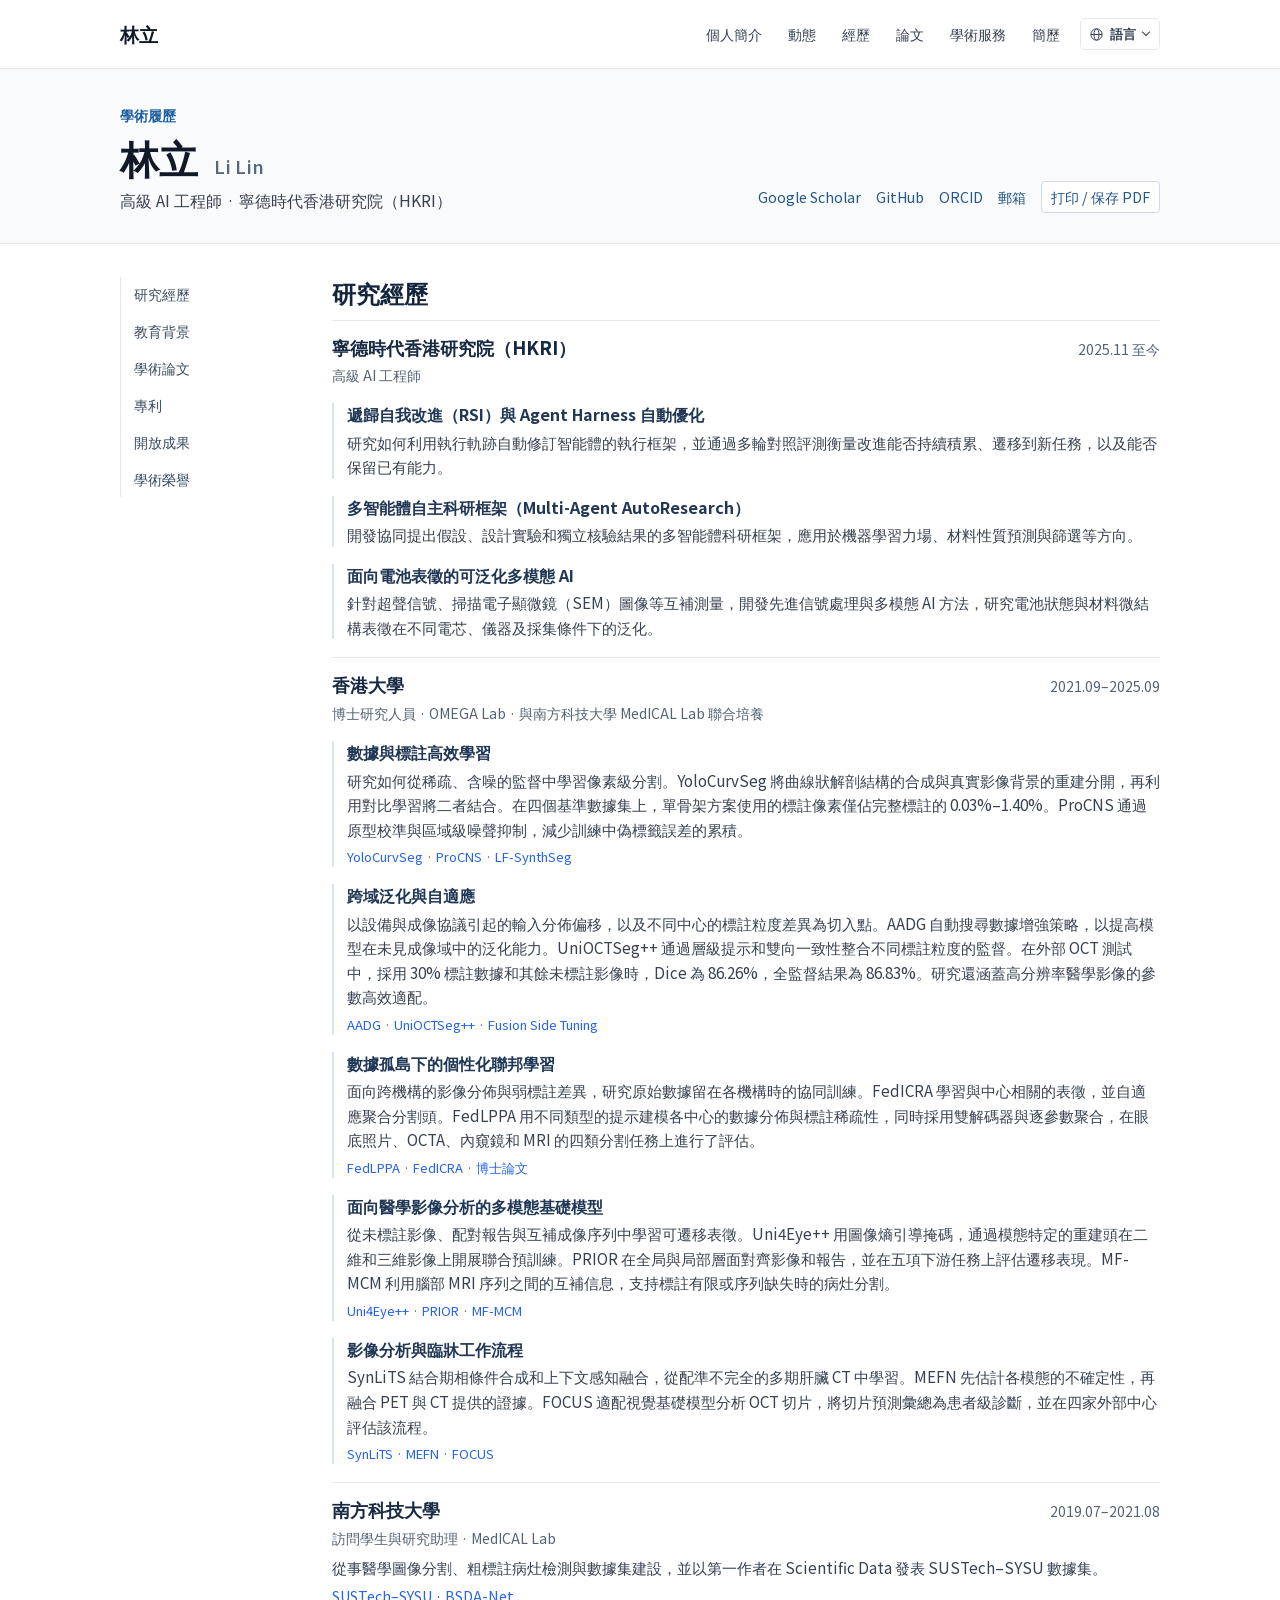
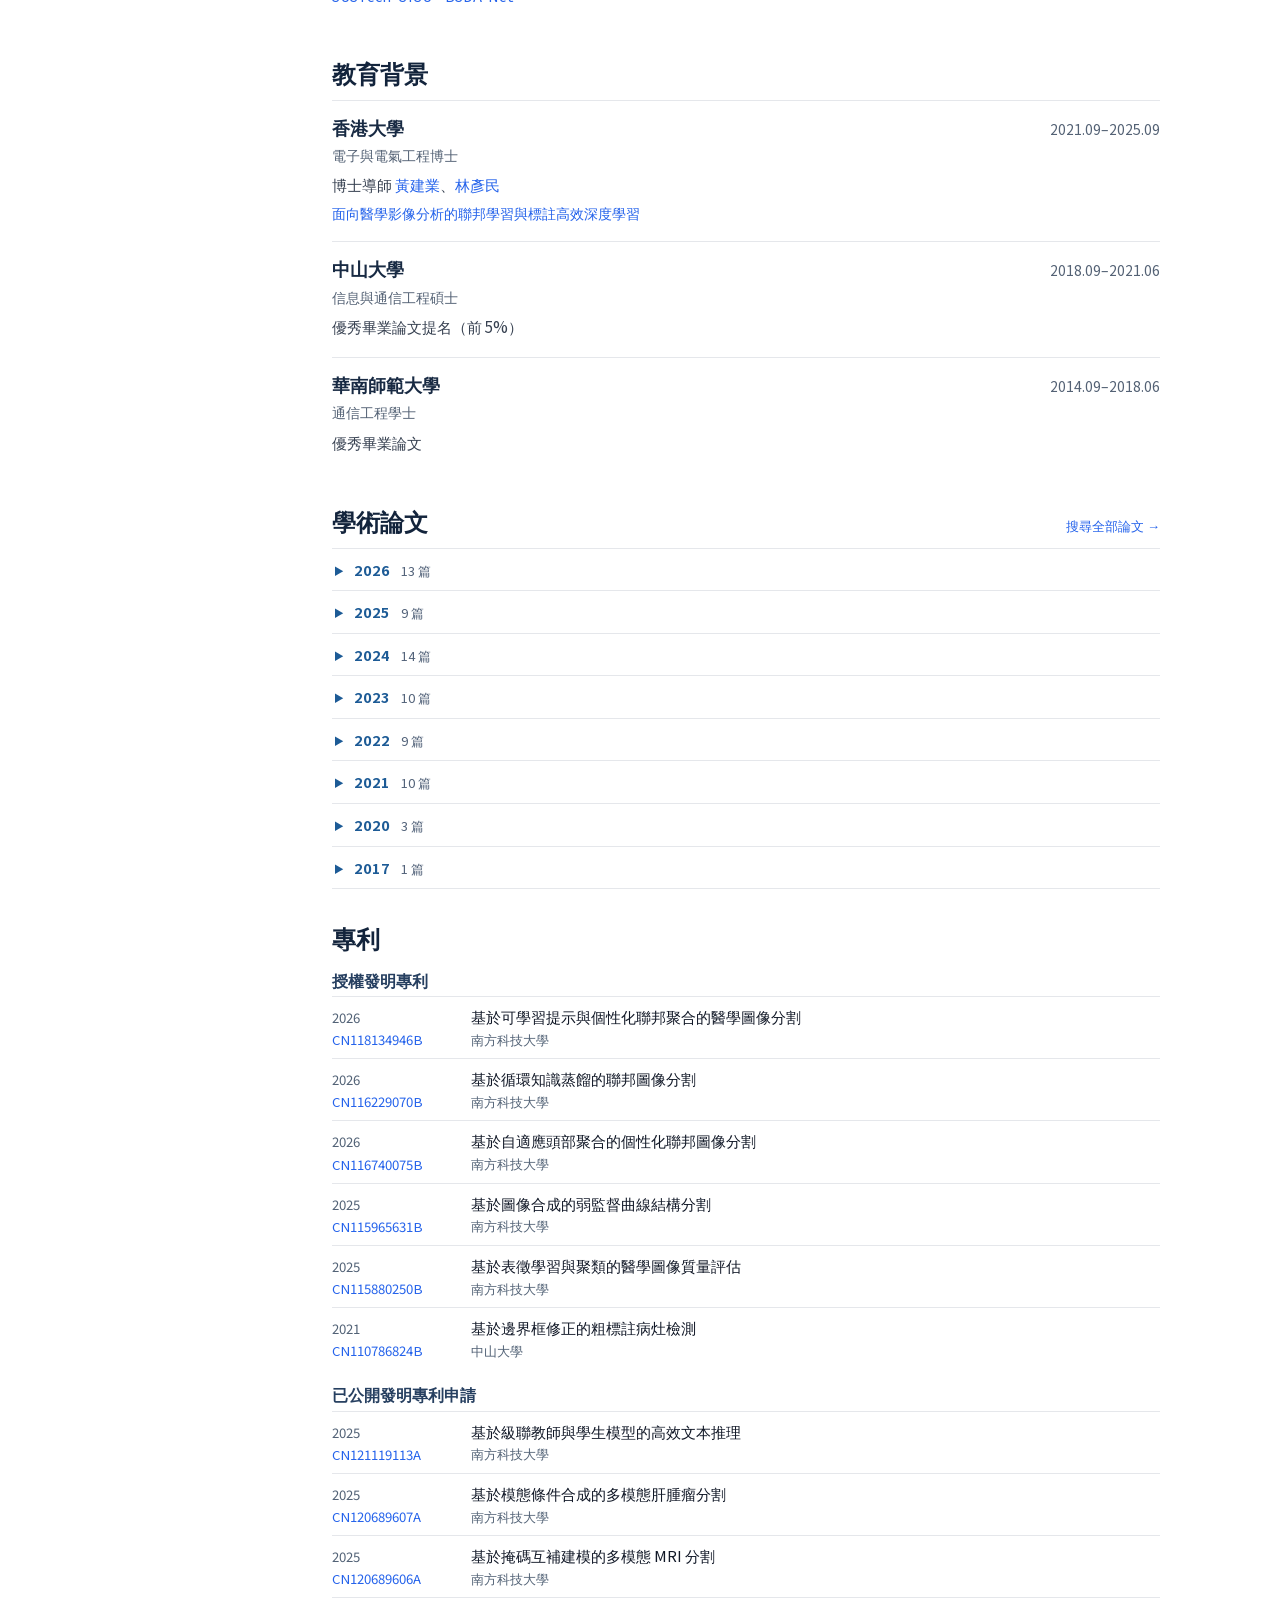
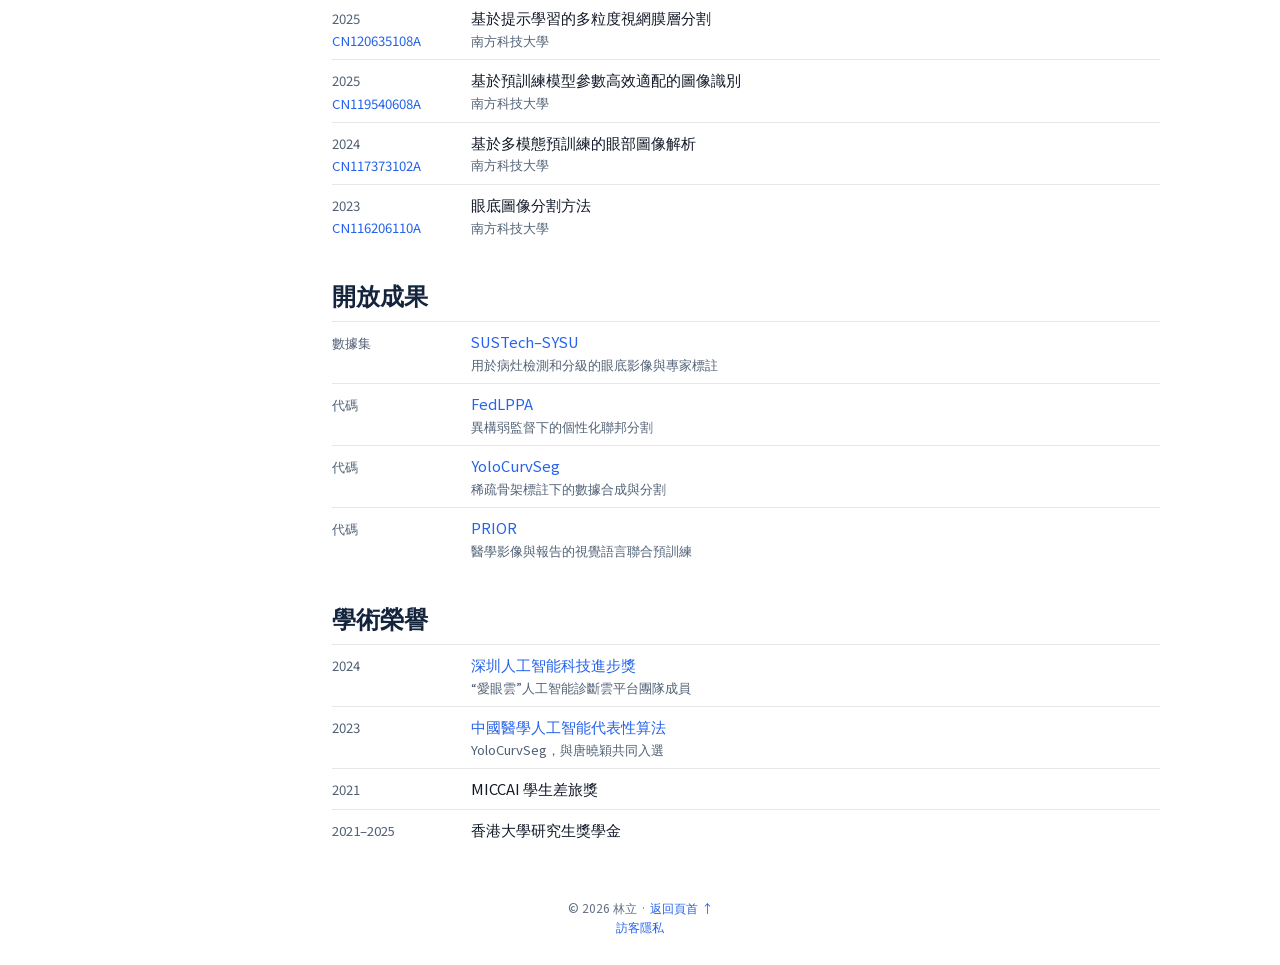
==== site/cv-zh-hant.html @ b236495c "Align publication years and authorship with the proceedings" ====
<!doctype html>
<html lang="zh-Hant">
<head>
<meta charset="utf-8">
<meta name="viewport" content="width=device-width, initial-scale=1">
<meta name="description" content="林立的學術主頁：AI for Science、Agentic AI 與 AI for Healthcare；醫學影像分析、數據與標註高效學習、泛化與聯邦學習。">
<meta name="referrer" content="strict-origin-when-cross-origin">

<link rel="canonical" href="https://llmir.github.io/cv-zh-hant.html">
<link rel="alternate" hreflang="en" href="https://llmir.github.io/cv.html">
<link rel="alternate" hreflang="zh-CN" href="https://llmir.github.io/cv-zh.html">
<link rel="alternate" hreflang="zh-Hant" href="https://llmir.github.io/cv-zh-hant.html">
<title>林立 Li Lin · 學術履歷</title>
<link rel="stylesheet" href="assets/style.css">
<link rel="icon" href="assets/favicon.svg" type="image/svg+xml">
<script src="assets/site.js" defer></script>
</head>
<body id="Home" class="cv-document">
<a class="skip" href="#main">跳至正文</a>
<header class="site-header"><div class="container header-inner">
<a href="zh-hant.html">林立</a>
<nav aria-label="主導航">
<a href="zh-hant.html#Biography">個人簡介</a>
<a href="zh-hant.html#News">動態</a>
<a href="zh-hant.html#Experience">經歷</a>
<a href="zh-hant.html#Publications">論文</a>
<a href="zh-hant.html#Service">學術服務</a>
<a href="cv-zh-hant.html" aria-current="page">簡歷</a>
</nav>
<details class="language-switcher">
<summary aria-label="切換語言">
<svg aria-hidden="true" viewBox="0 0 24 24" fill="none" stroke="currentColor" stroke-width="1.6"><circle cx="12" cy="12" r="9"/><ellipse cx="12" cy="12" rx="4" ry="9"/><path d="M3 12h18"/></svg>
語言<span class="language-chevron" aria-hidden="true"></span>
</summary>
<ul aria-label="可用語言">
<li><a data-language-option href="cv.html" hreflang="en" lang="en">English</a></li>
<li><a data-language-option href="cv-zh.html" hreflang="zh-CN" lang="zh-CN">简体中文</a></li>
<li><a data-language-option href="cv-zh-hant.html" hreflang="zh-Hant" lang="zh-Hant" aria-current="true">繁體中文</a></li>
</ul></details></div></header><main id="main" class="academic-cv">
<section class="cv-masthead" aria-labelledby="cv-name"><div class="container">
<div class="cv-identity">
<div><p class="cv-kicker">學術履歷</p>
<h1 id="cv-name">林立 <span lang="en">Li Lin</span></h1>
<p class="cv-affiliation">高級 AI 工程師 · 寧德時代香港研究院（HKRI）</p></div>
<div class="cv-links">
<a href="https://scholar.google.com/citations?user=QhpRmFQAAAAJ&amp;hl=en">Google Scholar</a><a href="https://github.com/llmir">GitHub</a><a href="https://orcid.org/0000-0002-9789-0825">ORCID</a>
<a href="mailto:linlimir@connect.hku.hk" class="cv-index-link">郵箱</a>
<a href="mailto:linlimir@connect.hku.hk" class="cv-print-link">linlimir@connect.hku.hk</a>
<button class="cv-print" type="button" data-print-cv hidden>打印 / 保存 PDF</button>
</div>
</div></div></section>
<div class="container cv-layout">
<aside class="cv-sidebar"><nav class="cv-nav" aria-label="簡歷目錄"><a href="#experience">研究經歷</a><a href="#education">教育背景</a><a href="#bibliography">學術論文</a><a href="#patents">專利</a><a href="#resources">開放成果</a><a href="#honors">學術榮譽</a></nav></aside>
<div class="cv-content">
<section class="cv-section" aria-labelledby="experience"><h2 id="experience">研究經歷</h2><article class="cv-entry">
<div class="cv-entry-head"><h3>寧德時代香港研究院（HKRI）</h3><span>2025.11 至今</span></div>
<p class="cv-role">高級 AI 工程師</p><section class="cv-topic"><h4>遞歸自我改進（RSI）與 Agent Harness 自動優化</h4><p>研究如何利用執行軌跡自動修訂智能體的執行框架，並通過多輪對照評測衡量改進能否持續積累、遷移到新任務，以及能否保留已有能力。</p></section><section class="cv-topic"><h4>多智能體自主科研框架（Multi-Agent AutoResearch）</h4><p>開發協同提出假設、設計實驗和獨立核驗結果的多智能體科研框架，應用於機器學習力場、材料性質預測與篩選等方向。</p></section><section class="cv-topic"><h4>面向電池表徵的可泛化多模態 AI</h4><p>針對超聲信號、掃描電子顯微鏡（SEM）圖像等互補測量，開發先進信號處理與多模態 AI 方法，研究電池狀態與材料微結構表徵在不同電芯、儀器及採集條件下的泛化。</p></section></article><article class="cv-entry">
<div class="cv-entry-head"><h3>香港大學</h3><span>2021.09–2025.09</span></div>
<p class="cv-role">博士研究人員 · OMEGA Lab · 與南方科技大學 MedICAL Lab 聯合培養</p><section class="cv-topic"><h4>數據與標註高效學習</h4><p>研究如何從稀疏、含噪的監督中學習像素級分割。YoloCurvSeg 將曲線狀解剖結構的合成與真實影像背景的重建分開，再利用對比學習將二者結合。在四個基準數據集上，單骨架方案使用的標註像素僅佔完整標註的 0.03%–1.40%。ProCNS 通過原型校準與區域級噪聲抑制，減少訓練中偽標籤誤差的累積。</p><p class="cv-topic-links"><a href="publications-zh-hant.html#yolocurvseg" class="cv-index-link">YoloCurvSeg</a><a href="https://doi.org/10.1016/j.media.2023.102937" class="cv-print-link">YoloCurvSeg</a> · <a href="publications-zh-hant.html#procns" class="cv-index-link">ProCNS</a><a href="https://doi.org/10.1109/JBHI.2024.3522958" class="cv-print-link">ProCNS</a> · <a href="publications-zh-hant.html#lfsynthseg" class="cv-index-link">LF-SynthSeg</a><a href="https://doi.org/10.1109/JBHI.2024.3489721" class="cv-print-link">LF-SynthSeg</a></p></section><section class="cv-topic"><h4>跨域泛化與自適應</h4><p>以設備與成像協議引起的輸入分佈偏移，以及不同中心的標註粒度差異為切入點。AADG 自動搜尋數據增強策略，以提高模型在未見成像域中的泛化能力。UniOCTSeg++ 通過層級提示和雙向一致性整合不同標註粒度的監督。在外部 OCT 測試中，採用 30% 標註數據和其餘未標註影像時，Dice 為 86.26%，全監督結果為 86.83%。研究還涵蓋高分辨率醫學影像的參數高效適配。</p><p class="cv-topic-links"><a href="publications-zh-hant.html#scholar-2" class="cv-index-link">AADG</a><a href="https://doi.org/10.1109/tmi.2022.3193146" class="cv-print-link">AADG</a> · <a href="publications-zh-hant.html#unioctsegplus" class="cv-index-link">UniOCTSeg++</a><a href="https://doi.org/10.1109/TMI.2026.3710244" class="cv-print-link">UniOCTSeg++</a> · <a href="publications-zh-hant.html#scholar-41" class="cv-index-link">Fusion Side Tuning</a><a href="https://doi.org/10.1109/bibm62325.2024.10821946" class="cv-print-link">Fusion Side Tuning</a></p></section><section class="cv-topic"><h4>數據孤島下的個性化聯邦學習</h4><p>面向跨機構的影像分佈與弱標註差異，研究原始數據留在各機構時的協同訓練。FedICRA 學習與中心相關的表徵，並自適應聚合分割頭。FedLPPA 用不同類型的提示建模各中心的數據分佈與標註稀疏性，同時採用雙解碼器與逐參數聚合，在眼底照片、OCTA、內窺鏡和 MRI 的四類分割任務上進行了評估。</p><p class="cv-topic-links"><a href="publications-zh-hant.html#fedlppa" class="cv-index-link">FedLPPA</a><a href="https://doi.org/10.1109/TMI.2024.3483221" class="cv-print-link">FedLPPA</a> · <a href="publications-zh-hant.html#fedicra" class="cv-index-link">FedICRA</a><a href="https://doi.org/10.1007/978-3-031-45673-2_20" class="cv-print-link">FedICRA</a> · <a href="https://hub.hku.hk/handle/10722/370810">博士論文</a></p></section><section class="cv-topic"><h4>面向醫學影像分析的多模態基礎模型</h4><p>從未標註影像、配對報告與互補成像序列中學習可遷移表徵。Uni4Eye++ 用圖像熵引導掩碼，通過模態特定的重建頭在二維和三維影像上開展聯合預訓練。PRIOR 在全局與局部層面對齊影像和報告，並在五項下游任務上評估遷移表現。MF-MCM 利用腦部 MRI 序列之間的互補信息，支持標註有限或序列缺失時的病灶分割。</p><p class="cv-topic-links"><a href="publications-zh-hant.html#uni4eyeplus" class="cv-index-link">Uni4Eye++</a><a href="https://doi.org/10.1109/TMI.2024.3422102" class="cv-print-link">Uni4Eye++</a> · <a href="publications-zh-hant.html#prior" class="cv-index-link">PRIOR</a><a href="https://openaccess.thecvf.com/content/ICCV2023/html/Cheng_PRIOR_Prototype_Representation_Joint_Learning_from_Medical_Images_and_Reports_ICCV_2023_paper.html" class="cv-print-link">PRIOR</a> · <a href="publications-zh-hant.html#mfmcm" class="cv-index-link">MF-MCM</a><a href="https://doi.org/10.1016/j.inffus.2026.104345" class="cv-print-link">MF-MCM</a></p></section><section class="cv-topic"><h4>影像分析與臨牀工作流程</h4><p>SynLiTS 結合期相條件合成和上下文感知融合，從配準不完全的多期肝臟 CT 中學習。MEFN 先估計各模態的不確定性，再融合 PET 與 CT 提供的證據。FOCUS 適配視覺基礎模型分析 OCT 切片，將切片預測彙總為患者級診斷，並在四家外部中心評估該流程。</p><p class="cv-topic-links"><a href="publications-zh-hant.html#synlits" class="cv-index-link">SynLiTS</a><a href="https://doi.org/10.1109/TMI.2026.3663583" class="cv-print-link">SynLiTS</a> · <a href="publications-zh-hant.html#mefn" class="cv-index-link">MEFN</a><a href="https://doi.org/10.1016/j.knosys.2025.113838" class="cv-print-link">MEFN</a> · <a href="publications-zh-hant.html#focus" class="cv-index-link">FOCUS</a><a href="https://doi.org/10.1038/s41746-026-03151-x" class="cv-print-link">FOCUS</a></p></section></article><article class="cv-entry">
<div class="cv-entry-head"><h3>南方科技大學</h3><span>2019.07–2021.08</span></div>
<p class="cv-role">訪問學生與研究助理 · MedICAL Lab</p><p class="cv-entry-text">從事醫學圖像分割、粗標註病灶檢測與數據集建設，並以第一作者在 Scientific Data 發表 SUSTech–SYSU 數據集。</p>
<p class="cv-topic-links"><a href="publications-zh-hant.html#sustech-sysu" class="cv-index-link">SUSTech–SYSU</a><a href="https://doi.org/10.1038/s41597-020-00755-0" class="cv-print-link">SUSTech–SYSU</a> · <a href="publications-zh-hant.html#bsdanet" class="cv-index-link">BSDA-Net</a><a href="https://doi.org/10.1007/978-3-030-87237-3_7" class="cv-print-link">BSDA-Net</a></p></article></section>
<section class="cv-section" aria-labelledby="education"><h2 id="education">教育背景</h2><article class="cv-entry">
<div class="cv-entry-head"><h3>香港大學</h3><span>2021.09–2025.09</span></div>
<p class="cv-role">電子與電氣工程博士</p><p class="cv-entry-text">博士導師 <a href="https://hub.hku.hk/cris/rp/rp00189">黃建業</a>、<a href="https://hub.hku.hk/cris/rp/rp00131">林彥民</a></p><p><a href="https://hub.hku.hk/handle/10722/370810">面向醫學影像分析的聯邦學習與標註高效深度學習</a></p></article><article class="cv-entry">
<div class="cv-entry-head"><h3>中山大學</h3><span>2018.09–2021.06</span></div>
<p class="cv-role">信息與通信工程碩士</p><p class="cv-entry-text">優秀畢業論文提名（前 5%）</p></article><article class="cv-entry">
<div class="cv-entry-head"><h3>華南師範大學</h3><span>2014.09–2018.06</span></div>
<p class="cv-role">通信工程學士</p><p class="cv-entry-text">優秀畢業論文</p></article></section>
<section class="cv-section" aria-labelledby="bibliography"><div class="section-title"><h2 id="bibliography">學術論文</h2><a href="publications-zh-hant.html">搜尋全部論文 →</a></div>
<details class="cv-bib"><summary><time>2026</time><span>13 篇</span></summary><ol><li><div><a href="publications-zh-hant.html#eyegraph" class="cv-index-link">EyeGraph：以知識圖譜推理支持眼科影像解讀的多粒度醫學視覺語言基礎模型</a><a href="https://doi.org/10.1109/TMI.2026.3742614" class="cv-print-link">EyeGraph：以知識圖譜推理支持眼科影像解讀的多粒度醫學視覺語言基礎模型</a><small><span class="author-name">Zhiyuan Cai<sup class="author-mark joint" aria-label="共同第一作者">*</sup></span>, <span class="author-name">Yiwei Ren<sup class="author-mark joint" aria-label="共同第一作者">*</sup></span>, <span class="author-name">Yixiang Liu</span>, <span class="author-name">Jialin Li</span>, <span class="author-name">Yijin Huang</span>, <span class="author-name">Pujin Cheng</span>, <span class="author-name"><strong>Li Lin</strong></span>, <span class="author-name">Danli Shi</span>, <span class="author-name">Mingguang He</span>, <span class="author-name">Hao Chen</span>, <span class="author-name">Xiaoying Tang</span> · IEEE Transactions on Medical Imaging <a class="venue-metric" href="https://open.ieee.org/wp-content/uploads/IEEE-Title-List-September-2026-CAPES.pdf#page=3" title="JIF 12.4 · 2025">(JIF 12.4)</a></small></div></li><li><div><a href="publications-zh-hant.html#mfmcm" class="cv-index-link">基於模態融合與掩碼互補建模的腦腫瘤分割預訓練</a><a href="https://doi.org/10.1016/j.inffus.2026.104345" class="cv-print-link">基於模態融合與掩碼互補建模的腦腫瘤分割預訓練</a><small><span class="author-name">Jianwen Liang<sup class="author-mark joint" aria-label="共同第一作者">*</sup></span>, <span class="author-name"><strong>Li Lin</strong><sup class="author-mark joint" aria-label="共同第一作者">*</sup></span>, <span class="author-name">Junyan Lyu</span>, <span class="author-name">Pujin Cheng</span>, <span class="author-name">Xiaoying Tang</span> <span class="contrib joint">共同第一作者</span> · Information Fusion <a class="venue-metric" href="https://www.sciencedirect.com/journal/information-fusion" title="JIF 17.4 · 2025">(JIF 17.4)</a></small></div></li><li><div><a href="publications-zh-hant.html#unioctsegplus" class="cv-index-link">UniOCTSeg++：基於細化層級提示與雙向漸進一致性學習的通用 OCT 視網膜層分割</a><a href="https://doi.org/10.1109/TMI.2026.3710244" class="cv-print-link">UniOCTSeg++：基於細化層級提示與雙向漸進一致性學習的通用 OCT 視網膜層分割</a><small><span class="author-name">Jian Zhong<sup class="author-mark joint" aria-label="共同第一作者">*</sup></span>, <span class="author-name"><strong>Li Lin</strong><sup class="author-mark joint" aria-label="共同第一作者">*</sup></span>, <span class="author-name">Kenneth K. Y. Wong</span>, <span class="author-name">Xiaoying Tang<sup class="author-mark correspondence" aria-label="通訊作者">†</sup></span> <span class="contrib joint">共同第一作者</span> · IEEE Transactions on Medical Imaging <a class="venue-metric" href="https://open.ieee.org/wp-content/uploads/IEEE-Title-List-September-2026-CAPES.pdf#page=3" title="JIF 12.4 · 2025">(JIF 12.4)</a></small></div></li><li><div><a href="publications-zh-hant.html#focus" class="cv-index-link">基礎模型驅動的三維 OCT 視網膜疾病診斷全流程自動化</a><a href="https://doi.org/10.1038/s41746-026-03151-x" class="cv-print-link">基礎模型驅動的三維 OCT 視網膜疾病診斷全流程自動化</a><small><span class="author-name">Jinze Zhang<sup class="author-mark joint" aria-label="共同第一作者">*</sup></span>, <span class="author-name">Jian Zhong<sup class="author-mark joint" aria-label="共同第一作者">*</sup></span>, <span class="author-name"><strong>Li Lin</strong><sup class="author-mark joint" aria-label="共同第一作者">*</sup></span>, <span class="author-name">Jiaxiong Li<sup class="author-mark joint" aria-label="共同第一作者">*</sup></span>, <span class="author-name">Ke Ma</span>, <span class="author-name">Naiyang Li</span>, <span class="author-name">Meng Li</span>, <span class="author-name">Yuan Pan</span>, <span class="author-name">Zeyu Meng</span>, <span class="author-name">Mengyun Zhou</span>, <span class="author-name">Shang Huang</span>, <span class="author-name">Shilong Yu</span>, <span class="author-name">Zhengyu Duan</span>, <span class="author-name">Sutong Li</span>, <span class="author-name">Honghui Xia</span>, <span class="author-name">Juping Liu</span>, <span class="author-name">Dan Liang</span>, <span class="author-name">Yantao Wei</span>, <span class="author-name">Xiaoying Tang<sup class="author-mark correspondence" aria-label="通訊作者">†</sup></span>, <span class="author-name">Jin Yuan<sup class="author-mark correspondence" aria-label="通訊作者">†</sup></span>, <span class="author-name">Peng Xiao<sup class="author-mark correspondence" aria-label="通訊作者">†</sup></span> <span class="contrib joint">共同第一作者</span> · npj Digital Medicine <a class="venue-metric" href="https://www.nature.com/npjdigitalmed/journal-impact" title="JIF 18.0 · 2025">(JIF 18.0)</a></small></div></li><li><div><a href="publications-zh-hant.html#synlits" class="cv-index-link">SynLiTS：以期相提示驅動擴散合成與上下文感知融合的未配準肝腫瘤分割</a><a href="https://doi.org/10.1109/TMI.2026.3663583" class="cv-print-link">SynLiTS：以期相提示驅動擴散合成與上下文感知融合的未配準肝腫瘤分割</a><small><span class="author-name">Shiyun Chen<sup class="author-mark joint" aria-label="共同第一作者">*</sup></span>, <span class="author-name"><strong>Li Lin</strong><sup class="author-mark joint" aria-label="共同第一作者">*</sup></span>, <span class="author-name">Zhicheng Jin<sup class="author-mark joint" aria-label="共同第一作者">*</sup></span>, <span class="author-name">Pujin Cheng</span>, <span class="author-name">Jianjian Chen</span>, <span class="author-name">Haidong Zhu</span>, <span class="author-name">Kenneth K. Y. Wong</span>, <span class="author-name">Xiaoying Tang<sup class="author-mark correspondence" aria-label="通訊作者">†</sup></span> <span class="contrib joint">共同第一作者</span> · IEEE Transactions on Medical Imaging <a class="venue-metric" href="https://open.ieee.org/wp-content/uploads/IEEE-Title-List-September-2026-CAPES.pdf#page=3" title="JIF 12.4 · 2025">(JIF 12.4)</a></small></div></li><li><div><a href="publications-zh-hant.html#animerplus" class="cv-index-link">AniMer+：基於類羣感知 Transformer 的哺乳類與鳥類統一姿態及形狀估計</a><a href="https://doi.org/10.1109/TPAMI.2025.3633828" class="cv-print-link">AniMer+：基於類羣感知 Transformer 的哺乳類與鳥類統一姿態及形狀估計</a><small><span class="author-name">Liang An<sup class="author-mark joint" aria-label="共同第一作者">*</sup></span>, <span class="author-name">Jin Lyu<sup class="author-mark joint" aria-label="共同第一作者">*</sup></span>, <span class="author-name"><strong>Li Lin</strong></span>, <span class="author-name">Pujin Cheng</span>, <span class="author-name">Yebin Liu</span>, <span class="author-name">Xiaoying Tang</span> · IEEE Transactions on Pattern Analysis and Machine Intelligence <a class="venue-metric" href="https://open.ieee.org/wp-content/uploads/IEEE-Title-List-September-2026-CAPES.pdf#page=3" title="JIF 20.4 · 2025">(JIF 20.4)</a></small></div></li><li><div><a href="publications-zh-hant.html#mirage" class="cv-index-link">MIRAGE：面向噪聲環境的魯棒醫學圖文預訓練</a><a href="https://doi.org/10.1016/j.media.2025.103912" class="cv-print-link">MIRAGE：面向噪聲環境的魯棒醫學圖文預訓練</a><small><span class="author-name">Pujin Cheng</span>, <span class="author-name">Yijin Huang</span>, <span class="author-name"><strong>Li Lin</strong></span>, <span class="author-name">Junyan Lyu</span>, <span class="author-name">Kenneth K. Y. Wong</span>, <span class="author-name">Xiaoying Tang</span> · Medical Image Analysis <a class="venue-metric" href="https://www.sciencedirect.com/journal/medical-image-analysis" title="JIF 14.0 · 2025">(JIF 14.0)</a></small></div></li><li><div><a href="publications-zh-hant.html#scholar-61" class="cv-index-link">無標註腦血管分割：面向 TOF-MRA 的合成數據範式</a><a href="https://doi.org/10.1109/isbi61048.2026.11515892" class="cv-print-link">無標註腦血管分割：面向 TOF-MRA 的合成數據範式</a><small><span class="author-name">Juntao Chen</span>, <span class="author-name">Pengxiao Xu</span>, <span class="author-name"><strong>Li Lin</strong></span>, <span class="author-name">Pujin Cheng</span>, <span class="author-name">Xiaoying Tang</span> · IEEE ISBI</small></div></li><li><div><a href="publications-zh-hant.html#scholar-62" class="cv-index-link">DAPS：基於擴散與解剖先驗引導的 CT 合成用於 PET 衰減校正</a><a href="https://doi.org/10.1109/isbi61048.2026.11515537" class="cv-print-link">DAPS：基於擴散與解剖先驗引導的 CT 合成用於 PET 衰減校正</a><small><span class="author-name">Chen Huang</span>, <span class="author-name">Pujin Cheng</span>, <span class="author-name"><strong>Li Lin</strong></span>, <span class="author-name">Zheng Gu</span>, <span class="author-name">Xiaoying Tang</span> · IEEE ISBI</small></div></li><li><div><a href="publications-zh-hant.html#lumos" class="cv-index-link">LUMOS：基於層級可靠互學習的通用半監督 OCT 視網膜層分割</a><a href="https://doi.org/10.1109/ISBI61048.2026.11516004" class="cv-print-link">LUMOS：基於層級可靠互學習的通用半監督 OCT 視網膜層分割</a><small><span class="author-name">Yizhou Fang<sup class="author-mark joint" aria-label="共同第一作者">*</sup></span>, <span class="author-name">Jian Zhong<sup class="author-mark joint" aria-label="共同第一作者">*</sup></span>, <span class="author-name"><strong>Li Lin</strong><sup class="author-mark joint" aria-label="共同第一作者">*</sup></span>, <span class="author-name">Xiaoying Tang<sup class="author-mark correspondence" aria-label="通訊作者">†</sup></span> <span class="contrib joint">共同第一作者</span> · IEEE ISBI</small></div></li><li><div><a href="publications-zh-hant.html#scholar-59" class="cv-index-link">TailBoost：基於尾類樣本合成的長尾皮膚癌圖像分類</a><a href="https://doi.org/10.3390/s26113343" class="cv-print-link">TailBoost：基於尾類樣本合成的長尾皮膚癌圖像分類</a><small><span class="author-name">Tianyunxi Wei</span>, <span class="author-name">Yijin Huang</span>, <span class="author-name"><strong>Li Lin</strong></span>, <span class="author-name">Pujin Cheng</span>, <span class="author-name">Xiaoying Tang</span> · Sensors <a class="venue-metric" href="https://www.mdpi.com/journal/sensors/history" title="JIF 4.0 · 2025">(JIF 4.0)</a></small></div></li><li><div><a href="publications-zh-hant.html#scholar-57" class="cv-index-link">面向糖尿病視網膜病變治療規劃的多學科智能體框架</a><a href="https://doi.org/10.21203/rs.3.rs-10335654/v1" class="cv-print-link">面向糖尿病視網膜病變治療規劃的多學科智能體框架</a><small><span class="author-name">Tingting Shen</span>, <span class="author-name">Zhiyuan Cai</span>, <span class="author-name">Pujin Cheng</span>, <span class="author-name"><strong>Li Lin</strong></span>, <span class="author-name">Meng Tian</span>, <span class="author-name">Honghui Xia</span>, <span class="author-name">Zhihao Jiang</span>, <span class="author-name">Ting Zhang</span>, <span class="author-name">Yantao Wei</span>, <span class="author-name">Zhaoyang Wang</span>, <span class="author-name">Jin Yuan</span>, <span class="author-name">Wenjun Xu</span>, <span class="author-name">Xiaoying Tang</span> · Research Square <span class="status">預印本</span></small></div></li><li><div><a href="publications-zh-hant.html#diff4mmlits" class="cv-index-link">Diff4MMLiTS：基於擴散圖像合成與配準的多模態肝腫瘤分割</a><a href="https://doi.org/10.1007/978-3-032-09513-8_64" class="cv-print-link">Diff4MMLiTS：基於擴散圖像合成與配準的多模態肝腫瘤分割</a><small><span class="author-name">Shiyun Chen<sup class="author-mark joint" aria-label="共同第一作者">*</sup></span>, <span class="author-name"><strong>Li Lin</strong><sup class="author-mark joint" aria-label="共同第一作者">*</sup></span>, <span class="author-name">Pujin Cheng</span>, <span class="author-name">Zhicheng Jin</span>, <span class="author-name">Jianjian Chen</span>, <span class="author-name">Haidong Zhu</span>, <span class="author-name">Kenneth K. Y. Wong</span>, <span class="author-name">Xiaoying Tang</span> <span class="contrib joint">共同第一作者</span> · MLMI 2025 at MICCAI</small></div></li></ol></details><details class="cv-bib"><summary><time>2025</time><span>9 篇</span></summary><ol><li><div><a href="publications-zh-hant.html#scholar-37" class="cv-index-link">計算機視覺輔助的光驅動液晶彈性體致動器精準抗干擾控制</a><a href="https://doi.org/10.1002/aisy.202400496" class="cv-print-link">計算機視覺輔助的光驅動液晶彈性體致動器精準抗干擾控制</a><small><span class="author-name">Wei Zhang</span>, <span class="author-name">Zongxuan Wu</span>, <span class="author-name"><strong>Li Lin</strong></span>, <span class="author-name">Yanjun Liu</span>, <span class="author-name">Xiaoying Tang</span>, <span class="author-name">Yajing Shen</span>, <span class="author-name">Dan Luo</span> · Advanced Intelligent Systems <a class="venue-metric" href="https://onlinelibrary.wiley.com/journal/26404567" title="JIF 6.7 · 2025">(JIF 6.7)</a></small></div></li><li><div><a href="publications-zh-hant.html#animer" class="cv-index-link">AniMer：基於科級分類感知 Transformer 的動物姿態與形狀估計</a><a href="https://openaccess.thecvf.com/content/CVPR2025/html/Lyu_AniMer_Animal_Pose_and_Shape_Estimation_Using_Family_Aware_Transformer_CVPR_2025_paper.html" class="cv-print-link">AniMer：基於科級分類感知 Transformer 的動物姿態與形狀估計</a><small><span class="author-name">Jin Lyu</span>, <span class="author-name">Tianyi Zhu</span>, <span class="author-name">Yi Gu</span>, <span class="author-name"><strong>Li Lin</strong></span>, <span class="author-name">Pujin Cheng</span>, <span class="author-name">Yebin Liu</span>, <span class="author-name">Xiaoying Tang</span>, <span class="author-name">Liang An</span> · CVPR <a class="venue-metric" href="https://www.ccf.org.cn/Academic_Evaluation/AI/" title="CCF A · 2026">(CCF A)</a></small></div></li><li><div><a href="publications-zh-hant.html#fedlppa" class="cv-index-link">FedLPPA：面向聯邦弱監督醫學圖像分割的個性化提示學習與聚合</a><a href="https://doi.org/10.1109/TMI.2024.3483221" class="cv-print-link">FedLPPA：面向聯邦弱監督醫學圖像分割的個性化提示學習與聚合</a><small><span class="author-name"><strong>Li Lin</strong><sup class="author-mark joint" aria-label="共同第一作者">*</sup></span>, <span class="author-name">Yixiang Liu<sup class="author-mark joint" aria-label="共同第一作者">*</sup></span>, <span class="author-name">Jiewei Wu<sup class="author-mark joint" aria-label="共同第一作者">*</sup></span>, <span class="author-name">Pujin Cheng</span>, <span class="author-name">Zhiyuan Cai</span>, <span class="author-name">Kenneth K. Y. Wong</span>, <span class="author-name">Xiaoying Tang</span> <span class="contrib first">第一作者</span> · IEEE Transactions on Medical Imaging <a class="venue-metric" href="https://open.ieee.org/wp-content/uploads/IEEE-Title-List-September-2026-CAPES.pdf#page=3" title="JIF 12.4 · 2025">(JIF 12.4)</a></small></div></li><li><div><a href="publications-zh-hant.html#lfsynthseg" class="cv-index-link">LF-SynthSeg：免標註的腦組織輔助腫瘤合成與分割</a><a href="https://doi.org/10.1109/JBHI.2024.3489721" class="cv-print-link">LF-SynthSeg：免標註的腦組織輔助腫瘤合成與分割</a><small><span class="author-name">Pengxiao Xu</span>, <span class="author-name">Junyan Lyu</span>, <span class="author-name"><strong>Li Lin</strong></span>, <span class="author-name">Pujin Cheng</span>, <span class="author-name">Xiaoying Tang</span> · IEEE Journal of Biomedical and Health Informatics <a class="venue-metric" href="https://open.ieee.org/wp-content/uploads/IEEE-Title-List-September-2026-CAPES.pdf#page=2" title="JIF 7.7 · 2025">(JIF 7.7)</a></small></div></li><li><div><a href="publications-zh-hant.html#mefn" class="cv-index-link">面向可信 PET/CT 腫瘤分割的多模態證據融合網絡</a><a href="https://doi.org/10.1016/j.knosys.2025.113838" class="cv-print-link">面向可信 PET/CT 腫瘤分割的多模態證據融合網絡</a><small><span class="author-name">Yuxuan Qi<sup class="author-mark joint" aria-label="共同第一作者">*</sup></span>, <span class="author-name"><strong>Li Lin</strong><sup class="author-mark joint" aria-label="共同第一作者">*</sup><sup class="author-mark correspondence" aria-label="通訊作者">†</sup></span>, <span class="author-name">Bin Zhang</span>, <span class="author-name">Jingya Zhang</span>, <span class="author-name">Jiajun Wang</span> <span class="contrib joint">共同第一作者</span> <span class="contrib correspondence">共同通訊作者</span> · Knowledge-Based Systems <a class="venue-metric" href="https://www.sciencedirect.com/journal/knowledge-based-systems" title="JIF 8.0 · 2025">(JIF 8.0)</a></small></div></li><li><div><a href="publications-zh-hant.html#procns" class="cv-index-link">ProCNS：面向弱監督醫學圖像分割的漸進原型校準與噪聲抑制</a><a href="https://doi.org/10.1109/JBHI.2024.3522958" class="cv-print-link">ProCNS：面向弱監督醫學圖像分割的漸進原型校準與噪聲抑制</a><small><span class="author-name">Yixiang Liu<sup class="author-mark joint" aria-label="共同第一作者">*</sup></span>, <span class="author-name"><strong>Li Lin</strong><sup class="author-mark joint" aria-label="共同第一作者">*</sup></span>, <span class="author-name">Kenneth K. Y. Wong</span>, <span class="author-name">Xiaoying Tang<sup class="author-mark correspondence" aria-label="通訊作者">†</sup></span> <span class="contrib joint">共同第一作者</span> · IEEE Journal of Biomedical and Health Informatics <a class="venue-metric" href="https://open.ieee.org/wp-content/uploads/IEEE-Title-List-September-2026-CAPES.pdf#page=2" title="JIF 7.7 · 2025">(JIF 7.7)</a></small></div></li><li><div><a href="publications-zh-hant.html#scholar-64" class="cv-index-link">推理時無需熒光血管造影的眼底圖像無灌注區分割</a><a href="https://doi.org/10.1109/isbi60581.2025.10980880" class="cv-print-link">推理時無需熒光血管造影的眼底圖像無灌注區分割</a><small><span class="author-name">Juntao Chen<sup class="author-mark joint" aria-label="共同第一作者">*</sup></span>, <span class="author-name"><strong>Li Lin</strong><sup class="author-mark joint" aria-label="共同第一作者">*</sup></span>, <span class="author-name">Jiaming Qiu<sup class="author-mark joint" aria-label="共同第一作者">*</sup></span>, <span class="author-name">Huiyu Liang</span>, <span class="author-name">Terry Tao Ye</span>, <span class="author-name">Haoyu Chen<sup class="author-mark correspondence" aria-label="通訊作者">†</sup></span>, <span class="author-name">Xiaoying Tang<sup class="author-mark correspondence" aria-label="通訊作者">†</sup></span> <span class="contrib joint">共同第一作者</span> · IEEE ISBI</small></div></li><li><div><a href="publications-zh-hant.html#scholar-65" class="cv-index-link">UniCurvSeg：基於上下文提示學習的通用血管樣曲線結構分割</a><a href="https://doi.org/10.1109/isbi60581.2025.10981246" class="cv-print-link">UniCurvSeg：基於上下文提示學習的通用血管樣曲線結構分割</a><small><span class="author-name">Qiuting Hu<sup class="author-mark joint" aria-label="共同第一作者">*</sup></span>, <span class="author-name"><strong>Li Lin</strong><sup class="author-mark joint" aria-label="共同第一作者">*</sup></span>, <span class="author-name">Pujin Cheng</span>, <span class="author-name">Xiaoying Tang<sup class="author-mark correspondence" aria-label="通訊作者">†</sup></span> <span class="contrib joint">共同第一作者</span> · IEEE ISBI</small></div></li><li><div><a href="publications-zh-hant.html#unioctseg" class="cv-index-link">UniOCTSeg：基於層級提示與漸進一致性學習的通用 OCT 視網膜層分割</a><a href="https://doi.org/10.1007/978-3-032-05325-1_60" class="cv-print-link">UniOCTSeg：基於層級提示與漸進一致性學習的通用 OCT 視網膜層分割</a><small><span class="author-name">Jian Zhong<sup class="author-mark joint" aria-label="共同第一作者">*</sup></span>, <span class="author-name"><strong>Li Lin</strong><sup class="author-mark joint" aria-label="共同第一作者">*</sup></span>, <span class="author-name">Chaoran Miao</span>, <span class="author-name">Kenneth K. Y. Wong</span>, <span class="author-name">Xiaoying Tang</span> <span class="contrib joint">共同第一作者</span> · MICCAI <a class="venue-metric" href="https://www.ccf.org.cn/Academic_Evaluation/Cross_Compre_Emerging/" title="CCF B · 2026">(CCF B)</a></small></div></li></ol></details><details class="cv-bib"><summary><time>2024</time><span>14 篇</span></summary><ol><li><div><a href="publications-zh-hant.html#scholar-17" class="cv-index-link">ASLSeg：將 SAM 納入迭代訓練的半監督肝腫瘤分割</a><a href="https://doi.org/10.1109/isbi56570.2024.10635501" class="cv-print-link">ASLSeg：將 SAM 納入迭代訓練的半監督肝腫瘤分割</a><small><span class="author-name">Shiyun Chen<sup class="author-mark joint" aria-label="共同第一作者">*</sup></span>, <span class="author-name"><strong>Li Lin</strong><sup class="author-mark joint" aria-label="共同第一作者">*</sup></span>, <span class="author-name">Pujin Cheng</span>, <span class="author-name">Xiaoying Tang<sup class="author-mark correspondence" aria-label="通訊作者">†</sup></span> <span class="contrib joint">共同第一作者</span> · IEEE ISBI</small></div></li><li><div><a href="publications-zh-hant.html#scholar-21" class="cv-index-link">BPaCo：面向長尾醫學圖像分類的均衡參數化對比學習</a><a href="https://doi.org/10.1007/978-3-031-72378-0_36" class="cv-print-link">BPaCo：面向長尾醫學圖像分類的均衡參數化對比學習</a><small><span class="author-name">Zhiyuan Cai</span>, <span class="author-name">Tianyunxi Wei</span>, <span class="author-name"><strong>Li Lin</strong></span>, <span class="author-name">Hao Chen</span>, <span class="author-name">Xiaoying Tang</span> · MICCAI <a class="venue-metric" href="https://www.ccf.org.cn/Academic_Evaluation/Cross_Compre_Emerging/" title="CCF B · 2026">(CCF B)</a></small></div></li><li><div><a href="publications-zh-hant.html#scholar-66" class="cv-index-link">CSSD：基於交叉監督與自去噪的混合監督肝血管分割</a><a href="https://doi.org/10.1007/978-3-031-73284-3_35" class="cv-print-link">CSSD：基於交叉監督與自去噪的混合監督肝血管分割</a><small><span class="author-name">Qiuting Hu</span>, <span class="author-name"><strong>Li Lin</strong></span>, <span class="author-name">Pujin Cheng</span>, <span class="author-name">Xiaoying Tang</span> · MLMI at MICCAI</small></div></li><li><div><a href="publications-zh-hant.html#scholar-47" class="cv-index-link">基於圖塊式全卷積網絡的快速微分同胚圖像配準</a><a href="https://doi.org/10.1109/embc53108.2024.10781975" class="cv-print-link">基於圖塊式全卷積網絡的快速微分同胚圖像配準</a><small><span class="author-name">Jiong Wu</span>, <span class="author-name">Shuang Zhou</span>, <span class="author-name"><strong>Li Lin</strong></span>, <span class="author-name">Xin Wang</span>, <span class="author-name">Wenxue Tan</span> · 2024 46th Annual International Conference of the IEEE Engineering in Medicine and Biology Society (EMBC)</small></div></li><li><div><a href="publications-zh-hant.html#scholar-41" class="cv-index-link">融合側路微調：面向高分辨率醫學圖像分類的參數與顯存高效方法</a><a href="https://doi.org/10.1109/bibm62325.2024.10821946" class="cv-print-link">融合側路微調：面向高分辨率醫學圖像分類的參數與顯存高效方法</a><small><span class="author-name">Zhangchi Wang</span>, <span class="author-name">Yijin Huang</span>, <span class="author-name">Yidu Wu</span>, <span class="author-name">Pujin Cheng</span>, <span class="author-name"><strong>Li Lin</strong></span>, <span class="author-name">Qinghai Guo</span>, <span class="author-name">Xiaoying Tang</span> · IEEE BIBM <a class="venue-metric" href="https://www.ccf.org.cn/Academic_Evaluation/Cross_Compre_Emerging/" title="CCF B · 2026">(CCF B)</a></small></div></li><li><div><a href="publications-zh-hant.html#scholar-31" class="cv-index-link">JOINEDTrans：先驗引導的視盤與視杯分割及黃斑中心凹檢測多任務 Transformer</a><a href="https://doi.org/10.1016/j.compbiomed.2024.108613" class="cv-print-link">JOINEDTrans：先驗引導的視盤與視杯分割及黃斑中心凹檢測多任務 Transformer</a><small><span class="author-name">Huaqing He</span>, <span class="author-name">Jiaming Qiu</span>, <span class="author-name"><strong>Li Lin</strong></span>, <span class="author-name">Zhiyuan Cai</span>, <span class="author-name">Pujin Cheng</span>, <span class="author-name">Xiaoying Tang</span> · Computers in Biology and Medicine <a class="venue-metric" href="https://www.library.sk/arl-sav/sk/detail-sav_un_epca-105108-Computers-in-Biology-and-Medicine/" title="JIF 6.3 · 2024">(JIF 6.3)</a></small></div></li><li><div><a href="publications-zh-hant.html#scholar-53" class="cv-index-link">用於多對比度任意倍率各向同性 MRI 重建的聯合超分辨率與模態轉換網絡</a><a href="https://doi.org/10.1109/bibm62325.2024.10822093" class="cv-print-link">用於多對比度任意倍率各向同性 MRI 重建的聯合超分辨率與模態轉換網絡</a><small><span class="author-name">Kai Pan</span>, <span class="author-name"><strong>Li Lin</strong></span>, <span class="author-name">Pujin Cheng</span>, <span class="author-name">Junyan Lyu</span>, <span class="author-name">Xiaoying Tang</span> · IEEE BIBM <a class="venue-metric" href="https://www.ccf.org.cn/Academic_Evaluation/Cross_Compre_Emerging/" title="CCF B · 2026">(CCF B)</a></small></div></li><li><div><a href="publications-zh-hant.html#scholar-52" class="cv-index-link">面向腦腫瘤分割的掩碼模態互補建模</a><a href="https://doi.org/10.1109/bibm62325.2024.10822698" class="cv-print-link">面向腦腫瘤分割的掩碼模態互補建模</a><small><span class="author-name">Jianwen Liang<sup class="author-mark joint" aria-label="共同第一作者">*</sup></span>, <span class="author-name"><strong>Li Lin</strong><sup class="author-mark joint" aria-label="共同第一作者">*</sup></span>, <span class="author-name">Junyan Lyu</span>, <span class="author-name">Xiaoying Tang<sup class="author-mark correspondence" aria-label="通訊作者">†</sup></span> <span class="contrib joint">共同第一作者</span> · IEEE BIBM <a class="venue-metric" href="https://www.ccf.org.cn/Academic_Evaluation/Cross_Compre_Emerging/" title="CCF B · 2026">(CCF B)</a></small></div></li><li><div><a href="publications-zh-hant.html#scholar-42" class="cv-index-link">S-ACMT：以 SAM 為交叉監督第二教師的半監督醫學圖像分割</a><a href="https://doi.org/10.1109/icsip61881.2024.10671545" class="cv-print-link">S-ACMT：以 SAM 為交叉監督第二教師的半監督醫學圖像分割</a><small><span class="author-name">Can Lin</span>, <span class="author-name">Yuanzhe Liu</span>, <span class="author-name">Dahao Wang</span>, <span class="author-name"><strong>Li Lin</strong></span> · IEEE ICSIP</small></div></li><li><div><a href="publications-zh-hant.html#scholar-48" class="cv-index-link">面向長尾皮膚癌圖像分類的顯著性引導圖塊混合增強</a><a href="https://doi.org/10.1109/isbi56570.2024.10635293" class="cv-print-link">面向長尾皮膚癌圖像分類的顯著性引導圖塊混合增強</a><small><span class="author-name">Tianyunxi Wei</span>, <span class="author-name">Yijin Huang</span>, <span class="author-name"><strong>Li Lin</strong></span>, <span class="author-name">Pujin Cheng</span>, <span class="author-name">Sirui Li</span>, <span class="author-name">Xiaoying Tang</span> · IEEE ISBI</small></div></li><li><div><a href="publications-zh-hant.html#scholar-30" class="cv-index-link">面向長尾醫學圖像分類的文本引導基礎模型適配</a><a href="https://doi.org/10.1109/isbi56570.2024.10635462" class="cv-print-link">面向長尾醫學圖像分類的文本引導基礎模型適配</a><small><span class="author-name">Sirui Li<sup class="author-mark joint" aria-label="共同第一作者">*</sup></span>, <span class="author-name"><strong>Li Lin</strong><sup class="author-mark joint" aria-label="共同第一作者">*</sup></span>, <span class="author-name">Yijin Huang</span>, <span class="author-name">Pujin Cheng</span>, <span class="author-name">Xiaoying Tang<sup class="author-mark correspondence" aria-label="通訊作者">†</sup></span> <span class="contrib joint">共同第一作者</span> · IEEE ISBI</small></div></li><li><div><a href="publications-zh-hant.html#uni4eyeplus" class="cv-index-link">Uni4Eye++：面向眼科影像分類與分割的通用掩碼建模多模態預訓練框架</a><a href="https://doi.org/10.1109/TMI.2024.3422102" class="cv-print-link">Uni4Eye++：面向眼科影像分類與分割的通用掩碼建模多模態預訓練框架</a><small><span class="author-name">Zhiyuan Cai</span>, <span class="author-name"><strong>Li Lin</strong></span>, <span class="author-name">Huaqing He</span>, <span class="author-name">Pujin Cheng</span>, <span class="author-name">Xiaoying Tang</span> · IEEE Transactions on Medical Imaging <a class="venue-metric" href="https://open.ieee.org/wp-content/uploads/IEEE-Title-List-September-2026-CAPES.pdf#page=3" title="JIF 12.4 · 2025">(JIF 12.4)</a></small></div></li><li><div><a href="publications-zh-hant.html#scholar-67" class="cv-index-link">高質量 OCT 的作用：基於眼底影像與模態融合的黃斑中心凹定位</a><a href="https://doi.org/10.1109/isbi56570.2024.10635780" class="cv-print-link">高質量 OCT 的作用：基於眼底影像與模態融合的黃斑中心凹定位</a><small><span class="author-name">Huaqing He</span>, <span class="author-name"><strong>Li Lin</strong></span>, <span class="author-name">Zhiyuan Cai</span>, <span class="author-name">Pujin Cheng</span>, <span class="author-name">Xiaoying Tang</span> · IEEE ISBI</small></div></li><li><div><a href="publications-zh-hant.html#scholar-68" class="cv-index-link">相似度感知蒸餾的統一弱監督個性化聯邦圖像分割</a><a href="https://www.cjig.cn/zh/article/doi/10.11834/jig.230295/" class="cv-print-link">相似度感知蒸餾的統一弱監督個性化聯邦圖像分割</a><small><span class="author-name">潘建珊</span>, <span class="author-name"><strong>林立</strong></span>, <span class="author-name">吳潔偉</span>, <span class="author-name">劉翼翔</span>, <span class="author-name">陳孝華</span>, <span class="author-name">林其友</span>, <span class="author-name">黃建業</span>, <span class="author-name">唐曉穎<sup class="author-mark correspondence" aria-label="通訊作者">†</sup></span> · 中國圖象圖形學報 <a class="venue-metric" href="https://www.ccf.org.cn/ccftjgjxskwml/" title="CCF B · 2019 Chinese journal catalog / CCF T2 · 2025 computing journal list">(CCF B / T2)</a></small></div></li></ol></details><details class="cv-bib"><summary><time>2023</time><span>10 篇</span></summary><ol><li><div><a href="publications-zh-hant.html#scholar-49" class="cv-index-link">CCMix：面向長尾醫學圖像分類的類別級混合增強課程</a><a href="https://doi.org/10.1007/978-3-031-45676-3_31" class="cv-print-link">CCMix：面向長尾醫學圖像分類的類別級混合增強課程</a><small><span class="author-name">Sirui Li</span>, <span class="author-name">Fuheng Zhang</span>, <span class="author-name">Tianyunxi Wei</span>, <span class="author-name"><strong>Li Lin</strong></span>, <span class="author-name">Yijin Huang</span>, <span class="author-name">Pujin Cheng</span>, <span class="author-name">Xiaoying Tang</span> · MLMI at MICCAI</small></div></li><li><div><a href="publications-zh-hant.html#gamma" class="cv-index-link">GAMMA 挑戰賽：基於多模態影像的青光眼分級</a><a href="https://doi.org/10.1016/j.media.2023.102938" class="cv-print-link">GAMMA 挑戰賽：基於多模態影像的青光眼分級</a><small><span class="author-name">Junde Wu</span>, <span class="author-name">Huihui Fang</span>, <span class="author-name">Fei Li</span>, <span class="author-name">Huazhu Fu</span>, <span class="author-name">et al. (including Li Lin)</span> · Medical Image Analysis <a class="venue-metric" href="https://www.sciencedirect.com/journal/medical-image-analysis" title="JIF 14.0 · 2025">(JIF 14.0)</a></small></div></li><li><div><a href="publications-zh-hant.html#scholar-4" class="cv-index-link">基於眼底圖像的糖尿病視網膜病變分級：ResNet-50 關鍵組成的系統分析</a><a href="https://doi.org/10.3390/diagnostics13101664" class="cv-print-link">基於眼底圖像的糖尿病視網膜病變分級：ResNet-50 關鍵組成的系統分析</a><small><span class="author-name">Y Huang</span>, <span class="author-name"><strong>L Lin</strong></span>, <span class="author-name">P Cheng</span>, <span class="author-name">J Lyu</span>, <span class="author-name">R Tam</span>, <span class="author-name">X Tang</span> · Diagnostics <a class="venue-metric" href="https://www.mdpi.com/journal/diagnostics/history" title="JIF 3.8 · 2025">(JIF 3.8)</a></small></div></li><li><div><a href="publications-zh-hant.html#scholar-39" class="cv-index-link">MEDKD：以多專家解耦知識蒸餾改進長尾醫學圖像分類</a><a href="https://doi.org/10.1007/978-3-031-45676-3_32" class="cv-print-link">MEDKD：以多專家解耦知識蒸餾改進長尾醫學圖像分類</a><small><span class="author-name">Fuheng Zhang</span>, <span class="author-name">Sirui Li</span>, <span class="author-name">Tianyunxi Wei</span>, <span class="author-name"><strong>Li Lin</strong></span>, <span class="author-name">Yijin Huang</span>, <span class="author-name">Pujin Cheng</span>, <span class="author-name">Xiaoying Tang</span> · MLMI at MICCAI</small></div></li><li><div><a href="publications-zh-hant.html#prior" class="cv-index-link">PRIOR：醫學影像與報告的原型表徵聯合學習</a><a href="https://openaccess.thecvf.com/content/ICCV2023/html/Cheng_PRIOR_Prototype_Representation_Joint_Learning_from_Medical_Images_and_Reports_ICCV_2023_paper.html" class="cv-print-link">PRIOR：醫學影像與報告的原型表徵聯合學習</a><small><span class="author-name">Pujin Cheng</span>, <span class="author-name"><strong>Li Lin</strong></span>, <span class="author-name">Junyan Lyu</span>, <span class="author-name">Yijin Huang</span>, <span class="author-name">Wenhan Luo</span>, <span class="author-name">Xiaoying Tang</span> · ICCV <a class="venue-metric" href="https://www.ccf.org.cn/Academic_Evaluation/AI/" title="CCF A · 2026">(CCF A)</a></small></div></li><li><div><a href="publications-zh-hant.html#fedicra" class="cv-index-link">基於自適應表徵與聚合的統一弱監督個性化聯邦醫學圖像分割</a><a href="https://doi.org/10.1007/978-3-031-45673-2_20" class="cv-print-link">基於自適應表徵與聚合的統一弱監督個性化聯邦醫學圖像分割</a><small><span class="author-name"><strong>Li Lin</strong></span>, <span class="author-name">Jiewei Wu</span>, <span class="author-name">Yixiang Liu</span>, <span class="author-name">Kenneth K. Y. Wong</span>, <span class="author-name">Xiaoying Tang</span> <span class="contrib first">第一作者</span> · MLMI at MICCAI</small></div></li><li><div><a href="publications-zh-hant.html#scholar-38" class="cv-index-link">UNO-QA：基於測試時聚類的無監督異常感知 OCTA 圖像質量評估</a><a href="https://doi.org/10.1109/isbi53787.2023.10230810" class="cv-print-link">UNO-QA：基於測試時聚類的無監督異常感知 OCTA 圖像質量評估</a><small><span class="author-name">Juntao Chen</span>, <span class="author-name"><strong>Li Lin</strong></span>, <span class="author-name">Pujin Cheng</span>, <span class="author-name">Yijin Huang</span>, <span class="author-name">Xiaoying Tang<sup class="author-mark correspondence" aria-label="通訊作者">†</sup></span> · IEEE ISBI</small></div></li><li><div><a href="publications-zh-hant.html#yolocurvseg" class="cv-index-link">YoloCurvSeg：僅憑一個含噪骨架標註分割血管樣曲線結構</a><a href="https://doi.org/10.1016/j.media.2023.102937" class="cv-print-link">YoloCurvSeg：僅憑一個含噪骨架標註分割血管樣曲線結構</a><small><span class="author-name"><strong>Li Lin</strong></span>, <span class="author-name">Linkai Peng</span>, <span class="author-name">Huaqing He</span>, <span class="author-name">Pujin Cheng</span>, <span class="author-name">Jiewei Wu</span>, <span class="author-name">Kenneth K. Y. Wong</span>, <span class="author-name">Xiaoying Tang</span> <span class="contrib first">第一作者</span> · Medical Image Analysis <a class="venue-metric" href="https://www.sciencedirect.com/journal/medical-image-analysis" title="JIF 14.0 · 2025">(JIF 14.0)</a></small></div></li><li><div><a href="publications-zh-hant.html#scholar-22" class="cv-index-link">從退化中學習增強：面向眼底圖像增強的擴散模型</a><a href="https://arxiv.org/abs/2303.04603v1" class="cv-print-link">從退化中學習增強：面向眼底圖像增強的擴散模型</a><small><span class="author-name">P Cheng</span>, <span class="author-name"><strong>L Lin</strong></span>, <span class="author-name">Y Huang</span>, <span class="author-name">H He</span>, <span class="author-name">W Luo</span>, <span class="author-name">X Tang</span> · arXiv preprint arXiv:2303.04603, 2023 <span class="status">預印本</span></small></div></li><li><div><a href="publications-zh-hant.html#scholar-51" class="cv-index-link">融合掃描先驗的旋轉掃描光聲顯微圖像超分辨率</a><a href="https://arxiv.org/abs/2312.07226v1" class="cv-print-link">融合掃描先驗的旋轉掃描光聲顯微圖像超分辨率</a><small><span class="author-name">K Pan</span>, <span class="author-name">L Li</span>, <span class="author-name"><strong>L Lin</strong></span>, <span class="author-name">P Cheng</span>, <span class="author-name">J Lyu</span>, <span class="author-name">L Xi</span>, <span class="author-name">X Tang</span> · arXiv preprint arXiv:2312.07226, 2023 <span class="status">預印本</span></small></div></li></ol></details><details class="cv-bib"><summary><time>2022</time><span>9 篇</span></summary><ol><li><div><a href="publications-zh-hant.html#scholar-2" class="cv-index-link">AADG：用於視網膜圖像分割域泛化的自動數據增強</a><a href="https://doi.org/10.1109/tmi.2022.3193146" class="cv-print-link">AADG：用於視網膜圖像分割域泛化的自動數據增強</a><small><span class="author-name">Junyan Lyu</span>, <span class="author-name">Yiqi Zhang</span>, <span class="author-name">Yijin Huang</span>, <span class="author-name"><strong>Li Lin</strong></span>, <span class="author-name">Pujin Cheng</span>, <span class="author-name">Xiaoying Tang<sup class="author-mark correspondence" aria-label="通訊作者">†</sup></span> · IEEE Transactions on Medical Imaging <a class="venue-metric" href="https://open.ieee.org/wp-content/uploads/IEEE-Title-List-September-2026-CAPES.pdf#page=3" title="JIF 12.4 · 2025">(JIF 12.4)</a></small></div></li><li><div><a href="publications-zh-hant.html#scholar-13" class="cv-index-link">COROLLA：以監督對比學習實現青光眼分級的高效多模態融合框架</a><a href="https://doi.org/10.1109/isbi52829.2022.9761712" class="cv-print-link">COROLLA：以監督對比學習實現青光眼分級的高效多模態融合框架</a><small><span class="author-name">Zhiyuan Cai<sup class="author-mark joint" aria-label="共同第一作者">*</sup></span>, <span class="author-name"><strong>Li Lin</strong><sup class="author-mark joint" aria-label="共同第一作者">*</sup></span>, <span class="author-name">Huaqing He</span>, <span class="author-name">Xiaoying Tang<sup class="author-mark correspondence" aria-label="通訊作者">†</sup></span> <span class="contrib joint">共同第一作者</span> · IEEE ISBI</small></div></li><li><div><a href="publications-zh-hant.html#scholar-27" class="cv-index-link">DS³-Net：利用難度感知半監督學習從常規多模態 MRI 合成 T1 對比增強圖像</a><a href="https://doi.org/10.1007/978-3-031-16446-0_54" class="cv-print-link">DS³-Net：利用難度感知半監督學習從常規多模態 MRI 合成 T1 對比增強圖像</a><small><span class="author-name">Ziqi Huang</span>, <span class="author-name"><strong>Li Lin</strong></span>, <span class="author-name">Pujin Cheng</span>, <span class="author-name">Kai Pan</span>, <span class="author-name">Xiaoying Tang</span> · MICCAI <a class="venue-metric" href="https://www.ccf.org.cn/Academic_Evaluation/Cross_Compre_Emerging/" title="CCF B · 2026">(CCF B)</a></small></div></li><li><div><a href="publications-zh-hant.html#scholar-20" class="cv-index-link">JOINED：聯合視盤與視杯分割及黃斑中心凹檢測的先驗引導多任務學習</a><a href="https://proceedings.mlr.press/v172/he22a.html" class="cv-print-link">JOINED：聯合視盤與視杯分割及黃斑中心凹檢測的先驗引導多任務學習</a><small><span class="author-name">Huaqing He<sup class="author-mark joint" aria-label="共同第一作者">*</sup></span>, <span class="author-name"><strong>Li Lin</strong><sup class="author-mark joint" aria-label="共同第一作者">*</sup></span>, <span class="author-name">Zhiyuan Cai</span>, <span class="author-name">Xiaoying Tang</span> <span class="contrib joint">共同第一作者</span> · MIDL</small></div></li><li><div><a href="publications-zh-hant.html#scholar-33" class="cv-index-link">以雙教師多目標域適配實現跨域視網膜血管分割</a><a href="https://doi.org/10.1007/978-3-031-21014-3_4" class="cv-print-link">以雙教師多目標域適配實現跨域視網膜血管分割</a><small><span class="author-name">Linkai Peng<sup class="author-mark joint" aria-label="共同第一作者">*</sup></span>, <span class="author-name"><strong>Li Lin</strong><sup class="author-mark joint" aria-label="共同第一作者">*</sup></span>, <span class="author-name">Pujin Cheng</span>, <span class="author-name">Huaqing He</span>, <span class="author-name">Xiaoying Tang</span> <span class="contrib joint">共同第一作者</span> · MLMI at MICCAI</small></div></li><li><div><a href="publications-zh-hant.html#scholar-19" class="cv-index-link">基於 Transformer 的 T1 加權至 T2 加權磁共振圖像合成</a><a href="https://doi.org/10.1109/embc48229.2022.9871183" class="cv-print-link">基於 Transformer 的 T1 加權至 T2 加權磁共振圖像合成</a><small><span class="author-name">Kai Pan</span>, <span class="author-name">Pujin Cheng</span>, <span class="author-name">Ziqi Huang</span>, <span class="author-name"><strong>Li Lin</strong></span>, <span class="author-name">Xiaoying Tang</span> · IEEE EMBC</small></div></li><li><div><a href="publications-zh-hant.html#uni4eye" class="cv-index-link">Uni4Eye：以掩碼圖像建模 Transformer 統一二維與三維眼科影像分類的自監督預訓練</a><a href="https://doi.org/10.1007/978-3-031-16452-1_9" class="cv-print-link">Uni4Eye：以掩碼圖像建模 Transformer 統一二維與三維眼科影像分類的自監督預訓練</a><small><span class="author-name">Zhiyuan Cai<sup class="author-mark joint" aria-label="共同第一作者">*</sup></span>, <span class="author-name"><strong>Li Lin</strong><sup class="author-mark joint" aria-label="共同第一作者">*</sup></span>, <span class="author-name">Huaqing He</span>, <span class="author-name">Xiaoying Tang</span> <span class="contrib joint">共同第一作者</span> · MICCAI <a class="venue-metric" href="https://www.ccf.org.cn/Academic_Evaluation/Cross_Compre_Emerging/" title="CCF B · 2026">(CCF B)</a></small></div></li><li><div><a href="publications-zh-hant.html#scholar-14" class="cv-index-link">基於解耦表徵風格遷移與協同一致性學習的跨模態視網膜血管分割無監督域適配</a><a href="https://doi.org/10.1109/isbi52829.2022.9761675" class="cv-print-link">基於解耦表徵風格遷移與協同一致性學習的跨模態視網膜血管分割無監督域適配</a><small><span class="author-name">Linkai Peng<sup class="author-mark joint" aria-label="共同第一作者">*</sup></span>, <span class="author-name"><strong>Li Lin</strong><sup class="author-mark joint" aria-label="共同第一作者">*</sup></span>, <span class="author-name">Pujin Cheng</span>, <span class="author-name">Ziqi Huang</span>, <span class="author-name">Xiaoying Tang<sup class="author-mark correspondence" aria-label="通訊作者">†</sup></span> <span class="contrib joint">共同第一作者</span> · IEEE ISBI</small></div></li><li><div><a href="publications-zh-hant.html#scholar-15" class="cv-index-link">基於缺失模態合成與模態級注意力融合的多模態腦腫瘤分割</a><a href="https://arxiv.org/abs/2203.04586v1" class="cv-print-link">基於缺失模態合成與模態級注意力融合的多模態腦腫瘤分割</a><small><span class="author-name">Z Huang</span>, <span class="author-name"><strong>L Lin</strong></span>, <span class="author-name">P Cheng</span>, <span class="author-name">L Peng</span>, <span class="author-name">X Tang</span> · arXiv preprint arXiv:2203.04586, 2022 <span class="status">預印本</span></small></div></li></ol></details><details class="cv-bib"><summary><time>2021</time><span>10 篇</span></summary><ol><li><div><a href="publications-zh-hant.html#scholar-35" class="cv-index-link">基於對比學習合成與質量增強的共聚焦顯微圖像角膜神經自動分割</a><a href="https://doi.org/10.1109/isbi48211.2021.9433955" class="cv-print-link">基於對比學習合成與質量增強的共聚焦顯微圖像角膜神經自動分割</a><small><span class="author-name"><strong>Li Lin</strong></span>, <span class="author-name">Pujin Cheng</span>, <span class="author-name">Zhonghua Wang</span>, <span class="author-name">Meng Li</span>, <span class="author-name">Kai Wang</span>, <span class="author-name">Xiaoying Tang</span> <span class="contrib first">第一作者</span> · IEEE ISBI</small></div></li><li><div><a href="publications-zh-hant.html#bsdanet" class="cv-index-link">BSDA-Net：基於邊界形狀與距離感知的 OCTA 圖像分割和分類聯合學習框架</a><a href="https://doi.org/10.1007/978-3-030-87237-3_7" class="cv-print-link">BSDA-Net：基於邊界形狀與距離感知的 OCTA 圖像分割和分類聯合學習框架</a><small><span class="author-name"><strong>Li Lin</strong></span>, <span class="author-name">Zhonghua Wang</span>, <span class="author-name">Jiewei Wu</span>, <span class="author-name">Yijin Huang</span>, <span class="author-name">Junyan Lyu</span>, <span class="author-name">Pujin Cheng</span>, <span class="author-name">Jiong Wu</span>, <span class="author-name">Xiaoying Tang</span> <span class="contrib first">第一作者</span> · MICCAI <a class="venue-metric" href="https://www.ccf.org.cn/Academic_Evaluation/Cross_Compre_Emerging/" title="CCF B · 2026">(CCF B)</a></small></div></li><li><div><a href="publications-zh-hant.html#scholar-8" class="cv-index-link">FARGO：OCTA 圖像的黃斑中心凹無血管區與視網膜血管聯合分割框架</a><a href="https://doi.org/10.1007/978-3-030-87000-3_5" class="cv-print-link">FARGO：OCTA 圖像的黃斑中心凹無血管區與視網膜血管聯合分割框架</a><small><span class="author-name">Linkai Peng<sup class="author-mark joint" aria-label="共同第一作者">*</sup></span>, <span class="author-name"><strong>Li Lin</strong><sup class="author-mark joint" aria-label="共同第一作者">*</sup></span>, <span class="author-name">Pujin Cheng</span>, <span class="author-name">Zhonghua Wang</span>, <span class="author-name">Xiaoying Tang</span> <span class="contrib joint">共同第一作者</span> · OMIA at MICCAI</small></div></li><li><div><a href="publications-zh-hant.html#scholar-69" class="cv-index-link">基於雙重注意力的生成對抗訓練用於血管分割與拓撲分析</a><a href="https://doi.org/10.1109/embc46164.2021.9629656" class="cv-print-link">基於雙重注意力的生成對抗訓練用於血管分割與拓撲分析</a><small><span class="author-name">Xueying Wang</span>, <span class="author-name">Xiaoya Liu</span>, <span class="author-name"><strong>Li Lin</strong></span>, <span class="author-name">Qiongyu Guo<sup class="author-mark correspondence" aria-label="通訊作者">†</sup></span>, <span class="author-name">Xiaoying Tang<sup class="author-mark correspondence" aria-label="通訊作者">†</sup></span> · IEEE EMBC</small></div></li><li><div><a href="publications-zh-hant.html#scholar-7" class="cv-index-link">I-SECRET：基於半監督對比約束的重要性感知眼底圖像增強</a><a href="https://doi.org/10.1007/978-3-030-87237-3_9" class="cv-print-link">I-SECRET：基於半監督對比約束的重要性感知眼底圖像增強</a><small><span class="author-name">Pujin Cheng</span>, <span class="author-name"><strong>Li Lin</strong></span>, <span class="author-name">Yijin Huang</span>, <span class="author-name">Junyan Lyu</span>, <span class="author-name">Xiaoying Tang</span> · MICCAI <a class="venue-metric" href="https://www.ccf.org.cn/Academic_Evaluation/Cross_Compre_Emerging/" title="CCF B · 2026">(CCF B)</a></small></div></li><li><div><a href="publications-zh-hant.html#scholar-6" class="cv-index-link">基於病灶對比學習的眼底圖像糖尿病視網膜病變分級</a><a href="https://doi.org/10.1007/978-3-030-87196-3_11" class="cv-print-link">基於病灶對比學習的眼底圖像糖尿病視網膜病變分級</a><small><span class="author-name">Yijin Huang</span>, <span class="author-name"><strong>Li Lin</strong></span>, <span class="author-name">Pujin Cheng</span>, <span class="author-name">Junyan Lyu</span>, <span class="author-name">Xiaoying Tang</span> · MICCAI <a class="venue-metric" href="https://www.ccf.org.cn/Academic_Evaluation/Cross_Compre_Emerging/" title="CCF B · 2026">(CCF B)</a></small></div></li><li><div><a href="publications-zh-hant.html#scholar-34" class="cv-index-link">基於 OCTA 圖像的眼病鑑別與黃斑中心凹無血管區分割多任務學習</a><a href="https://doi.org/10.1109/embc46164.2021.9631043" class="cv-print-link">基於 OCTA 圖像的眼病鑑別與黃斑中心凹無血管區分割多任務學習</a><small><span class="author-name">Zhonghua Wang<sup class="author-mark joint" aria-label="共同第一作者">*</sup></span>, <span class="author-name"><strong>Li Lin</strong><sup class="author-mark joint" aria-label="共同第一作者">*</sup></span>, <span class="author-name">Jiewei Wu</span>, <span class="author-name">Xiaoying Tang<sup class="author-mark correspondence" aria-label="通訊作者">†</sup></span> <span class="contrib joint">共同第一作者</span> · IEEE EMBC</small></div></li><li><div><a href="publications-zh-hant.html#scholar-23" class="cv-index-link">基於對比學習的先驗引導眼底圖像質量增強</a><a href="https://doi.org/10.1109/isbi48211.2021.9434005" class="cv-print-link">基於對比學習的先驗引導眼底圖像質量增強</a><small><span class="author-name">Pujin Cheng</span>, <span class="author-name"><strong>Li Lin</strong></span>, <span class="author-name">Yijin Huang</span>, <span class="author-name">Junyan Lyu</span>, <span class="author-name">Xiaoying Tang<sup class="author-mark correspondence" aria-label="通訊作者">†</sup></span> · IEEE ISBI</small></div></li><li><div><a href="publications-zh-hant.html#scholar-25" class="cv-index-link">BLU-GAN：結合雙向 ConvLSTM U-Net 與生成對抗訓練的視網膜血管分割</a><a href="https://doi.org/10.1007/978-981-16-1160-5_1" class="cv-print-link">BLU-GAN：結合雙向 ConvLSTM U-Net 與生成對抗訓練的視網膜血管分割</a><small><span class="author-name"><strong>Li Lin</strong></span>, <span class="author-name">Jiewei Wu</span>, <span class="author-name">Pujin Cheng</span>, <span class="author-name">Kai Wang<sup class="author-mark correspondence" aria-label="通訊作者">†</sup></span>, <span class="author-name">Xiaoying Tang<sup class="author-mark correspondence" aria-label="通訊作者">†</sup></span> <span class="contrib first">第一作者</span> · BenchCouncil FICC 2020</small></div></li><li><div><a href="publications-zh-hant.html#scholar-55" class="cv-index-link">基於特徵選擇與線性迴歸的膠質瘤生存期預測</a><a href="https://doi.org/10.1007/978-981-16-1160-5_8" class="cv-print-link">基於特徵選擇與線性迴歸的膠質瘤生存期預測</a><small><span class="author-name">Jiewei Wu</span>, <span class="author-name">Yue Zhang</span>, <span class="author-name">Weikai Huang</span>, <span class="author-name"><strong>Li Lin</strong></span>, <span class="author-name">Kai Wang</span>, <span class="author-name">Xiaoying Tang</span> · BenchCouncil FICC 2020</small></div></li></ol></details><details class="cv-bib"><summary><time>2020</time><span>3 篇</span></summary><ol><li><div><a href="publications-zh-hant.html#scholar-43" class="cv-index-link">基於病灶引導網絡的糖尿病視網膜病變自動識別</a><a href="https://doi.org/10.1145/3451421.3451452" class="cv-print-link">基於病灶引導網絡的糖尿病視網膜病變自動識別</a><small><span class="author-name">Yijin Huang</span>, <span class="author-name"><strong>Li Lin</strong></span>, <span class="author-name">Meng Li</span>, <span class="author-name">Jin Yuan</span>, <span class="author-name">Xiaoying Tang<sup class="author-mark correspondence" aria-label="通訊作者">†</sup></span> · International Symposium on Image Computing and Digital Medicine (ISICDM)</small></div></li><li><div><a href="publications-zh-hant.html#scholar-11" class="cv-index-link">基於粗標註眼底圖像的糖尿病視網膜病變出血灶自動檢測</a><a href="https://doi.org/10.1109/isbi45749.2020.9098319" class="cv-print-link">基於粗標註眼底圖像的糖尿病視網膜病變出血灶自動檢測</a><small><span class="author-name">Yijin Huang<sup class="author-mark joint" aria-label="共同第一作者">*</sup></span>, <span class="author-name"><strong>Li Lin</strong><sup class="author-mark joint" aria-label="共同第一作者">*</sup></span>, <span class="author-name">Meng Li</span>, <span class="author-name">Jiewei Wu</span>, <span class="author-name">Pujin Cheng</span>, <span class="author-name">Kai Wang</span>, <span class="author-name">Jin Yuan</span>, <span class="author-name">Xiaoying Tang<sup class="author-mark correspondence" aria-label="通訊作者">†</sup></span> <span class="contrib joint">共同第一作者</span> · IEEE ISBI</small></div></li><li><div><a href="publications-zh-hant.html#sustech-sysu" class="cv-index-link">用於自動滲出灶檢測與糖尿病視網膜病變分級的 SUSTech–SYSU 數據集</a><a href="https://doi.org/10.1038/s41597-020-00755-0" class="cv-print-link">用於自動滲出灶檢測與糖尿病視網膜病變分級的 SUSTech–SYSU 數據集</a><small><span class="author-name"><strong>Li Lin</strong><sup class="author-mark joint" aria-label="共同第一作者">*</sup></span>, <span class="author-name">Meng Li<sup class="author-mark joint" aria-label="共同第一作者">*</sup></span>, <span class="author-name">Yijin Huang<sup class="author-mark joint" aria-label="共同第一作者">*</sup></span>, <span class="author-name">Pujin Cheng</span>, <span class="author-name">Honghui Xia</span>, <span class="author-name">Kai Wang</span>, <span class="author-name">Jin Yuan<sup class="author-mark correspondence" aria-label="通訊作者">†</sup></span>, <span class="author-name">Xiaoying Tang<sup class="author-mark correspondence" aria-label="通訊作者">†</sup></span> <span class="contrib first">第一作者</span> · Scientific Data <a class="venue-metric" href="https://www.nature.com/sdata/journal-impact" title="JIF 7.2 · 2025">(JIF 7.2)</a></small></div></li></ol></details><details class="cv-bib"><summary><time>2017</time><span>1 篇</span></summary><ol><li><div><a href="publications-zh-hant.html#scholar-44" class="cv-index-link">面向長抽頭超奈奎斯特信號傳輸的信道估計導頻設計</a><a href="https://doi.org/10.1109/icct.2017.8359642" class="cv-print-link">面向長抽頭超奈奎斯特信號傳輸的信道估計導頻設計</a><small><span class="author-name">Shan Gao</span>, <span class="author-name"><strong>Li Lin</strong></span>, <span class="author-name">Yueyu Lin</span>, <span class="author-name">Han Zhang</span>, <span class="author-name">Daru Pan</span> · 第 17 屆 IEEE 國際通信技術會議（ICCT）</small></div></li></ol></details></section>
<section class="cv-section" aria-labelledby="patents"><h2 id="patents">專利</h2><h3 class="cv-subheading">授權發明專利</h3><ul class="cv-list cv-patents"><li><span class="cv-list-meta"><time>2026</time> <a href="https://patents.google.com/patent/CN118134946B/zh">CN118134946B</a></span><div>基於可學習提示與個性化聯邦聚合的醫學圖像分割<small>南方科技大學</small></div></li><li><span class="cv-list-meta"><time>2026</time> <a href="https://patents.google.com/patent/CN116229070B/zh">CN116229070B</a></span><div>基於循環知識蒸餾的聯邦圖像分割<small>南方科技大學</small></div></li><li><span class="cv-list-meta"><time>2026</time> <a href="https://patents.google.com/patent/CN116740075B/zh">CN116740075B</a></span><div>基於自適應頭部聚合的個性化聯邦圖像分割<small>南方科技大學</small></div></li><li><span class="cv-list-meta"><time>2025</time> <a href="https://patents.google.com/patent/CN115965631B/zh">CN115965631B</a></span><div>基於圖像合成的弱監督曲線結構分割<small>南方科技大學</small></div></li><li><span class="cv-list-meta"><time>2025</time> <a href="https://patents.google.com/patent/CN115880250B/zh">CN115880250B</a></span><div>基於表徵學習與聚類的醫學圖像質量評估<small>南方科技大學</small></div></li><li><span class="cv-list-meta"><time>2021</time> <a href="https://patents.google.com/patent/CN110786824B/zh">CN110786824B</a></span><div>基於邊界框修正的粗標註病灶檢測<small>中山大學</small></div></li></ul><h3 class="cv-subheading">已公開發明專利申請</h3><ul class="cv-list cv-patents"><li><span class="cv-list-meta"><time>2025</time> <a href="https://eureka.patsnap.com/patent/CN121119113A">CN121119113A</a></span><div>基於級聯教師與學生模型的高效文本推理<small>南方科技大學</small></div></li><li><span class="cv-list-meta"><time>2025</time> <a href="https://patents.google.com/patent/CN120689607A/zh">CN120689607A</a></span><div>基於模態條件合成的多模態肝腫瘤分割<small>南方科技大學</small></div></li><li><span class="cv-list-meta"><time>2025</time> <a href="https://eureka.patsnap.com/patent/CN120689606A">CN120689606A</a></span><div>基於掩碼互補建模的多模態 MRI 分割<small>南方科技大學</small></div></li><li><span class="cv-list-meta"><time>2025</time> <a href="https://eureka.patsnap.com/patent/CN120635108A">CN120635108A</a></span><div>基於提示學習的多粒度視網膜層分割<small>南方科技大學</small></div></li><li><span class="cv-list-meta"><time>2025</time> <a href="https://eureka.patsnap.com/patent/CN119540608A">CN119540608A</a></span><div>基於預訓練模型參數高效適配的圖像識別<small>南方科技大學</small></div></li><li><span class="cv-list-meta"><time>2024</time> <a href="https://patents.google.com/patent/CN117373102A/zh">CN117373102A</a></span><div>基於多模態預訓練的眼部圖像解析<small>南方科技大學</small></div></li><li><span class="cv-list-meta"><time>2023</time> <a href="https://patents.google.com/patent/CN116206110A/zh">CN116206110A</a></span><div>眼底圖像分割方法<small>南方科技大學</small></div></li></ul></section>
<section class="cv-section" aria-labelledby="resources"><h2 id="resources">開放成果</h2><ul class="cv-list"><li><span>數據集</span><div><a href="https://doi.org/10.6084/m9.figshare.12570770.v1">SUSTech–SYSU</a><small>用於病灶檢測和分級的眼底影像與專家標註</small></div></li><li><span>代碼</span><div><a href="https://github.com/llmir/FedLPPA">FedLPPA</a><small>異構弱監督下的個性化聯邦分割</small></div></li><li><span>代碼</span><div><a href="https://github.com/llmir/YoloCurvSeg">YoloCurvSeg</a><small>稀疏骨架標註下的數據合成與分割</small></div></li><li><span>代碼</span><div><a href="https://github.com/QtacierP/PRIOR">PRIOR</a><small>醫學影像與報告的視覺語言聯合預訓練</small></div></li></ul></section>
<section class="cv-section" aria-labelledby="honors"><h2 id="honors">學術榮譽</h2><ul class="cv-list"><li><time>2024</time><div><a href="https://saai.net.cn/wp-content/uploads/2025/03/2024%E5%B9%B4%E5%BA%A6%E7%AC%AC%E5%9B%9B%E5%B1%8A%E2%80%9C%E6%B7%B1%E5%9C%B3%E4%BA%BA%E5%B7%A5%E6%99%BA%E8%83%BD%E5%A5%96%E2%80%9D%E8%8E%B7%E5%A5%96%E5%90%8D%E5%8D%95.pdf">深圳人工智能科技進步獎</a><small>“愛眼雲”人工智能診斷雲平台團隊成員</small></div></li><li><time>2023</time><div><a href="https://zj.people.com.cn/n2/2023/1223/c186327-40689790.html">中國醫學人工智能代表性算法</a><small>YoloCurvSeg，與唐曉穎共同入選</small></div></li><li><time>2021</time><div>MICCAI 學生差旅獎</div></li><li><time>2021–2025</time><div>香港大學研究生獎學金</div></li></ul></section>
</div></div></main><footer class="container footer">
<p>© 2026 林立 · <a href="#Home">返回頁首 ↑</a></p>
<img src="https://mapmyvisitors.com/map.png?d=sqosjFC6fhNSJBmTd4Hr9Tb71WAA5g0EYzSdVUhrRC8&amp;cl=ffffff" alt="" width="1" height="1" loading="eager" fetchpriority="low" hidden><p><a href="https://mapmyvisitors.com/b/policy">訪客隱私</a></p>
</footer>
<dialog id="figure" aria-labelledby="fig-title">
<div class="dialog-bar"><h2 id="fig-title"></h2><button type="button" data-close autofocus>關閉 <span aria-hidden="true">×</span></button></div>
<div class="fig-scroll"><img alt=""></div>
<div class="dialog-meta"><p data-fig-desc></p><a data-fig-source href="https://scholar.google.com/citations?user=QhpRmFQAAAAJ&amp;hl=en">查看原圖出處 ↗</a></div>
</dialog></body></html>
---- site/assets/style.css ----
@font-face{font-family:"Noto Sans KR";src:url(fonts/noto-sans-kr-latin.woff2) format("woff2");font-style:normal;font-weight:400 800;font-display:swap;unicode-range:U+0000-00FF,U+0131,U+0152-0153,U+02BB-02BC,U+02C6,U+02DA,U+02DC,U+0304,U+0308,U+0329,U+2000-206F,U+20AC,U+2122,U+2191,U+2193,U+2212,U+2215,U+FEFF,U+FFFD}
:root{color-scheme:light;--ink:#111827;--text:#374151;--muted:#575f6d;--blue:#2563eb;--line:#e5e7eb;--soft:#f9fafb;--white:#fff;--sans:"Apple SD Gothic Neo","Noto Sans KR","Helvetica Neue",Arial,sans-serif}
*{box-sizing:border-box}
html{font-size:103%;scroll-behavior:smooth;scroll-padding-top:84px}
body{margin:0;color:var(--ink);background:var(--white);font:1rem/1.6 var(--sans);text-rendering:optimizeLegibility}
a{color:var(--blue);text-decoration:none;text-underline-offset:3px}
a:hover{text-decoration:underline}
:focus-visible{outline:2px solid #2457d0;outline-offset:3px}
[hidden]{display:none!important}
h1,h2,h3,p,figure{margin:0}
h1,h2,h3{color:var(--ink);line-height:1.22}
img{display:block;max-width:100%;height:auto}
button,input,select{font:inherit}
.container{width:min(1040px,calc(100% - 48px));margin-inline:auto}
.skip{position:absolute;top:7px;left:15px;z-index:30;transform:translateY(-150%);background:white;padding:4px 9px}
.skip:focus{transform:none}
.site-header{border-bottom:1px solid var(--line);position:sticky;top:0;background:rgba(255,255,255,.98);z-index:8}
.header-inner{display:flex;justify-content:space-between;align-items:center;min-height:68px;gap:10px}
.header-inner>a{font-size:1.14rem;font-weight:700;color:var(--ink);white-space:nowrap}
.header-inner nav{display:flex;align-items:center;gap:6px;margin-inline-start:auto}
.header-inner nav a{font-size:.86rem;font-weight:500;color:#374151;white-space:nowrap;padding:6px 10px}
.language-switcher{position:relative;flex:none}
.language-switcher summary{display:flex;align-items:center;gap:6px;padding:4px 8px;min-height:32px;border:1px solid var(--line);border-radius:5px;color:#374151;background:white;font-size:.81rem;font-weight:600;list-style:none;cursor:pointer;white-space:nowrap}
.language-switcher summary::-webkit-details-marker{display:none}
.language-switcher summary:hover,.language-switcher[open] summary{color:#2457d0;border-color:#a9bce0}
.language-switcher summary svg{width:15px;height:15px;flex:none}
.language-chevron{width:6px;height:6px;margin-inline:1px 2px;border:solid currentColor;border-width:0 1.4px 1.4px 0;transform:translateY(-2px) rotate(45deg)}
.language-switcher[open] .language-chevron{transform:translateY(1px) rotate(225deg)}
.language-switcher ul{position:absolute;inset-block-start:calc(100% + 6px);inset-inline-end:0;min-width:130px;margin:0;padding:4px;background:white;border:1px solid var(--line);border-radius:6px;box-shadow:0 6px 18px #17244112;list-style:none}
.language-switcher li a{display:block;padding:5px 9px;border-radius:3px;color:var(--text);font-size:.84rem;white-space:nowrap}
.language-switcher li a:hover,.language-switcher li a[aria-current]{background:#eef4fd;color:#1e4c92;text-decoration:none}
.language-switcher li a[aria-current]{font-weight:700}
.intro-band{background:var(--soft);padding:28px 0 29px;border-bottom:1px solid var(--line)}
.intro-grid{display:grid;grid-template-columns:136px minmax(0,1fr);gap:30px;align-items:center}
.portrait-frame{display:block;width:100%;overflow:hidden;border-radius:7px;background:#e6edf2;cursor:zoom-in}
.portrait{width:100%;height:auto}
.identity{margin-bottom:6px}
h1{font-size:2.35rem;font-weight:750;line-height:1.2;letter-spacing:0}
.identity .alternate-name{margin-inline-start:6px;font-weight:550;font-size:.98rem;color:#626d7f;white-space:nowrap}
.intro-role{font-weight:600;font-size:.92rem;color:#374151}
.intro-affiliations{display:flex;flex-wrap:wrap;align-items:baseline;gap:0 15px;margin-top:2px;font-size:.88rem;color:#43536a}
.intro-degree{color:#294d74}
@media(min-width:761px){
 .intro-degree{border-inline-start:1px solid #d8e1eb;padding-inline-start:15px}
}
.bio{margin-top:6px;font-size:.95rem;line-height:1.66;color:#374151}
.biography-layout{display:flow-root}
.bio-section{min-width:0}
.bio p+p{margin-top:9px}
.bio-methods{margin:5px 0 8px;padding-inline-start:20px;list-style:disc}
.bio-methods li+li{margin-top:4px}
.bio-collaboration{clear:right;font-size:.91em;text-align:start}
.bio-collaboration a{font-weight:650}
@media(min-width:901px){
 .bio{text-align:justify}
}
.social-links{margin-top:13px;display:flex;align-items:center;gap:7px 16px;flex-wrap:wrap;font-weight:650;font-size:.81rem}
.social-links a{display:inline-flex;gap:6px;min-height:27px;align-items:center;color:#28364b}
.intro-interests{margin-top:6px;font-size:.79rem;font-weight:610;color:#315f8b;line-height:1.5}
.profile-icon{flex:none;width:21px;height:21px}
.email-line{margin-top:7px;display:flex;flex-wrap:wrap;gap:2px 7px;font-size:.8rem;color:var(--muted);overflow-wrap:anywhere}
.email-line a{color:#526078}
.section{margin-top:34px}
h2,.section-title h1{font-size:1.75rem;font-weight:700;line-height:1.6;letter-spacing:0}
.section-title{display:flex;justify-content:space-between;gap:9px 20px;align-items:baseline;flex-wrap:wrap}
.section-title>div{font-size:.84rem}
.section-note{font-size:.84rem;color:var(--muted);margin-top:5px}
.news-list{list-style:none;margin:4px 0 0;padding:0}
.news-list li{display:grid;grid-template-columns:66px minmax(0,1fr);gap:6px 12px;border-top:1px solid var(--line);padding:7px 0;font-size:.9rem;line-height:1.52;align-items:baseline}
.news-list time{color:#53647c;font-size:.77rem;font-weight:650;font-variant-numeric:tabular-nums}
.news-list a{color:#235a95;font-weight:680}
.news-archive{border-top:1px solid var(--line);padding:5px 0;font-size:.83rem;color:#235a95}
.news-archive summary{width:max-content;padding:3px 0;cursor:pointer}
.news-archive .news-list{color:var(--text)}
.experience-list{display:grid;grid-template-columns:repeat(2,minmax(0,1fr));gap:2px 26px;list-style:none;margin:5px 0 0;padding:0}
.experience-list li{border-top:1px solid var(--line);padding:8px 0 7px;font-size:.84rem;color:var(--text)}
.experience-list h3{font-size:1rem;color:#19324c;margin-bottom:3px}
.experience-lab{color:#466788;font-size:.78rem}
.experience-detail{display:flex;flex-wrap:wrap;justify-content:space-between;align-items:baseline;gap:1px 12px}
.experience-date{font-size:.77rem;font-weight:650;color:#53647c;font-variant-numeric:tabular-nums;white-space:nowrap}
.pub-group{padding-top:10px}
.service-list{margin:5px 0 0;font-size:.88rem}
.service-list>div{border-top:1px solid var(--line);padding:8px 0}
.service-list dt{color:#294d74;font-size:.94rem;font-weight:680;margin-bottom:3px}
.service-list dd{margin:0;color:var(--text)}
.service-list ul{display:grid;grid-template-columns:repeat(2,minmax(0,1fr));gap:2px 24px;list-style:disc;padding-inline-start:1.25em;margin:0}
.service-list li{padding:2px 0;line-height:1.45}
.service-list li::marker{color:#6684a7;font-size:.85em}
.pub-year{color:var(--blue);font-size:17px;letter-spacing:.01em;padding-bottom:7px;border-bottom:1px solid var(--line)}
.pub-row{padding:16px 18px;border:1px solid #e2e7ee;border-radius:8px;margin-top:10px;background:#fff;min-width:0}
.pub-row:target{border-color:#9bb8df}
.pub-row.with-figure{display:grid;grid-template-columns:280px minmax(0,1fr);gap:23px;align-items:center}
.pub-figure{min-width:0}
.pub-figure-area{position:relative;aspect-ratio:16/9;border:1px solid #dce4ef;border-radius:5px;background:#fff}
.pub-figure-link{display:block;position:relative;width:100%;height:100%;cursor:zoom-in}
.pub-figure-link img{width:100%;height:100%;object-fit:contain;border-radius:4px}
.pub-figure-area:hover,.pub-figure-area:focus-within{border-color:#a3bbdd}
.pub-figure-area.paired{display:grid}
.paired-rows{grid-template-rows:minmax(0,var(--pair-first,50%)) minmax(0,1fr)}
.paired-columns{grid-template-columns:minmax(0,var(--pair-first,50%)) minmax(0,1fr);grid-template-rows:minmax(0,1fr)}
.paired-grid{grid-template:repeat(2,minmax(0,1fr))/repeat(3,minmax(0,1fr));gap:1px;background:#dce4ef;overflow:hidden}
.paired-grid .pub-figure-link{min-width:0;min-height:0;padding:2px 2px 11px;background:white}
.paired-grid .figure-number{position:absolute;inset-inline:0;bottom:0;color:#526a83;text-align:center;font:650 8px/11px var(--sans)}
.paired-rows>.pub-figure-link+.pub-figure-link{border-top:1px solid #e1e7ef}
.paired-columns>.pub-figure-link+.pub-figure-link{border-left:1px solid #e1e7ef}
.paired img{border-radius:3px}
.paired .zoom{top:auto;right:4px;bottom:4px;width:16px;height:16px;background:#fff;color:#215797}
.zoom{position:absolute;right:-1px;top:calc(100% + 3px);display:grid;place-items:center;width:19px;height:19px;border:1px solid #e1e7ef;border-radius:4px;color:#476084;background:#fff;font-size:14px;font-weight:650;line-height:1}
.pub-figure-link:hover .zoom{color:#1e6baf;border-color:#a3bbdd}
.pub-figure figcaption{font-size:.7rem;min-height:19px;margin-top:4px;padding-inline-end:24px;color:var(--muted)}
.pub-keywords{font-size:.75rem;font-weight:600;line-height:1.6;color:#bf302c;margin-bottom:5px}
.pub-text h3{font-size:1.125rem;line-height:1.45;font-weight:700;color:#1e6baf}
.pub-text h3 a{color:inherit;font:inherit}
.pub-text h3 a:hover{color:#946247}
.pub-authors{font-size:.8125rem;margin-top:7px;color:#1f2937;line-height:1.6}
.pub-authors strong{color:#172238;text-decoration:underline;text-underline-offset:2px}
.author-name{white-space:nowrap}
.author-mark{font-size:.82em;font-weight:780;margin-inline-start:1px;line-height:0}
.author-mark.joint,.contrib.joint{color:#86243a}
.author-mark.correspondence,.contrib.correspondence{color:#633785}
.contrib{display:inline-block;font-size:.73rem;font-weight:700;line-height:1.46;padding:1px 6px;border-radius:4px;margin-inline-start:3px;white-space:nowrap}
.contrib.first{color:#165576;background:#e8f4fa}
.contrib.joint{background:#f9eaf0}
.contrib.correspondence{background:#f0eafa}
.pub-desc{font-size:.86rem;margin-top:5px}
.pub-meta{margin-top:5px;display:flex;flex-wrap:wrap;gap:4px 16px;align-items:baseline;font-size:.8125rem;line-height:1.6}
.pub-venue{font-weight:650;color:var(--blue)}
.pub-venue:empty{display:none}
.venue-metric{font-size:.9em;font-weight:600;color:#526a83;white-space:nowrap}
.venue-metric:hover{color:var(--blue)}
.pub-link{white-space:nowrap;color:#1e6baf;text-decoration:underline;font-weight:500}

.status{border:1px solid #d8dfeb;border-radius:4px;padding:0 4px;color:#475569;font-size:11px}
.all-pubs{font-size:14px;margin:14px 0 0}
.stats-section{float:right;width:310px;margin:6px 0 4px 26px}
.footer-widgets{display:grid;gap:12px}
.visitor-card,.scholar-card{border:1px solid var(--line);border-radius:8px;background:#fff;overflow:hidden}
.visitor-card{display:flex;flex-direction:column}
.visitor-off,.visitor-image{display:grid;place-items:center;flex:1 0 auto;min-height:105px;background:#eef3f8}
.visitor-off img,.visitor-image img{width:100%;max-height:158px;object-fit:contain}
.visitor-image{background:#fff;padding-block:5px}
.visitor-image img{width:min(100%,420px)}
.visitor-metrics{display:grid;grid-template-columns:repeat(3,minmax(0,1fr));margin:0;padding:5px 8px 6px;border-top:1px solid var(--line);text-align:center}
.visitor-metrics>div{display:grid;gap:1px;align-content:start;border-inline-end:1px solid var(--line)}
.visitor-metrics>div:last-child{border:0}
.visitor-metrics dt,.map-status{font-size:.66rem;color:var(--muted);line-height:1.3}
.visitor-metrics dd{margin:0;line-height:1.15}
.visitor-metrics strong{font-size:.91rem;color:#25466d;font-weight:700;line-height:1.2;font-variant-numeric:tabular-nums}
.map-status{padding:5px 15px;background:#eef3f8}
.scholar-card{padding:10px 13px}
.scholar-top{display:flex;align-items:center;justify-content:space-between;gap:8px;font-size:.81rem;font-weight:700}
.scholar-top time{font-size:10px;color:#5b6779;white-space:nowrap}
.scholar-total{display:flex;align-items:baseline;gap:8px;margin:4px 0}
.scholar-total strong{font-size:30px;letter-spacing:-.035em;line-height:1.12;color:var(--ink);font-variant-numeric:tabular-nums}
.scholar-total span{font-size:10px;font-weight:680;color:#526071}
.scholar-metrics{display:grid;grid-template-columns:repeat(3,1fr);border-block:1px solid var(--line);margin-bottom:4px}
.scholar-metrics>div{display:grid;border-right:1px solid var(--line);padding:3px 5px}
.scholar-metrics>div:last-child{border:0}
.scholar-metrics strong{font-size:15px;color:var(--blue);line-height:1.25}
.scholar-metrics span{font-size:10px;color:#526071;white-space:nowrap}
.scholar-chart>p{font-size:.7rem;color:#526071}
.chart-bars{display:grid;grid-template-columns:repeat(6,minmax(0,1fr));text-align:center;gap:5px;margin-top:3px}
.chart-bars>div{font-size:10px;color:#43526b;font-variant-numeric:tabular-nums;line-height:1.55}
.chart-well{height:52px;display:flex;align-items:end;justify-content:center;background:repeating-linear-gradient(to top,#e4e9f1 0px,#e4e9f1 1px,transparent 1px,transparent 26px)}
.chart-well i{display:block;width:72%;background:#4388d3;border-radius:2px 2px 0 0}
.chart-well .partial{background:repeating-linear-gradient(135deg,#2759a3,#2759a3 3px,#6691c9 3px,#6691c9 6px)}
@media(max-width:900px){
 .biography-layout{display:flex;flex-direction:column}
 .stats-section{order:1;float:none;width:min(100%,310px);margin:17px 0 0}
}
@media(min-width:611px){
 .experience-list li:nth-child(even){grid-column:1}
}
.footer{padding:23px 0 28px;text-align:center;color:#637086;font-size:12px}
.archive{padding-top:35px}
.cv-masthead{background:var(--soft);border-bottom:1px solid var(--line)}
.cv-identity{min-height:174px;display:flex;justify-content:space-between;align-items:end;flex-wrap:wrap;gap:16px 30px;padding:35px 0 30px}
.cv-kicker{color:#1e5fa2;font-size:.85rem;font-weight:650;margin-bottom:8px}
.cv-identity h1 span{font-size:.47em;font-weight:540;margin-inline-start:7px;color:#58667b}
.cv-affiliation{color:var(--text);font-size:.96rem;margin-top:7px}
.cv-links{display:flex;align-items:center;gap:5px 15px;flex-wrap:wrap;font-size:.86rem;color:#235689}
.cv-links a{color:inherit}
.cv-print{border:1px solid #cddbea;background:white;border-radius:4px;color:inherit;cursor:pointer;padding:4px 9px}
.cv-print:hover{background:#eff5fc;border-color:#9eb9d8}
.cv-print-link{display:none}
.cv-layout{display:grid;grid-template-columns:170px minmax(0,1fr);gap:42px;align-items:start;padding-bottom:26px}
.cv-sidebar{position:sticky;top:99px;margin-top:33px;border-inline-start:1px solid var(--line)}
.cv-nav{display:flex;flex-direction:column;gap:2px;font-size:.87rem}
.cv-nav a{padding:6px 10px 6px 13px;color:#3b4b60}
.cv-nav a:hover{color:#1e5fa2}
.cv-section{margin-top:32px}
.cv-section h2{color:#13243c;font-size:1.45rem;line-height:1.4;margin-bottom:10px}
.cv-section .section-title>a{font-size:13px}
.cv-entry{border-top:1px solid var(--line);padding:15px 0 18px}
.cv-entry-head{display:flex;gap:4px 12px;justify-content:space-between;align-items:baseline;flex-wrap:wrap}
.cv-entry-head h3{color:#182a43;font-size:1.11rem;font-weight:720}
.cv-entry-head h3 a{color:inherit}
.cv-entry-head>span,.cv-role{color:#546275;font-size:.85rem}
.cv-role{margin-top:4px}
.cv-topic{border-left:2px solid #d6e3f2;padding-left:13px;margin-top:17px}
.cv-topic h4{font-size:.97rem;font-weight:700;line-height:1.4;color:#203755;margin:0 0 4px}
.cv-topic p,.cv-entry-text{color:var(--text);font-size:.92rem;line-height:1.62}
.cv-topic-links,.cv-topic .cv-topic-links{color:#4b5971;font-size:.79rem;margin-top:5px}
.cv-entry-text{margin-top:6px}
.cv-entry-text+p{font-size:.87rem;line-height:1.5;margin-top:5px}
.cv-subheading{font-size:.97rem;color:#263f60;margin:16px 0 6px}
.cv-list{list-style:none;margin:0;padding:0}
.cv-list li{display:grid;grid-template-columns:125px minmax(0,1fr);gap:14px;align-items:baseline;border-top:1px solid var(--line);padding:8px 0;font-size:.9rem}
.cv-list li>span,.cv-list li>time{color:#526276;font-size:.8rem;font-variant-numeric:tabular-nums}
.cv-list small,.cv-bib small{display:block;color:#526276;font-size:.8rem}
.cv-list-meta{display:flex;flex-wrap:wrap;gap:1px 9px}
.cv-bib{border-top:1px solid var(--line);font-size:.88rem}
.cv-bib:last-child{border-bottom:1px solid var(--line)}
.cv-bib summary{padding:9px 3px;color:#1d5b96;cursor:pointer}
.cv-bib summary :is(time,strong){font-weight:690;font-variant-numeric:tabular-nums;margin-inline-start:4px}
.cv-bib summary span{font-size:.78rem;color:#53637a;margin-inline-start:11px}
.cv-bib ol{padding-inline-start:27px;margin:0 0 10px}
.cv-bib li{border-top:1px solid #edf0f4;padding:6px 0}
.filters{display:grid;grid-template-columns:minmax(0,1fr) minmax(0,215px);gap:15px;margin-top:14px}
.filters label{font-size:13px;font-weight:640}
.filters input,.filters select{width:100%;display:block;margin-top:3px;padding:6px 8px;background:#fff;color:var(--text);border:1px solid #c9d4e4;border-radius:4px}
#empty{margin-top:15px;color:var(--muted)}
dialog{width:min(1050px,calc(100vw - 30px));max-height:calc(100dvh - 30px);margin:auto;padding:0;border:1px solid var(--line);border-radius:7px;background:white;color:var(--text)}
dialog::backdrop{background:rgba(16,26,43,.79)}
.dialog-bar{display:flex;align-items:center;justify-content:space-between;padding:9px 13px;gap:10px;border-bottom:1px solid var(--line)}
.dialog-bar h2{font-size:16px}.dialog-bar button{white-space:nowrap;color:var(--blue);border:1px solid var(--line);background:white;border-radius:4px;cursor:pointer;padding:4px 7px}
.fig-scroll{background:white;max-height:calc(100dvh - 125px);overflow:auto}
.fig-scroll img{margin:auto;object-fit:contain;width:100%;max-height:calc(100dvh - 150px)}
#figure.portrait-dialog{width:min(620px,calc(100vw - 36px),calc((100dvh - 36px) * .831));border:0;background:transparent}
.portrait-dialog .dialog-bar{position:absolute;width:1px;height:1px;padding:0;border:0;overflow:hidden;clip-path:inset(50%)}
.portrait-dialog .fig-scroll{aspect-ratio:2640/3177;max-height:none;overflow:hidden;background:#e6edf2}
.portrait-dialog .fig-scroll img{height:100%;max-height:none}
@media(prefers-reduced-motion:no-preference){
 .portrait-dialog[open]{animation:portrait-in .15s ease-out}
 @keyframes portrait-in{from{opacity:.55;transform:scale(.985)}}
}
.dialog-meta{display:flex;justify-content:space-between;align-items:baseline;gap:2px 10px;flex-wrap:wrap;padding:7px 13px;border-top:1px solid var(--line);font-size:12px}
.wechat-dialog{width:min(350px,calc(100vw - 30px))}
.wechat-body{display:grid;justify-items:center;gap:8px;padding:14px 18px 17px;text-align:center;font-size:.85rem}
.wechat-body img{width:min(100%,300px,calc(100dvh - 155px));height:auto;aspect-ratio:1}
.figure-open{overflow:hidden}
@media(max-width:840px){
 .container{width:calc(100% - 44px)}
 .header-inner nav{gap:4px}
 .header-inner nav a{padding-inline:6px}
 .intro-grid{gap:25px}
 .pub-row.with-figure{grid-template-columns:minmax(0,200px) minmax(0,1fr);gap:17px}
 .cv-layout{grid-template-columns:132px minmax(0,1fr);gap:22px}
}
@media(max-width:720px){
 .header-inner{min-height:0;padding:7px 0;display:grid;grid-template-columns:minmax(0,1fr) auto;gap:5px 10px}
 .header-inner nav{grid-area:2 / 1 / 3 / -1;margin:0;gap:5px 14px;flex-wrap:wrap}
 .header-inner nav a{font-size:.77rem;padding:2px 0}
 .language-switcher{grid-area:1 / 2 / 2 / 3}
 .language-switcher summary{min-height:27px;padding:2px 6px;font-size:.76rem}
}
@media(max-width:610px){
 .container{width:calc(100% - 30px)}
 .intro-band{padding:18px 0 16px}
 .intro-grid{grid-template-columns:91px minmax(0,1fr);gap:0 15px}
 .intro-grid>.portrait-frame{grid-row:1 / 5;grid-column:1}
 .intro-text{display:contents}
 .intro-text>*{grid-column:1/-1}
 .intro-text .identity{grid-column:2;grid-row:1;align-self:end}
 .intro-text .intro-role{grid-column:2;grid-row:2}
 .intro-text .intro-affiliations{grid-column:2;grid-row:3;display:grid;font-size:.76rem;line-height:1.4}
 .intro-text .email-line{grid-column:2;grid-row:4}
 .identity{margin:0}
 .identity h1{font-size:30px}.identity .alternate-name{font-size:.84rem;margin-inline-start:3px}
 .intro-role{font-size:.88rem}
 .bio{font-size:.89rem;margin-top:4px}
 .social-links{font-size:.77rem;gap:5px 13px;margin-top:11px}
 .profile-icon{width:18px;height:18px}
 .email-line{font-size:11px;gap:1px 5px;margin-top:3px}
 .section{margin-top:23px}
 .section-title h1,h2{font-size:24px}
 .news-list li{grid-template-columns:53px minmax(0,1fr);gap:7px;font-size:.84rem}
 .news-list time{font-size:.7rem}
 .experience-list{grid-template-columns:minmax(0,1fr)}
 .service-list ul{grid-template-columns:minmax(0,1fr)}
 .pub-row{padding:13px 12px}
 .pub-row.with-figure{grid-template-columns:minmax(0,1fr);gap:9px}
 .pub-figure{width:min(100%,320px)}
 .pub-text h3{font-size:1.02rem}
 .filters{grid-template-columns:minmax(0,1fr) minmax(0,90px);gap:7px}
 .filters input,.filters select{font-size:16px}
 .cv-identity{min-height:auto;padding:23px 0}
 .cv-identity h1{font-size:31px}
 .cv-layout{display:block}
 .cv-sidebar{position:static;margin-top:12px;border-left:0;border-bottom:1px solid var(--line);padding-bottom:7px}
 .cv-nav{flex-direction:row;flex-wrap:wrap;gap:2px 12px}
 .cv-nav a{padding:3px 0;font-size:.81rem}
 .cv-section{margin-top:24px}
 .cv-entry-head h3{font-size:1rem}
 .cv-entry-head>span{font-size:.77rem}
 .cv-list li{grid-template-columns:minmax(82px,auto) minmax(0,1fr);gap:9px}
 .cv-list-meta{flex-direction:column}
}
@media(max-width:360px){
 .header-inner nav{gap:3px 9px}
 .intro-grid{column-gap:12px}
 .site-header nav a{padding-inline:3px}
}
@media(prefers-reduced-motion:reduce){html{scroll-behavior:auto}}

:lang(zh-CN){--sans:"Apple SD Gothic Neo","Noto Sans KR","PingFang SC","Microsoft YaHei","Helvetica Neue",Arial,sans-serif}
:lang(zh-Hant){--sans:"Apple SD Gothic Neo","Noto Sans KR","PingFang HK","PingFang TC","Microsoft JhengHei","Helvetica Neue",Arial,sans-serif}

@page academic-cv { size:A4; margin:15mm 16mm; }
@media print {
 .cv-document>:not(.academic-cv),.cv-sidebar,.cv-print,.cv-index-link,.cv-section>.section-title>a{display:none}
 .academic-cv{page:academic-cv;color:#151a21;font-size:10.5pt;line-height:1.42}
 .academic-cv .container{width:100%;max-width:none}
 .academic-cv a{color:#164777}
 .cv-masthead{background:white}
 .cv-identity{min-height:0;padding:0 0 10pt;display:block}
 .cv-identity h1{font-size:28pt}
 .cv-kicker,.cv-links{font-size:9pt}
 .cv-affiliation{font-size:10pt}
 .cv-links{margin-top:5pt}
 .cv-print-link{display:inline}
 .cv-layout{display:block;padding:0}
 .cv-section{margin-top:13pt}
 .cv-section h2{font-size:14pt;margin:0 0 4pt}
 .cv-entry{padding:6pt 0 8pt}
 .cv-entry-head h3,.cv-topic h4,.cv-subheading{font-size:10.5pt}
 .cv-section :is(h2,h3,h4),.cv-entry-head,.cv-role,.cv-bib summary{break-after:avoid}
 .cv-role,.cv-entry-head>span,.cv-topic-links,.cv-topic .cv-topic-links,.cv-entry-text+p{font-size:9pt}
 .cv-topic{margin-top:7pt;padding-left:7pt}
 .cv-topic p,.cv-entry-text{font-size:10pt;line-height:1.43}
 .cv-topic,.cv-list li,.cv-bib li{break-inside:avoid}
 .cv-list li,.cv-bib li{font-size:10pt;padding:3pt 0}
 .cv-list li{grid-template-columns:31mm minmax(0,1fr)}
 .cv-list small,.cv-bib small,.cv-list li>span,.cv-list li>time,.cv-bib summary span{font-size:8.6pt}
 .cv-bib summary{list-style:none;padding:4pt 0;font-size:10pt}
 .cv-bib summary::marker{content:""}
 .cv-bib summary::-webkit-details-marker{display:none}
 .cv-bib summary :is(time,strong){margin-inline-start:0}
 .cv-bib ol{padding-inline-start:16pt;margin:0 0 5pt}
 .cv-document p{orphans:2;widows:2}
}
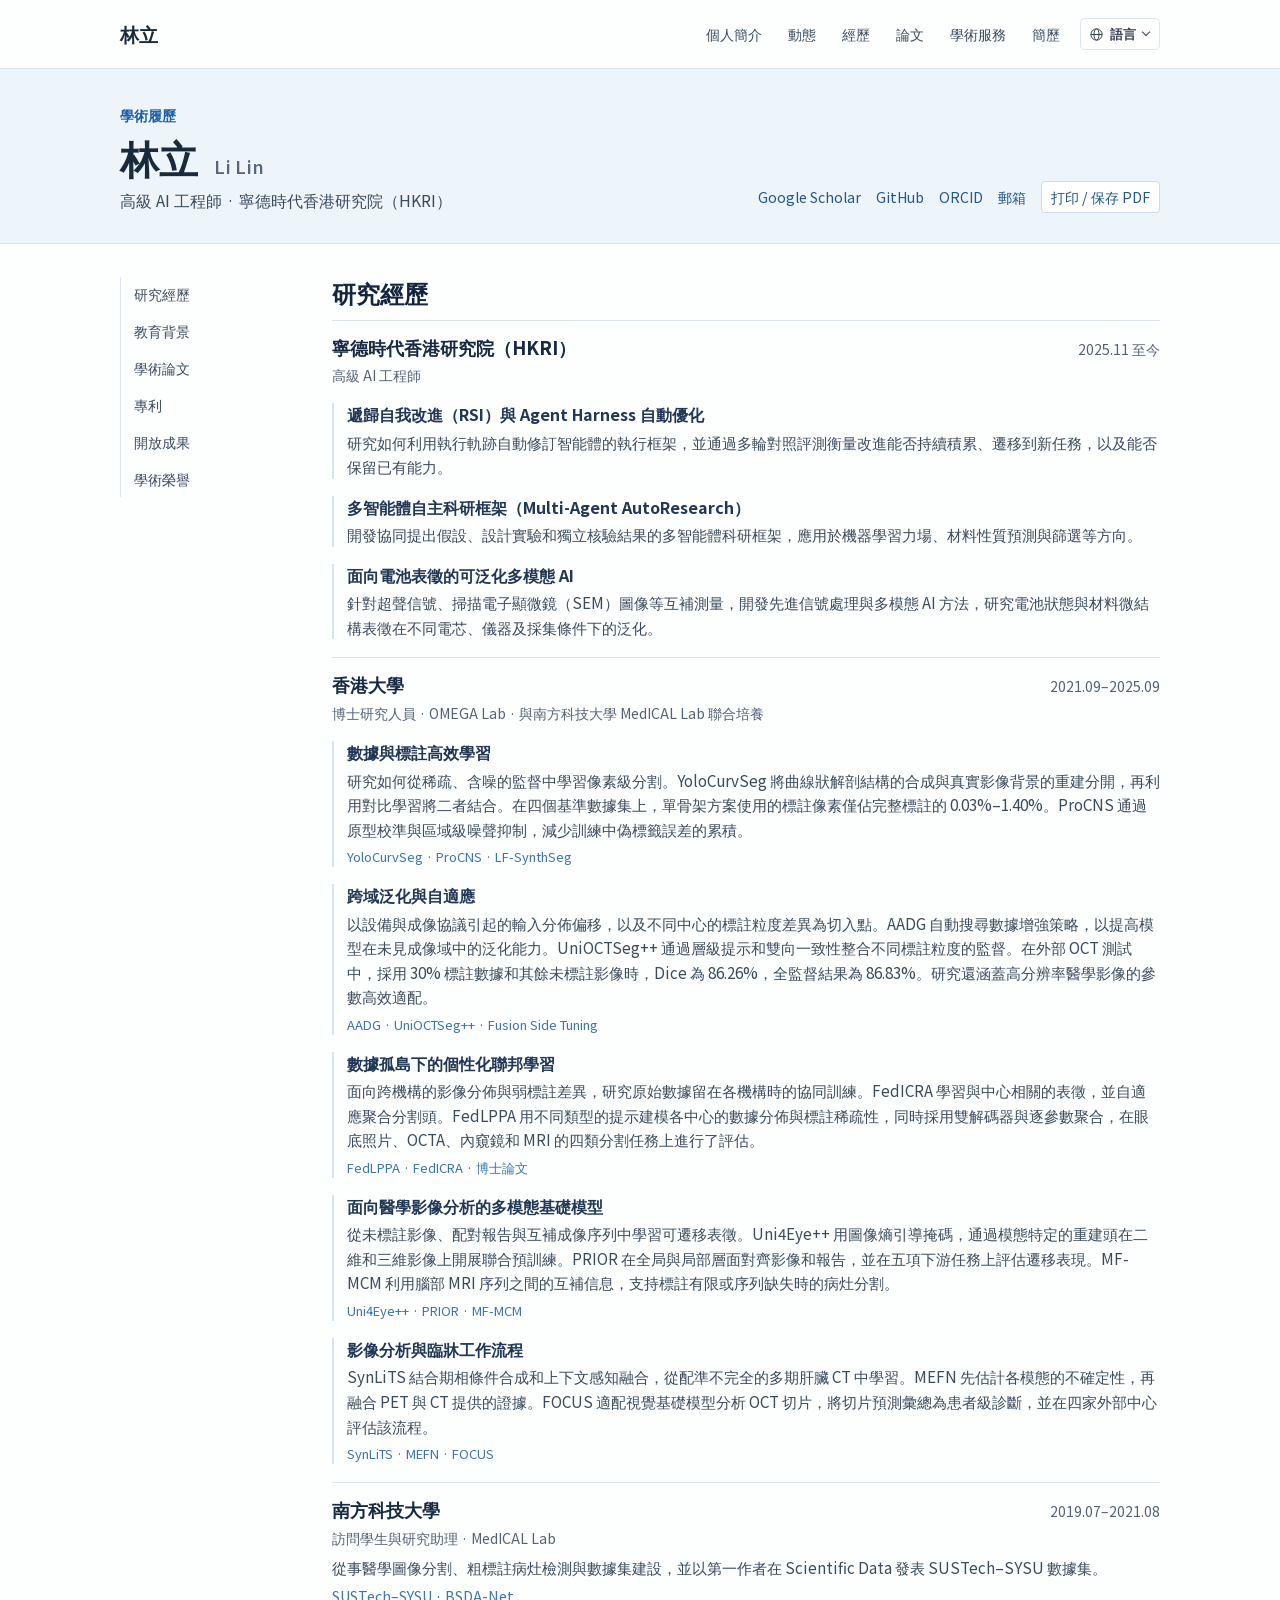
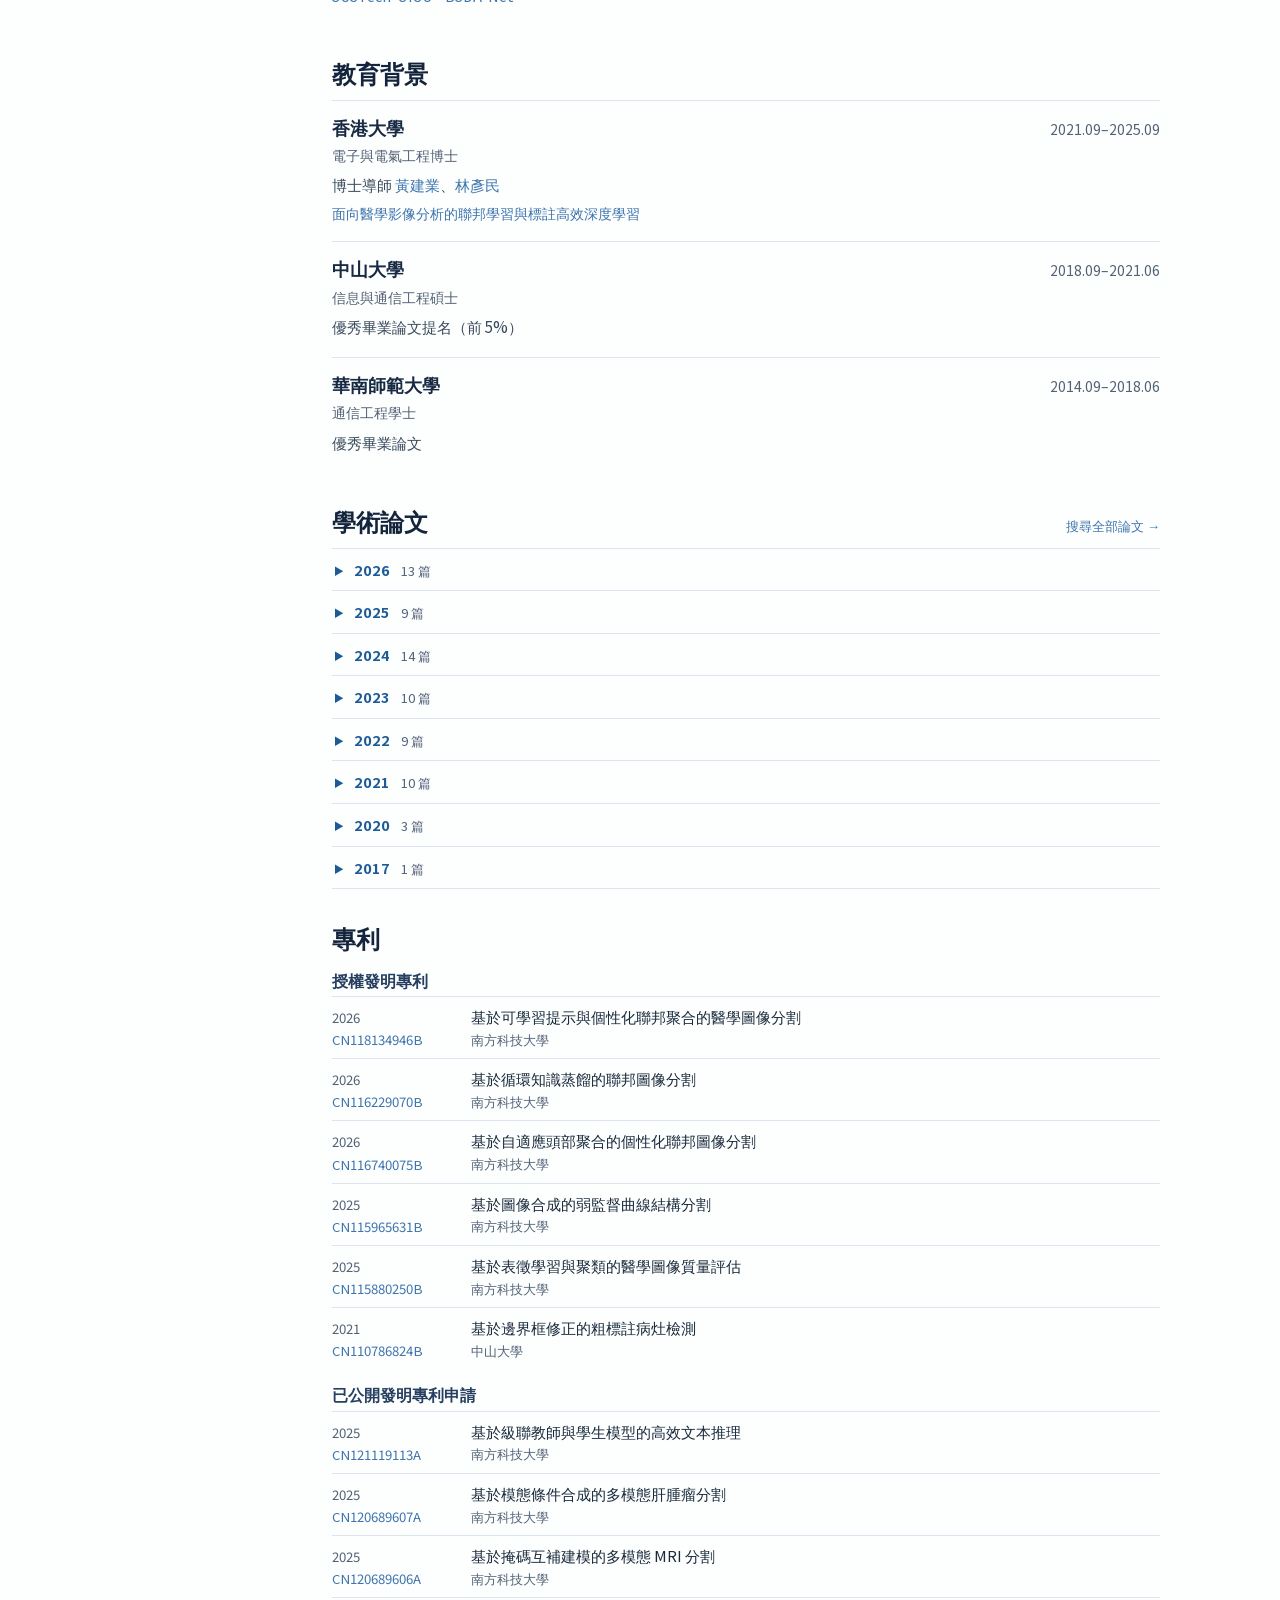
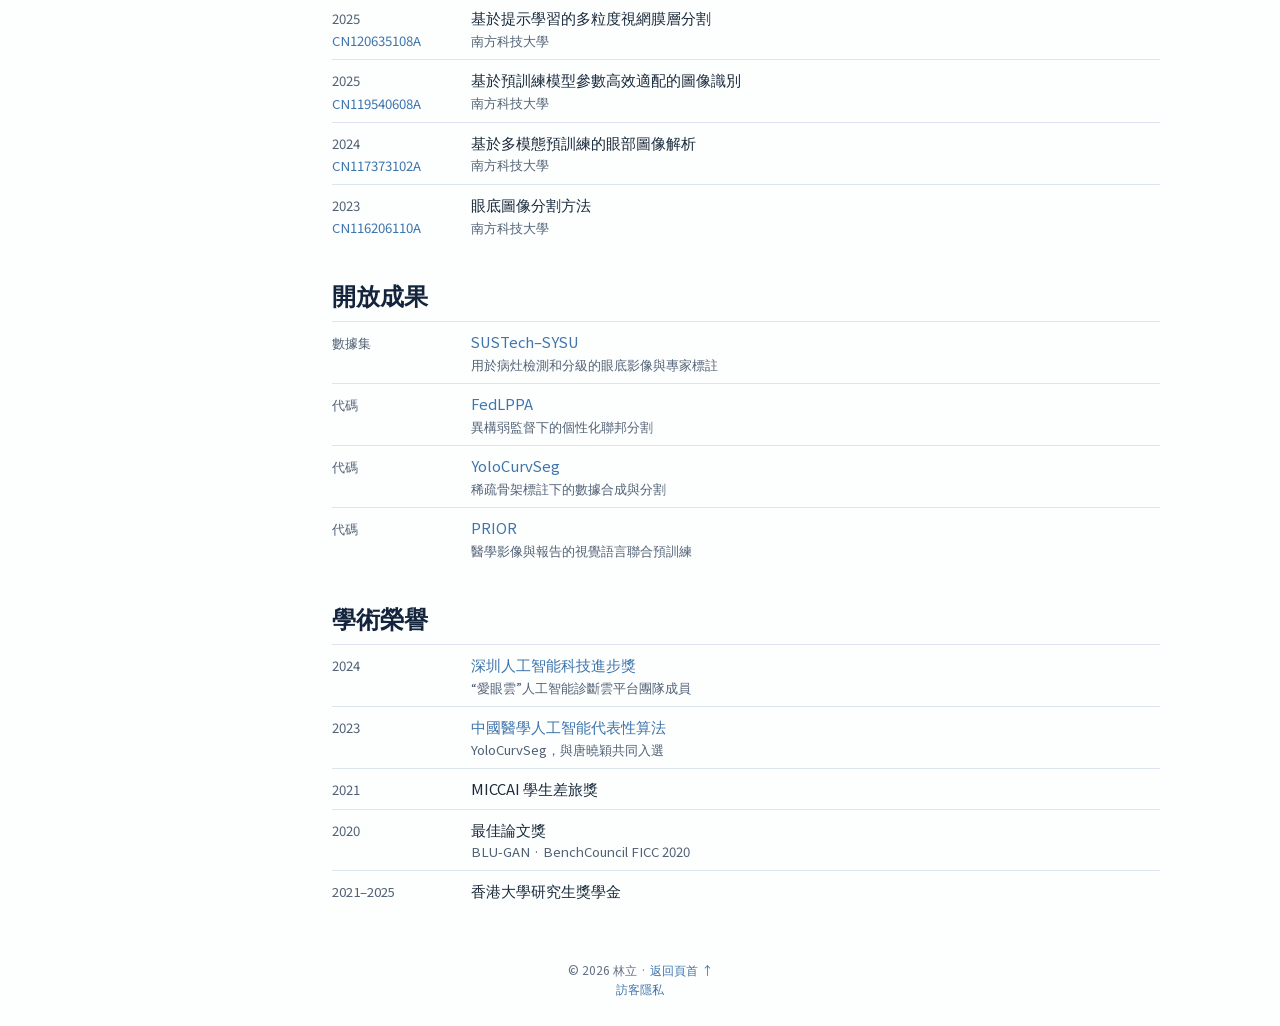
==== commit f88fe847: "Publish selected and complete publication views" ====
--- a/site/cv-zh-hant.html
+++ b/site/cv-zh-hant.html
@@ -12,8 +12,9 @@
 <link rel="alternate" hreflang="zh-Hant" href="https://llmir.github.io/cv-zh-hant.html">
 <title>林立 Li Lin · 學術履歷</title>
 <link rel="stylesheet" href="assets/style.css">
+<link rel="stylesheet" href="assets/publication-design.css">
 <link rel="icon" href="assets/favicon.svg" type="image/svg+xml">
-<script src="assets/site.js" defer></script>
+<script src="assets/site.js?v=publication-views" defer></script>
 </head>
 <body id="Home" class="cv-document">
 <a class="skip" href="#main">跳至正文</a>
@@ -68,10 +69,10 @@
 <div class="cv-entry-head"><h3>華南師範大學</h3><span>2014.09–2018.06</span></div>
 <p class="cv-role">通信工程學士</p><p class="cv-entry-text">優秀畢業論文</p></article></section>
 <section class="cv-section" aria-labelledby="bibliography"><div class="section-title"><h2 id="bibliography">學術論文</h2><a href="publications-zh-hant.html">搜尋全部論文 →</a></div>
-<details class="cv-bib"><summary><time>2026</time><span>13 篇</span></summary><ol><li><div><a href="publications-zh-hant.html#eyegraph" class="cv-index-link">EyeGraph：以知識圖譜推理支持眼科影像解讀的多粒度醫學視覺語言基礎模型</a><a href="https://doi.org/10.1109/TMI.2026.3742614" class="cv-print-link">EyeGraph：以知識圖譜推理支持眼科影像解讀的多粒度醫學視覺語言基礎模型</a><small><span class="author-name">Zhiyuan Cai<sup class="author-mark joint" aria-label="共同第一作者">*</sup></span>, <span class="author-name">Yiwei Ren<sup class="author-mark joint" aria-label="共同第一作者">*</sup></span>, <span class="author-name">Yixiang Liu</span>, <span class="author-name">Jialin Li</span>, <span class="author-name">Yijin Huang</span>, <span class="author-name">Pujin Cheng</span>, <span class="author-name"><strong>Li Lin</strong></span>, <span class="author-name">Danli Shi</span>, <span class="author-name">Mingguang He</span>, <span class="author-name">Hao Chen</span>, <span class="author-name">Xiaoying Tang</span> · IEEE Transactions on Medical Imaging <a class="venue-metric" href="https://open.ieee.org/wp-content/uploads/IEEE-Title-List-September-2026-CAPES.pdf#page=3" title="JIF 12.4 · 2025">(JIF 12.4)</a></small></div></li><li><div><a href="publications-zh-hant.html#mfmcm" class="cv-index-link">基於模態融合與掩碼互補建模的腦腫瘤分割預訓練</a><a href="https://doi.org/10.1016/j.inffus.2026.104345" class="cv-print-link">基於模態融合與掩碼互補建模的腦腫瘤分割預訓練</a><small><span class="author-name">Jianwen Liang<sup class="author-mark joint" aria-label="共同第一作者">*</sup></span>, <span class="author-name"><strong>Li Lin</strong><sup class="author-mark joint" aria-label="共同第一作者">*</sup></span>, <span class="author-name">Junyan Lyu</span>, <span class="author-name">Pujin Cheng</span>, <span class="author-name">Xiaoying Tang</span> <span class="contrib joint">共同第一作者</span> · Information Fusion <a class="venue-metric" href="https://www.sciencedirect.com/journal/information-fusion" title="JIF 17.4 · 2025">(JIF 17.4)</a></small></div></li><li><div><a href="publications-zh-hant.html#unioctsegplus" class="cv-index-link">UniOCTSeg++：基於細化層級提示與雙向漸進一致性學習的通用 OCT 視網膜層分割</a><a href="https://doi.org/10.1109/TMI.2026.3710244" class="cv-print-link">UniOCTSeg++：基於細化層級提示與雙向漸進一致性學習的通用 OCT 視網膜層分割</a><small><span class="author-name">Jian Zhong<sup class="author-mark joint" aria-label="共同第一作者">*</sup></span>, <span class="author-name"><strong>Li Lin</strong><sup class="author-mark joint" aria-label="共同第一作者">*</sup></span>, <span class="author-name">Kenneth K. Y. Wong</span>, <span class="author-name">Xiaoying Tang<sup class="author-mark correspondence" aria-label="通訊作者">†</sup></span> <span class="contrib joint">共同第一作者</span> · IEEE Transactions on Medical Imaging <a class="venue-metric" href="https://open.ieee.org/wp-content/uploads/IEEE-Title-List-September-2026-CAPES.pdf#page=3" title="JIF 12.4 · 2025">(JIF 12.4)</a></small></div></li><li><div><a href="publications-zh-hant.html#focus" class="cv-index-link">基礎模型驅動的三維 OCT 視網膜疾病診斷全流程自動化</a><a href="https://doi.org/10.1038/s41746-026-03151-x" class="cv-print-link">基礎模型驅動的三維 OCT 視網膜疾病診斷全流程自動化</a><small><span class="author-name">Jinze Zhang<sup class="author-mark joint" aria-label="共同第一作者">*</sup></span>, <span class="author-name">Jian Zhong<sup class="author-mark joint" aria-label="共同第一作者">*</sup></span>, <span class="author-name"><strong>Li Lin</strong><sup class="author-mark joint" aria-label="共同第一作者">*</sup></span>, <span class="author-name">Jiaxiong Li<sup class="author-mark joint" aria-label="共同第一作者">*</sup></span>, <span class="author-name">Ke Ma</span>, <span class="author-name">Naiyang Li</span>, <span class="author-name">Meng Li</span>, <span class="author-name">Yuan Pan</span>, <span class="author-name">Zeyu Meng</span>, <span class="author-name">Mengyun Zhou</span>, <span class="author-name">Shang Huang</span>, <span class="author-name">Shilong Yu</span>, <span class="author-name">Zhengyu Duan</span>, <span class="author-name">Sutong Li</span>, <span class="author-name">Honghui Xia</span>, <span class="author-name">Juping Liu</span>, <span class="author-name">Dan Liang</span>, <span class="author-name">Yantao Wei</span>, <span class="author-name">Xiaoying Tang<sup class="author-mark correspondence" aria-label="通訊作者">†</sup></span>, <span class="author-name">Jin Yuan<sup class="author-mark correspondence" aria-label="通訊作者">†</sup></span>, <span class="author-name">Peng Xiao<sup class="author-mark correspondence" aria-label="通訊作者">†</sup></span> <span class="contrib joint">共同第一作者</span> · npj Digital Medicine <a class="venue-metric" href="https://www.nature.com/npjdigitalmed/journal-impact" title="JIF 18.0 · 2025">(JIF 18.0)</a></small></div></li><li><div><a href="publications-zh-hant.html#synlits" class="cv-index-link">SynLiTS：以期相提示驅動擴散合成與上下文感知融合的未配準肝腫瘤分割</a><a href="https://doi.org/10.1109/TMI.2026.3663583" class="cv-print-link">SynLiTS：以期相提示驅動擴散合成與上下文感知融合的未配準肝腫瘤分割</a><small><span class="author-name">Shiyun Chen<sup class="author-mark joint" aria-label="共同第一作者">*</sup></span>, <span class="author-name"><strong>Li Lin</strong><sup class="author-mark joint" aria-label="共同第一作者">*</sup></span>, <span class="author-name">Zhicheng Jin<sup class="author-mark joint" aria-label="共同第一作者">*</sup></span>, <span class="author-name">Pujin Cheng</span>, <span class="author-name">Jianjian Chen</span>, <span class="author-name">Haidong Zhu</span>, <span class="author-name">Kenneth K. Y. Wong</span>, <span class="author-name">Xiaoying Tang<sup class="author-mark correspondence" aria-label="通訊作者">†</sup></span> <span class="contrib joint">共同第一作者</span> · IEEE Transactions on Medical Imaging <a class="venue-metric" href="https://open.ieee.org/wp-content/uploads/IEEE-Title-List-September-2026-CAPES.pdf#page=3" title="JIF 12.4 · 2025">(JIF 12.4)</a></small></div></li><li><div><a href="publications-zh-hant.html#animerplus" class="cv-index-link">AniMer+：基於類羣感知 Transformer 的哺乳類與鳥類統一姿態及形狀估計</a><a href="https://doi.org/10.1109/TPAMI.2025.3633828" class="cv-print-link">AniMer+：基於類羣感知 Transformer 的哺乳類與鳥類統一姿態及形狀估計</a><small><span class="author-name">Liang An<sup class="author-mark joint" aria-label="共同第一作者">*</sup></span>, <span class="author-name">Jin Lyu<sup class="author-mark joint" aria-label="共同第一作者">*</sup></span>, <span class="author-name"><strong>Li Lin</strong></span>, <span class="author-name">Pujin Cheng</span>, <span class="author-name">Yebin Liu</span>, <span class="author-name">Xiaoying Tang</span> · IEEE Transactions on Pattern Analysis and Machine Intelligence <a class="venue-metric" href="https://open.ieee.org/wp-content/uploads/IEEE-Title-List-September-2026-CAPES.pdf#page=3" title="JIF 20.4 · 2025">(JIF 20.4)</a></small></div></li><li><div><a href="publications-zh-hant.html#mirage" class="cv-index-link">MIRAGE：面向噪聲環境的魯棒醫學圖文預訓練</a><a href="https://doi.org/10.1016/j.media.2025.103912" class="cv-print-link">MIRAGE：面向噪聲環境的魯棒醫學圖文預訓練</a><small><span class="author-name">Pujin Cheng</span>, <span class="author-name">Yijin Huang</span>, <span class="author-name"><strong>Li Lin</strong></span>, <span class="author-name">Junyan Lyu</span>, <span class="author-name">Kenneth K. Y. Wong</span>, <span class="author-name">Xiaoying Tang</span> · Medical Image Analysis <a class="venue-metric" href="https://www.sciencedirect.com/journal/medical-image-analysis" title="JIF 14.0 · 2025">(JIF 14.0)</a></small></div></li><li><div><a href="publications-zh-hant.html#scholar-61" class="cv-index-link">無標註腦血管分割：面向 TOF-MRA 的合成數據範式</a><a href="https://doi.org/10.1109/isbi61048.2026.11515892" class="cv-print-link">無標註腦血管分割：面向 TOF-MRA 的合成數據範式</a><small><span class="author-name">Juntao Chen</span>, <span class="author-name">Pengxiao Xu</span>, <span class="author-name"><strong>Li Lin</strong></span>, <span class="author-name">Pujin Cheng</span>, <span class="author-name">Xiaoying Tang</span> · IEEE ISBI</small></div></li><li><div><a href="publications-zh-hant.html#scholar-62" class="cv-index-link">DAPS：基於擴散與解剖先驗引導的 CT 合成用於 PET 衰減校正</a><a href="https://doi.org/10.1109/isbi61048.2026.11515537" class="cv-print-link">DAPS：基於擴散與解剖先驗引導的 CT 合成用於 PET 衰減校正</a><small><span class="author-name">Chen Huang</span>, <span class="author-name">Pujin Cheng</span>, <span class="author-name"><strong>Li Lin</strong></span>, <span class="author-name">Zheng Gu</span>, <span class="author-name">Xiaoying Tang</span> · IEEE ISBI</small></div></li><li><div><a href="publications-zh-hant.html#lumos" class="cv-index-link">LUMOS：基於層級可靠互學習的通用半監督 OCT 視網膜層分割</a><a href="https://doi.org/10.1109/ISBI61048.2026.11516004" class="cv-print-link">LUMOS：基於層級可靠互學習的通用半監督 OCT 視網膜層分割</a><small><span class="author-name">Yizhou Fang<sup class="author-mark joint" aria-label="共同第一作者">*</sup></span>, <span class="author-name">Jian Zhong<sup class="author-mark joint" aria-label="共同第一作者">*</sup></span>, <span class="author-name"><strong>Li Lin</strong><sup class="author-mark joint" aria-label="共同第一作者">*</sup></span>, <span class="author-name">Xiaoying Tang<sup class="author-mark correspondence" aria-label="通訊作者">†</sup></span> <span class="contrib joint">共同第一作者</span> · IEEE ISBI</small></div></li><li><div><a href="publications-zh-hant.html#scholar-59" class="cv-index-link">TailBoost：基於尾類樣本合成的長尾皮膚癌圖像分類</a><a href="https://doi.org/10.3390/s26113343" class="cv-print-link">TailBoost：基於尾類樣本合成的長尾皮膚癌圖像分類</a><small><span class="author-name">Tianyunxi Wei</span>, <span class="author-name">Yijin Huang</span>, <span class="author-name"><strong>Li Lin</strong></span>, <span class="author-name">Pujin Cheng</span>, <span class="author-name">Xiaoying Tang</span> · Sensors <a class="venue-metric" href="https://www.mdpi.com/journal/sensors/history" title="JIF 4.0 · 2025">(JIF 4.0)</a></small></div></li><li><div><a href="publications-zh-hant.html#scholar-57" class="cv-index-link">面向糖尿病視網膜病變治療規劃的多學科智能體框架</a><a href="https://doi.org/10.21203/rs.3.rs-10335654/v1" class="cv-print-link">面向糖尿病視網膜病變治療規劃的多學科智能體框架</a><small><span class="author-name">Tingting Shen</span>, <span class="author-name">Zhiyuan Cai</span>, <span class="author-name">Pujin Cheng</span>, <span class="author-name"><strong>Li Lin</strong></span>, <span class="author-name">Meng Tian</span>, <span class="author-name">Honghui Xia</span>, <span class="author-name">Zhihao Jiang</span>, <span class="author-name">Ting Zhang</span>, <span class="author-name">Yantao Wei</span>, <span class="author-name">Zhaoyang Wang</span>, <span class="author-name">Jin Yuan</span>, <span class="author-name">Wenjun Xu</span>, <span class="author-name">Xiaoying Tang</span> · Research Square <span class="status">預印本</span></small></div></li><li><div><a href="publications-zh-hant.html#diff4mmlits" class="cv-index-link">Diff4MMLiTS：基於擴散圖像合成與配準的多模態肝腫瘤分割</a><a href="https://doi.org/10.1007/978-3-032-09513-8_64" class="cv-print-link">Diff4MMLiTS：基於擴散圖像合成與配準的多模態肝腫瘤分割</a><small><span class="author-name">Shiyun Chen<sup class="author-mark joint" aria-label="共同第一作者">*</sup></span>, <span class="author-name"><strong>Li Lin</strong><sup class="author-mark joint" aria-label="共同第一作者">*</sup></span>, <span class="author-name">Pujin Cheng</span>, <span class="author-name">Zhicheng Jin</span>, <span class="author-name">Jianjian Chen</span>, <span class="author-name">Haidong Zhu</span>, <span class="author-name">Kenneth K. Y. Wong</span>, <span class="author-name">Xiaoying Tang</span> <span class="contrib joint">共同第一作者</span> · MLMI 2025 at MICCAI</small></div></li></ol></details><details class="cv-bib"><summary><time>2025</time><span>9 篇</span></summary><ol><li><div><a href="publications-zh-hant.html#scholar-37" class="cv-index-link">計算機視覺輔助的光驅動液晶彈性體致動器精準抗干擾控制</a><a href="https://doi.org/10.1002/aisy.202400496" class="cv-print-link">計算機視覺輔助的光驅動液晶彈性體致動器精準抗干擾控制</a><small><span class="author-name">Wei Zhang</span>, <span class="author-name">Zongxuan Wu</span>, <span class="author-name"><strong>Li Lin</strong></span>, <span class="author-name">Yanjun Liu</span>, <span class="author-name">Xiaoying Tang</span>, <span class="author-name">Yajing Shen</span>, <span class="author-name">Dan Luo</span> · Advanced Intelligent Systems <a class="venue-metric" href="https://onlinelibrary.wiley.com/journal/26404567" title="JIF 6.7 · 2025">(JIF 6.7)</a></small></div></li><li><div><a href="publications-zh-hant.html#animer" class="cv-index-link">AniMer：基於科級分類感知 Transformer 的動物姿態與形狀估計</a><a href="https://openaccess.thecvf.com/content/CVPR2025/html/Lyu_AniMer_Animal_Pose_and_Shape_Estimation_Using_Family_Aware_Transformer_CVPR_2025_paper.html" class="cv-print-link">AniMer：基於科級分類感知 Transformer 的動物姿態與形狀估計</a><small><span class="author-name">Jin Lyu</span>, <span class="author-name">Tianyi Zhu</span>, <span class="author-name">Yi Gu</span>, <span class="author-name"><strong>Li Lin</strong></span>, <span class="author-name">Pujin Cheng</span>, <span class="author-name">Yebin Liu</span>, <span class="author-name">Xiaoying Tang</span>, <span class="author-name">Liang An</span> · CVPR <a class="venue-metric" href="https://www.ccf.org.cn/Academic_Evaluation/AI/" title="CCF A · 2026">(CCF A)</a></small></div></li><li><div><a href="publications-zh-hant.html#fedlppa" class="cv-index-link">FedLPPA：面向聯邦弱監督醫學圖像分割的個性化提示學習與聚合</a><a href="https://doi.org/10.1109/TMI.2024.3483221" class="cv-print-link">FedLPPA：面向聯邦弱監督醫學圖像分割的個性化提示學習與聚合</a><small><span class="author-name"><strong>Li Lin</strong><sup class="author-mark joint" aria-label="共同第一作者">*</sup></span>, <span class="author-name">Yixiang Liu<sup class="author-mark joint" aria-label="共同第一作者">*</sup></span>, <span class="author-name">Jiewei Wu<sup class="author-mark joint" aria-label="共同第一作者">*</sup></span>, <span class="author-name">Pujin Cheng</span>, <span class="author-name">Zhiyuan Cai</span>, <span class="author-name">Kenneth K. Y. Wong</span>, <span class="author-name">Xiaoying Tang</span> <span class="contrib first">第一作者</span> · IEEE Transactions on Medical Imaging <a class="venue-metric" href="https://open.ieee.org/wp-content/uploads/IEEE-Title-List-September-2026-CAPES.pdf#page=3" title="JIF 12.4 · 2025">(JIF 12.4)</a></small></div></li><li><div><a href="publications-zh-hant.html#lfsynthseg" class="cv-index-link">LF-SynthSeg：免標註的腦組織輔助腫瘤合成與分割</a><a href="https://doi.org/10.1109/JBHI.2024.3489721" class="cv-print-link">LF-SynthSeg：免標註的腦組織輔助腫瘤合成與分割</a><small><span class="author-name">Pengxiao Xu</span>, <span class="author-name">Junyan Lyu</span>, <span class="author-name"><strong>Li Lin</strong></span>, <span class="author-name">Pujin Cheng</span>, <span class="author-name">Xiaoying Tang</span> · IEEE Journal of Biomedical and Health Informatics <a class="venue-metric" href="https://open.ieee.org/wp-content/uploads/IEEE-Title-List-September-2026-CAPES.pdf#page=2" title="JIF 7.7 · 2025">(JIF 7.7)</a></small></div></li><li><div><a href="publications-zh-hant.html#mefn" class="cv-index-link">面向可信 PET/CT 腫瘤分割的多模態證據融合網絡</a><a href="https://doi.org/10.1016/j.knosys.2025.113838" class="cv-print-link">面向可信 PET/CT 腫瘤分割的多模態證據融合網絡</a><small><span class="author-name">Yuxuan Qi<sup class="author-mark joint" aria-label="共同第一作者">*</sup></span>, <span class="author-name"><strong>Li Lin</strong><sup class="author-mark joint" aria-label="共同第一作者">*</sup><sup class="author-mark correspondence" aria-label="通訊作者">†</sup></span>, <span class="author-name">Bin Zhang</span>, <span class="author-name">Jingya Zhang</span>, <span class="author-name">Jiajun Wang</span> <span class="contrib joint">共同第一作者</span> <span class="contrib correspondence">共同通訊作者</span> · Knowledge-Based Systems <a class="venue-metric" href="https://www.sciencedirect.com/journal/knowledge-based-systems" title="JIF 8.0 · 2025">(JIF 8.0)</a></small></div></li><li><div><a href="publications-zh-hant.html#procns" class="cv-index-link">ProCNS：面向弱監督醫學圖像分割的漸進原型校準與噪聲抑制</a><a href="https://doi.org/10.1109/JBHI.2024.3522958" class="cv-print-link">ProCNS：面向弱監督醫學圖像分割的漸進原型校準與噪聲抑制</a><small><span class="author-name">Yixiang Liu<sup class="author-mark joint" aria-label="共同第一作者">*</sup></span>, <span class="author-name"><strong>Li Lin</strong><sup class="author-mark joint" aria-label="共同第一作者">*</sup></span>, <span class="author-name">Kenneth K. Y. Wong</span>, <span class="author-name">Xiaoying Tang<sup class="author-mark correspondence" aria-label="通訊作者">†</sup></span> <span class="contrib joint">共同第一作者</span> · IEEE Journal of Biomedical and Health Informatics <a class="venue-metric" href="https://open.ieee.org/wp-content/uploads/IEEE-Title-List-September-2026-CAPES.pdf#page=2" title="JIF 7.7 · 2025">(JIF 7.7)</a></small></div></li><li><div><a href="publications-zh-hant.html#scholar-64" class="cv-index-link">推理時無需熒光血管造影的眼底圖像無灌注區分割</a><a href="https://doi.org/10.1109/isbi60581.2025.10980880" class="cv-print-link">推理時無需熒光血管造影的眼底圖像無灌注區分割</a><small><span class="author-name">Juntao Chen<sup class="author-mark joint" aria-label="共同第一作者">*</sup></span>, <span class="author-name"><strong>Li Lin</strong><sup class="author-mark joint" aria-label="共同第一作者">*</sup></span>, <span class="author-name">Jiaming Qiu<sup class="author-mark joint" aria-label="共同第一作者">*</sup></span>, <span class="author-name">Huiyu Liang</span>, <span class="author-name">Terry Tao Ye</span>, <span class="author-name">Haoyu Chen<sup class="author-mark correspondence" aria-label="通訊作者">†</sup></span>, <span class="author-name">Xiaoying Tang<sup class="author-mark correspondence" aria-label="通訊作者">†</sup></span> <span class="contrib joint">共同第一作者</span> · IEEE ISBI</small></div></li><li><div><a href="publications-zh-hant.html#scholar-65" class="cv-index-link">UniCurvSeg：基於上下文提示學習的通用血管樣曲線結構分割</a><a href="https://doi.org/10.1109/isbi60581.2025.10981246" class="cv-print-link">UniCurvSeg：基於上下文提示學習的通用血管樣曲線結構分割</a><small><span class="author-name">Qiuting Hu<sup class="author-mark joint" aria-label="共同第一作者">*</sup></span>, <span class="author-name"><strong>Li Lin</strong><sup class="author-mark joint" aria-label="共同第一作者">*</sup></span>, <span class="author-name">Pujin Cheng</span>, <span class="author-name">Xiaoying Tang<sup class="author-mark correspondence" aria-label="通訊作者">†</sup></span> <span class="contrib joint">共同第一作者</span> · IEEE ISBI</small></div></li><li><div><a href="publications-zh-hant.html#unioctseg" class="cv-index-link">UniOCTSeg：基於層級提示與漸進一致性學習的通用 OCT 視網膜層分割</a><a href="https://doi.org/10.1007/978-3-032-05325-1_60" class="cv-print-link">UniOCTSeg：基於層級提示與漸進一致性學習的通用 OCT 視網膜層分割</a><small><span class="author-name">Jian Zhong<sup class="author-mark joint" aria-label="共同第一作者">*</sup></span>, <span class="author-name"><strong>Li Lin</strong><sup class="author-mark joint" aria-label="共同第一作者">*</sup></span>, <span class="author-name">Chaoran Miao</span>, <span class="author-name">Kenneth K. Y. Wong</span>, <span class="author-name">Xiaoying Tang</span> <span class="contrib joint">共同第一作者</span> · MICCAI <a class="venue-metric" href="https://www.ccf.org.cn/Academic_Evaluation/Cross_Compre_Emerging/" title="CCF B · 2026">(CCF B)</a></small></div></li></ol></details><details class="cv-bib"><summary><time>2024</time><span>14 篇</span></summary><ol><li><div><a href="publications-zh-hant.html#scholar-17" class="cv-index-link">ASLSeg：將 SAM 納入迭代訓練的半監督肝腫瘤分割</a><a href="https://doi.org/10.1109/isbi56570.2024.10635501" class="cv-print-link">ASLSeg：將 SAM 納入迭代訓練的半監督肝腫瘤分割</a><small><span class="author-name">Shiyun Chen<sup class="author-mark joint" aria-label="共同第一作者">*</sup></span>, <span class="author-name"><strong>Li Lin</strong><sup class="author-mark joint" aria-label="共同第一作者">*</sup></span>, <span class="author-name">Pujin Cheng</span>, <span class="author-name">Xiaoying Tang<sup class="author-mark correspondence" aria-label="通訊作者">†</sup></span> <span class="contrib joint">共同第一作者</span> · IEEE ISBI</small></div></li><li><div><a href="publications-zh-hant.html#scholar-21" class="cv-index-link">BPaCo：面向長尾醫學圖像分類的均衡參數化對比學習</a><a href="https://doi.org/10.1007/978-3-031-72378-0_36" class="cv-print-link">BPaCo：面向長尾醫學圖像分類的均衡參數化對比學習</a><small><span class="author-name">Zhiyuan Cai</span>, <span class="author-name">Tianyunxi Wei</span>, <span class="author-name"><strong>Li Lin</strong></span>, <span class="author-name">Hao Chen</span>, <span class="author-name">Xiaoying Tang</span> · MICCAI <a class="venue-metric" href="https://www.ccf.org.cn/Academic_Evaluation/Cross_Compre_Emerging/" title="CCF B · 2026">(CCF B)</a></small></div></li><li><div><a href="publications-zh-hant.html#scholar-66" class="cv-index-link">CSSD：基於交叉監督與自去噪的混合監督肝血管分割</a><a href="https://doi.org/10.1007/978-3-031-73284-3_35" class="cv-print-link">CSSD：基於交叉監督與自去噪的混合監督肝血管分割</a><small><span class="author-name">Qiuting Hu</span>, <span class="author-name"><strong>Li Lin</strong></span>, <span class="author-name">Pujin Cheng</span>, <span class="author-name">Xiaoying Tang</span> · MLMI at MICCAI</small></div></li><li><div><a href="publications-zh-hant.html#scholar-47" class="cv-index-link">基於圖塊式全卷積網絡的快速微分同胚圖像配準</a><a href="https://doi.org/10.1109/embc53108.2024.10781975" class="cv-print-link">基於圖塊式全卷積網絡的快速微分同胚圖像配準</a><small><span class="author-name">Jiong Wu</span>, <span class="author-name">Shuang Zhou</span>, <span class="author-name"><strong>Li Lin</strong></span>, <span class="author-name">Xin Wang</span>, <span class="author-name">Wenxue Tan</span> · 2024 46th Annual International Conference of the IEEE Engineering in Medicine and Biology Society (EMBC)</small></div></li><li><div><a href="publications-zh-hant.html#scholar-41" class="cv-index-link">融合側路微調：面向高分辨率醫學圖像分類的參數與顯存高效方法</a><a href="https://doi.org/10.1109/bibm62325.2024.10821946" class="cv-print-link">融合側路微調：面向高分辨率醫學圖像分類的參數與顯存高效方法</a><small><span class="author-name">Zhangchi Wang</span>, <span class="author-name">Yijin Huang</span>, <span class="author-name">Yidu Wu</span>, <span class="author-name">Pujin Cheng</span>, <span class="author-name"><strong>Li Lin</strong></span>, <span class="author-name">Qinghai Guo</span>, <span class="author-name">Xiaoying Tang</span> · IEEE BIBM <a class="venue-metric" href="https://www.ccf.org.cn/Academic_Evaluation/Cross_Compre_Emerging/" title="CCF B · 2026">(CCF B)</a></small></div></li><li><div><a href="publications-zh-hant.html#scholar-31" class="cv-index-link">JOINEDTrans：先驗引導的視盤與視杯分割及黃斑中心凹檢測多任務 Transformer</a><a href="https://doi.org/10.1016/j.compbiomed.2024.108613" class="cv-print-link">JOINEDTrans：先驗引導的視盤與視杯分割及黃斑中心凹檢測多任務 Transformer</a><small><span class="author-name">Huaqing He</span>, <span class="author-name">Jiaming Qiu</span>, <span class="author-name"><strong>Li Lin</strong></span>, <span class="author-name">Zhiyuan Cai</span>, <span class="author-name">Pujin Cheng</span>, <span class="author-name">Xiaoying Tang</span> · Computers in Biology and Medicine <a class="venue-metric" href="https://www.library.sk/arl-sav/sk/detail-sav_un_epca-105108-Computers-in-Biology-and-Medicine/" title="JIF 6.3 · 2024">(JIF 6.3)</a></small></div></li><li><div><a href="publications-zh-hant.html#scholar-53" class="cv-index-link">用於多對比度任意倍率各向同性 MRI 重建的聯合超分辨率與模態轉換網絡</a><a href="https://doi.org/10.1109/bibm62325.2024.10822093" class="cv-print-link">用於多對比度任意倍率各向同性 MRI 重建的聯合超分辨率與模態轉換網絡</a><small><span class="author-name">Kai Pan</span>, <span class="author-name"><strong>Li Lin</strong></span>, <span class="author-name">Pujin Cheng</span>, <span class="author-name">Junyan Lyu</span>, <span class="author-name">Xiaoying Tang</span> · IEEE BIBM <a class="venue-metric" href="https://www.ccf.org.cn/Academic_Evaluation/Cross_Compre_Emerging/" title="CCF B · 2026">(CCF B)</a></small></div></li><li><div><a href="publications-zh-hant.html#scholar-52" class="cv-index-link">面向腦腫瘤分割的掩碼模態互補建模</a><a href="https://doi.org/10.1109/bibm62325.2024.10822698" class="cv-print-link">面向腦腫瘤分割的掩碼模態互補建模</a><small><span class="author-name">Jianwen Liang<sup class="author-mark joint" aria-label="共同第一作者">*</sup></span>, <span class="author-name"><strong>Li Lin</strong><sup class="author-mark joint" aria-label="共同第一作者">*</sup></span>, <span class="author-name">Junyan Lyu</span>, <span class="author-name">Xiaoying Tang<sup class="author-mark correspondence" aria-label="通訊作者">†</sup></span> <span class="contrib joint">共同第一作者</span> · IEEE BIBM <a class="venue-metric" href="https://www.ccf.org.cn/Academic_Evaluation/Cross_Compre_Emerging/" title="CCF B · 2026">(CCF B)</a></small></div></li><li><div><a href="publications-zh-hant.html#scholar-42" class="cv-index-link">S-ACMT：以 SAM 為交叉監督第二教師的半監督醫學圖像分割</a><a href="https://doi.org/10.1109/icsip61881.2024.10671545" class="cv-print-link">S-ACMT：以 SAM 為交叉監督第二教師的半監督醫學圖像分割</a><small><span class="author-name">Can Lin</span>, <span class="author-name">Yuanzhe Liu</span>, <span class="author-name">Dahao Wang</span>, <span class="author-name"><strong>Li Lin</strong></span> · IEEE ICSIP</small></div></li><li><div><a href="publications-zh-hant.html#scholar-48" class="cv-index-link">面向長尾皮膚癌圖像分類的顯著性引導圖塊混合增強</a><a href="https://doi.org/10.1109/isbi56570.2024.10635293" class="cv-print-link">面向長尾皮膚癌圖像分類的顯著性引導圖塊混合增強</a><small><span class="author-name">Tianyunxi Wei</span>, <span class="author-name">Yijin Huang</span>, <span class="author-name"><strong>Li Lin</strong></span>, <span class="author-name">Pujin Cheng</span>, <span class="author-name">Sirui Li</span>, <span class="author-name">Xiaoying Tang</span> · IEEE ISBI</small></div></li><li><div><a href="publications-zh-hant.html#scholar-30" class="cv-index-link">面向長尾醫學圖像分類的文本引導基礎模型適配</a><a href="https://doi.org/10.1109/isbi56570.2024.10635462" class="cv-print-link">面向長尾醫學圖像分類的文本引導基礎模型適配</a><small><span class="author-name">Sirui Li<sup class="author-mark joint" aria-label="共同第一作者">*</sup></span>, <span class="author-name"><strong>Li Lin</strong><sup class="author-mark joint" aria-label="共同第一作者">*</sup></span>, <span class="author-name">Yijin Huang</span>, <span class="author-name">Pujin Cheng</span>, <span class="author-name">Xiaoying Tang<sup class="author-mark correspondence" aria-label="通訊作者">†</sup></span> <span class="contrib joint">共同第一作者</span> · IEEE ISBI</small></div></li><li><div><a href="publications-zh-hant.html#uni4eyeplus" class="cv-index-link">Uni4Eye++：面向眼科影像分類與分割的通用掩碼建模多模態預訓練框架</a><a href="https://doi.org/10.1109/TMI.2024.3422102" class="cv-print-link">Uni4Eye++：面向眼科影像分類與分割的通用掩碼建模多模態預訓練框架</a><small><span class="author-name">Zhiyuan Cai</span>, <span class="author-name"><strong>Li Lin</strong></span>, <span class="author-name">Huaqing He</span>, <span class="author-name">Pujin Cheng</span>, <span class="author-name">Xiaoying Tang</span> · IEEE Transactions on Medical Imaging <a class="venue-metric" href="https://open.ieee.org/wp-content/uploads/IEEE-Title-List-September-2026-CAPES.pdf#page=3" title="JIF 12.4 · 2025">(JIF 12.4)</a></small></div></li><li><div><a href="publications-zh-hant.html#scholar-67" class="cv-index-link">高質量 OCT 的作用：基於眼底影像與模態融合的黃斑中心凹定位</a><a href="https://doi.org/10.1109/isbi56570.2024.10635780" class="cv-print-link">高質量 OCT 的作用：基於眼底影像與模態融合的黃斑中心凹定位</a><small><span class="author-name">Huaqing He</span>, <span class="author-name"><strong>Li Lin</strong></span>, <span class="author-name">Zhiyuan Cai</span>, <span class="author-name">Pujin Cheng</span>, <span class="author-name">Xiaoying Tang</span> · IEEE ISBI</small></div></li><li><div><a href="publications-zh-hant.html#scholar-68" class="cv-index-link">相似度感知蒸餾的統一弱監督個性化聯邦圖像分割</a><a href="https://www.cjig.cn/zh/article/doi/10.11834/jig.230295/" class="cv-print-link">相似度感知蒸餾的統一弱監督個性化聯邦圖像分割</a><small><span class="author-name">潘建珊</span>, <span class="author-name"><strong>林立</strong></span>, <span class="author-name">吳潔偉</span>, <span class="author-name">劉翼翔</span>, <span class="author-name">陳孝華</span>, <span class="author-name">林其友</span>, <span class="author-name">黃建業</span>, <span class="author-name">唐曉穎<sup class="author-mark correspondence" aria-label="通訊作者">†</sup></span> · 中國圖象圖形學報 <a class="venue-metric" href="https://www.ccf.org.cn/ccftjgjxskwml/" title="CCF B · 2019 Chinese journal catalog / CCF T2 · 2025 computing journal list">(CCF B / T2)</a></small></div></li></ol></details><details class="cv-bib"><summary><time>2023</time><span>10 篇</span></summary><ol><li><div><a href="publications-zh-hant.html#scholar-49" class="cv-index-link">CCMix：面向長尾醫學圖像分類的類別級混合增強課程</a><a href="https://doi.org/10.1007/978-3-031-45676-3_31" class="cv-print-link">CCMix：面向長尾醫學圖像分類的類別級混合增強課程</a><small><span class="author-name">Sirui Li</span>, <span class="author-name">Fuheng Zhang</span>, <span class="author-name">Tianyunxi Wei</span>, <span class="author-name"><strong>Li Lin</strong></span>, <span class="author-name">Yijin Huang</span>, <span class="author-name">Pujin Cheng</span>, <span class="author-name">Xiaoying Tang</span> · MLMI at MICCAI</small></div></li><li><div><a href="publications-zh-hant.html#gamma" class="cv-index-link">GAMMA 挑戰賽：基於多模態影像的青光眼分級</a><a href="https://doi.org/10.1016/j.media.2023.102938" class="cv-print-link">GAMMA 挑戰賽：基於多模態影像的青光眼分級</a><small><span class="author-name">Junde Wu</span>, <span class="author-name">Huihui Fang</span>, <span class="author-name">Fei Li</span>, <span class="author-name">Huazhu Fu</span>, <span class="author-name">et al. (including Li Lin)</span> · Medical Image Analysis <a class="venue-metric" href="https://www.sciencedirect.com/journal/medical-image-analysis" title="JIF 14.0 · 2025">(JIF 14.0)</a></small></div></li><li><div><a href="publications-zh-hant.html#scholar-4" class="cv-index-link">基於眼底圖像的糖尿病視網膜病變分級：ResNet-50 關鍵組成的系統分析</a><a href="https://doi.org/10.3390/diagnostics13101664" class="cv-print-link">基於眼底圖像的糖尿病視網膜病變分級：ResNet-50 關鍵組成的系統分析</a><small><span class="author-name">Y Huang</span>, <span class="author-name"><strong>L Lin</strong></span>, <span class="author-name">P Cheng</span>, <span class="author-name">J Lyu</span>, <span class="author-name">R Tam</span>, <span class="author-name">X Tang</span> · Diagnostics <a class="venue-metric" href="https://www.mdpi.com/journal/diagnostics/history" title="JIF 3.8 · 2025">(JIF 3.8)</a></small></div></li><li><div><a href="publications-zh-hant.html#scholar-39" class="cv-index-link">MEDKD：以多專家解耦知識蒸餾改進長尾醫學圖像分類</a><a href="https://doi.org/10.1007/978-3-031-45676-3_32" class="cv-print-link">MEDKD：以多專家解耦知識蒸餾改進長尾醫學圖像分類</a><small><span class="author-name">Fuheng Zhang</span>, <span class="author-name">Sirui Li</span>, <span class="author-name">Tianyunxi Wei</span>, <span class="author-name"><strong>Li Lin</strong></span>, <span class="author-name">Yijin Huang</span>, <span class="author-name">Pujin Cheng</span>, <span class="author-name">Xiaoying Tang</span> · MLMI at MICCAI</small></div></li><li><div><a href="publications-zh-hant.html#prior" class="cv-index-link">PRIOR：醫學影像與報告的原型表徵聯合學習</a><a href="https://openaccess.thecvf.com/content/ICCV2023/html/Cheng_PRIOR_Prototype_Representation_Joint_Learning_from_Medical_Images_and_Reports_ICCV_2023_paper.html" class="cv-print-link">PRIOR：醫學影像與報告的原型表徵聯合學習</a><small><span class="author-name">Pujin Cheng</span>, <span class="author-name"><strong>Li Lin</strong></span>, <span class="author-name">Junyan Lyu</span>, <span class="author-name">Yijin Huang</span>, <span class="author-name">Wenhan Luo</span>, <span class="author-name">Xiaoying Tang</span> · ICCV <a class="venue-metric" href="https://www.ccf.org.cn/Academic_Evaluation/AI/" title="CCF A · 2026">(CCF A)</a></small></div></li><li><div><a href="publications-zh-hant.html#fedicra" class="cv-index-link">基於自適應表徵與聚合的統一弱監督個性化聯邦醫學圖像分割</a><a href="https://doi.org/10.1007/978-3-031-45673-2_20" class="cv-print-link">基於自適應表徵與聚合的統一弱監督個性化聯邦醫學圖像分割</a><small><span class="author-name"><strong>Li Lin</strong></span>, <span class="author-name">Jiewei Wu</span>, <span class="author-name">Yixiang Liu</span>, <span class="author-name">Kenneth K. Y. Wong</span>, <span class="author-name">Xiaoying Tang</span> <span class="contrib first">第一作者</span> · MLMI at MICCAI</small></div></li><li><div><a href="publications-zh-hant.html#scholar-38" class="cv-index-link">UNO-QA：基於測試時聚類的無監督異常感知 OCTA 圖像質量評估</a><a href="https://doi.org/10.1109/isbi53787.2023.10230810" class="cv-print-link">UNO-QA：基於測試時聚類的無監督異常感知 OCTA 圖像質量評估</a><small><span class="author-name">Juntao Chen</span>, <span class="author-name"><strong>Li Lin</strong></span>, <span class="author-name">Pujin Cheng</span>, <span class="author-name">Yijin Huang</span>, <span class="author-name">Xiaoying Tang<sup class="author-mark correspondence" aria-label="通訊作者">†</sup></span> · IEEE ISBI</small></div></li><li><div><a href="publications-zh-hant.html#yolocurvseg" class="cv-index-link">YoloCurvSeg：僅憑一個含噪骨架標註分割血管樣曲線結構</a><a href="https://doi.org/10.1016/j.media.2023.102937" class="cv-print-link">YoloCurvSeg：僅憑一個含噪骨架標註分割血管樣曲線結構</a><small><span class="author-name"><strong>Li Lin</strong></span>, <span class="author-name">Linkai Peng</span>, <span class="author-name">Huaqing He</span>, <span class="author-name">Pujin Cheng</span>, <span class="author-name">Jiewei Wu</span>, <span class="author-name">Kenneth K. Y. Wong</span>, <span class="author-name">Xiaoying Tang</span> <span class="contrib first">第一作者</span> · Medical Image Analysis <a class="venue-metric" href="https://www.sciencedirect.com/journal/medical-image-analysis" title="JIF 14.0 · 2025">(JIF 14.0)</a></small></div></li><li><div><a href="publications-zh-hant.html#scholar-22" class="cv-index-link">從退化中學習增強：面向眼底圖像增強的擴散模型</a><a href="https://arxiv.org/abs/2303.04603v1" class="cv-print-link">從退化中學習增強：面向眼底圖像增強的擴散模型</a><small><span class="author-name">P Cheng</span>, <span class="author-name"><strong>L Lin</strong></span>, <span class="author-name">Y Huang</span>, <span class="author-name">H He</span>, <span class="author-name">W Luo</span>, <span class="author-name">X Tang</span> · arXiv preprint arXiv:2303.04603, 2023 <span class="status">預印本</span></small></div></li><li><div><a href="publications-zh-hant.html#scholar-51" class="cv-index-link">融合掃描先驗的旋轉掃描光聲顯微圖像超分辨率</a><a href="https://arxiv.org/abs/2312.07226v1" class="cv-print-link">融合掃描先驗的旋轉掃描光聲顯微圖像超分辨率</a><small><span class="author-name">K Pan</span>, <span class="author-name">L Li</span>, <span class="author-name"><strong>L Lin</strong></span>, <span class="author-name">P Cheng</span>, <span class="author-name">J Lyu</span>, <span class="author-name">L Xi</span>, <span class="author-name">X Tang</span> · arXiv preprint arXiv:2312.07226, 2023 <span class="status">預印本</span></small></div></li></ol></details><details class="cv-bib"><summary><time>2022</time><span>9 篇</span></summary><ol><li><div><a href="publications-zh-hant.html#scholar-2" class="cv-index-link">AADG：用於視網膜圖像分割域泛化的自動數據增強</a><a href="https://doi.org/10.1109/tmi.2022.3193146" class="cv-print-link">AADG：用於視網膜圖像分割域泛化的自動數據增強</a><small><span class="author-name">Junyan Lyu</span>, <span class="author-name">Yiqi Zhang</span>, <span class="author-name">Yijin Huang</span>, <span class="author-name"><strong>Li Lin</strong></span>, <span class="author-name">Pujin Cheng</span>, <span class="author-name">Xiaoying Tang<sup class="author-mark correspondence" aria-label="通訊作者">†</sup></span> · IEEE Transactions on Medical Imaging <a class="venue-metric" href="https://open.ieee.org/wp-content/uploads/IEEE-Title-List-September-2026-CAPES.pdf#page=3" title="JIF 12.4 · 2025">(JIF 12.4)</a></small></div></li><li><div><a href="publications-zh-hant.html#scholar-13" class="cv-index-link">COROLLA：以監督對比學習實現青光眼分級的高效多模態融合框架</a><a href="https://doi.org/10.1109/isbi52829.2022.9761712" class="cv-print-link">COROLLA：以監督對比學習實現青光眼分級的高效多模態融合框架</a><small><span class="author-name">Zhiyuan Cai<sup class="author-mark joint" aria-label="共同第一作者">*</sup></span>, <span class="author-name"><strong>Li Lin</strong><sup class="author-mark joint" aria-label="共同第一作者">*</sup></span>, <span class="author-name">Huaqing He</span>, <span class="author-name">Xiaoying Tang<sup class="author-mark correspondence" aria-label="通訊作者">†</sup></span> <span class="contrib joint">共同第一作者</span> · IEEE ISBI</small></div></li><li><div><a href="publications-zh-hant.html#scholar-27" class="cv-index-link">DS³-Net：利用難度感知半監督學習從常規多模態 MRI 合成 T1 對比增強圖像</a><a href="https://doi.org/10.1007/978-3-031-16446-0_54" class="cv-print-link">DS³-Net：利用難度感知半監督學習從常規多模態 MRI 合成 T1 對比增強圖像</a><small><span class="author-name">Ziqi Huang</span>, <span class="author-name"><strong>Li Lin</strong></span>, <span class="author-name">Pujin Cheng</span>, <span class="author-name">Kai Pan</span>, <span class="author-name">Xiaoying Tang</span> · MICCAI <a class="venue-metric" href="https://www.ccf.org.cn/Academic_Evaluation/Cross_Compre_Emerging/" title="CCF B · 2026">(CCF B)</a></small></div></li><li><div><a href="publications-zh-hant.html#scholar-20" class="cv-index-link">JOINED：聯合視盤與視杯分割及黃斑中心凹檢測的先驗引導多任務學習</a><a href="https://proceedings.mlr.press/v172/he22a.html" class="cv-print-link">JOINED：聯合視盤與視杯分割及黃斑中心凹檢測的先驗引導多任務學習</a><small><span class="author-name">Huaqing He<sup class="author-mark joint" aria-label="共同第一作者">*</sup></span>, <span class="author-name"><strong>Li Lin</strong><sup class="author-mark joint" aria-label="共同第一作者">*</sup></span>, <span class="author-name">Zhiyuan Cai</span>, <span class="author-name">Xiaoying Tang</span> <span class="contrib joint">共同第一作者</span> · MIDL</small></div></li><li><div><a href="publications-zh-hant.html#scholar-33" class="cv-index-link">以雙教師多目標域適配實現跨域視網膜血管分割</a><a href="https://doi.org/10.1007/978-3-031-21014-3_4" class="cv-print-link">以雙教師多目標域適配實現跨域視網膜血管分割</a><small><span class="author-name">Linkai Peng<sup class="author-mark joint" aria-label="共同第一作者">*</sup></span>, <span class="author-name"><strong>Li Lin</strong><sup class="author-mark joint" aria-label="共同第一作者">*</sup></span>, <span class="author-name">Pujin Cheng</span>, <span class="author-name">Huaqing He</span>, <span class="author-name">Xiaoying Tang</span> <span class="contrib joint">共同第一作者</span> · MLMI at MICCAI</small></div></li><li><div><a href="publications-zh-hant.html#scholar-19" class="cv-index-link">基於 Transformer 的 T1 加權至 T2 加權磁共振圖像合成</a><a href="https://doi.org/10.1109/embc48229.2022.9871183" class="cv-print-link">基於 Transformer 的 T1 加權至 T2 加權磁共振圖像合成</a><small><span class="author-name">Kai Pan</span>, <span class="author-name">Pujin Cheng</span>, <span class="author-name">Ziqi Huang</span>, <span class="author-name"><strong>Li Lin</strong></span>, <span class="author-name">Xiaoying Tang</span> · IEEE EMBC</small></div></li><li><div><a href="publications-zh-hant.html#uni4eye" class="cv-index-link">Uni4Eye：以掩碼圖像建模 Transformer 統一二維與三維眼科影像分類的自監督預訓練</a><a href="https://doi.org/10.1007/978-3-031-16452-1_9" class="cv-print-link">Uni4Eye：以掩碼圖像建模 Transformer 統一二維與三維眼科影像分類的自監督預訓練</a><small><span class="author-name">Zhiyuan Cai<sup class="author-mark joint" aria-label="共同第一作者">*</sup></span>, <span class="author-name"><strong>Li Lin</strong><sup class="author-mark joint" aria-label="共同第一作者">*</sup></span>, <span class="author-name">Huaqing He</span>, <span class="author-name">Xiaoying Tang</span> <span class="contrib joint">共同第一作者</span> · MICCAI <a class="venue-metric" href="https://www.ccf.org.cn/Academic_Evaluation/Cross_Compre_Emerging/" title="CCF B · 2026">(CCF B)</a></small></div></li><li><div><a href="publications-zh-hant.html#scholar-14" class="cv-index-link">基於解耦表徵風格遷移與協同一致性學習的跨模態視網膜血管分割無監督域適配</a><a href="https://doi.org/10.1109/isbi52829.2022.9761675" class="cv-print-link">基於解耦表徵風格遷移與協同一致性學習的跨模態視網膜血管分割無監督域適配</a><small><span class="author-name">Linkai Peng<sup class="author-mark joint" aria-label="共同第一作者">*</sup></span>, <span class="author-name"><strong>Li Lin</strong><sup class="author-mark joint" aria-label="共同第一作者">*</sup></span>, <span class="author-name">Pujin Cheng</span>, <span class="author-name">Ziqi Huang</span>, <span class="author-name">Xiaoying Tang<sup class="author-mark correspondence" aria-label="通訊作者">†</sup></span> <span class="contrib joint">共同第一作者</span> · IEEE ISBI</small></div></li><li><div><a href="publications-zh-hant.html#scholar-15" class="cv-index-link">基於缺失模態合成與模態級注意力融合的多模態腦腫瘤分割</a><a href="https://arxiv.org/abs/2203.04586v1" class="cv-print-link">基於缺失模態合成與模態級注意力融合的多模態腦腫瘤分割</a><small><span class="author-name">Z Huang</span>, <span class="author-name"><strong>L Lin</strong></span>, <span class="author-name">P Cheng</span>, <span class="author-name">L Peng</span>, <span class="author-name">X Tang</span> · arXiv preprint arXiv:2203.04586, 2022 <span class="status">預印本</span></small></div></li></ol></details><details class="cv-bib"><summary><time>2021</time><span>10 篇</span></summary><ol><li><div><a href="publications-zh-hant.html#scholar-35" class="cv-index-link">基於對比學習合成與質量增強的共聚焦顯微圖像角膜神經自動分割</a><a href="https://doi.org/10.1109/isbi48211.2021.9433955" class="cv-print-link">基於對比學習合成與質量增強的共聚焦顯微圖像角膜神經自動分割</a><small><span class="author-name"><strong>Li Lin</strong></span>, <span class="author-name">Pujin Cheng</span>, <span class="author-name">Zhonghua Wang</span>, <span class="author-name">Meng Li</span>, <span class="author-name">Kai Wang</span>, <span class="author-name">Xiaoying Tang</span> <span class="contrib first">第一作者</span> · IEEE ISBI</small></div></li><li><div><a href="publications-zh-hant.html#bsdanet" class="cv-index-link">BSDA-Net：基於邊界形狀與距離感知的 OCTA 圖像分割和分類聯合學習框架</a><a href="https://doi.org/10.1007/978-3-030-87237-3_7" class="cv-print-link">BSDA-Net：基於邊界形狀與距離感知的 OCTA 圖像分割和分類聯合學習框架</a><small><span class="author-name"><strong>Li Lin</strong></span>, <span class="author-name">Zhonghua Wang</span>, <span class="author-name">Jiewei Wu</span>, <span class="author-name">Yijin Huang</span>, <span class="author-name">Junyan Lyu</span>, <span class="author-name">Pujin Cheng</span>, <span class="author-name">Jiong Wu</span>, <span class="author-name">Xiaoying Tang</span> <span class="contrib first">第一作者</span> · MICCAI <a class="venue-metric" href="https://www.ccf.org.cn/Academic_Evaluation/Cross_Compre_Emerging/" title="CCF B · 2026">(CCF B)</a></small></div></li><li><div><a href="publications-zh-hant.html#scholar-8" class="cv-index-link">FARGO：OCTA 圖像的黃斑中心凹無血管區與視網膜血管聯合分割框架</a><a href="https://doi.org/10.1007/978-3-030-87000-3_5" class="cv-print-link">FARGO：OCTA 圖像的黃斑中心凹無血管區與視網膜血管聯合分割框架</a><small><span class="author-name">Linkai Peng<sup class="author-mark joint" aria-label="共同第一作者">*</sup></span>, <span class="author-name"><strong>Li Lin</strong><sup class="author-mark joint" aria-label="共同第一作者">*</sup></span>, <span class="author-name">Pujin Cheng</span>, <span class="author-name">Zhonghua Wang</span>, <span class="author-name">Xiaoying Tang</span> <span class="contrib joint">共同第一作者</span> · OMIA at MICCAI</small></div></li><li><div><a href="publications-zh-hant.html#scholar-69" class="cv-index-link">基於雙重注意力的生成對抗訓練用於血管分割與拓撲分析</a><a href="https://doi.org/10.1109/embc46164.2021.9629656" class="cv-print-link">基於雙重注意力的生成對抗訓練用於血管分割與拓撲分析</a><small><span class="author-name">Xueying Wang</span>, <span class="author-name">Xiaoya Liu</span>, <span class="author-name"><strong>Li Lin</strong></span>, <span class="author-name">Qiongyu Guo<sup class="author-mark correspondence" aria-label="通訊作者">†</sup></span>, <span class="author-name">Xiaoying Tang<sup class="author-mark correspondence" aria-label="通訊作者">†</sup></span> · IEEE EMBC</small></div></li><li><div><a href="publications-zh-hant.html#scholar-7" class="cv-index-link">I-SECRET：基於半監督對比約束的重要性感知眼底圖像增強</a><a href="https://doi.org/10.1007/978-3-030-87237-3_9" class="cv-print-link">I-SECRET：基於半監督對比約束的重要性感知眼底圖像增強</a><small><span class="author-name">Pujin Cheng</span>, <span class="author-name"><strong>Li Lin</strong></span>, <span class="author-name">Yijin Huang</span>, <span class="author-name">Junyan Lyu</span>, <span class="author-name">Xiaoying Tang</span> · MICCAI <a class="venue-metric" href="https://www.ccf.org.cn/Academic_Evaluation/Cross_Compre_Emerging/" title="CCF B · 2026">(CCF B)</a></small></div></li><li><div><a href="publications-zh-hant.html#scholar-6" class="cv-index-link">基於病灶對比學習的眼底圖像糖尿病視網膜病變分級</a><a href="https://doi.org/10.1007/978-3-030-87196-3_11" class="cv-print-link">基於病灶對比學習的眼底圖像糖尿病視網膜病變分級</a><small><span class="author-name">Yijin Huang</span>, <span class="author-name"><strong>Li Lin</strong></span>, <span class="author-name">Pujin Cheng</span>, <span class="author-name">Junyan Lyu</span>, <span class="author-name">Xiaoying Tang</span> · MICCAI <a class="venue-metric" href="https://www.ccf.org.cn/Academic_Evaluation/Cross_Compre_Emerging/" title="CCF B · 2026">(CCF B)</a></small></div></li><li><div><a href="publications-zh-hant.html#scholar-34" class="cv-index-link">基於 OCTA 圖像的眼病鑑別與黃斑中心凹無血管區分割多任務學習</a><a href="https://doi.org/10.1109/embc46164.2021.9631043" class="cv-print-link">基於 OCTA 圖像的眼病鑑別與黃斑中心凹無血管區分割多任務學習</a><small><span class="author-name">Zhonghua Wang<sup class="author-mark joint" aria-label="共同第一作者">*</sup></span>, <span class="author-name"><strong>Li Lin</strong><sup class="author-mark joint" aria-label="共同第一作者">*</sup></span>, <span class="author-name">Jiewei Wu</span>, <span class="author-name">Xiaoying Tang<sup class="author-mark correspondence" aria-label="通訊作者">†</sup></span> <span class="contrib joint">共同第一作者</span> · IEEE EMBC</small></div></li><li><div><a href="publications-zh-hant.html#scholar-23" class="cv-index-link">基於對比學習的先驗引導眼底圖像質量增強</a><a href="https://doi.org/10.1109/isbi48211.2021.9434005" class="cv-print-link">基於對比學習的先驗引導眼底圖像質量增強</a><small><span class="author-name">Pujin Cheng</span>, <span class="author-name"><strong>Li Lin</strong></span>, <span class="author-name">Yijin Huang</span>, <span class="author-name">Junyan Lyu</span>, <span class="author-name">Xiaoying Tang<sup class="author-mark correspondence" aria-label="通訊作者">†</sup></span> · IEEE ISBI</small></div></li><li><div><a href="publications-zh-hant.html#scholar-25" class="cv-index-link">BLU-GAN：結合雙向 ConvLSTM U-Net 與生成對抗訓練的視網膜血管分割</a><a href="https://doi.org/10.1007/978-981-16-1160-5_1" class="cv-print-link">BLU-GAN：結合雙向 ConvLSTM U-Net 與生成對抗訓練的視網膜血管分割</a><small><span class="author-name"><strong>Li Lin</strong></span>, <span class="author-name">Jiewei Wu</span>, <span class="author-name">Pujin Cheng</span>, <span class="author-name">Kai Wang<sup class="author-mark correspondence" aria-label="通訊作者">†</sup></span>, <span class="author-name">Xiaoying Tang<sup class="author-mark correspondence" aria-label="通訊作者">†</sup></span> <span class="contrib first">第一作者</span> · BenchCouncil FICC 2020</small></div></li><li><div><a href="publications-zh-hant.html#scholar-55" class="cv-index-link">基於特徵選擇與線性迴歸的膠質瘤生存期預測</a><a href="https://doi.org/10.1007/978-981-16-1160-5_8" class="cv-print-link">基於特徵選擇與線性迴歸的膠質瘤生存期預測</a><small><span class="author-name">Jiewei Wu</span>, <span class="author-name">Yue Zhang</span>, <span class="author-name">Weikai Huang</span>, <span class="author-name"><strong>Li Lin</strong></span>, <span class="author-name">Kai Wang</span>, <span class="author-name">Xiaoying Tang</span> · BenchCouncil FICC 2020</small></div></li></ol></details><details class="cv-bib"><summary><time>2020</time><span>3 篇</span></summary><ol><li><div><a href="publications-zh-hant.html#scholar-43" class="cv-index-link">基於病灶引導網絡的糖尿病視網膜病變自動識別</a><a href="https://doi.org/10.1145/3451421.3451452" class="cv-print-link">基於病灶引導網絡的糖尿病視網膜病變自動識別</a><small><span class="author-name">Yijin Huang</span>, <span class="author-name"><strong>Li Lin</strong></span>, <span class="author-name">Meng Li</span>, <span class="author-name">Jin Yuan</span>, <span class="author-name">Xiaoying Tang<sup class="author-mark correspondence" aria-label="通訊作者">†</sup></span> · International Symposium on Image Computing and Digital Medicine (ISICDM)</small></div></li><li><div><a href="publications-zh-hant.html#scholar-11" class="cv-index-link">基於粗標註眼底圖像的糖尿病視網膜病變出血灶自動檢測</a><a href="https://doi.org/10.1109/isbi45749.2020.9098319" class="cv-print-link">基於粗標註眼底圖像的糖尿病視網膜病變出血灶自動檢測</a><small><span class="author-name">Yijin Huang<sup class="author-mark joint" aria-label="共同第一作者">*</sup></span>, <span class="author-name"><strong>Li Lin</strong><sup class="author-mark joint" aria-label="共同第一作者">*</sup></span>, <span class="author-name">Meng Li</span>, <span class="author-name">Jiewei Wu</span>, <span class="author-name">Pujin Cheng</span>, <span class="author-name">Kai Wang</span>, <span class="author-name">Jin Yuan</span>, <span class="author-name">Xiaoying Tang<sup class="author-mark correspondence" aria-label="通訊作者">†</sup></span> <span class="contrib joint">共同第一作者</span> · IEEE ISBI</small></div></li><li><div><a href="publications-zh-hant.html#sustech-sysu" class="cv-index-link">用於自動滲出灶檢測與糖尿病視網膜病變分級的 SUSTech–SYSU 數據集</a><a href="https://doi.org/10.1038/s41597-020-00755-0" class="cv-print-link">用於自動滲出灶檢測與糖尿病視網膜病變分級的 SUSTech–SYSU 數據集</a><small><span class="author-name"><strong>Li Lin</strong><sup class="author-mark joint" aria-label="共同第一作者">*</sup></span>, <span class="author-name">Meng Li<sup class="author-mark joint" aria-label="共同第一作者">*</sup></span>, <span class="author-name">Yijin Huang<sup class="author-mark joint" aria-label="共同第一作者">*</sup></span>, <span class="author-name">Pujin Cheng</span>, <span class="author-name">Honghui Xia</span>, <span class="author-name">Kai Wang</span>, <span class="author-name">Jin Yuan<sup class="author-mark correspondence" aria-label="通訊作者">†</sup></span>, <span class="author-name">Xiaoying Tang<sup class="author-mark correspondence" aria-label="通訊作者">†</sup></span> <span class="contrib first">第一作者</span> · Scientific Data <a class="venue-metric" href="https://www.nature.com/sdata/journal-impact" title="JIF 7.2 · 2025">(JIF 7.2)</a></small></div></li></ol></details><details class="cv-bib"><summary><time>2017</time><span>1 篇</span></summary><ol><li><div><a href="publications-zh-hant.html#scholar-44" class="cv-index-link">面向長抽頭超奈奎斯特信號傳輸的信道估計導頻設計</a><a href="https://doi.org/10.1109/icct.2017.8359642" class="cv-print-link">面向長抽頭超奈奎斯特信號傳輸的信道估計導頻設計</a><small><span class="author-name">Shan Gao</span>, <span class="author-name"><strong>Li Lin</strong></span>, <span class="author-name">Yueyu Lin</span>, <span class="author-name">Han Zhang</span>, <span class="author-name">Daru Pan</span> · 第 17 屆 IEEE 國際通信技術會議（ICCT）</small></div></li></ol></details></section>
+<details class="cv-bib"><summary><time>2026</time><span>13 篇</span></summary><ol><li><div><a href="publications-zh-hant.html#eyegraph" class="cv-index-link">EyeGraph：以知識圖譜推理支持眼科影像解讀的多粒度醫學視覺語言基礎模型</a><a href="https://doi.org/10.1109/TMI.2026.3742614" class="cv-print-link">EyeGraph：以知識圖譜推理支持眼科影像解讀的多粒度醫學視覺語言基礎模型</a><small><span class="author-name">Zhiyuan Cai<sup class="author-mark joint" aria-label="共同第一作者">*</sup></span>, <span class="author-name">Yiwei Ren<sup class="author-mark joint" aria-label="共同第一作者">*</sup></span>, <span class="author-name">Yixiang Liu</span>, <span class="author-name">Jialin Li</span>, <span class="author-name">Yijin Huang</span>, <span class="author-name">Pujin Cheng</span>, <span class="author-name"><strong>Li Lin</strong></span>, <span class="author-name">Danli Shi</span>, <span class="author-name">Mingguang He</span>, <span class="author-name">Hao Chen</span>, <span class="author-name">Xiaoying Tang</span> · IEEE Transactions on Medical Imaging <a class="venue-metric" href="https://open.ieee.org/wp-content/uploads/IEEE-Title-List-September-2026-CAPES.pdf#page=3" title="JIF 12.4 · 2025">(JIF 12.4)</a></small></div></li><li><div><a href="publications-zh-hant.html#mfmcm" class="cv-index-link">基於模態融合與掩碼互補建模的腦腫瘤分割預訓練</a><a href="https://doi.org/10.1016/j.inffus.2026.104345" class="cv-print-link">基於模態融合與掩碼互補建模的腦腫瘤分割預訓練</a><small><span class="author-name">Jianwen Liang<sup class="author-mark joint" aria-label="共同第一作者">*</sup></span>, <span class="author-name"><strong>Li Lin</strong><sup class="author-mark joint" aria-label="共同第一作者">*</sup></span>, <span class="author-name">Junyan Lyu</span>, <span class="author-name">Pujin Cheng</span>, <span class="author-name">Xiaoying Tang</span> <span class="contrib joint">共同第一作者</span> · Information Fusion <a class="venue-metric" href="https://www.sciencedirect.com/journal/information-fusion" title="JIF 17.4 · 2025">(JIF 17.4)</a></small></div></li><li><div><a href="publications-zh-hant.html#unioctsegplus" class="cv-index-link">UniOCTSeg++：基於細化層級提示與雙向漸進一致性學習的通用 OCT 視網膜層分割</a><a href="https://doi.org/10.1109/TMI.2026.3710244" class="cv-print-link">UniOCTSeg++：基於細化層級提示與雙向漸進一致性學習的通用 OCT 視網膜層分割</a><small><span class="author-name">Jian Zhong<sup class="author-mark joint" aria-label="共同第一作者">*</sup></span>, <span class="author-name"><strong>Li Lin</strong><sup class="author-mark joint" aria-label="共同第一作者">*</sup></span>, <span class="author-name">Kenneth K. Y. Wong</span>, <span class="author-name">Xiaoying Tang<sup class="author-mark correspondence" aria-label="通訊作者">†</sup></span> <span class="contrib joint">共同第一作者</span> · IEEE Transactions on Medical Imaging <a class="venue-metric" href="https://open.ieee.org/wp-content/uploads/IEEE-Title-List-September-2026-CAPES.pdf#page=3" title="JIF 12.4 · 2025">(JIF 12.4)</a></small></div></li><li><div><a href="publications-zh-hant.html#focus" class="cv-index-link">基礎模型驅動的三維 OCT 視網膜疾病診斷全流程自動化</a><a href="https://doi.org/10.1038/s41746-026-03151-x" class="cv-print-link">基礎模型驅動的三維 OCT 視網膜疾病診斷全流程自動化</a><small><span class="author-name">Jinze Zhang<sup class="author-mark joint" aria-label="共同第一作者">*</sup></span>, <span class="author-name">Jian Zhong<sup class="author-mark joint" aria-label="共同第一作者">*</sup></span>, <span class="author-name"><strong>Li Lin</strong><sup class="author-mark joint" aria-label="共同第一作者">*</sup></span>, <span class="author-name">Jiaxiong Li<sup class="author-mark joint" aria-label="共同第一作者">*</sup></span>, <span class="author-name">Ke Ma</span>, <span class="author-name">Naiyang Li</span>, <span class="author-name">Meng Li</span>, <span class="author-name">Yuan Pan</span>, <span class="author-name">Zeyu Meng</span>, <span class="author-name">Mengyun Zhou</span>, <span class="author-name">Shang Huang</span>, <span class="author-name">Shilong Yu</span>, <span class="author-name">Zhengyu Duan</span>, <span class="author-name">Sutong Li</span>, <span class="author-name">Honghui Xia</span>, <span class="author-name">Juping Liu</span>, <span class="author-name">Dan Liang</span>, <span class="author-name">Yantao Wei</span>, <span class="author-name">Xiaoying Tang<sup class="author-mark correspondence" aria-label="通訊作者">†</sup></span>, <span class="author-name">Jin Yuan<sup class="author-mark correspondence" aria-label="通訊作者">†</sup></span>, <span class="author-name">Peng Xiao<sup class="author-mark correspondence" aria-label="通訊作者">†</sup></span> <span class="contrib joint">共同第一作者</span> · npj Digital Medicine <a class="venue-metric" href="https://www.nature.com/npjdigitalmed/journal-impact" title="JIF 18.0 · 2025">(JIF 18.0)</a></small></div></li><li><div><a href="publications-zh-hant.html#scholar-57" class="cv-index-link">面向糖尿病視網膜病變治療規劃的多學科智能體框架</a><a href="https://doi.org/10.21203/rs.3.rs-10335654/v1" class="cv-print-link">面向糖尿病視網膜病變治療規劃的多學科智能體框架</a><small><span class="author-name">Tingting Shen</span>, <span class="author-name">Zhiyuan Cai</span>, <span class="author-name">Pujin Cheng</span>, <span class="author-name"><strong>Li Lin</strong></span>, <span class="author-name">Meng Tian</span>, <span class="author-name">Honghui Xia</span>, <span class="author-name">Zhihao Jiang</span>, <span class="author-name">Ting Zhang</span>, <span class="author-name">Yantao Wei</span>, <span class="author-name">Zhaoyang Wang</span>, <span class="author-name">Jin Yuan</span>, <span class="author-name">Wenjun Xu</span>, <span class="author-name">Xiaoying Tang</span> · Research Square <span class="status">預印本</span></small></div></li><li><div><a href="publications-zh-hant.html#synlits" class="cv-index-link">SynLiTS：以期相提示驅動擴散合成與上下文感知融合的未配準肝腫瘤分割</a><a href="https://doi.org/10.1109/TMI.2026.3663583" class="cv-print-link">SynLiTS：以期相提示驅動擴散合成與上下文感知融合的未配準肝腫瘤分割</a><small><span class="author-name">Shiyun Chen<sup class="author-mark joint" aria-label="共同第一作者">*</sup></span>, <span class="author-name"><strong>Li Lin</strong><sup class="author-mark joint" aria-label="共同第一作者">*</sup></span>, <span class="author-name">Zhicheng Jin<sup class="author-mark joint" aria-label="共同第一作者">*</sup></span>, <span class="author-name">Pujin Cheng</span>, <span class="author-name">Jianjian Chen</span>, <span class="author-name">Haidong Zhu</span>, <span class="author-name">Kenneth K. Y. Wong</span>, <span class="author-name">Xiaoying Tang<sup class="author-mark correspondence" aria-label="通訊作者">†</sup></span> <span class="contrib joint">共同第一作者</span> · IEEE Transactions on Medical Imaging <a class="venue-metric" href="https://open.ieee.org/wp-content/uploads/IEEE-Title-List-September-2026-CAPES.pdf#page=3" title="JIF 12.4 · 2025">(JIF 12.4)</a></small></div></li><li><div><a href="publications-zh-hant.html#scholar-59" class="cv-index-link">TailBoost：基於尾類樣本合成的長尾皮膚癌圖像分類</a><a href="https://doi.org/10.3390/s26113343" class="cv-print-link">TailBoost：基於尾類樣本合成的長尾皮膚癌圖像分類</a><small><span class="author-name">Tianyunxi Wei</span>, <span class="author-name">Yijin Huang</span>, <span class="author-name"><strong>Li Lin</strong></span>, <span class="author-name">Pujin Cheng</span>, <span class="author-name">Xiaoying Tang</span> · Sensors <a class="venue-metric" href="https://www.mdpi.com/journal/sensors/history" title="JIF 4.0 · 2025">(JIF 4.0)</a></small></div></li><li><div><a href="publications-zh-hant.html#scholar-61" class="cv-index-link">無標註腦血管分割：面向 TOF-MRA 的合成數據範式</a><a href="https://doi.org/10.1109/isbi61048.2026.11515892" class="cv-print-link">無標註腦血管分割：面向 TOF-MRA 的合成數據範式</a><small><span class="author-name">Juntao Chen</span>, <span class="author-name">Pengxiao Xu</span>, <span class="author-name"><strong>Li Lin</strong></span>, <span class="author-name">Pujin Cheng</span>, <span class="author-name">Xiaoying Tang</span> · IEEE ISBI</small></div></li><li><div><a href="publications-zh-hant.html#scholar-62" class="cv-index-link">DAPS：基於擴散與解剖先驗引導的 CT 合成用於 PET 衰減校正</a><a href="https://doi.org/10.1109/isbi61048.2026.11515537" class="cv-print-link">DAPS：基於擴散與解剖先驗引導的 CT 合成用於 PET 衰減校正</a><small><span class="author-name">Chen Huang</span>, <span class="author-name">Pujin Cheng</span>, <span class="author-name"><strong>Li Lin</strong></span>, <span class="author-name">Zheng Gu</span>, <span class="author-name">Xiaoying Tang</span> · IEEE ISBI</small></div></li><li><div><a href="publications-zh-hant.html#lumos" class="cv-index-link">LUMOS：基於層級可靠互學習的通用半監督 OCT 視網膜層分割</a><a href="https://doi.org/10.1109/ISBI61048.2026.11516004" class="cv-print-link">LUMOS：基於層級可靠互學習的通用半監督 OCT 視網膜層分割</a><small><span class="author-name">Yizhou Fang<sup class="author-mark joint" aria-label="共同第一作者">*</sup></span>, <span class="author-name">Jian Zhong<sup class="author-mark joint" aria-label="共同第一作者">*</sup></span>, <span class="author-name"><strong>Li Lin</strong><sup class="author-mark joint" aria-label="共同第一作者">*</sup></span>, <span class="author-name">Xiaoying Tang<sup class="author-mark correspondence" aria-label="通訊作者">†</sup></span> <span class="contrib joint">共同第一作者</span> · IEEE ISBI</small></div></li><li><div><a href="publications-zh-hant.html#animerplus" class="cv-index-link">AniMer+：基於類羣感知 Transformer 的哺乳類與鳥類統一姿態及形狀估計</a><a href="https://doi.org/10.1109/TPAMI.2025.3633828" class="cv-print-link">AniMer+：基於類羣感知 Transformer 的哺乳類與鳥類統一姿態及形狀估計</a><small><span class="author-name">Liang An<sup class="author-mark joint" aria-label="共同第一作者">*</sup></span>, <span class="author-name">Jin Lyu<sup class="author-mark joint" aria-label="共同第一作者">*</sup></span>, <span class="author-name"><strong>Li Lin</strong></span>, <span class="author-name">Pujin Cheng</span>, <span class="author-name">Yebin Liu</span>, <span class="author-name">Xiaoying Tang</span> · IEEE Transactions on Pattern Analysis and Machine Intelligence <a class="venue-metric" href="https://open.ieee.org/wp-content/uploads/IEEE-Title-List-September-2026-CAPES.pdf#page=3" title="JIF 20.4 · 2025">(JIF 20.4)</a></small></div></li><li><div><a href="publications-zh-hant.html#mirage" class="cv-index-link">MIRAGE：面向噪聲環境的魯棒醫學圖文預訓練</a><a href="https://doi.org/10.1016/j.media.2025.103912" class="cv-print-link">MIRAGE：面向噪聲環境的魯棒醫學圖文預訓練</a><small><span class="author-name">Pujin Cheng</span>, <span class="author-name">Yijin Huang</span>, <span class="author-name"><strong>Li Lin</strong></span>, <span class="author-name">Junyan Lyu</span>, <span class="author-name">Kenneth K. Y. Wong</span>, <span class="author-name">Xiaoying Tang</span> · Medical Image Analysis <a class="venue-metric" href="https://www.sciencedirect.com/journal/medical-image-analysis" title="JIF 14.0 · 2025">(JIF 14.0)</a></small></div></li><li><div><a href="publications-zh-hant.html#diff4mmlits" class="cv-index-link">Diff4MMLiTS：基於擴散圖像合成與配準的多模態肝腫瘤分割</a><a href="https://doi.org/10.1007/978-3-032-09513-8_64" class="cv-print-link">Diff4MMLiTS：基於擴散圖像合成與配準的多模態肝腫瘤分割</a><small><span class="author-name">Shiyun Chen<sup class="author-mark joint" aria-label="共同第一作者">*</sup></span>, <span class="author-name"><strong>Li Lin</strong><sup class="author-mark joint" aria-label="共同第一作者">*</sup></span>, <span class="author-name">Pujin Cheng</span>, <span class="author-name">Zhicheng Jin</span>, <span class="author-name">Jianjian Chen</span>, <span class="author-name">Haidong Zhu</span>, <span class="author-name">Kenneth K. Y. Wong</span>, <span class="author-name">Xiaoying Tang</span> <span class="contrib joint">共同第一作者</span> · MLMI 2025 at MICCAI</small></div></li></ol></details><details class="cv-bib"><summary><time>2025</time><span>9 篇</span></summary><ol><li><div><a href="publications-zh-hant.html#unioctseg" class="cv-index-link">UniOCTSeg：基於層級提示與漸進一致性學習的通用 OCT 視網膜層分割</a><a href="https://doi.org/10.1007/978-3-032-05325-1_60" class="cv-print-link">UniOCTSeg：基於層級提示與漸進一致性學習的通用 OCT 視網膜層分割</a><small><span class="author-name">Jian Zhong<sup class="author-mark joint" aria-label="共同第一作者">*</sup></span>, <span class="author-name"><strong>Li Lin</strong><sup class="author-mark joint" aria-label="共同第一作者">*</sup></span>, <span class="author-name">Chaoran Miao</span>, <span class="author-name">Kenneth K. Y. Wong</span>, <span class="author-name">Xiaoying Tang</span> <span class="contrib joint">共同第一作者</span> · MICCAI <a class="venue-metric" href="https://www.ccf.org.cn/Academic_Evaluation/Cross_Compre_Emerging/" title="CCF B · 2026">(CCF B)</a></small></div></li><li><div><a href="publications-zh-hant.html#mefn" class="cv-index-link">面向可信 PET/CT 腫瘤分割的多模態證據融合網絡</a><a href="https://doi.org/10.1016/j.knosys.2025.113838" class="cv-print-link">面向可信 PET/CT 腫瘤分割的多模態證據融合網絡</a><small><span class="author-name">Yuxuan Qi<sup class="author-mark joint" aria-label="共同第一作者">*</sup></span>, <span class="author-name"><strong>Li Lin</strong><sup class="author-mark joint" aria-label="共同第一作者">*</sup><sup class="author-mark correspondence" aria-label="通訊作者">†</sup></span>, <span class="author-name">Bin Zhang</span>, <span class="author-name">Jingya Zhang</span>, <span class="author-name">Jiajun Wang</span> <span class="contrib joint">共同第一作者</span> <span class="contrib correspondence">共同通訊作者</span> · Knowledge-Based Systems <a class="venue-metric" href="https://www.sciencedirect.com/journal/knowledge-based-systems" title="JIF 8.0 · 2025">(JIF 8.0)</a></small></div></li><li><div><a href="publications-zh-hant.html#animer" class="cv-index-link">AniMer：基於科級分類感知 Transformer 的動物姿態與形狀估計</a><a href="https://openaccess.thecvf.com/content/CVPR2025/html/Lyu_AniMer_Animal_Pose_and_Shape_Estimation_Using_Family_Aware_Transformer_CVPR_2025_paper.html" class="cv-print-link">AniMer：基於科級分類感知 Transformer 的動物姿態與形狀估計</a><small><span class="author-name">Jin Lyu</span>, <span class="author-name">Tianyi Zhu</span>, <span class="author-name">Yi Gu</span>, <span class="author-name"><strong>Li Lin</strong></span>, <span class="author-name">Pujin Cheng</span>, <span class="author-name">Yebin Liu</span>, <span class="author-name">Xiaoying Tang</span>, <span class="author-name">Liang An</span> · CVPR <a class="venue-metric" href="https://www.ccf.org.cn/Academic_Evaluation/AI/" title="CCF A · 2026">(CCF A)</a></small></div></li><li><div><a href="publications-zh-hant.html#scholar-64" class="cv-index-link">推理時無需熒光血管造影的眼底圖像無灌注區分割</a><a href="https://doi.org/10.1109/isbi60581.2025.10980880" class="cv-print-link">推理時無需熒光血管造影的眼底圖像無灌注區分割</a><small><span class="author-name">Juntao Chen<sup class="author-mark joint" aria-label="共同第一作者">*</sup></span>, <span class="author-name"><strong>Li Lin</strong><sup class="author-mark joint" aria-label="共同第一作者">*</sup></span>, <span class="author-name">Jiaming Qiu<sup class="author-mark joint" aria-label="共同第一作者">*</sup></span>, <span class="author-name">Huiyu Liang</span>, <span class="author-name">Terry Tao Ye</span>, <span class="author-name">Haoyu Chen<sup class="author-mark correspondence" aria-label="通訊作者">†</sup></span>, <span class="author-name">Xiaoying Tang<sup class="author-mark correspondence" aria-label="通訊作者">†</sup></span> <span class="contrib joint">共同第一作者</span> · IEEE ISBI</small></div></li><li><div><a href="publications-zh-hant.html#scholar-65" class="cv-index-link">UniCurvSeg：基於上下文提示學習的通用血管樣曲線結構分割</a><a href="https://doi.org/10.1109/isbi60581.2025.10981246" class="cv-print-link">UniCurvSeg：基於上下文提示學習的通用血管樣曲線結構分割</a><small><span class="author-name">Qiuting Hu<sup class="author-mark joint" aria-label="共同第一作者">*</sup></span>, <span class="author-name"><strong>Li Lin</strong><sup class="author-mark joint" aria-label="共同第一作者">*</sup></span>, <span class="author-name">Pujin Cheng</span>, <span class="author-name">Xiaoying Tang<sup class="author-mark correspondence" aria-label="通訊作者">†</sup></span> <span class="contrib joint">共同第一作者</span> · IEEE ISBI</small></div></li><li><div><a href="publications-zh-hant.html#procns" class="cv-index-link">ProCNS：面向弱監督醫學圖像分割的漸進原型校準與噪聲抑制</a><a href="https://doi.org/10.1109/JBHI.2024.3522958" class="cv-print-link">ProCNS：面向弱監督醫學圖像分割的漸進原型校準與噪聲抑制</a><small><span class="author-name">Yixiang Liu<sup class="author-mark joint" aria-label="共同第一作者">*</sup></span>, <span class="author-name"><strong>Li Lin</strong><sup class="author-mark joint" aria-label="共同第一作者">*</sup></span>, <span class="author-name">Kenneth K. Y. Wong</span>, <span class="author-name">Xiaoying Tang<sup class="author-mark correspondence" aria-label="通訊作者">†</sup></span> <span class="contrib joint">共同第一作者</span> · IEEE Journal of Biomedical and Health Informatics <a class="venue-metric" href="https://open.ieee.org/wp-content/uploads/IEEE-Title-List-September-2026-CAPES.pdf#page=2" title="JIF 7.7 · 2025">(JIF 7.7)</a></small></div></li><li><div><a href="publications-zh-hant.html#scholar-37" class="cv-index-link">計算機視覺輔助的光驅動液晶彈性體致動器精準抗干擾控制</a><a href="https://doi.org/10.1002/aisy.202400496" class="cv-print-link">計算機視覺輔助的光驅動液晶彈性體致動器精準抗干擾控制</a><small><span class="author-name">Wei Zhang</span>, <span class="author-name">Zongxuan Wu</span>, <span class="author-name"><strong>Li Lin</strong></span>, <span class="author-name">Yanjun Liu</span>, <span class="author-name">Xiaoying Tang</span>, <span class="author-name">Yajing Shen</span>, <span class="author-name">Dan Luo</span> · Advanced Intelligent Systems <a class="venue-metric" href="https://onlinelibrary.wiley.com/journal/26404567" title="JIF 6.7 · 2025">(JIF 6.7)</a></small></div></li><li><div><a href="publications-zh-hant.html#fedlppa" class="cv-index-link">FedLPPA：面向聯邦弱監督醫學圖像分割的個性化提示學習與聚合</a><a href="https://doi.org/10.1109/TMI.2024.3483221" class="cv-print-link">FedLPPA：面向聯邦弱監督醫學圖像分割的個性化提示學習與聚合</a><small><span class="author-name"><strong>Li Lin</strong><sup class="author-mark joint" aria-label="共同第一作者">*</sup></span>, <span class="author-name">Yixiang Liu<sup class="author-mark joint" aria-label="共同第一作者">*</sup></span>, <span class="author-name">Jiewei Wu<sup class="author-mark joint" aria-label="共同第一作者">*</sup></span>, <span class="author-name">Pujin Cheng</span>, <span class="author-name">Zhiyuan Cai</span>, <span class="author-name">Kenneth K. Y. Wong</span>, <span class="author-name">Xiaoying Tang</span> <span class="contrib first">第一作者</span> · IEEE Transactions on Medical Imaging <a class="venue-metric" href="https://open.ieee.org/wp-content/uploads/IEEE-Title-List-September-2026-CAPES.pdf#page=3" title="JIF 12.4 · 2025">(JIF 12.4)</a></small></div></li><li><div><a href="publications-zh-hant.html#lfsynthseg" class="cv-index-link">LF-SynthSeg：免標註的腦組織輔助腫瘤合成與分割</a><a href="https://doi.org/10.1109/JBHI.2024.3489721" class="cv-print-link">LF-SynthSeg：免標註的腦組織輔助腫瘤合成與分割</a><small><span class="author-name">Pengxiao Xu</span>, <span class="author-name">Junyan Lyu</span>, <span class="author-name"><strong>Li Lin</strong></span>, <span class="author-name">Pujin Cheng</span>, <span class="author-name">Xiaoying Tang</span> · IEEE Journal of Biomedical and Health Informatics <a class="venue-metric" href="https://open.ieee.org/wp-content/uploads/IEEE-Title-List-September-2026-CAPES.pdf#page=2" title="JIF 7.7 · 2025">(JIF 7.7)</a></small></div></li></ol></details><details class="cv-bib"><summary><time>2024</time><span>14 篇</span></summary><ol><li><div><a href="publications-zh-hant.html#scholar-41" class="cv-index-link">融合側路微調：面向高分辨率醫學圖像分類的參數與顯存高效方法</a><a href="https://doi.org/10.1109/bibm62325.2024.10821946" class="cv-print-link">融合側路微調：面向高分辨率醫學圖像分類的參數與顯存高效方法</a><small><span class="author-name">Zhangchi Wang</span>, <span class="author-name">Yijin Huang</span>, <span class="author-name">Yidu Wu</span>, <span class="author-name">Pujin Cheng</span>, <span class="author-name"><strong>Li Lin</strong></span>, <span class="author-name">Qinghai Guo</span>, <span class="author-name">Xiaoying Tang</span> · IEEE BIBM <a class="venue-metric" href="https://www.ccf.org.cn/Academic_Evaluation/Cross_Compre_Emerging/" title="CCF B · 2026">(CCF B)</a></small></div></li><li><div><a href="publications-zh-hant.html#scholar-53" class="cv-index-link">用於多對比度任意倍率各向同性 MRI 重建的聯合超分辨率與模態轉換網絡</a><a href="https://doi.org/10.1109/bibm62325.2024.10822093" class="cv-print-link">用於多對比度任意倍率各向同性 MRI 重建的聯合超分辨率與模態轉換網絡</a><small><span class="author-name">Kai Pan</span>, <span class="author-name"><strong>Li Lin</strong></span>, <span class="author-name">Pujin Cheng</span>, <span class="author-name">Junyan Lyu</span>, <span class="author-name">Xiaoying Tang</span> · IEEE BIBM <a class="venue-metric" href="https://www.ccf.org.cn/Academic_Evaluation/Cross_Compre_Emerging/" title="CCF B · 2026">(CCF B)</a></small></div></li><li><div><a href="publications-zh-hant.html#scholar-52" class="cv-index-link">面向腦腫瘤分割的掩碼模態互補建模</a><a href="https://doi.org/10.1109/bibm62325.2024.10822698" class="cv-print-link">面向腦腫瘤分割的掩碼模態互補建模</a><small><span class="author-name">Jianwen Liang<sup class="author-mark joint" aria-label="共同第一作者">*</sup></span>, <span class="author-name"><strong>Li Lin</strong><sup class="author-mark joint" aria-label="共同第一作者">*</sup></span>, <span class="author-name">Junyan Lyu<sup class="author-mark joint" aria-label="共同第一作者">*</sup></span>, <span class="author-name">Xiaoying Tang<sup class="author-mark correspondence" aria-label="通訊作者">†</sup></span> <span class="contrib joint">共同第一作者</span> · IEEE BIBM <a class="venue-metric" href="https://www.ccf.org.cn/Academic_Evaluation/Cross_Compre_Emerging/" title="CCF B · 2026">(CCF B)</a></small></div></li><li><div><a href="publications-zh-hant.html#scholar-66" class="cv-index-link">CSSD：基於交叉監督與自去噪的混合監督肝血管分割</a><a href="https://doi.org/10.1007/978-3-031-73284-3_35" class="cv-print-link">CSSD：基於交叉監督與自去噪的混合監督肝血管分割</a><small><span class="author-name">Qiuting Hu</span>, <span class="author-name"><strong>Li Lin</strong></span>, <span class="author-name">Pujin Cheng</span>, <span class="author-name">Xiaoying Tang</span> · MLMI at MICCAI</small></div></li><li><div><a href="publications-zh-hant.html#scholar-21" class="cv-index-link">BPaCo：面向長尾醫學圖像分類的均衡參數化對比學習</a><a href="https://doi.org/10.1007/978-3-031-72378-0_36" class="cv-print-link">BPaCo：面向長尾醫學圖像分類的均衡參數化對比學習</a><small><span class="author-name">Zhiyuan Cai</span>, <span class="author-name">Tianyunxi Wei</span>, <span class="author-name"><strong>Li Lin</strong></span>, <span class="author-name">Hao Chen</span>, <span class="author-name">Xiaoying Tang</span> · MICCAI <a class="venue-metric" href="https://www.ccf.org.cn/Academic_Evaluation/Cross_Compre_Emerging/" title="CCF B · 2026">(CCF B)</a></small></div></li><li><div><a href="publications-zh-hant.html#scholar-47" class="cv-index-link">基於圖塊式全卷積網絡的快速微分同胚圖像配準</a><a href="https://doi.org/10.1109/embc53108.2024.10781975" class="cv-print-link">基於圖塊式全卷積網絡的快速微分同胚圖像配準</a><small><span class="author-name">Jiong Wu</span>, <span class="author-name">Shuang Zhou</span>, <span class="author-name"><strong>Li Lin</strong></span>, <span class="author-name">Xin Wang</span>, <span class="author-name">Wenxue Tan</span> · IEEE EMBC <a class="venue-metric" href="https://ai.cust.edu.cn/docs/2024-07/2535a4c6260e419caef71923ab8c6fd6.pdf#page=18" title="CAAI B · 2024 Chinese Association for Artificial Intelligence conference catalog">(CAAI B)</a></small></div></li><li><div><a href="publications-zh-hant.html#scholar-42" class="cv-index-link">S-ACMT：以 SAM 為交叉監督第二教師的半監督醫學圖像分割</a><a href="https://doi.org/10.1109/icsip61881.2024.10671545" class="cv-print-link">S-ACMT：以 SAM 為交叉監督第二教師的半監督醫學圖像分割</a><small><span class="author-name">Can Lin</span>, <span class="author-name">Yuanzhe Liu</span>, <span class="author-name">Dahao Wang</span>, <span class="author-name"><strong>Li Lin</strong><sup class="author-mark correspondence" aria-label="通訊作者">†</sup></span> <span class="contrib correspondence">通訊作者</span> · IEEE ICSIP</small></div></li><li><div><a href="publications-zh-hant.html#uni4eyeplus" class="cv-index-link">Uni4Eye++：面向眼科影像分類與分割的通用掩碼建模多模態預訓練框架</a><a href="https://doi.org/10.1109/TMI.2024.3422102" class="cv-print-link">Uni4Eye++：面向眼科影像分類與分割的通用掩碼建模多模態預訓練框架</a><small><span class="author-name">Zhiyuan Cai</span>, <span class="author-name"><strong>Li Lin</strong></span>, <span class="author-name">Huaqing He</span>, <span class="author-name">Pujin Cheng</span>, <span class="author-name">Xiaoying Tang<sup class="author-mark correspondence" aria-label="通訊作者">†</sup></span> · IEEE Transactions on Medical Imaging <a class="venue-metric" href="https://open.ieee.org/wp-content/uploads/IEEE-Title-List-September-2026-CAPES.pdf#page=3" title="JIF 12.4 · 2025">(JIF 12.4)</a></small></div></li><li><div><a href="publications-zh-hant.html#scholar-31" class="cv-index-link">JOINEDTrans：先驗引導的視盤與視杯分割及黃斑中心凹檢測多任務 Transformer</a><a href="https://doi.org/10.1016/j.compbiomed.2024.108613" class="cv-print-link">JOINEDTrans：先驗引導的視盤與視杯分割及黃斑中心凹檢測多任務 Transformer</a><small><span class="author-name">Huaqing He<sup class="author-mark joint" aria-label="共同第一作者">*</sup></span>, <span class="author-name">Jiaming Qiu<sup class="author-mark joint" aria-label="共同第一作者">*</sup></span>, <span class="author-name"><strong>Li Lin</strong><sup class="author-mark joint" aria-label="共同第一作者">*</sup></span>, <span class="author-name">Zhiyuan Cai</span>, <span class="author-name">Pujin Cheng</span>, <span class="author-name">Xiaoying Tang<sup class="author-mark correspondence" aria-label="通訊作者">†</sup></span> <span class="contrib joint">共同第一作者</span> · Computers in Biology and Medicine <a class="venue-metric" href="https://www.library.sk/arl-sav/sk/detail-sav_un_epca-105108-Computers-in-Biology-and-Medicine/" title="JIF 6.3 · 2024">(JIF 6.3)</a></small></div></li><li><div><a href="publications-zh-hant.html#scholar-17" class="cv-index-link">ASLSeg：將 SAM 納入迭代訓練的半監督肝腫瘤分割</a><a href="https://doi.org/10.1109/isbi56570.2024.10635501" class="cv-print-link">ASLSeg：將 SAM 納入迭代訓練的半監督肝腫瘤分割</a><small><span class="author-name">Shiyun Chen<sup class="author-mark joint" aria-label="共同第一作者">*</sup></span>, <span class="author-name"><strong>Li Lin</strong><sup class="author-mark joint" aria-label="共同第一作者">*</sup></span>, <span class="author-name">Pujin Cheng</span>, <span class="author-name">Xiaoying Tang<sup class="author-mark correspondence" aria-label="通訊作者">†</sup></span> <span class="contrib joint">共同第一作者</span> · IEEE ISBI</small></div></li><li><div><a href="publications-zh-hant.html#scholar-48" class="cv-index-link">面向長尾皮膚癌圖像分類的顯著性引導圖塊混合增強</a><a href="https://doi.org/10.1109/isbi56570.2024.10635293" class="cv-print-link">面向長尾皮膚癌圖像分類的顯著性引導圖塊混合增強</a><small><span class="author-name">Tianyunxi Wei</span>, <span class="author-name">Yijin Huang</span>, <span class="author-name"><strong>Li Lin</strong></span>, <span class="author-name">Pujin Cheng</span>, <span class="author-name">Sirui Li</span>, <span class="author-name">Xiaoying Tang</span> · IEEE ISBI</small></div></li><li><div><a href="publications-zh-hant.html#scholar-30" class="cv-index-link">面向長尾醫學圖像分類的文本引導基礎模型適配</a><a href="https://doi.org/10.1109/isbi56570.2024.10635462" class="cv-print-link">面向長尾醫學圖像分類的文本引導基礎模型適配</a><small><span class="author-name">Sirui Li<sup class="author-mark joint" aria-label="共同第一作者">*</sup></span>, <span class="author-name"><strong>Li Lin</strong><sup class="author-mark joint" aria-label="共同第一作者">*</sup></span>, <span class="author-name">Yijin Huang</span>, <span class="author-name">Pujin Cheng</span>, <span class="author-name">Xiaoying Tang<sup class="author-mark correspondence" aria-label="通訊作者">†</sup></span> <span class="contrib joint">共同第一作者</span> · IEEE ISBI</small></div></li><li><div><a href="publications-zh-hant.html#scholar-67" class="cv-index-link">高質量 OCT 的作用：基於眼底影像與模態融合的黃斑中心凹定位</a><a href="https://doi.org/10.1109/isbi56570.2024.10635780" class="cv-print-link">高質量 OCT 的作用：基於眼底影像與模態融合的黃斑中心凹定位</a><small><span class="author-name">Huaqing He</span>, <span class="author-name"><strong>Li Lin</strong></span>, <span class="author-name">Zhiyuan Cai</span>, <span class="author-name">Pujin Cheng</span>, <span class="author-name">Xiaoying Tang</span> · IEEE ISBI</small></div></li><li><div><a href="publications-zh-hant.html#scholar-68" class="cv-index-link">相似度感知蒸餾的統一弱監督個性化聯邦圖像分割</a><a href="https://www.cjig.cn/zh/article/doi/10.11834/jig.230295/" class="cv-print-link">相似度感知蒸餾的統一弱監督個性化聯邦圖像分割</a><small><span class="author-name">潘建珊</span>, <span class="author-name"><strong>林立</strong></span>, <span class="author-name">吳潔偉</span>, <span class="author-name">劉翼翔</span>, <span class="author-name">陳孝華</span>, <span class="author-name">林其友</span>, <span class="author-name">黃建業</span>, <span class="author-name">唐曉穎<sup class="author-mark correspondence" aria-label="通訊作者">†</sup></span> <span class="contrib student-first">學生第一作者</span> · 中國圖象圖形學報 <a class="venue-metric" href="https://www.ccf.org.cn/ccftjgjxskwml/" title="CCF B · 2019 Chinese journal catalog / CCF T2 · 2025 computing journal list">(CCF B / T2)</a></small></div></li></ol></details><details class="cv-bib"><summary><time>2023</time><span>10 篇</span></summary><ol><li><div><a href="publications-zh-hant.html#scholar-51" class="cv-index-link">融合掃描先驗的旋轉掃描光聲顯微圖像超分辨率</a><a href="https://arxiv.org/abs/2312.07226v1" class="cv-print-link">融合掃描先驗的旋轉掃描光聲顯微圖像超分辨率</a><small><span class="author-name">K Pan</span>, <span class="author-name">L Li</span>, <span class="author-name"><strong>L Lin</strong></span>, <span class="author-name">P Cheng</span>, <span class="author-name">J Lyu</span>, <span class="author-name">L Xi</span>, <span class="author-name">X Tang</span> · arXiv preprint arXiv:2312.07226, 2023 <span class="status">預印本</span></small></div></li><li><div><a href="publications-zh-hant.html#gamma" class="cv-index-link">GAMMA 挑戰賽：基於多模態影像的青光眼分級</a><a href="https://doi.org/10.1016/j.media.2023.102938" class="cv-print-link">GAMMA 挑戰賽：基於多模態影像的青光眼分級</a><small><span class="author-name">Junde Wu</span>, <span class="author-name">Huihui Fang</span>, <span class="author-name">Fei Li</span>, <span class="author-name">Huazhu Fu</span>, <span class="author-name">et al. (including Li Lin)</span> · Medical Image Analysis <a class="venue-metric" href="https://www.sciencedirect.com/journal/medical-image-analysis" title="JIF 14.0 · 2025">(JIF 14.0)</a></small></div></li><li><div><a href="publications-zh-hant.html#yolocurvseg" class="cv-index-link">YoloCurvSeg：僅憑一個含噪骨架標註分割血管樣曲線結構</a><a href="https://doi.org/10.1016/j.media.2023.102937" class="cv-print-link">YoloCurvSeg：僅憑一個含噪骨架標註分割血管樣曲線結構</a><small><span class="author-name"><strong>Li Lin</strong></span>, <span class="author-name">Linkai Peng</span>, <span class="author-name">Huaqing He</span>, <span class="author-name">Pujin Cheng</span>, <span class="author-name">Jiewei Wu</span>, <span class="author-name">Kenneth K. Y. Wong</span>, <span class="author-name">Xiaoying Tang</span> <span class="contrib first">第一作者</span> · Medical Image Analysis <a class="venue-metric" href="https://www.sciencedirect.com/journal/medical-image-analysis" title="JIF 14.0 · 2025">(JIF 14.0)</a></small></div></li><li><div><a href="publications-zh-hant.html#scholar-49" class="cv-index-link">CCMix：面向長尾醫學圖像分類的類別級混合增強課程</a><a href="https://doi.org/10.1007/978-3-031-45676-3_31" class="cv-print-link">CCMix：面向長尾醫學圖像分類的類別級混合增強課程</a><small><span class="author-name">Sirui Li</span>, <span class="author-name">Fuheng Zhang</span>, <span class="author-name">Tianyunxi Wei</span>, <span class="author-name"><strong>Li Lin</strong></span>, <span class="author-name">Yijin Huang</span>, <span class="author-name">Pujin Cheng</span>, <span class="author-name">Xiaoying Tang</span> · MLMI at MICCAI</small></div></li><li><div><a href="publications-zh-hant.html#scholar-39" class="cv-index-link">MEDKD：以多專家解耦知識蒸餾改進長尾醫學圖像分類</a><a href="https://doi.org/10.1007/978-3-031-45676-3_32" class="cv-print-link">MEDKD：以多專家解耦知識蒸餾改進長尾醫學圖像分類</a><small><span class="author-name">Fuheng Zhang</span>, <span class="author-name">Sirui Li</span>, <span class="author-name">Tianyunxi Wei</span>, <span class="author-name"><strong>Li Lin</strong></span>, <span class="author-name">Yijin Huang</span>, <span class="author-name">Pujin Cheng</span>, <span class="author-name">Xiaoying Tang</span> · MLMI at MICCAI</small></div></li><li><div><a href="publications-zh-hant.html#fedicra" class="cv-index-link">基於自適應表徵與聚合的統一弱監督個性化聯邦醫學圖像分割</a><a href="https://doi.org/10.1007/978-3-031-45673-2_20" class="cv-print-link">基於自適應表徵與聚合的統一弱監督個性化聯邦醫學圖像分割</a><small><span class="author-name"><strong>Li Lin</strong></span>, <span class="author-name">Jiewei Wu</span>, <span class="author-name">Yixiang Liu</span>, <span class="author-name">Kenneth K. Y. Wong</span>, <span class="author-name">Xiaoying Tang</span> <span class="contrib first">第一作者</span> · MLMI at MICCAI</small></div></li><li><div><a href="publications-zh-hant.html#prior" class="cv-index-link">PRIOR：醫學影像與報告的原型表徵聯合學習</a><a href="https://openaccess.thecvf.com/content/ICCV2023/html/Cheng_PRIOR_Prototype_Representation_Joint_Learning_from_Medical_Images_and_Reports_ICCV_2023_paper.html" class="cv-print-link">PRIOR：醫學影像與報告的原型表徵聯合學習</a><small><span class="author-name">Pujin Cheng</span>, <span class="author-name"><strong>Li Lin</strong></span>, <span class="author-name">Junyan Lyu</span>, <span class="author-name">Yijin Huang</span>, <span class="author-name">Wenhan Luo</span>, <span class="author-name">Xiaoying Tang</span> · ICCV <a class="venue-metric" href="https://www.ccf.org.cn/Academic_Evaluation/AI/" title="CCF A · 2026">(CCF A)</a></small></div></li><li><div><a href="publications-zh-hant.html#scholar-4" class="cv-index-link">基於眼底圖像的糖尿病視網膜病變分級：ResNet-50 關鍵組成的系統分析</a><a href="https://doi.org/10.3390/diagnostics13101664" class="cv-print-link">基於眼底圖像的糖尿病視網膜病變分級：ResNet-50 關鍵組成的系統分析</a><small><span class="author-name">Y Huang</span>, <span class="author-name"><strong>L Lin</strong></span>, <span class="author-name">P Cheng</span>, <span class="author-name">J Lyu</span>, <span class="author-name">R Tam</span>, <span class="author-name">X Tang</span> · Diagnostics <a class="venue-metric" href="https://www.mdpi.com/journal/diagnostics/history" title="JIF 3.8 · 2025">(JIF 3.8)</a></small></div></li><li><div><a href="publications-zh-hant.html#scholar-38" class="cv-index-link">UNO-QA：基於測試時聚類的無監督異常感知 OCTA 圖像質量評估</a><a href="https://doi.org/10.1109/isbi53787.2023.10230810" class="cv-print-link">UNO-QA：基於測試時聚類的無監督異常感知 OCTA 圖像質量評估</a><small><span class="author-name">Juntao Chen</span>, <span class="author-name"><strong>Li Lin</strong></span>, <span class="author-name">Pujin Cheng</span>, <span class="author-name">Yijin Huang</span>, <span class="author-name">Xiaoying Tang<sup class="author-mark correspondence" aria-label="通訊作者">†</sup></span> · IEEE ISBI</small></div></li><li><div><a href="publications-zh-hant.html#scholar-22" class="cv-index-link">從退化中學習增強：面向眼底圖像增強的擴散模型</a><a href="https://arxiv.org/abs/2303.04603v1" class="cv-print-link">從退化中學習增強：面向眼底圖像增強的擴散模型</a><small><span class="author-name">P Cheng</span>, <span class="author-name"><strong>L Lin</strong></span>, <span class="author-name">Y Huang</span>, <span class="author-name">H He</span>, <span class="author-name">W Luo</span>, <span class="author-name">X Tang</span> · arXiv preprint arXiv:2303.04603, 2023 <span class="status">預印本</span></small></div></li></ol></details><details class="cv-bib"><summary><time>2022</time><span>9 篇</span></summary><ol><li><div><a href="publications-zh-hant.html#scholar-33" class="cv-index-link">以雙教師多目標域適配實現跨域視網膜血管分割</a><a href="https://doi.org/10.1007/978-3-031-21014-3_4" class="cv-print-link">以雙教師多目標域適配實現跨域視網膜血管分割</a><small><span class="author-name">Linkai Peng<sup class="author-mark joint" aria-label="共同第一作者">*</sup></span>, <span class="author-name"><strong>Li Lin</strong><sup class="author-mark joint" aria-label="共同第一作者">*</sup></span>, <span class="author-name">Pujin Cheng</span>, <span class="author-name">Huaqing He</span>, <span class="author-name">Xiaoying Tang</span> <span class="contrib joint">共同第一作者</span> · MLMI at MICCAI</small></div></li><li><div><a href="publications-zh-hant.html#scholar-20" class="cv-index-link">JOINED：聯合視盤與視杯分割及黃斑中心凹檢測的先驗引導多任務學習</a><a href="https://proceedings.mlr.press/v172/he22a.html" class="cv-print-link">JOINED：聯合視盤與視杯分割及黃斑中心凹檢測的先驗引導多任務學習</a><small><span class="author-name">Huaqing He<sup class="author-mark joint" aria-label="共同第一作者">*</sup></span>, <span class="author-name"><strong>Li Lin</strong><sup class="author-mark joint" aria-label="共同第一作者">*</sup></span>, <span class="author-name">Zhiyuan Cai</span>, <span class="author-name">Xiaoying Tang</span> <span class="contrib joint">共同第一作者</span> · MIDL</small></div></li><li><div><a href="publications-zh-hant.html#scholar-2" class="cv-index-link">AADG：用於視網膜圖像分割域泛化的自動數據增強</a><a href="https://doi.org/10.1109/tmi.2022.3193146" class="cv-print-link">AADG：用於視網膜圖像分割域泛化的自動數據增強</a><small><span class="author-name">Junyan Lyu</span>, <span class="author-name">Yiqi Zhang</span>, <span class="author-name">Yijin Huang</span>, <span class="author-name"><strong>Li Lin</strong></span>, <span class="author-name">Pujin Cheng</span>, <span class="author-name">Xiaoying Tang<sup class="author-mark correspondence" aria-label="通訊作者">†</sup></span> · IEEE Transactions on Medical Imaging <a class="venue-metric" href="https://open.ieee.org/wp-content/uploads/IEEE-Title-List-September-2026-CAPES.pdf#page=3" title="JIF 12.4 · 2025">(JIF 12.4)</a></small></div></li><li><div><a href="publications-zh-hant.html#scholar-27" class="cv-index-link">DS³-Net：利用難度感知半監督學習從常規多模態 MRI 合成 T1 對比增強圖像</a><a href="https://doi.org/10.1007/978-3-031-16446-0_54" class="cv-print-link">DS³-Net：利用難度感知半監督學習從常規多模態 MRI 合成 T1 對比增強圖像</a><small><span class="author-name">Ziqi Huang</span>, <span class="author-name"><strong>Li Lin</strong></span>, <span class="author-name">Pujin Cheng</span>, <span class="author-name">Kai Pan</span>, <span class="author-name">Xiaoying Tang</span> · MICCAI <a class="venue-metric" href="https://www.ccf.org.cn/Academic_Evaluation/Cross_Compre_Emerging/" title="CCF B · 2026">(CCF B)</a></small></div></li><li><div><a href="publications-zh-hant.html#uni4eye" class="cv-index-link">Uni4Eye：以掩碼圖像建模 Transformer 統一二維與三維眼科影像分類的自監督預訓練</a><a href="https://doi.org/10.1007/978-3-031-16452-1_9" class="cv-print-link">Uni4Eye：以掩碼圖像建模 Transformer 統一二維與三維眼科影像分類的自監督預訓練</a><small><span class="author-name">Zhiyuan Cai<sup class="author-mark joint" aria-label="共同第一作者">*</sup></span>, <span class="author-name"><strong>Li Lin</strong><sup class="author-mark joint" aria-label="共同第一作者">*</sup></span>, <span class="author-name">Huaqing He</span>, <span class="author-name">Xiaoying Tang</span> <span class="contrib joint">共同第一作者</span> · MICCAI <a class="venue-metric" href="https://www.ccf.org.cn/Academic_Evaluation/Cross_Compre_Emerging/" title="CCF B · 2026">(CCF B)</a></small></div></li><li><div><a href="publications-zh-hant.html#scholar-19" class="cv-index-link">基於 Transformer 的 T1 加權至 T2 加權磁共振圖像合成</a><a href="https://doi.org/10.1109/embc48229.2022.9871183" class="cv-print-link">基於 Transformer 的 T1 加權至 T2 加權磁共振圖像合成</a><small><span class="author-name">Kai Pan</span>, <span class="author-name">Pujin Cheng</span>, <span class="author-name">Ziqi Huang</span>, <span class="author-name"><strong>Li Lin</strong></span>, <span class="author-name">Xiaoying Tang</span> · IEEE EMBC <a class="venue-metric" href="https://ai.cust.edu.cn/docs/2024-07/2535a4c6260e419caef71923ab8c6fd6.pdf#page=18" title="CAAI B · 2024 Chinese Association for Artificial Intelligence conference catalog">(CAAI B)</a></small></div></li><li><div><a href="publications-zh-hant.html#scholar-13" class="cv-index-link">COROLLA：以監督對比學習實現青光眼分級的高效多模態融合框架</a><a href="https://doi.org/10.1109/isbi52829.2022.9761712" class="cv-print-link">COROLLA：以監督對比學習實現青光眼分級的高效多模態融合框架</a><small><span class="author-name">Zhiyuan Cai<sup class="author-mark joint" aria-label="共同第一作者">*</sup></span>, <span class="author-name"><strong>Li Lin</strong><sup class="author-mark joint" aria-label="共同第一作者">*</sup></span>, <span class="author-name">Huaqing He</span>, <span class="author-name">Xiaoying Tang<sup class="author-mark correspondence" aria-label="通訊作者">†</sup></span> <span class="contrib joint">共同第一作者</span> · IEEE ISBI</small></div></li><li><div><a href="publications-zh-hant.html#scholar-14" class="cv-index-link">基於解耦表徵風格遷移與協同一致性學習的跨模態視網膜血管分割無監督域適配</a><a href="https://doi.org/10.1109/isbi52829.2022.9761675" class="cv-print-link">基於解耦表徵風格遷移與協同一致性學習的跨模態視網膜血管分割無監督域適配</a><small><span class="author-name">Linkai Peng<sup class="author-mark joint" aria-label="共同第一作者">*</sup></span>, <span class="author-name"><strong>Li Lin</strong><sup class="author-mark joint" aria-label="共同第一作者">*</sup></span>, <span class="author-name">Pujin Cheng</span>, <span class="author-name">Ziqi Huang</span>, <span class="author-name">Xiaoying Tang<sup class="author-mark correspondence" aria-label="通訊作者">†</sup></span> <span class="contrib joint">共同第一作者</span> · IEEE ISBI</small></div></li><li><div><a href="publications-zh-hant.html#scholar-15" class="cv-index-link">基於缺失模態合成與模態級注意力融合的多模態腦腫瘤分割</a><a href="https://arxiv.org/abs/2203.04586v1" class="cv-print-link">基於缺失模態合成與模態級注意力融合的多模態腦腫瘤分割</a><small><span class="author-name">Z Huang</span>, <span class="author-name"><strong>L Lin</strong></span>, <span class="author-name">P Cheng</span>, <span class="author-name">L Peng</span>, <span class="author-name">X Tang</span> · arXiv preprint arXiv:2203.04586, 2022 <span class="status">預印本</span></small></div></li></ol></details><details class="cv-bib"><summary><time>2021</time><span>10 篇</span></summary><ol><li><div><a href="publications-zh-hant.html#scholar-69" class="cv-index-link">基於雙重注意力的生成對抗訓練用於血管分割與拓撲分析</a><a href="https://doi.org/10.1109/embc46164.2021.9629656" class="cv-print-link">基於雙重注意力的生成對抗訓練用於血管分割與拓撲分析</a><small><span class="author-name">Xueying Wang</span>, <span class="author-name">Xiaoya Liu</span>, <span class="author-name"><strong>Li Lin</strong></span>, <span class="author-name">Qiongyu Guo<sup class="author-mark correspondence" aria-label="通訊作者">†</sup></span>, <span class="author-name">Xiaoying Tang<sup class="author-mark correspondence" aria-label="通訊作者">†</sup></span> · IEEE EMBC <a class="venue-metric" href="https://ai.cust.edu.cn/docs/2024-07/2535a4c6260e419caef71923ab8c6fd6.pdf#page=18" title="CAAI B · 2024 Chinese Association for Artificial Intelligence conference catalog">(CAAI B)</a></small></div></li><li><div><a href="publications-zh-hant.html#scholar-34" class="cv-index-link">基於 OCTA 圖像的眼病鑑別與黃斑中心凹無血管區分割多任務學習</a><a href="https://doi.org/10.1109/embc46164.2021.9631043" class="cv-print-link">基於 OCTA 圖像的眼病鑑別與黃斑中心凹無血管區分割多任務學習</a><small><span class="author-name">Zhonghua Wang<sup class="author-mark joint" aria-label="共同第一作者">*</sup></span>, <span class="author-name"><strong>Li Lin</strong><sup class="author-mark joint" aria-label="共同第一作者">*</sup></span>, <span class="author-name">Jiewei Wu</span>, <span class="author-name">Xiaoying Tang<sup class="author-mark correspondence" aria-label="通訊作者">†</sup></span> <span class="contrib joint">共同第一作者</span> · IEEE EMBC <a class="venue-metric" href="https://ai.cust.edu.cn/docs/2024-07/2535a4c6260e419caef71923ab8c6fd6.pdf#page=18" title="CAAI B · 2024 Chinese Association for Artificial Intelligence conference catalog">(CAAI B)</a></small></div></li><li><div><a href="publications-zh-hant.html#bsdanet" class="cv-index-link">BSDA-Net：基於邊界形狀與距離感知的 OCTA 圖像分割和分類聯合學習框架</a><a href="https://doi.org/10.1007/978-3-030-87237-3_7" class="cv-print-link">BSDA-Net：基於邊界形狀與距離感知的 OCTA 圖像分割和分類聯合學習框架</a><small><span class="author-name"><strong>Li Lin</strong></span>, <span class="author-name">Zhonghua Wang</span>, <span class="author-name">Jiewei Wu</span>, <span class="author-name">Yijin Huang</span>, <span class="author-name">Junyan Lyu</span>, <span class="author-name">Pujin Cheng</span>, <span class="author-name">Jiong Wu</span>, <span class="author-name">Xiaoying Tang</span> <span class="contrib first">第一作者</span> · MICCAI <a class="venue-metric" href="https://www.ccf.org.cn/Academic_Evaluation/Cross_Compre_Emerging/" title="CCF B · 2026">(CCF B)</a></small></div></li><li><div><a href="publications-zh-hant.html#scholar-8" class="cv-index-link">FARGO：OCTA 圖像的黃斑中心凹無血管區與視網膜血管聯合分割框架</a><a href="https://doi.org/10.1007/978-3-030-87000-3_5" class="cv-print-link">FARGO：OCTA 圖像的黃斑中心凹無血管區與視網膜血管聯合分割框架</a><small><span class="author-name">Linkai Peng<sup class="author-mark joint" aria-label="共同第一作者">*</sup></span>, <span class="author-name"><strong>Li Lin</strong><sup class="author-mark joint" aria-label="共同第一作者">*</sup></span>, <span class="author-name">Pujin Cheng</span>, <span class="author-name">Zhonghua Wang</span>, <span class="author-name">Xiaoying Tang</span> <span class="contrib joint">共同第一作者</span> · OMIA at MICCAI</small></div></li><li><div><a href="publications-zh-hant.html#scholar-7" class="cv-index-link">I-SECRET：基於半監督對比約束的重要性感知眼底圖像增強</a><a href="https://doi.org/10.1007/978-3-030-87237-3_9" class="cv-print-link">I-SECRET：基於半監督對比約束的重要性感知眼底圖像增強</a><small><span class="author-name">Pujin Cheng</span>, <span class="author-name"><strong>Li Lin</strong></span>, <span class="author-name">Yijin Huang</span>, <span class="author-name">Junyan Lyu</span>, <span class="author-name">Xiaoying Tang</span> · MICCAI <a class="venue-metric" href="https://www.ccf.org.cn/Academic_Evaluation/Cross_Compre_Emerging/" title="CCF B · 2026">(CCF B)</a></small></div></li><li><div><a href="publications-zh-hant.html#scholar-6" class="cv-index-link">基於病灶對比學習的眼底圖像糖尿病視網膜病變分級</a><a href="https://doi.org/10.1007/978-3-030-87196-3_11" class="cv-print-link">基於病灶對比學習的眼底圖像糖尿病視網膜病變分級</a><small><span class="author-name">Yijin Huang</span>, <span class="author-name"><strong>Li Lin</strong></span>, <span class="author-name">Pujin Cheng</span>, <span class="author-name">Junyan Lyu</span>, <span class="author-name">Xiaoying Tang</span> · MICCAI <a class="venue-metric" href="https://www.ccf.org.cn/Academic_Evaluation/Cross_Compre_Emerging/" title="CCF B · 2026">(CCF B)</a></small></div></li><li><div><a href="publications-zh-hant.html#scholar-35" class="cv-index-link">基於對比學習合成與質量增強的共聚焦顯微圖像角膜神經自動分割</a><a href="https://doi.org/10.1109/isbi48211.2021.9433955" class="cv-print-link">基於對比學習合成與質量增強的共聚焦顯微圖像角膜神經自動分割</a><small><span class="author-name"><strong>Li Lin</strong></span>, <span class="author-name">Pujin Cheng</span>, <span class="author-name">Zhonghua Wang</span>, <span class="author-name">Meng Li</span>, <span class="author-name">Kai Wang</span>, <span class="author-name">Xiaoying Tang</span> <span class="contrib first">第一作者</span> · IEEE ISBI</small></div></li><li><div><a href="publications-zh-hant.html#scholar-23" class="cv-index-link">基於對比學習的先驗引導眼底圖像質量增強</a><a href="https://doi.org/10.1109/isbi48211.2021.9434005" class="cv-print-link">基於對比學習的先驗引導眼底圖像質量增強</a><small><span class="author-name">Pujin Cheng</span>, <span class="author-name"><strong>Li Lin</strong></span>, <span class="author-name">Yijin Huang</span>, <span class="author-name">Junyan Lyu</span>, <span class="author-name">Xiaoying Tang<sup class="author-mark correspondence" aria-label="通訊作者">†</sup></span> · IEEE ISBI</small></div></li><li><div><a href="publications-zh-hant.html#scholar-25" class="cv-index-link">BLU-GAN：結合雙向 ConvLSTM U-Net 與生成對抗訓練的視網膜血管分割</a><a href="https://doi.org/10.1007/978-981-16-1160-5_1" class="cv-print-link">BLU-GAN：結合雙向 ConvLSTM U-Net 與生成對抗訓練的視網膜血管分割</a><small><span class="author-name"><strong>Li Lin</strong></span>, <span class="author-name">Jiewei Wu</span>, <span class="author-name">Pujin Cheng</span>, <span class="author-name">Kai Wang<sup class="author-mark correspondence" aria-label="通訊作者">†</sup></span>, <span class="author-name">Xiaoying Tang<sup class="author-mark correspondence" aria-label="通訊作者">†</sup></span> <span class="contrib first">第一作者</span> · BenchCouncil FICC 2020</small></div></li><li><div><a href="publications-zh-hant.html#scholar-55" class="cv-index-link">基於特徵選擇與線性迴歸的膠質瘤生存期預測</a><a href="https://doi.org/10.1007/978-981-16-1160-5_8" class="cv-print-link">基於特徵選擇與線性迴歸的膠質瘤生存期預測</a><small><span class="author-name">Jiewei Wu</span>, <span class="author-name">Yue Zhang</span>, <span class="author-name">Weikai Huang</span>, <span class="author-name"><strong>Li Lin</strong></span>, <span class="author-name">Kai Wang</span>, <span class="author-name">Xiaoying Tang</span> · BenchCouncil FICC 2020</small></div></li></ol></details><details class="cv-bib"><summary><time>2020</time><span>3 篇</span></summary><ol><li><div><a href="publications-zh-hant.html#scholar-43" class="cv-index-link">基於病灶引導網絡的糖尿病視網膜病變自動識別</a><a href="https://doi.org/10.1145/3451421.3451452" class="cv-print-link">基於病灶引導網絡的糖尿病視網膜病變自動識別</a><small><span class="author-name">Yijin Huang</span>, <span class="author-name"><strong>Li Lin</strong></span>, <span class="author-name">Meng Li</span>, <span class="author-name">Jin Yuan</span>, <span class="author-name">Xiaoying Tang<sup class="author-mark correspondence" aria-label="通訊作者">†</sup></span> · International Symposium on Image Computing and Digital Medicine (ISICDM)</small></div></li><li><div><a href="publications-zh-hant.html#sustech-sysu" class="cv-index-link">用於自動滲出灶檢測與糖尿病視網膜病變分級的 SUSTech–SYSU 數據集</a><a href="https://doi.org/10.1038/s41597-020-00755-0" class="cv-print-link">用於自動滲出灶檢測與糖尿病視網膜病變分級的 SUSTech–SYSU 數據集</a><small><span class="author-name"><strong>Li Lin</strong><sup class="author-mark joint" aria-label="共同第一作者">*</sup></span>, <span class="author-name">Meng Li<sup class="author-mark joint" aria-label="共同第一作者">*</sup></span>, <span class="author-name">Yijin Huang<sup class="author-mark joint" aria-label="共同第一作者">*</sup></span>, <span class="author-name">Pujin Cheng</span>, <span class="author-name">Honghui Xia</span>, <span class="author-name">Kai Wang</span>, <span class="author-name">Jin Yuan<sup class="author-mark correspondence" aria-label="通訊作者">†</sup></span>, <span class="author-name">Xiaoying Tang<sup class="author-mark correspondence" aria-label="通訊作者">†</sup></span> <span class="contrib first">第一作者</span> · Scientific Data <a class="venue-metric" href="https://www.nature.com/sdata/journal-impact" title="JIF 7.2 · 2025">(JIF 7.2)</a></small></div></li><li><div><a href="publications-zh-hant.html#scholar-11" class="cv-index-link">基於粗標註眼底圖像的糖尿病視網膜病變出血灶自動檢測</a><a href="https://doi.org/10.1109/isbi45749.2020.9098319" class="cv-print-link">基於粗標註眼底圖像的糖尿病視網膜病變出血灶自動檢測</a><small><span class="author-name">Yijin Huang<sup class="author-mark joint" aria-label="共同第一作者">*</sup></span>, <span class="author-name"><strong>Li Lin</strong><sup class="author-mark joint" aria-label="共同第一作者">*</sup></span>, <span class="author-name">Meng Li</span>, <span class="author-name">Jiewei Wu</span>, <span class="author-name">Pujin Cheng</span>, <span class="author-name">Kai Wang</span>, <span class="author-name">Jin Yuan</span>, <span class="author-name">Xiaoying Tang<sup class="author-mark correspondence" aria-label="通訊作者">†</sup></span> <span class="contrib joint">共同第一作者</span> · IEEE ISBI</small></div></li></ol></details><details class="cv-bib"><summary><time>2017</time><span>1 篇</span></summary><ol><li><div><a href="publications-zh-hant.html#scholar-44" class="cv-index-link">面向長抽頭超奈奎斯特信號傳輸的信道估計導頻設計</a><a href="https://doi.org/10.1109/icct.2017.8359642" class="cv-print-link">面向長抽頭超奈奎斯特信號傳輸的信道估計導頻設計</a><small><span class="author-name">Shan Gao</span>, <span class="author-name"><strong>Li Lin</strong></span>, <span class="author-name">Yueyu Lin</span>, <span class="author-name">Han Zhang</span>, <span class="author-name">Daru Pan</span> · 第 17 屆 IEEE 國際通信技術會議（ICCT）</small></div></li></ol></details></section>
 <section class="cv-section" aria-labelledby="patents"><h2 id="patents">專利</h2><h3 class="cv-subheading">授權發明專利</h3><ul class="cv-list cv-patents"><li><span class="cv-list-meta"><time>2026</time> <a href="https://patents.google.com/patent/CN118134946B/zh">CN118134946B</a></span><div>基於可學習提示與個性化聯邦聚合的醫學圖像分割<small>南方科技大學</small></div></li><li><span class="cv-list-meta"><time>2026</time> <a href="https://patents.google.com/patent/CN116229070B/zh">CN116229070B</a></span><div>基於循環知識蒸餾的聯邦圖像分割<small>南方科技大學</small></div></li><li><span class="cv-list-meta"><time>2026</time> <a href="https://patents.google.com/patent/CN116740075B/zh">CN116740075B</a></span><div>基於自適應頭部聚合的個性化聯邦圖像分割<small>南方科技大學</small></div></li><li><span class="cv-list-meta"><time>2025</time> <a href="https://patents.google.com/patent/CN115965631B/zh">CN115965631B</a></span><div>基於圖像合成的弱監督曲線結構分割<small>南方科技大學</small></div></li><li><span class="cv-list-meta"><time>2025</time> <a href="https://patents.google.com/patent/CN115880250B/zh">CN115880250B</a></span><div>基於表徵學習與聚類的醫學圖像質量評估<small>南方科技大學</small></div></li><li><span class="cv-list-meta"><time>2021</time> <a href="https://patents.google.com/patent/CN110786824B/zh">CN110786824B</a></span><div>基於邊界框修正的粗標註病灶檢測<small>中山大學</small></div></li></ul><h3 class="cv-subheading">已公開發明專利申請</h3><ul class="cv-list cv-patents"><li><span class="cv-list-meta"><time>2025</time> <a href="https://eureka.patsnap.com/patent/CN121119113A">CN121119113A</a></span><div>基於級聯教師與學生模型的高效文本推理<small>南方科技大學</small></div></li><li><span class="cv-list-meta"><time>2025</time> <a href="https://patents.google.com/patent/CN120689607A/zh">CN120689607A</a></span><div>基於模態條件合成的多模態肝腫瘤分割<small>南方科技大學</small></div></li><li><span class="cv-list-meta"><time>2025</time> <a href="https://eureka.patsnap.com/patent/CN120689606A">CN120689606A</a></span><div>基於掩碼互補建模的多模態 MRI 分割<small>南方科技大學</small></div></li><li><span class="cv-list-meta"><time>2025</time> <a href="https://eureka.patsnap.com/patent/CN120635108A">CN120635108A</a></span><div>基於提示學習的多粒度視網膜層分割<small>南方科技大學</small></div></li><li><span class="cv-list-meta"><time>2025</time> <a href="https://eureka.patsnap.com/patent/CN119540608A">CN119540608A</a></span><div>基於預訓練模型參數高效適配的圖像識別<small>南方科技大學</small></div></li><li><span class="cv-list-meta"><time>2024</time> <a href="https://patents.google.com/patent/CN117373102A/zh">CN117373102A</a></span><div>基於多模態預訓練的眼部圖像解析<small>南方科技大學</small></div></li><li><span class="cv-list-meta"><time>2023</time> <a href="https://patents.google.com/patent/CN116206110A/zh">CN116206110A</a></span><div>眼底圖像分割方法<small>南方科技大學</small></div></li></ul></section>
 <section class="cv-section" aria-labelledby="resources"><h2 id="resources">開放成果</h2><ul class="cv-list"><li><span>數據集</span><div><a href="https://doi.org/10.6084/m9.figshare.12570770.v1">SUSTech–SYSU</a><small>用於病灶檢測和分級的眼底影像與專家標註</small></div></li><li><span>代碼</span><div><a href="https://github.com/llmir/FedLPPA">FedLPPA</a><small>異構弱監督下的個性化聯邦分割</small></div></li><li><span>代碼</span><div><a href="https://github.com/llmir/YoloCurvSeg">YoloCurvSeg</a><small>稀疏骨架標註下的數據合成與分割</small></div></li><li><span>代碼</span><div><a href="https://github.com/QtacierP/PRIOR">PRIOR</a><small>醫學影像與報告的視覺語言聯合預訓練</small></div></li></ul></section>
-<section class="cv-section" aria-labelledby="honors"><h2 id="honors">學術榮譽</h2><ul class="cv-list"><li><time>2024</time><div><a href="https://saai.net.cn/wp-content/uploads/2025/03/2024%E5%B9%B4%E5%BA%A6%E7%AC%AC%E5%9B%9B%E5%B1%8A%E2%80%9C%E6%B7%B1%E5%9C%B3%E4%BA%BA%E5%B7%A5%E6%99%BA%E8%83%BD%E5%A5%96%E2%80%9D%E8%8E%B7%E5%A5%96%E5%90%8D%E5%8D%95.pdf">深圳人工智能科技進步獎</a><small>“愛眼雲”人工智能診斷雲平台團隊成員</small></div></li><li><time>2023</time><div><a href="https://zj.people.com.cn/n2/2023/1223/c186327-40689790.html">中國醫學人工智能代表性算法</a><small>YoloCurvSeg，與唐曉穎共同入選</small></div></li><li><time>2021</time><div>MICCAI 學生差旅獎</div></li><li><time>2021–2025</time><div>香港大學研究生獎學金</div></li></ul></section>
+<section class="cv-section" aria-labelledby="honors"><h2 id="honors">學術榮譽</h2><ul class="cv-list"><li><time>2024</time><div><a href="https://saai.net.cn/wp-content/uploads/2025/03/2024%E5%B9%B4%E5%BA%A6%E7%AC%AC%E5%9B%9B%E5%B1%8A%E2%80%9C%E6%B7%B1%E5%9C%B3%E4%BA%BA%E5%B7%A5%E6%99%BA%E8%83%BD%E5%A5%96%E2%80%9D%E8%8E%B7%E5%A5%96%E5%90%8D%E5%8D%95.pdf">深圳人工智能科技進步獎</a><small>“愛眼雲”人工智能診斷雲平台團隊成員</small></div></li><li><time>2023</time><div><a href="https://zj.people.com.cn/n2/2023/1223/c186327-40689790.html">中國醫學人工智能代表性算法</a><small>YoloCurvSeg，與唐曉穎共同入選</small></div></li><li><time>2021</time><div>MICCAI 學生差旅獎</div></li><li><time>2020</time><div>最佳論文獎<small>BLU-GAN · BenchCouncil FICC 2020</small></div></li><li><time>2021–2025</time><div>香港大學研究生獎學金</div></li></ul></section>
 </div></div></main><footer class="container footer">
 <p>© 2026 林立 · <a href="#Home">返回頁首 ↑</a></p>
 <img src="https://mapmyvisitors.com/map.png?d=sqosjFC6fhNSJBmTd4Hr9Tb71WAA5g0EYzSdVUhrRC8&amp;cl=ffffff" alt="" width="1" height="1" loading="eager" fetchpriority="low" hidden><p><a href="https://mapmyvisitors.com/b/policy">訪客隱私</a></p>
--- a/site/assets/publication-design.css
+++ b/site/assets/publication-design.css
@@ -0,0 +1,82 @@
+:root {
+  --ink: #192a3b;
+  --text: #3a4b5c;
+  --muted: #53687c;
+  --blue: #3e75ad;
+  --line: #dce5ef;
+  --soft: #edf4fa;
+  --white: #fdfefe;
+  --link-hover: #2c5d92;
+  --citation-bar: #82a7ca;
+  --primary-author: #3d5c74;
+  --primary-author-background: #eaf2f8;
+  --co-first-author: #2d665c;
+  --corresponding-author: #664d7f;
+}
+
+.site-header { background: var(--white); }
+.language-switcher summary:hover,
+.language-switcher[open] summary,
+.language-switcher li a:is(:hover, [aria-current]) {
+  color: var(--blue);
+  background: var(--soft);
+  border-color: var(--line);
+}
+:is(.intro-degree, .intro-interests, .news-list a, .news-archive,
+  .experience-list h3, .experience-lab, .service-list dt, .visitor-metrics strong) {
+  color: var(--blue);
+}
+:is(.intro-role, .intro-affiliations, .bio, .header-inner nav a) { color: var(--text); }
+:is(.email-line a, .news-list time, .experience-date) { color: var(--muted); }
+.chart-well i { background: var(--citation-bar); }
+.chart-well .partial {
+  background: repeating-linear-gradient(135deg, var(--blue) 0 3px, var(--citation-bar) 3px 6px);
+}
+
+.pub-row { background: #fcfdff; border-color: var(--line); }
+.pub-row:target { border-color: var(--blue); }
+.pub-text h3, .pub-year, .pub-link, .pub-venue, .pub-figure figcaption a { color: var(--blue); }
+.pub-text h3 a:hover { color: var(--link-hover); }
+.pub-keywords { color: #a94e74; }
+.venue-metric, .pub-figure figcaption { color: #61666d; }
+.venue-metric:is(:hover, :focus-visible) { color: #494e55; text-decoration: underline; }
+.pub-year, .pub-figure-area, .zoom, .status { border-color: var(--line); }
+.pub-figure-area:is(:focus-within, :hover) { border-color: var(--blue); }
+.pub-figure .zoom { color: var(--blue); }
+.contrib.first, .contrib.student-first { color: var(--primary-author); background: var(--primary-author-background); }
+.contrib.joint { color: var(--co-first-author); background: #e7f2ed; }
+.contrib.correspondence { color: var(--corresponding-author); background: #f0ebf6; }
+.author-mark.joint { color: var(--co-first-author); }
+.author-mark.correspondence { color: var(--corresponding-author); }
+.pub-row :focus-visible, .publication-view :focus-visible { outline-color: var(--blue); }
+
+.publications .section-title { margin-bottom: 2px; }
+.publication-controls { display: flex; align-items: center; flex-wrap: wrap; gap: 6px 14px; }
+.publication-view {
+  display: inline-flex;
+  gap: 2px;
+  padding: 2px;
+  border: 1px solid var(--line);
+  border-radius: 7px;
+}
+.publication-view button {
+  display: inline-flex;
+  align-items: baseline;
+  gap: 5px;
+  min-height: 31px;
+  padding: 3px 9px;
+  border: 1px solid transparent;
+  border-radius: 5px;
+  background: transparent;
+  color: var(--text);
+  font-size: .77rem;
+  font-weight: 650;
+  cursor: pointer;
+  white-space: nowrap;
+}
+.publication-view button:hover, .publication-view button[aria-pressed="true"] { background: var(--soft); }
+.publication-view button[aria-pressed="true"] { border-color: var(--line); color: var(--blue); }
+.view-count { font-size: .68rem; font-weight: 600; }
+.publication-search { white-space: nowrap; font-size: .79rem; font-weight: 590; }
+.publication-search::after { content: ' ↗'; }
+@media print { .publication-view { display: none; } }
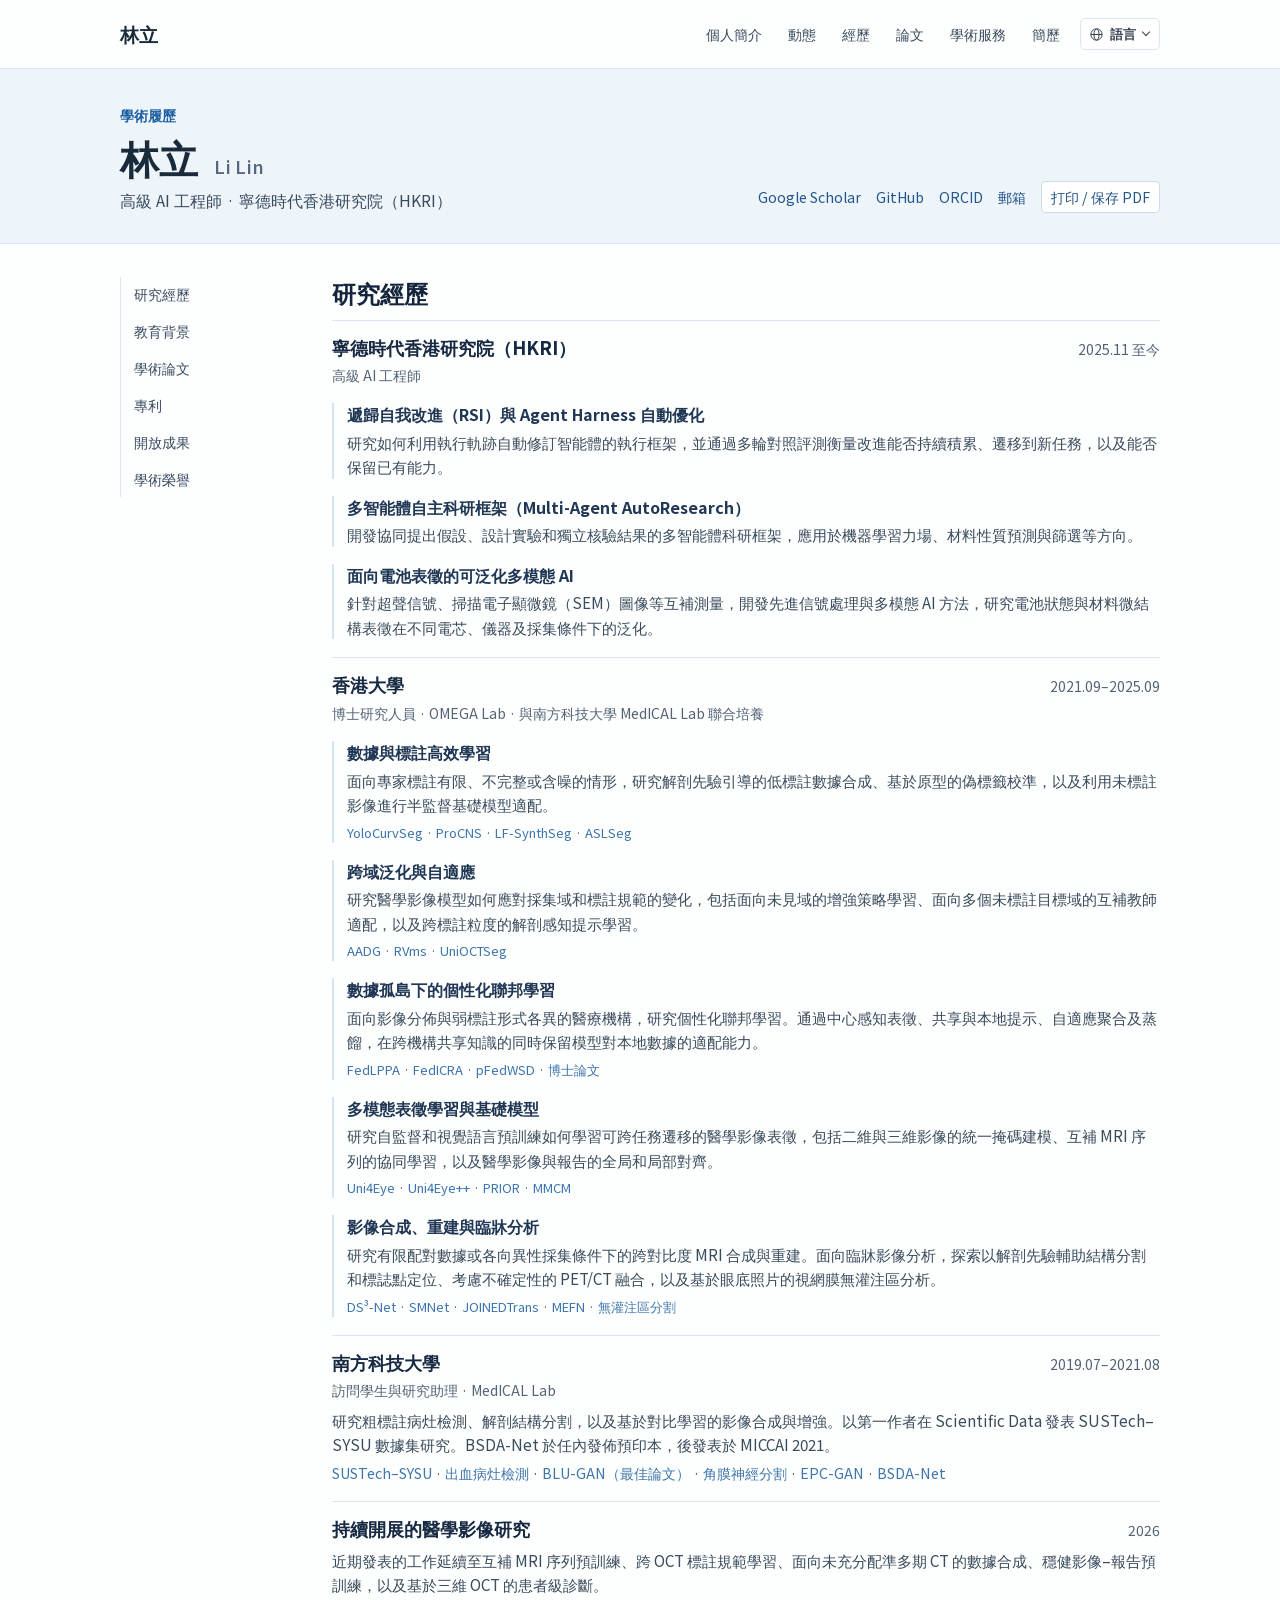
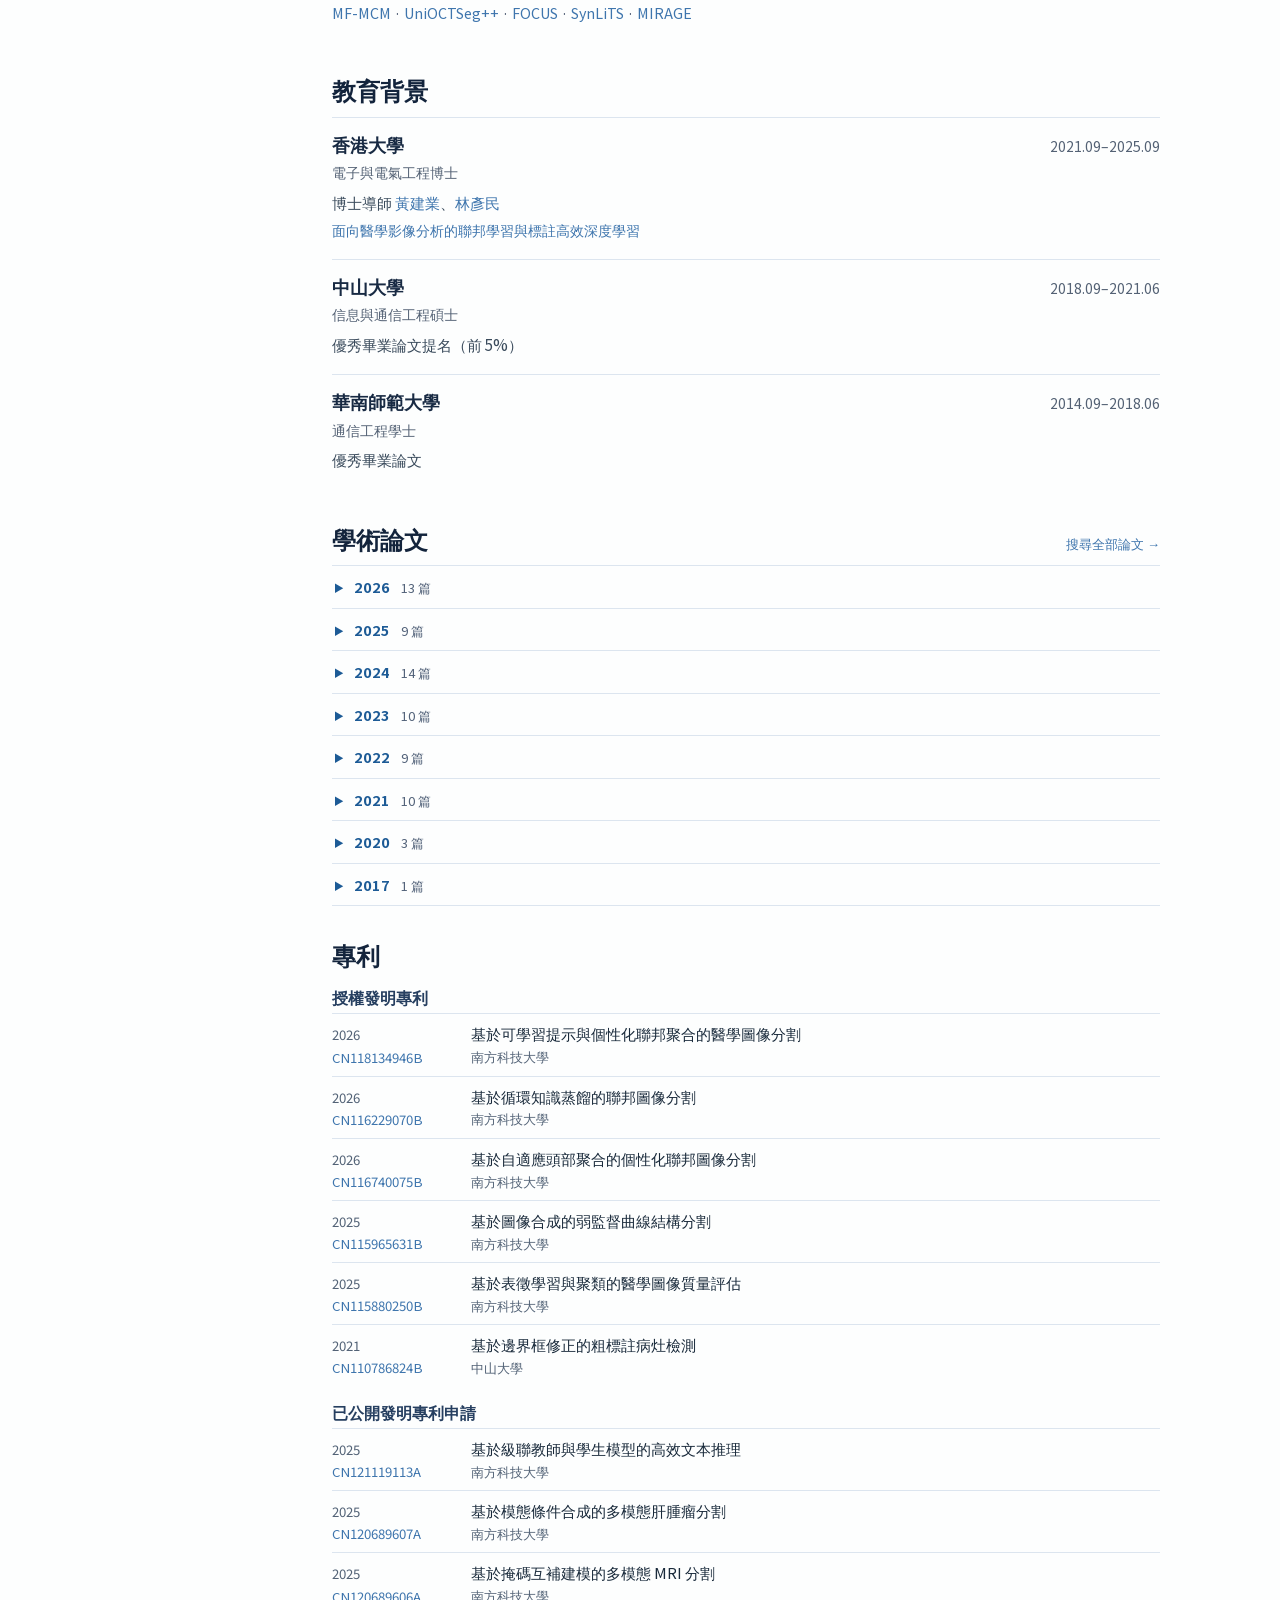
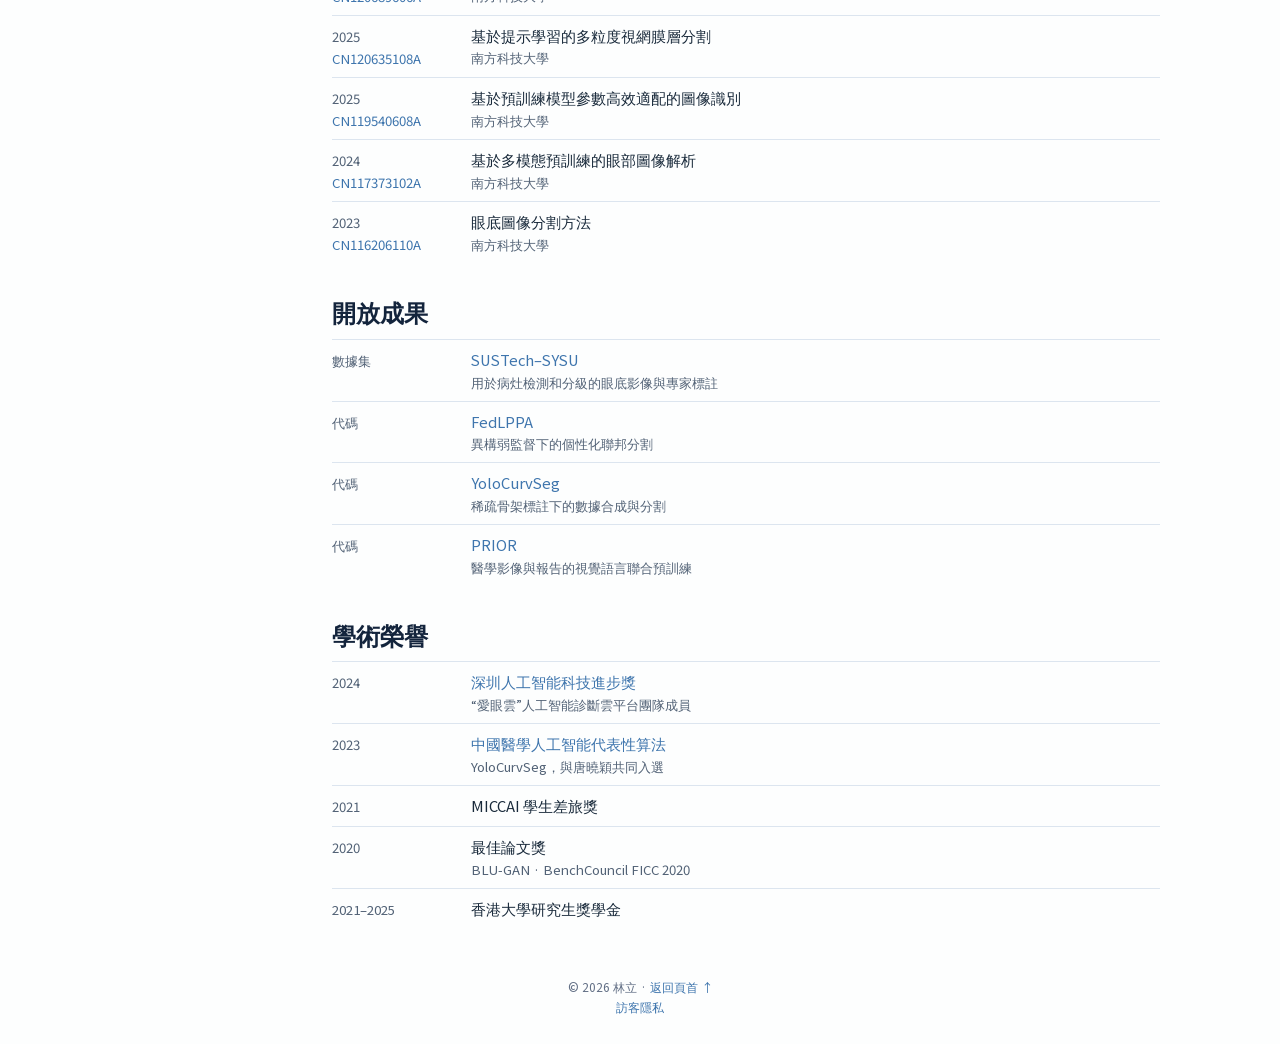
==== commit 188804a3: "Add multilingual share cards and refine academic CV research examples" ====
--- a/site/cv-zh-hant.html
+++ b/site/cv-zh-hant.html
@@ -57,10 +57,13 @@
 <div class="cv-entry-head"><h3>寧德時代香港研究院（HKRI）</h3><span>2025.11 至今</span></div>
 <p class="cv-role">高級 AI 工程師</p><section class="cv-topic"><h4>遞歸自我改進（RSI）與 Agent Harness 自動優化</h4><p>研究如何利用執行軌跡自動修訂智能體的執行框架，並通過多輪對照評測衡量改進能否持續積累、遷移到新任務，以及能否保留已有能力。</p></section><section class="cv-topic"><h4>多智能體自主科研框架（Multi-Agent AutoResearch）</h4><p>開發協同提出假設、設計實驗和獨立核驗結果的多智能體科研框架，應用於機器學習力場、材料性質預測與篩選等方向。</p></section><section class="cv-topic"><h4>面向電池表徵的可泛化多模態 AI</h4><p>針對超聲信號、掃描電子顯微鏡（SEM）圖像等互補測量，開發先進信號處理與多模態 AI 方法，研究電池狀態與材料微結構表徵在不同電芯、儀器及採集條件下的泛化。</p></section></article><article class="cv-entry">
 <div class="cv-entry-head"><h3>香港大學</h3><span>2021.09–2025.09</span></div>
-<p class="cv-role">博士研究人員 · OMEGA Lab · 與南方科技大學 MedICAL Lab 聯合培養</p><section class="cv-topic"><h4>數據與標註高效學習</h4><p>研究如何從稀疏、含噪的監督中學習像素級分割。YoloCurvSeg 將曲線狀解剖結構的合成與真實影像背景的重建分開，再利用對比學習將二者結合。在四個基準數據集上，單骨架方案使用的標註像素僅佔完整標註的 0.03%–1.40%。ProCNS 通過原型校準與區域級噪聲抑制，減少訓練中偽標籤誤差的累積。</p><p class="cv-topic-links"><a href="publications-zh-hant.html#yolocurvseg" class="cv-index-link">YoloCurvSeg</a><a href="https://doi.org/10.1016/j.media.2023.102937" class="cv-print-link">YoloCurvSeg</a> · <a href="publications-zh-hant.html#procns" class="cv-index-link">ProCNS</a><a href="https://doi.org/10.1109/JBHI.2024.3522958" class="cv-print-link">ProCNS</a> · <a href="publications-zh-hant.html#lfsynthseg" class="cv-index-link">LF-SynthSeg</a><a href="https://doi.org/10.1109/JBHI.2024.3489721" class="cv-print-link">LF-SynthSeg</a></p></section><section class="cv-topic"><h4>跨域泛化與自適應</h4><p>以設備與成像協議引起的輸入分佈偏移，以及不同中心的標註粒度差異為切入點。AADG 自動搜尋數據增強策略，以提高模型在未見成像域中的泛化能力。UniOCTSeg++ 通過層級提示和雙向一致性整合不同標註粒度的監督。在外部 OCT 測試中，採用 30% 標註數據和其餘未標註影像時，Dice 為 86.26%，全監督結果為 86.83%。研究還涵蓋高分辨率醫學影像的參數高效適配。</p><p class="cv-topic-links"><a href="publications-zh-hant.html#scholar-2" class="cv-index-link">AADG</a><a href="https://doi.org/10.1109/tmi.2022.3193146" class="cv-print-link">AADG</a> · <a href="publications-zh-hant.html#unioctsegplus" class="cv-index-link">UniOCTSeg++</a><a href="https://doi.org/10.1109/TMI.2026.3710244" class="cv-print-link">UniOCTSeg++</a> · <a href="publications-zh-hant.html#scholar-41" class="cv-index-link">Fusion Side Tuning</a><a href="https://doi.org/10.1109/bibm62325.2024.10821946" class="cv-print-link">Fusion Side Tuning</a></p></section><section class="cv-topic"><h4>數據孤島下的個性化聯邦學習</h4><p>面向跨機構的影像分佈與弱標註差異，研究原始數據留在各機構時的協同訓練。FedICRA 學習與中心相關的表徵，並自適應聚合分割頭。FedLPPA 用不同類型的提示建模各中心的數據分佈與標註稀疏性，同時採用雙解碼器與逐參數聚合，在眼底照片、OCTA、內窺鏡和 MRI 的四類分割任務上進行了評估。</p><p class="cv-topic-links"><a href="publications-zh-hant.html#fedlppa" class="cv-index-link">FedLPPA</a><a href="https://doi.org/10.1109/TMI.2024.3483221" class="cv-print-link">FedLPPA</a> · <a href="publications-zh-hant.html#fedicra" class="cv-index-link">FedICRA</a><a href="https://doi.org/10.1007/978-3-031-45673-2_20" class="cv-print-link">FedICRA</a> · <a href="https://hub.hku.hk/handle/10722/370810">博士論文</a></p></section><section class="cv-topic"><h4>面向醫學影像分析的多模態基礎模型</h4><p>從未標註影像、配對報告與互補成像序列中學習可遷移表徵。Uni4Eye++ 用圖像熵引導掩碼，通過模態特定的重建頭在二維和三維影像上開展聯合預訓練。PRIOR 在全局與局部層面對齊影像和報告，並在五項下游任務上評估遷移表現。MF-MCM 利用腦部 MRI 序列之間的互補信息，支持標註有限或序列缺失時的病灶分割。</p><p class="cv-topic-links"><a href="publications-zh-hant.html#uni4eyeplus" class="cv-index-link">Uni4Eye++</a><a href="https://doi.org/10.1109/TMI.2024.3422102" class="cv-print-link">Uni4Eye++</a> · <a href="publications-zh-hant.html#prior" class="cv-index-link">PRIOR</a><a href="https://openaccess.thecvf.com/content/ICCV2023/html/Cheng_PRIOR_Prototype_Representation_Joint_Learning_from_Medical_Images_and_Reports_ICCV_2023_paper.html" class="cv-print-link">PRIOR</a> · <a href="publications-zh-hant.html#mfmcm" class="cv-index-link">MF-MCM</a><a href="https://doi.org/10.1016/j.inffus.2026.104345" class="cv-print-link">MF-MCM</a></p></section><section class="cv-topic"><h4>影像分析與臨牀工作流程</h4><p>SynLiTS 結合期相條件合成和上下文感知融合，從配準不完全的多期肝臟 CT 中學習。MEFN 先估計各模態的不確定性，再融合 PET 與 CT 提供的證據。FOCUS 適配視覺基礎模型分析 OCT 切片，將切片預測彙總為患者級診斷，並在四家外部中心評估該流程。</p><p class="cv-topic-links"><a href="publications-zh-hant.html#synlits" class="cv-index-link">SynLiTS</a><a href="https://doi.org/10.1109/TMI.2026.3663583" class="cv-print-link">SynLiTS</a> · <a href="publications-zh-hant.html#mefn" class="cv-index-link">MEFN</a><a href="https://doi.org/10.1016/j.knosys.2025.113838" class="cv-print-link">MEFN</a> · <a href="publications-zh-hant.html#focus" class="cv-index-link">FOCUS</a><a href="https://doi.org/10.1038/s41746-026-03151-x" class="cv-print-link">FOCUS</a></p></section></article><article class="cv-entry">
+<p class="cv-role">博士研究人員 · OMEGA Lab · 與南方科技大學 MedICAL Lab 聯合培養</p><section class="cv-topic"><h4>數據與標註高效學習</h4><p>面向專家標註有限、不完整或含噪的情形，研究解剖先驗引導的低標註數據合成、基於原型的偽標籤校準，以及利用未標註影像進行半監督基礎模型適配。</p><p class="cv-topic-links"><a href="publications-zh-hant.html#yolocurvseg" class="cv-index-link">YoloCurvSeg</a><a href="https://doi.org/10.1016/j.media.2023.102937" class="cv-print-link">YoloCurvSeg</a> · <a href="publications-zh-hant.html#procns" class="cv-index-link">ProCNS</a><a href="https://doi.org/10.1109/JBHI.2024.3522958" class="cv-print-link">ProCNS</a> · <a href="publications-zh-hant.html#lfsynthseg" class="cv-index-link">LF-SynthSeg</a><a href="https://doi.org/10.1109/JBHI.2024.3489721" class="cv-print-link">LF-SynthSeg</a> · <a href="publications-zh-hant.html#scholar-17" class="cv-index-link">ASLSeg</a><a href="https://doi.org/10.1109/isbi56570.2024.10635501" class="cv-print-link">ASLSeg</a></p></section><section class="cv-topic"><h4>跨域泛化與自適應</h4><p>研究醫學影像模型如何應對採集域和標註規範的變化，包括面向未見域的增強策略學習、面向多個未標註目標域的互補教師適配，以及跨標註粒度的解剖感知提示學習。</p><p class="cv-topic-links"><a href="publications-zh-hant.html#scholar-2" class="cv-index-link">AADG</a><a href="https://doi.org/10.1109/tmi.2022.3193146" class="cv-print-link">AADG</a> · <a href="publications-zh-hant.html#scholar-33" class="cv-index-link">RVms</a><a href="https://doi.org/10.1007/978-3-031-21014-3_4" class="cv-print-link">RVms</a> · <a href="publications-zh-hant.html#unioctseg" class="cv-index-link">UniOCTSeg</a><a href="https://doi.org/10.1007/978-3-032-05325-1_60" class="cv-print-link">UniOCTSeg</a></p></section><section class="cv-topic"><h4>數據孤島下的個性化聯邦學習</h4><p>面向影像分佈與弱標註形式各異的醫療機構，研究個性化聯邦學習。通過中心感知表徵、共享與本地提示、自適應聚合及蒸餾，在跨機構共享知識的同時保留模型對本地數據的適配能力。</p><p class="cv-topic-links"><a href="publications-zh-hant.html#fedlppa" class="cv-index-link">FedLPPA</a><a href="https://doi.org/10.1109/TMI.2024.3483221" class="cv-print-link">FedLPPA</a> · <a href="publications-zh-hant.html#fedicra" class="cv-index-link">FedICRA</a><a href="https://doi.org/10.1007/978-3-031-45673-2_20" class="cv-print-link">FedICRA</a> · <a href="publications-zh-hant.html#scholar-68" class="cv-index-link">pFedWSD</a><a href="https://www.cjig.cn/zh/article/doi/10.11834/jig.230295/" class="cv-print-link">pFedWSD</a> · <a href="https://hub.hku.hk/handle/10722/370810">博士論文</a></p></section><section class="cv-topic"><h4>多模態表徵學習與基礎模型</h4><p>研究自監督和視覺語言預訓練如何學習可跨任務遷移的醫學影像表徵，包括二維與三維影像的統一掩碼建模、互補 MRI 序列的協同學習，以及醫學影像與報告的全局和局部對齊。</p><p class="cv-topic-links"><a href="publications-zh-hant.html#uni4eye" class="cv-index-link">Uni4Eye</a><a href="https://doi.org/10.1007/978-3-031-16452-1_9" class="cv-print-link">Uni4Eye</a> · <a href="publications-zh-hant.html#uni4eyeplus" class="cv-index-link">Uni4Eye++</a><a href="https://doi.org/10.1109/TMI.2024.3422102" class="cv-print-link">Uni4Eye++</a> · <a href="publications-zh-hant.html#prior" class="cv-index-link">PRIOR</a><a href="https://openaccess.thecvf.com/content/ICCV2023/html/Cheng_PRIOR_Prototype_Representation_Joint_Learning_from_Medical_Images_and_Reports_ICCV_2023_paper.html" class="cv-print-link">PRIOR</a> · <a href="publications-zh-hant.html#scholar-52" class="cv-index-link">MMCM</a><a href="https://doi.org/10.1109/bibm62325.2024.10822698" class="cv-print-link">MMCM</a></p></section><section class="cv-topic"><h4>影像合成、重建與臨牀分析</h4><p>研究有限配對數據或各向異性採集條件下的跨對比度 MRI 合成與重建。面向臨牀影像分析，探索以解剖先驗輔助結構分割和標誌點定位、考慮不確定性的 PET/CT 融合，以及基於眼底照片的視網膜無灌注區分析。</p><p class="cv-topic-links"><a href="publications-zh-hant.html#scholar-27" class="cv-index-link">DS³-Net</a><a href="https://doi.org/10.1007/978-3-031-16446-0_54" class="cv-print-link">DS³-Net</a> · <a href="publications-zh-hant.html#scholar-53" class="cv-index-link">SMNet</a><a href="https://doi.org/10.1109/bibm62325.2024.10822093" class="cv-print-link">SMNet</a> · <a href="publications-zh-hant.html#scholar-31" class="cv-index-link">JOINEDTrans</a><a href="https://doi.org/10.1016/j.compbiomed.2024.108613" class="cv-print-link">JOINEDTrans</a> · <a href="publications-zh-hant.html#mefn" class="cv-index-link">MEFN</a><a href="https://doi.org/10.1016/j.knosys.2025.113838" class="cv-print-link">MEFN</a> · <a href="publications-zh-hant.html#scholar-64" class="cv-index-link">無灌注區分割</a><a href="https://doi.org/10.1109/isbi60581.2025.10980880" class="cv-print-link">無灌注區分割</a></p></section></article><article class="cv-entry">
 <div class="cv-entry-head"><h3>南方科技大學</h3><span>2019.07–2021.08</span></div>
-<p class="cv-role">訪問學生與研究助理 · MedICAL Lab</p><p class="cv-entry-text">從事醫學圖像分割、粗標註病灶檢測與數據集建設，並以第一作者在 Scientific Data 發表 SUSTech–SYSU 數據集。</p>
-<p class="cv-topic-links"><a href="publications-zh-hant.html#sustech-sysu" class="cv-index-link">SUSTech–SYSU</a><a href="https://doi.org/10.1038/s41597-020-00755-0" class="cv-print-link">SUSTech–SYSU</a> · <a href="publications-zh-hant.html#bsdanet" class="cv-index-link">BSDA-Net</a><a href="https://doi.org/10.1007/978-3-030-87237-3_7" class="cv-print-link">BSDA-Net</a></p></article></section>
+<p class="cv-role">訪問學生與研究助理 · MedICAL Lab</p><p class="cv-entry-text">研究粗標註病灶檢測、解剖結構分割，以及基於對比學習的影像合成與增強。以第一作者在 Scientific Data 發表 SUSTech–SYSU 數據集研究。BSDA-Net 於任內發佈預印本，後發表於 MICCAI 2021。</p>
+<p class="cv-topic-links"><a href="publications-zh-hant.html#sustech-sysu" class="cv-index-link">SUSTech–SYSU</a><a href="https://doi.org/10.1038/s41597-020-00755-0" class="cv-print-link">SUSTech–SYSU</a> · <a href="publications-zh-hant.html#scholar-11" class="cv-index-link">出血病灶檢測</a><a href="https://doi.org/10.1109/isbi45749.2020.9098319" class="cv-print-link">出血病灶檢測</a> · <a href="publications-zh-hant.html#scholar-25" class="cv-index-link">BLU-GAN（最佳論文）</a><a href="https://doi.org/10.1007/978-981-16-1160-5_1" class="cv-print-link">BLU-GAN（最佳論文）</a> · <a href="publications-zh-hant.html#scholar-35" class="cv-index-link">角膜神經分割</a><a href="https://doi.org/10.1109/isbi48211.2021.9433955" class="cv-print-link">角膜神經分割</a> · <a href="publications-zh-hant.html#scholar-23" class="cv-index-link">EPC-GAN</a><a href="https://doi.org/10.1109/isbi48211.2021.9434005" class="cv-print-link">EPC-GAN</a> · <a href="publications-zh-hant.html#bsdanet" class="cv-index-link">BSDA-Net</a><a href="https://doi.org/10.1007/978-3-030-87237-3_7" class="cv-print-link">BSDA-Net</a></p></article><article class="cv-entry">
+<div class="cv-entry-head"><h3>持續開展的醫學影像研究</h3><span>2026</span></div>
+<p class="cv-entry-text">近期發表的工作延續至互補 MRI 序列預訓練、跨 OCT 標註規範學習、面向未充分配準多期 CT 的數據合成、穩健影像–報告預訓練，以及基於三維 OCT 的患者級診斷。</p>
+<p class="cv-topic-links"><a href="publications-zh-hant.html#mfmcm" class="cv-index-link">MF-MCM</a><a href="https://doi.org/10.1016/j.inffus.2026.104345" class="cv-print-link">MF-MCM</a> · <a href="publications-zh-hant.html#unioctsegplus" class="cv-index-link">UniOCTSeg++</a><a href="https://doi.org/10.1109/TMI.2026.3710244" class="cv-print-link">UniOCTSeg++</a> · <a href="publications-zh-hant.html#focus" class="cv-index-link">FOCUS</a><a href="https://doi.org/10.1038/s41746-026-03151-x" class="cv-print-link">FOCUS</a> · <a href="publications-zh-hant.html#synlits" class="cv-index-link">SynLiTS</a><a href="https://doi.org/10.1109/TMI.2026.3663583" class="cv-print-link">SynLiTS</a> · <a href="publications-zh-hant.html#mirage" class="cv-index-link">MIRAGE</a><a href="https://doi.org/10.1016/j.media.2025.103912" class="cv-print-link">MIRAGE</a></p></article></section>
 <section class="cv-section" aria-labelledby="education"><h2 id="education">教育背景</h2><article class="cv-entry">
 <div class="cv-entry-head"><h3>香港大學</h3><span>2021.09–2025.09</span></div>
 <p class="cv-role">電子與電氣工程博士</p><p class="cv-entry-text">博士導師 <a href="https://hub.hku.hk/cris/rp/rp00189">黃建業</a>、<a href="https://hub.hku.hk/cris/rp/rp00131">林彥民</a></p><p><a href="https://hub.hku.hk/handle/10722/370810">面向醫學影像分析的聯邦學習與標註高效深度學習</a></p></article><article class="cv-entry">
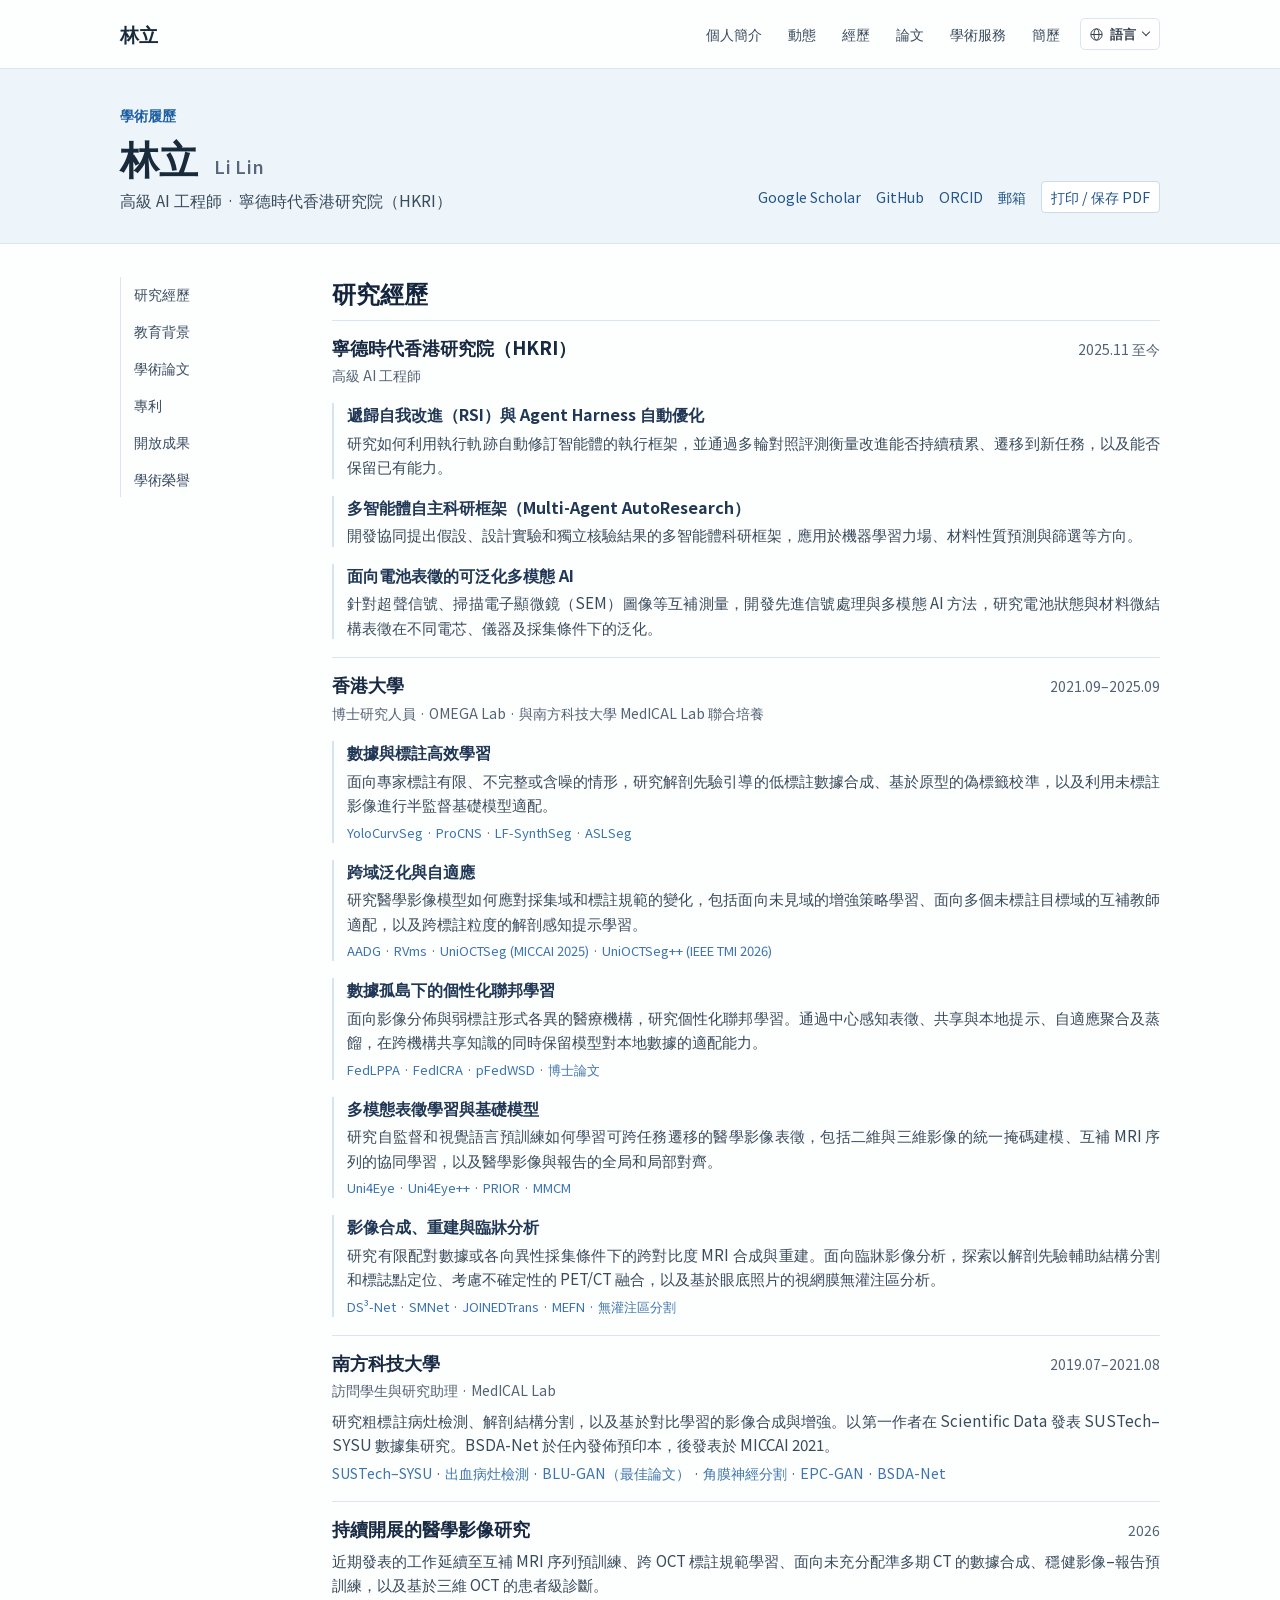
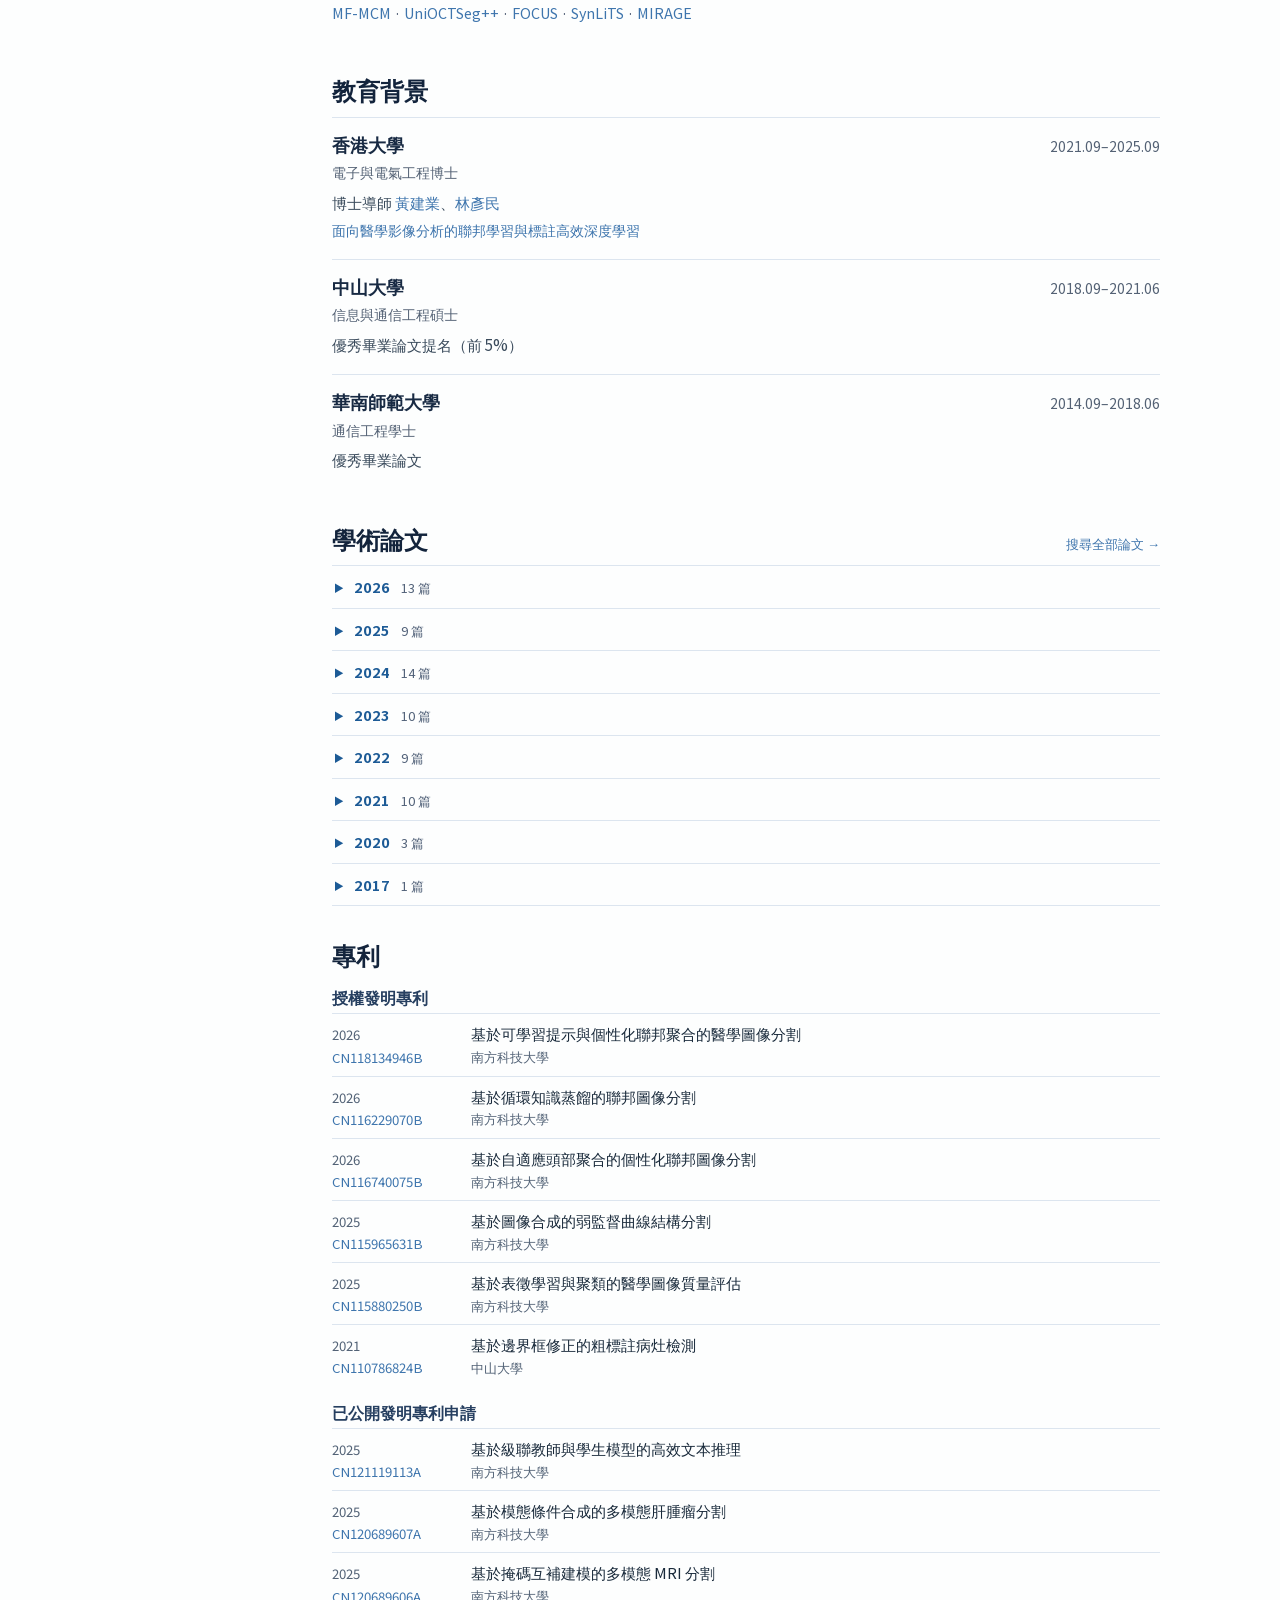
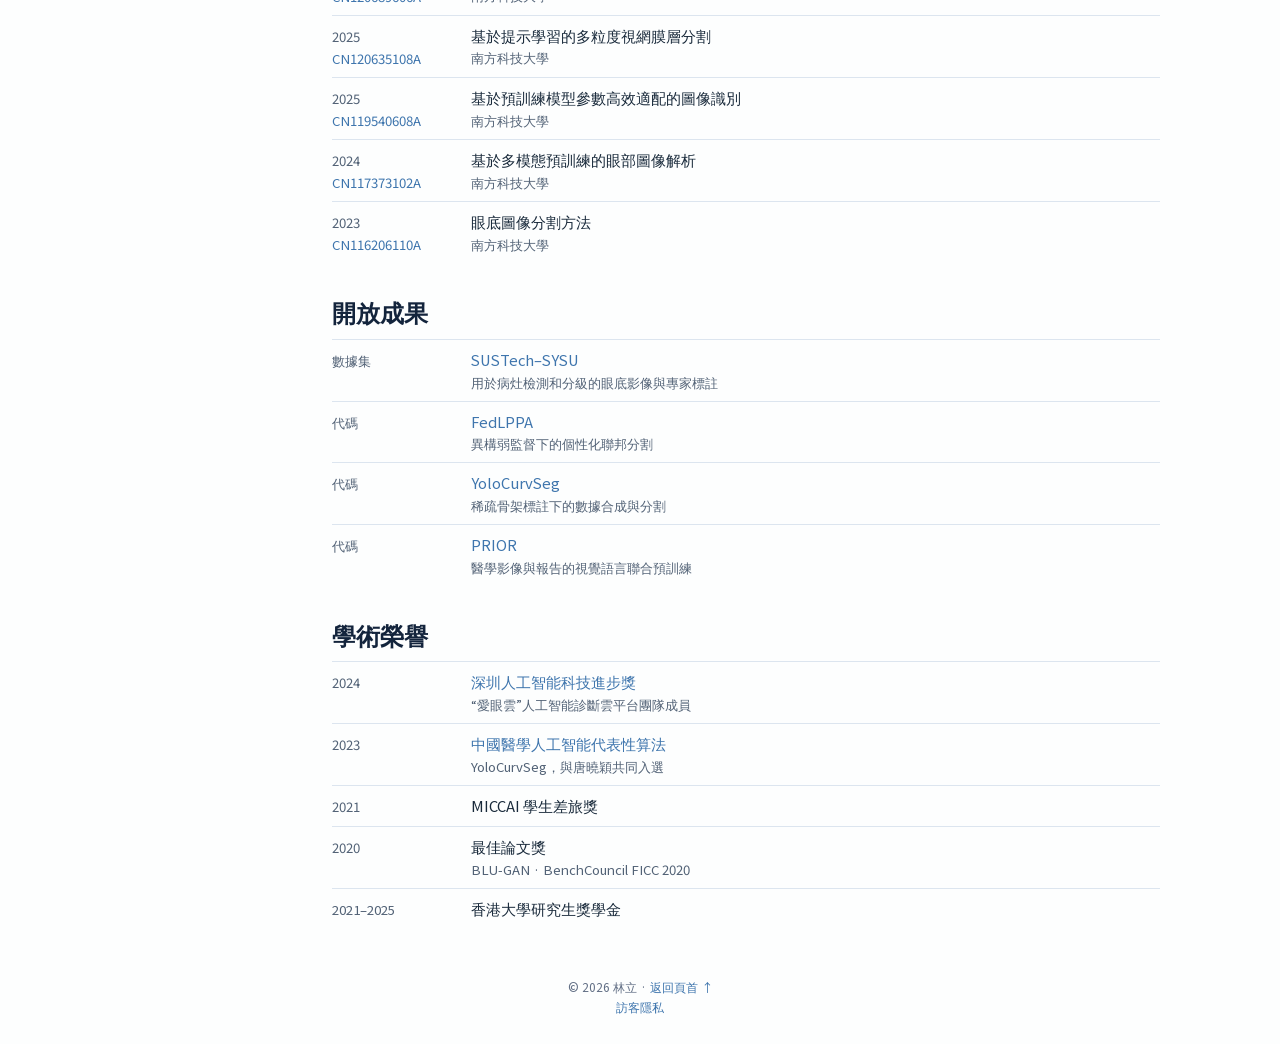
==== commit 2dbc25f6: "Show both UniOCTSeg editions and justify CV paragraphs" ====
--- a/site/cv-zh-hant.html
+++ b/site/cv-zh-hant.html
@@ -11,7 +11,7 @@
 <link rel="alternate" hreflang="zh-CN" href="https://llmir.github.io/cv-zh.html">
 <link rel="alternate" hreflang="zh-Hant" href="https://llmir.github.io/cv-zh-hant.html">
 <title>林立 Li Lin · 學術履歷</title>
-<link rel="stylesheet" href="assets/style.css">
+<link rel="stylesheet" href="assets/style.css?v=cv-justify">
 <link rel="stylesheet" href="assets/publication-design.css">
 <link rel="icon" href="assets/favicon.svg" type="image/svg+xml">
 <script src="assets/site.js?v=publication-views" defer></script>
@@ -57,7 +57,7 @@
 <div class="cv-entry-head"><h3>寧德時代香港研究院（HKRI）</h3><span>2025.11 至今</span></div>
 <p class="cv-role">高級 AI 工程師</p><section class="cv-topic"><h4>遞歸自我改進（RSI）與 Agent Harness 自動優化</h4><p>研究如何利用執行軌跡自動修訂智能體的執行框架，並通過多輪對照評測衡量改進能否持續積累、遷移到新任務，以及能否保留已有能力。</p></section><section class="cv-topic"><h4>多智能體自主科研框架（Multi-Agent AutoResearch）</h4><p>開發協同提出假設、設計實驗和獨立核驗結果的多智能體科研框架，應用於機器學習力場、材料性質預測與篩選等方向。</p></section><section class="cv-topic"><h4>面向電池表徵的可泛化多模態 AI</h4><p>針對超聲信號、掃描電子顯微鏡（SEM）圖像等互補測量，開發先進信號處理與多模態 AI 方法，研究電池狀態與材料微結構表徵在不同電芯、儀器及採集條件下的泛化。</p></section></article><article class="cv-entry">
 <div class="cv-entry-head"><h3>香港大學</h3><span>2021.09–2025.09</span></div>
-<p class="cv-role">博士研究人員 · OMEGA Lab · 與南方科技大學 MedICAL Lab 聯合培養</p><section class="cv-topic"><h4>數據與標註高效學習</h4><p>面向專家標註有限、不完整或含噪的情形，研究解剖先驗引導的低標註數據合成、基於原型的偽標籤校準，以及利用未標註影像進行半監督基礎模型適配。</p><p class="cv-topic-links"><a href="publications-zh-hant.html#yolocurvseg" class="cv-index-link">YoloCurvSeg</a><a href="https://doi.org/10.1016/j.media.2023.102937" class="cv-print-link">YoloCurvSeg</a> · <a href="publications-zh-hant.html#procns" class="cv-index-link">ProCNS</a><a href="https://doi.org/10.1109/JBHI.2024.3522958" class="cv-print-link">ProCNS</a> · <a href="publications-zh-hant.html#lfsynthseg" class="cv-index-link">LF-SynthSeg</a><a href="https://doi.org/10.1109/JBHI.2024.3489721" class="cv-print-link">LF-SynthSeg</a> · <a href="publications-zh-hant.html#scholar-17" class="cv-index-link">ASLSeg</a><a href="https://doi.org/10.1109/isbi56570.2024.10635501" class="cv-print-link">ASLSeg</a></p></section><section class="cv-topic"><h4>跨域泛化與自適應</h4><p>研究醫學影像模型如何應對採集域和標註規範的變化，包括面向未見域的增強策略學習、面向多個未標註目標域的互補教師適配，以及跨標註粒度的解剖感知提示學習。</p><p class="cv-topic-links"><a href="publications-zh-hant.html#scholar-2" class="cv-index-link">AADG</a><a href="https://doi.org/10.1109/tmi.2022.3193146" class="cv-print-link">AADG</a> · <a href="publications-zh-hant.html#scholar-33" class="cv-index-link">RVms</a><a href="https://doi.org/10.1007/978-3-031-21014-3_4" class="cv-print-link">RVms</a> · <a href="publications-zh-hant.html#unioctseg" class="cv-index-link">UniOCTSeg</a><a href="https://doi.org/10.1007/978-3-032-05325-1_60" class="cv-print-link">UniOCTSeg</a></p></section><section class="cv-topic"><h4>數據孤島下的個性化聯邦學習</h4><p>面向影像分佈與弱標註形式各異的醫療機構，研究個性化聯邦學習。通過中心感知表徵、共享與本地提示、自適應聚合及蒸餾，在跨機構共享知識的同時保留模型對本地數據的適配能力。</p><p class="cv-topic-links"><a href="publications-zh-hant.html#fedlppa" class="cv-index-link">FedLPPA</a><a href="https://doi.org/10.1109/TMI.2024.3483221" class="cv-print-link">FedLPPA</a> · <a href="publications-zh-hant.html#fedicra" class="cv-index-link">FedICRA</a><a href="https://doi.org/10.1007/978-3-031-45673-2_20" class="cv-print-link">FedICRA</a> · <a href="publications-zh-hant.html#scholar-68" class="cv-index-link">pFedWSD</a><a href="https://www.cjig.cn/zh/article/doi/10.11834/jig.230295/" class="cv-print-link">pFedWSD</a> · <a href="https://hub.hku.hk/handle/10722/370810">博士論文</a></p></section><section class="cv-topic"><h4>多模態表徵學習與基礎模型</h4><p>研究自監督和視覺語言預訓練如何學習可跨任務遷移的醫學影像表徵，包括二維與三維影像的統一掩碼建模、互補 MRI 序列的協同學習，以及醫學影像與報告的全局和局部對齊。</p><p class="cv-topic-links"><a href="publications-zh-hant.html#uni4eye" class="cv-index-link">Uni4Eye</a><a href="https://doi.org/10.1007/978-3-031-16452-1_9" class="cv-print-link">Uni4Eye</a> · <a href="publications-zh-hant.html#uni4eyeplus" class="cv-index-link">Uni4Eye++</a><a href="https://doi.org/10.1109/TMI.2024.3422102" class="cv-print-link">Uni4Eye++</a> · <a href="publications-zh-hant.html#prior" class="cv-index-link">PRIOR</a><a href="https://openaccess.thecvf.com/content/ICCV2023/html/Cheng_PRIOR_Prototype_Representation_Joint_Learning_from_Medical_Images_and_Reports_ICCV_2023_paper.html" class="cv-print-link">PRIOR</a> · <a href="publications-zh-hant.html#scholar-52" class="cv-index-link">MMCM</a><a href="https://doi.org/10.1109/bibm62325.2024.10822698" class="cv-print-link">MMCM</a></p></section><section class="cv-topic"><h4>影像合成、重建與臨牀分析</h4><p>研究有限配對數據或各向異性採集條件下的跨對比度 MRI 合成與重建。面向臨牀影像分析，探索以解剖先驗輔助結構分割和標誌點定位、考慮不確定性的 PET/CT 融合，以及基於眼底照片的視網膜無灌注區分析。</p><p class="cv-topic-links"><a href="publications-zh-hant.html#scholar-27" class="cv-index-link">DS³-Net</a><a href="https://doi.org/10.1007/978-3-031-16446-0_54" class="cv-print-link">DS³-Net</a> · <a href="publications-zh-hant.html#scholar-53" class="cv-index-link">SMNet</a><a href="https://doi.org/10.1109/bibm62325.2024.10822093" class="cv-print-link">SMNet</a> · <a href="publications-zh-hant.html#scholar-31" class="cv-index-link">JOINEDTrans</a><a href="https://doi.org/10.1016/j.compbiomed.2024.108613" class="cv-print-link">JOINEDTrans</a> · <a href="publications-zh-hant.html#mefn" class="cv-index-link">MEFN</a><a href="https://doi.org/10.1016/j.knosys.2025.113838" class="cv-print-link">MEFN</a> · <a href="publications-zh-hant.html#scholar-64" class="cv-index-link">無灌注區分割</a><a href="https://doi.org/10.1109/isbi60581.2025.10980880" class="cv-print-link">無灌注區分割</a></p></section></article><article class="cv-entry">
+<p class="cv-role">博士研究人員 · OMEGA Lab · 與南方科技大學 MedICAL Lab 聯合培養</p><section class="cv-topic"><h4>數據與標註高效學習</h4><p>面向專家標註有限、不完整或含噪的情形，研究解剖先驗引導的低標註數據合成、基於原型的偽標籤校準，以及利用未標註影像進行半監督基礎模型適配。</p><p class="cv-topic-links"><a href="publications-zh-hant.html#yolocurvseg" class="cv-index-link">YoloCurvSeg</a><a href="https://doi.org/10.1016/j.media.2023.102937" class="cv-print-link">YoloCurvSeg</a> · <a href="publications-zh-hant.html#procns" class="cv-index-link">ProCNS</a><a href="https://doi.org/10.1109/JBHI.2024.3522958" class="cv-print-link">ProCNS</a> · <a href="publications-zh-hant.html#lfsynthseg" class="cv-index-link">LF-SynthSeg</a><a href="https://doi.org/10.1109/JBHI.2024.3489721" class="cv-print-link">LF-SynthSeg</a> · <a href="publications-zh-hant.html#scholar-17" class="cv-index-link">ASLSeg</a><a href="https://doi.org/10.1109/isbi56570.2024.10635501" class="cv-print-link">ASLSeg</a></p></section><section class="cv-topic"><h4>跨域泛化與自適應</h4><p>研究醫學影像模型如何應對採集域和標註規範的變化，包括面向未見域的增強策略學習、面向多個未標註目標域的互補教師適配，以及跨標註粒度的解剖感知提示學習。</p><p class="cv-topic-links"><a href="publications-zh-hant.html#scholar-2" class="cv-index-link">AADG</a><a href="https://doi.org/10.1109/tmi.2022.3193146" class="cv-print-link">AADG</a> · <a href="publications-zh-hant.html#scholar-33" class="cv-index-link">RVms</a><a href="https://doi.org/10.1007/978-3-031-21014-3_4" class="cv-print-link">RVms</a> · <a href="publications-zh-hant.html#unioctseg" class="cv-index-link">UniOCTSeg (MICCAI 2025)</a><a href="https://doi.org/10.1007/978-3-032-05325-1_60" class="cv-print-link">UniOCTSeg (MICCAI 2025)</a> · <a href="publications-zh-hant.html#unioctsegplus" class="cv-index-link">UniOCTSeg++ (IEEE TMI 2026)</a><a href="https://doi.org/10.1109/TMI.2026.3710244" class="cv-print-link">UniOCTSeg++ (IEEE TMI 2026)</a></p></section><section class="cv-topic"><h4>數據孤島下的個性化聯邦學習</h4><p>面向影像分佈與弱標註形式各異的醫療機構，研究個性化聯邦學習。通過中心感知表徵、共享與本地提示、自適應聚合及蒸餾，在跨機構共享知識的同時保留模型對本地數據的適配能力。</p><p class="cv-topic-links"><a href="publications-zh-hant.html#fedlppa" class="cv-index-link">FedLPPA</a><a href="https://doi.org/10.1109/TMI.2024.3483221" class="cv-print-link">FedLPPA</a> · <a href="publications-zh-hant.html#fedicra" class="cv-index-link">FedICRA</a><a href="https://doi.org/10.1007/978-3-031-45673-2_20" class="cv-print-link">FedICRA</a> · <a href="publications-zh-hant.html#scholar-68" class="cv-index-link">pFedWSD</a><a href="https://www.cjig.cn/zh/article/doi/10.11834/jig.230295/" class="cv-print-link">pFedWSD</a> · <a href="https://hub.hku.hk/handle/10722/370810">博士論文</a></p></section><section class="cv-topic"><h4>多模態表徵學習與基礎模型</h4><p>研究自監督和視覺語言預訓練如何學習可跨任務遷移的醫學影像表徵，包括二維與三維影像的統一掩碼建模、互補 MRI 序列的協同學習，以及醫學影像與報告的全局和局部對齊。</p><p class="cv-topic-links"><a href="publications-zh-hant.html#uni4eye" class="cv-index-link">Uni4Eye</a><a href="https://doi.org/10.1007/978-3-031-16452-1_9" class="cv-print-link">Uni4Eye</a> · <a href="publications-zh-hant.html#uni4eyeplus" class="cv-index-link">Uni4Eye++</a><a href="https://doi.org/10.1109/TMI.2024.3422102" class="cv-print-link">Uni4Eye++</a> · <a href="publications-zh-hant.html#prior" class="cv-index-link">PRIOR</a><a href="https://openaccess.thecvf.com/content/ICCV2023/html/Cheng_PRIOR_Prototype_Representation_Joint_Learning_from_Medical_Images_and_Reports_ICCV_2023_paper.html" class="cv-print-link">PRIOR</a> · <a href="publications-zh-hant.html#scholar-52" class="cv-index-link">MMCM</a><a href="https://doi.org/10.1109/bibm62325.2024.10822698" class="cv-print-link">MMCM</a></p></section><section class="cv-topic"><h4>影像合成、重建與臨牀分析</h4><p>研究有限配對數據或各向異性採集條件下的跨對比度 MRI 合成與重建。面向臨牀影像分析，探索以解剖先驗輔助結構分割和標誌點定位、考慮不確定性的 PET/CT 融合，以及基於眼底照片的視網膜無灌注區分析。</p><p class="cv-topic-links"><a href="publications-zh-hant.html#scholar-27" class="cv-index-link">DS³-Net</a><a href="https://doi.org/10.1007/978-3-031-16446-0_54" class="cv-print-link">DS³-Net</a> · <a href="publications-zh-hant.html#scholar-53" class="cv-index-link">SMNet</a><a href="https://doi.org/10.1109/bibm62325.2024.10822093" class="cv-print-link">SMNet</a> · <a href="publications-zh-hant.html#scholar-31" class="cv-index-link">JOINEDTrans</a><a href="https://doi.org/10.1016/j.compbiomed.2024.108613" class="cv-print-link">JOINEDTrans</a> · <a href="publications-zh-hant.html#mefn" class="cv-index-link">MEFN</a><a href="https://doi.org/10.1016/j.knosys.2025.113838" class="cv-print-link">MEFN</a> · <a href="publications-zh-hant.html#scholar-64" class="cv-index-link">無灌注區分割</a><a href="https://doi.org/10.1109/isbi60581.2025.10980880" class="cv-print-link">無灌注區分割</a></p></section></article><article class="cv-entry">
 <div class="cv-entry-head"><h3>南方科技大學</h3><span>2019.07–2021.08</span></div>
 <p class="cv-role">訪問學生與研究助理 · MedICAL Lab</p><p class="cv-entry-text">研究粗標註病灶檢測、解剖結構分割，以及基於對比學習的影像合成與增強。以第一作者在 Scientific Data 發表 SUSTech–SYSU 數據集研究。BSDA-Net 於任內發佈預印本，後發表於 MICCAI 2021。</p>
 <p class="cv-topic-links"><a href="publications-zh-hant.html#sustech-sysu" class="cv-index-link">SUSTech–SYSU</a><a href="https://doi.org/10.1038/s41597-020-00755-0" class="cv-print-link">SUSTech–SYSU</a> · <a href="publications-zh-hant.html#scholar-11" class="cv-index-link">出血病灶檢測</a><a href="https://doi.org/10.1109/isbi45749.2020.9098319" class="cv-print-link">出血病灶檢測</a> · <a href="publications-zh-hant.html#scholar-25" class="cv-index-link">BLU-GAN（最佳論文）</a><a href="https://doi.org/10.1007/978-981-16-1160-5_1" class="cv-print-link">BLU-GAN（最佳論文）</a> · <a href="publications-zh-hant.html#scholar-35" class="cv-index-link">角膜神經分割</a><a href="https://doi.org/10.1109/isbi48211.2021.9433955" class="cv-print-link">角膜神經分割</a> · <a href="publications-zh-hant.html#scholar-23" class="cv-index-link">EPC-GAN</a><a href="https://doi.org/10.1109/isbi48211.2021.9434005" class="cv-print-link">EPC-GAN</a> · <a href="publications-zh-hant.html#bsdanet" class="cv-index-link">BSDA-Net</a><a href="https://doi.org/10.1007/978-3-030-87237-3_7" class="cv-print-link">BSDA-Net</a></p></article><article class="cv-entry">
--- a/site/assets/style.css
+++ b/site/assets/style.css
@@ -203,6 +203,9 @@
 .cv-topic-links,.cv-topic .cv-topic-links{color:#4b5971;font-size:.79rem;margin-top:5px}
 .cv-entry-text{margin-top:6px}
 .cv-entry-text+p{font-size:.87rem;line-height:1.5;margin-top:5px}
+@media screen and (min-width:901px),print{
+ .cv-topic p:not(.cv-topic-links),.cv-entry-text{text-align:justify}
+}
 .cv-subheading{font-size:.97rem;color:#263f60;margin:16px 0 6px}
 .cv-list{list-style:none;margin:0;padding:0}
 .cv-list li{display:grid;grid-template-columns:125px minmax(0,1fr);gap:14px;align-items:baseline;border-top:1px solid var(--line);padding:8px 0;font-size:.9rem}
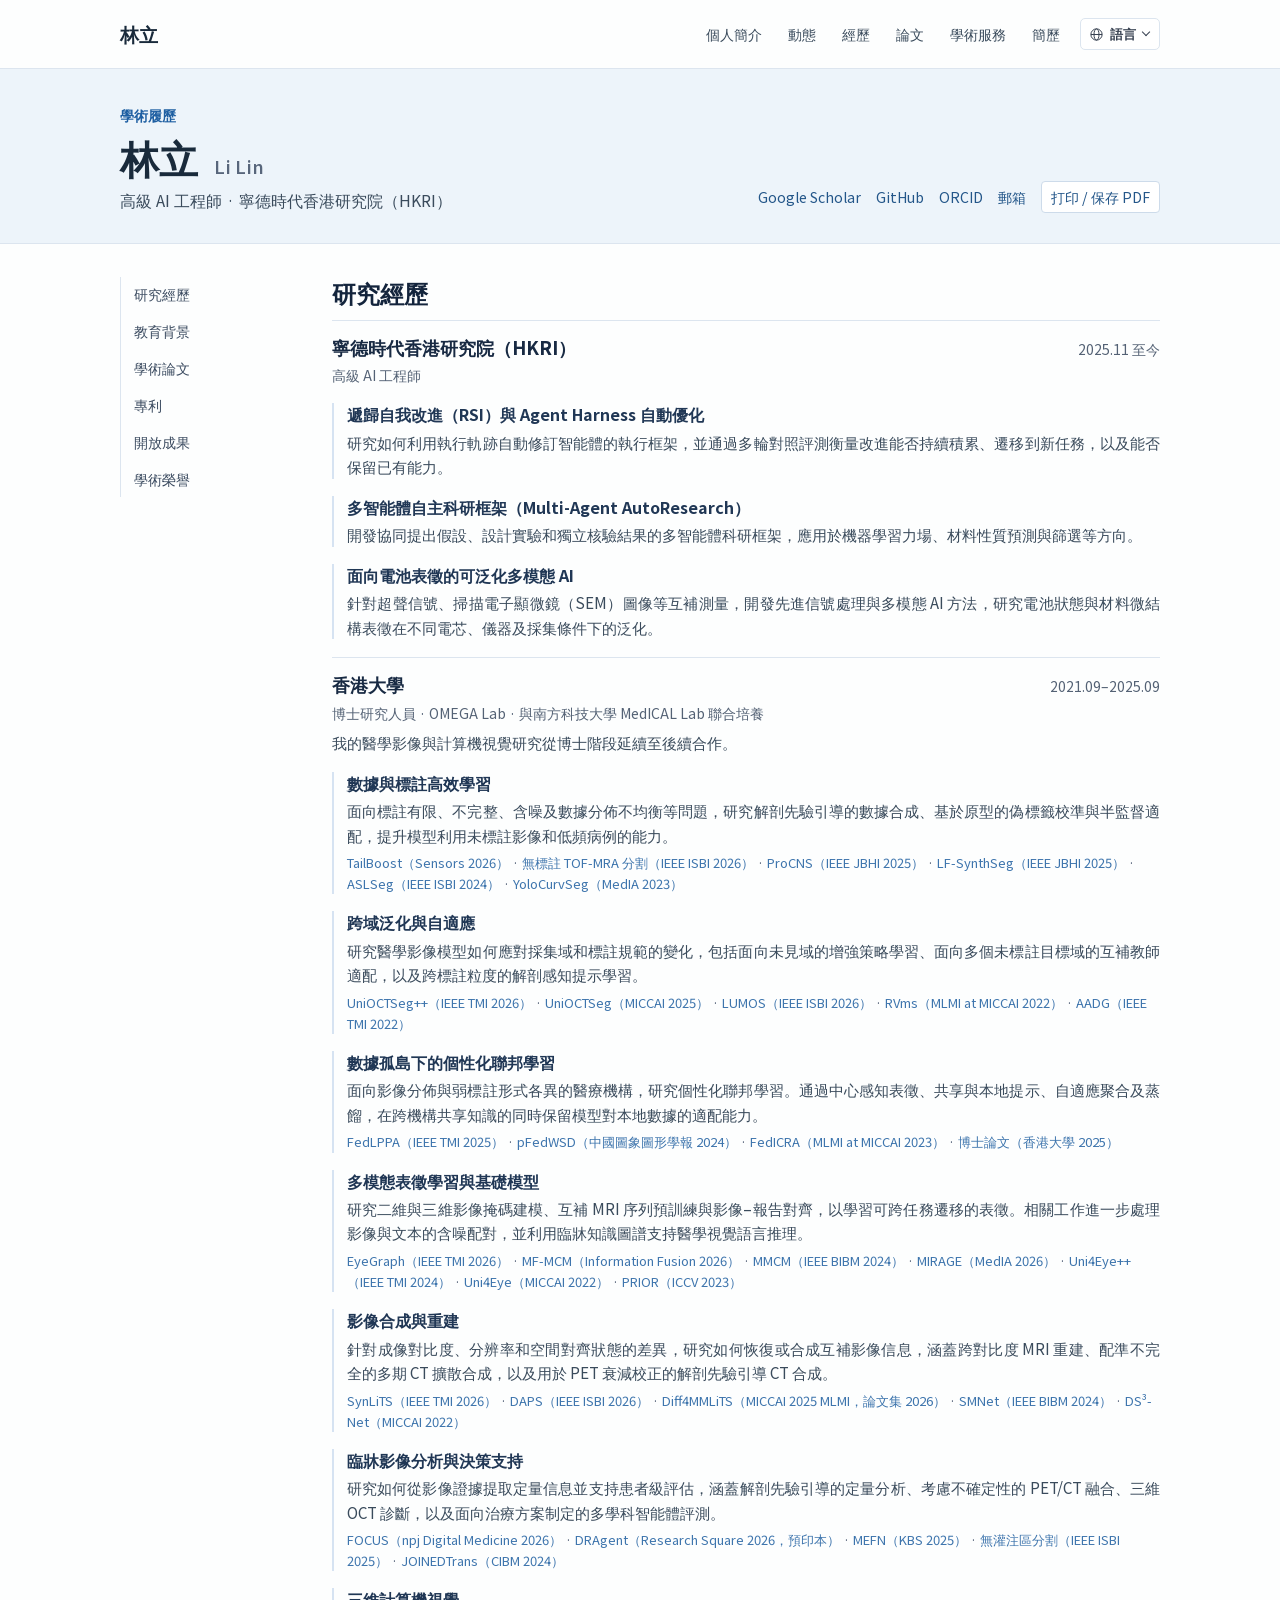
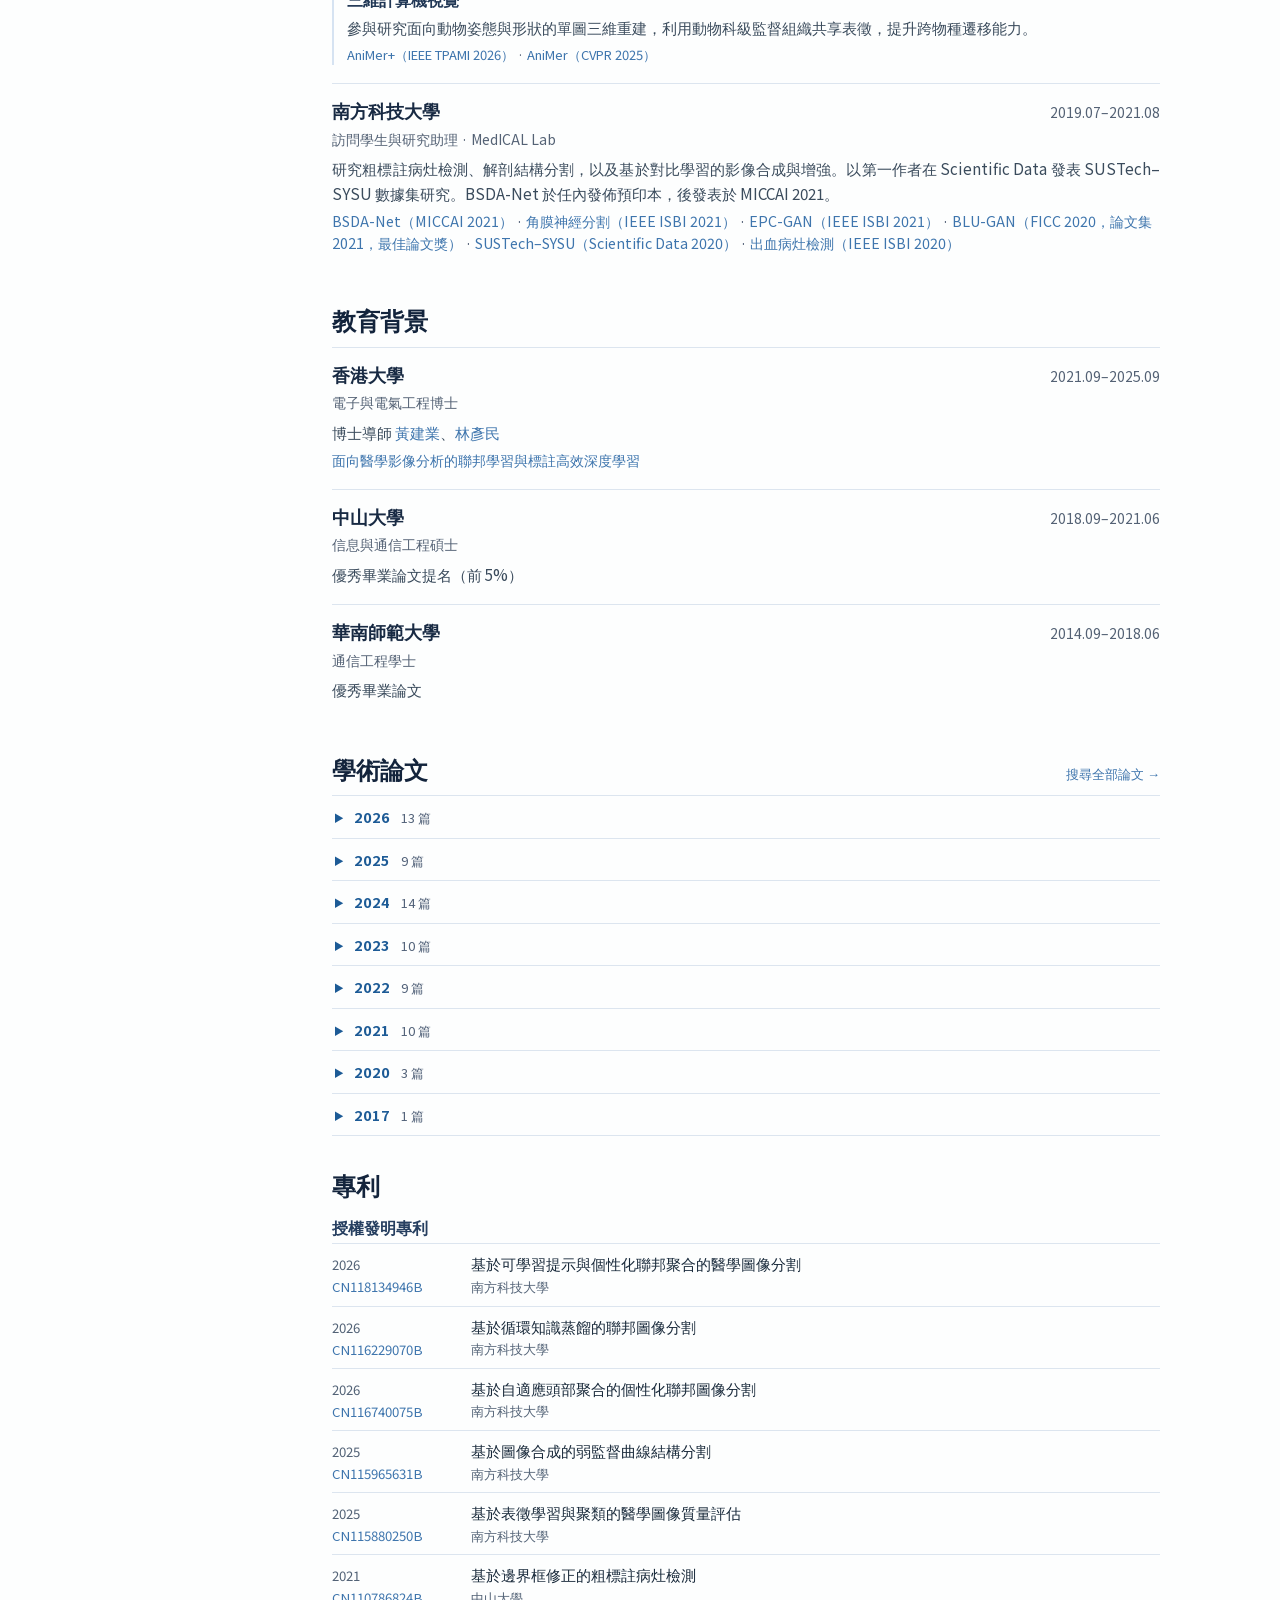
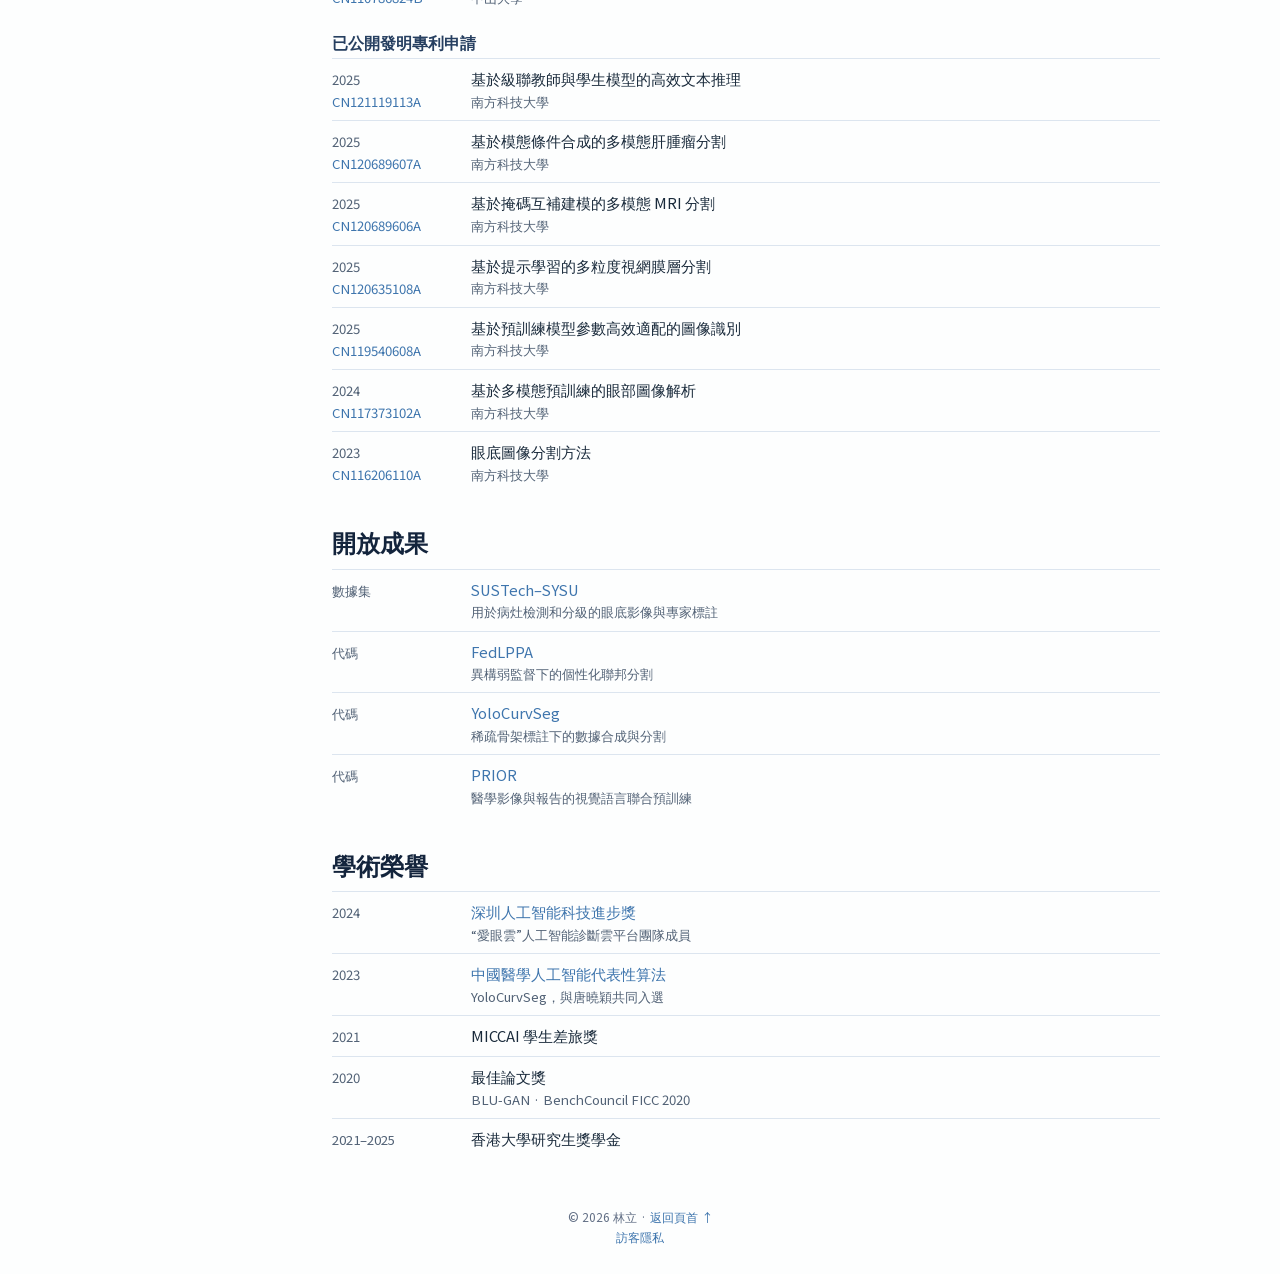
==== commit b8f6291b: "Group dated CV publications by research direction and series" ====
--- a/site/cv-zh-hant.html
+++ b/site/cv-zh-hant.html
@@ -57,13 +57,10 @@
 <div class="cv-entry-head"><h3>寧德時代香港研究院（HKRI）</h3><span>2025.11 至今</span></div>
 <p class="cv-role">高級 AI 工程師</p><section class="cv-topic"><h4>遞歸自我改進（RSI）與 Agent Harness 自動優化</h4><p>研究如何利用執行軌跡自動修訂智能體的執行框架，並通過多輪對照評測衡量改進能否持續積累、遷移到新任務，以及能否保留已有能力。</p></section><section class="cv-topic"><h4>多智能體自主科研框架（Multi-Agent AutoResearch）</h4><p>開發協同提出假設、設計實驗和獨立核驗結果的多智能體科研框架，應用於機器學習力場、材料性質預測與篩選等方向。</p></section><section class="cv-topic"><h4>面向電池表徵的可泛化多模態 AI</h4><p>針對超聲信號、掃描電子顯微鏡（SEM）圖像等互補測量，開發先進信號處理與多模態 AI 方法，研究電池狀態與材料微結構表徵在不同電芯、儀器及採集條件下的泛化。</p></section></article><article class="cv-entry">
 <div class="cv-entry-head"><h3>香港大學</h3><span>2021.09–2025.09</span></div>
-<p class="cv-role">博士研究人員 · OMEGA Lab · 與南方科技大學 MedICAL Lab 聯合培養</p><section class="cv-topic"><h4>數據與標註高效學習</h4><p>面向專家標註有限、不完整或含噪的情形，研究解剖先驗引導的低標註數據合成、基於原型的偽標籤校準，以及利用未標註影像進行半監督基礎模型適配。</p><p class="cv-topic-links"><a href="publications-zh-hant.html#yolocurvseg" class="cv-index-link">YoloCurvSeg</a><a href="https://doi.org/10.1016/j.media.2023.102937" class="cv-print-link">YoloCurvSeg</a> · <a href="publications-zh-hant.html#procns" class="cv-index-link">ProCNS</a><a href="https://doi.org/10.1109/JBHI.2024.3522958" class="cv-print-link">ProCNS</a> · <a href="publications-zh-hant.html#lfsynthseg" class="cv-index-link">LF-SynthSeg</a><a href="https://doi.org/10.1109/JBHI.2024.3489721" class="cv-print-link">LF-SynthSeg</a> · <a href="publications-zh-hant.html#scholar-17" class="cv-index-link">ASLSeg</a><a href="https://doi.org/10.1109/isbi56570.2024.10635501" class="cv-print-link">ASLSeg</a></p></section><section class="cv-topic"><h4>跨域泛化與自適應</h4><p>研究醫學影像模型如何應對採集域和標註規範的變化，包括面向未見域的增強策略學習、面向多個未標註目標域的互補教師適配，以及跨標註粒度的解剖感知提示學習。</p><p class="cv-topic-links"><a href="publications-zh-hant.html#scholar-2" class="cv-index-link">AADG</a><a href="https://doi.org/10.1109/tmi.2022.3193146" class="cv-print-link">AADG</a> · <a href="publications-zh-hant.html#scholar-33" class="cv-index-link">RVms</a><a href="https://doi.org/10.1007/978-3-031-21014-3_4" class="cv-print-link">RVms</a> · <a href="publications-zh-hant.html#unioctseg" class="cv-index-link">UniOCTSeg (MICCAI 2025)</a><a href="https://doi.org/10.1007/978-3-032-05325-1_60" class="cv-print-link">UniOCTSeg (MICCAI 2025)</a> · <a href="publications-zh-hant.html#unioctsegplus" class="cv-index-link">UniOCTSeg++ (IEEE TMI 2026)</a><a href="https://doi.org/10.1109/TMI.2026.3710244" class="cv-print-link">UniOCTSeg++ (IEEE TMI 2026)</a></p></section><section class="cv-topic"><h4>數據孤島下的個性化聯邦學習</h4><p>面向影像分佈與弱標註形式各異的醫療機構，研究個性化聯邦學習。通過中心感知表徵、共享與本地提示、自適應聚合及蒸餾，在跨機構共享知識的同時保留模型對本地數據的適配能力。</p><p class="cv-topic-links"><a href="publications-zh-hant.html#fedlppa" class="cv-index-link">FedLPPA</a><a href="https://doi.org/10.1109/TMI.2024.3483221" class="cv-print-link">FedLPPA</a> · <a href="publications-zh-hant.html#fedicra" class="cv-index-link">FedICRA</a><a href="https://doi.org/10.1007/978-3-031-45673-2_20" class="cv-print-link">FedICRA</a> · <a href="publications-zh-hant.html#scholar-68" class="cv-index-link">pFedWSD</a><a href="https://www.cjig.cn/zh/article/doi/10.11834/jig.230295/" class="cv-print-link">pFedWSD</a> · <a href="https://hub.hku.hk/handle/10722/370810">博士論文</a></p></section><section class="cv-topic"><h4>多模態表徵學習與基礎模型</h4><p>研究自監督和視覺語言預訓練如何學習可跨任務遷移的醫學影像表徵，包括二維與三維影像的統一掩碼建模、互補 MRI 序列的協同學習，以及醫學影像與報告的全局和局部對齊。</p><p class="cv-topic-links"><a href="publications-zh-hant.html#uni4eye" class="cv-index-link">Uni4Eye</a><a href="https://doi.org/10.1007/978-3-031-16452-1_9" class="cv-print-link">Uni4Eye</a> · <a href="publications-zh-hant.html#uni4eyeplus" class="cv-index-link">Uni4Eye++</a><a href="https://doi.org/10.1109/TMI.2024.3422102" class="cv-print-link">Uni4Eye++</a> · <a href="publications-zh-hant.html#prior" class="cv-index-link">PRIOR</a><a href="https://openaccess.thecvf.com/content/ICCV2023/html/Cheng_PRIOR_Prototype_Representation_Joint_Learning_from_Medical_Images_and_Reports_ICCV_2023_paper.html" class="cv-print-link">PRIOR</a> · <a href="publications-zh-hant.html#scholar-52" class="cv-index-link">MMCM</a><a href="https://doi.org/10.1109/bibm62325.2024.10822698" class="cv-print-link">MMCM</a></p></section><section class="cv-topic"><h4>影像合成、重建與臨牀分析</h4><p>研究有限配對數據或各向異性採集條件下的跨對比度 MRI 合成與重建。面向臨牀影像分析，探索以解剖先驗輔助結構分割和標誌點定位、考慮不確定性的 PET/CT 融合，以及基於眼底照片的視網膜無灌注區分析。</p><p class="cv-topic-links"><a href="publications-zh-hant.html#scholar-27" class="cv-index-link">DS³-Net</a><a href="https://doi.org/10.1007/978-3-031-16446-0_54" class="cv-print-link">DS³-Net</a> · <a href="publications-zh-hant.html#scholar-53" class="cv-index-link">SMNet</a><a href="https://doi.org/10.1109/bibm62325.2024.10822093" class="cv-print-link">SMNet</a> · <a href="publications-zh-hant.html#scholar-31" class="cv-index-link">JOINEDTrans</a><a href="https://doi.org/10.1016/j.compbiomed.2024.108613" class="cv-print-link">JOINEDTrans</a> · <a href="publications-zh-hant.html#mefn" class="cv-index-link">MEFN</a><a href="https://doi.org/10.1016/j.knosys.2025.113838" class="cv-print-link">MEFN</a> · <a href="publications-zh-hant.html#scholar-64" class="cv-index-link">無灌注區分割</a><a href="https://doi.org/10.1109/isbi60581.2025.10980880" class="cv-print-link">無灌注區分割</a></p></section></article><article class="cv-entry">
+<p class="cv-role">博士研究人員 · OMEGA Lab · 與南方科技大學 MedICAL Lab 聯合培養</p><p class="cv-entry-text">我的醫學影像與計算機視覺研究從博士階段延續至後續合作。</p><section class="cv-topic"><h4>數據與標註高效學習</h4><p>面向標註有限、不完整、含噪及數據分佈不均衡等問題，研究解剖先驗引導的數據合成、基於原型的偽標籤校準與半監督適配，提升模型利用未標註影像和低頻病例的能力。</p><p class="cv-topic-links"><a href="publications-zh-hant.html#scholar-59" class="cv-index-link">TailBoost（Sensors 2026）</a><a href="https://doi.org/10.3390/s26113343" class="cv-print-link">TailBoost（Sensors 2026）</a> · <a href="publications-zh-hant.html#scholar-61" class="cv-index-link">無標註 TOF-MRA 分割（IEEE ISBI 2026）</a><a href="https://doi.org/10.1109/isbi61048.2026.11515892" class="cv-print-link">無標註 TOF-MRA 分割（IEEE ISBI 2026）</a> · <a href="publications-zh-hant.html#procns" class="cv-index-link">ProCNS（IEEE JBHI 2025）</a><a href="https://doi.org/10.1109/JBHI.2024.3522958" class="cv-print-link">ProCNS（IEEE JBHI 2025）</a> · <a href="publications-zh-hant.html#lfsynthseg" class="cv-index-link">LF-SynthSeg（IEEE JBHI 2025）</a><a href="https://doi.org/10.1109/JBHI.2024.3489721" class="cv-print-link">LF-SynthSeg（IEEE JBHI 2025）</a> · <a href="publications-zh-hant.html#scholar-17" class="cv-index-link">ASLSeg（IEEE ISBI 2024）</a><a href="https://doi.org/10.1109/isbi56570.2024.10635501" class="cv-print-link">ASLSeg（IEEE ISBI 2024）</a> · <a href="publications-zh-hant.html#yolocurvseg" class="cv-index-link">YoloCurvSeg（MedIA 2023）</a><a href="https://doi.org/10.1016/j.media.2023.102937" class="cv-print-link">YoloCurvSeg（MedIA 2023）</a></p></section><section class="cv-topic"><h4>跨域泛化與自適應</h4><p>研究醫學影像模型如何應對採集域和標註規範的變化，包括面向未見域的增強策略學習、面向多個未標註目標域的互補教師適配，以及跨標註粒度的解剖感知提示學習。</p><p class="cv-topic-links"><a href="publications-zh-hant.html#unioctsegplus" class="cv-index-link">UniOCTSeg++（IEEE TMI 2026）</a><a href="https://doi.org/10.1109/TMI.2026.3710244" class="cv-print-link">UniOCTSeg++（IEEE TMI 2026）</a> · <a href="publications-zh-hant.html#unioctseg" class="cv-index-link">UniOCTSeg（MICCAI 2025）</a><a href="https://doi.org/10.1007/978-3-032-05325-1_60" class="cv-print-link">UniOCTSeg（MICCAI 2025）</a> · <a href="publications-zh-hant.html#lumos" class="cv-index-link">LUMOS（IEEE ISBI 2026）</a><a href="https://doi.org/10.1109/ISBI61048.2026.11516004" class="cv-print-link">LUMOS（IEEE ISBI 2026）</a> · <a href="publications-zh-hant.html#scholar-33" class="cv-index-link">RVms（MLMI at MICCAI 2022）</a><a href="https://doi.org/10.1007/978-3-031-21014-3_4" class="cv-print-link">RVms（MLMI at MICCAI 2022）</a> · <a href="publications-zh-hant.html#scholar-2" class="cv-index-link">AADG（IEEE TMI 2022）</a><a href="https://doi.org/10.1109/tmi.2022.3193146" class="cv-print-link">AADG（IEEE TMI 2022）</a></p></section><section class="cv-topic"><h4>數據孤島下的個性化聯邦學習</h4><p>面向影像分佈與弱標註形式各異的醫療機構，研究個性化聯邦學習。通過中心感知表徵、共享與本地提示、自適應聚合及蒸餾，在跨機構共享知識的同時保留模型對本地數據的適配能力。</p><p class="cv-topic-links"><a href="publications-zh-hant.html#fedlppa" class="cv-index-link">FedLPPA（IEEE TMI 2025）</a><a href="https://doi.org/10.1109/TMI.2024.3483221" class="cv-print-link">FedLPPA（IEEE TMI 2025）</a> · <a href="publications-zh-hant.html#scholar-68" class="cv-index-link">pFedWSD（中國圖象圖形學報 2024）</a><a href="https://www.cjig.cn/zh/article/doi/10.11834/jig.230295/" class="cv-print-link">pFedWSD（中國圖象圖形學報 2024）</a> · <a href="publications-zh-hant.html#fedicra" class="cv-index-link">FedICRA（MLMI at MICCAI 2023）</a><a href="https://doi.org/10.1007/978-3-031-45673-2_20" class="cv-print-link">FedICRA（MLMI at MICCAI 2023）</a> · <a href="https://hub.hku.hk/handle/10722/370810">博士論文（香港大學 2025）</a></p></section><section class="cv-topic"><h4>多模態表徵學習與基礎模型</h4><p>研究二維與三維影像掩碼建模、互補 MRI 序列預訓練與影像–報告對齊，以學習可跨任務遷移的表徵。相關工作進一步處理影像與文本的含噪配對，並利用臨牀知識圖譜支持醫學視覺語言推理。</p><p class="cv-topic-links"><a href="publications-zh-hant.html#eyegraph" class="cv-index-link">EyeGraph（IEEE TMI 2026）</a><a href="https://doi.org/10.1109/TMI.2026.3742614" class="cv-print-link">EyeGraph（IEEE TMI 2026）</a> · <a href="publications-zh-hant.html#mfmcm" class="cv-index-link">MF-MCM（Information Fusion 2026）</a><a href="https://doi.org/10.1016/j.inffus.2026.104345" class="cv-print-link">MF-MCM（Information Fusion 2026）</a> · <a href="publications-zh-hant.html#scholar-52" class="cv-index-link">MMCM（IEEE BIBM 2024）</a><a href="https://doi.org/10.1109/bibm62325.2024.10822698" class="cv-print-link">MMCM（IEEE BIBM 2024）</a> · <a href="publications-zh-hant.html#mirage" class="cv-index-link">MIRAGE（MedIA 2026）</a><a href="https://doi.org/10.1016/j.media.2025.103912" class="cv-print-link">MIRAGE（MedIA 2026）</a> · <a href="publications-zh-hant.html#uni4eyeplus" class="cv-index-link">Uni4Eye++（IEEE TMI 2024）</a><a href="https://doi.org/10.1109/TMI.2024.3422102" class="cv-print-link">Uni4Eye++（IEEE TMI 2024）</a> · <a href="publications-zh-hant.html#uni4eye" class="cv-index-link">Uni4Eye（MICCAI 2022）</a><a href="https://doi.org/10.1007/978-3-031-16452-1_9" class="cv-print-link">Uni4Eye（MICCAI 2022）</a> · <a href="publications-zh-hant.html#prior" class="cv-index-link">PRIOR（ICCV 2023）</a><a href="https://openaccess.thecvf.com/content/ICCV2023/html/Cheng_PRIOR_Prototype_Representation_Joint_Learning_from_Medical_Images_and_Reports_ICCV_2023_paper.html" class="cv-print-link">PRIOR（ICCV 2023）</a></p></section><section class="cv-topic"><h4>影像合成與重建</h4><p>針對成像對比度、分辨率和空間對齊狀態的差異，研究如何恢復或合成互補影像信息，涵蓋跨對比度 MRI 重建、配準不完全的多期 CT 擴散合成，以及用於 PET 衰減校正的解剖先驗引導 CT 合成。</p><p class="cv-topic-links"><a href="publications-zh-hant.html#synlits" class="cv-index-link">SynLiTS（IEEE TMI 2026）</a><a href="https://doi.org/10.1109/TMI.2026.3663583" class="cv-print-link">SynLiTS（IEEE TMI 2026）</a> · <a href="publications-zh-hant.html#scholar-62" class="cv-index-link">DAPS（IEEE ISBI 2026）</a><a href="https://doi.org/10.1109/isbi61048.2026.11515537" class="cv-print-link">DAPS（IEEE ISBI 2026）</a> · <a href="publications-zh-hant.html#diff4mmlits" class="cv-index-link">Diff4MMLiTS（MICCAI 2025 MLMI，論文集 2026）</a><a href="https://doi.org/10.1007/978-3-032-09513-8_64" class="cv-print-link">Diff4MMLiTS（MICCAI 2025 MLMI，論文集 2026）</a> · <a href="publications-zh-hant.html#scholar-53" class="cv-index-link">SMNet（IEEE BIBM 2024）</a><a href="https://doi.org/10.1109/bibm62325.2024.10822093" class="cv-print-link">SMNet（IEEE BIBM 2024）</a> · <a href="publications-zh-hant.html#scholar-27" class="cv-index-link">DS³-Net（MICCAI 2022）</a><a href="https://doi.org/10.1007/978-3-031-16446-0_54" class="cv-print-link">DS³-Net（MICCAI 2022）</a></p></section><section class="cv-topic"><h4>臨牀影像分析與決策支持</h4><p>研究如何從影像證據提取定量信息並支持患者級評估，涵蓋解剖先驗引導的定量分析、考慮不確定性的 PET/CT 融合、三維 OCT 診斷，以及面向治療方案制定的多學科智能體評測。</p><p class="cv-topic-links"><a href="publications-zh-hant.html#focus" class="cv-index-link">FOCUS（npj Digital Medicine 2026）</a><a href="https://doi.org/10.1038/s41746-026-03151-x" class="cv-print-link">FOCUS（npj Digital Medicine 2026）</a> · <a href="publications-zh-hant.html#scholar-57" class="cv-index-link">DRAgent（Research Square 2026，預印本）</a><a href="https://doi.org/10.21203/rs.3.rs-10335654/v1" class="cv-print-link">DRAgent（Research Square 2026，預印本）</a> · <a href="publications-zh-hant.html#mefn" class="cv-index-link">MEFN（KBS 2025）</a><a href="https://doi.org/10.1016/j.knosys.2025.113838" class="cv-print-link">MEFN（KBS 2025）</a> · <a href="publications-zh-hant.html#scholar-64" class="cv-index-link">無灌注區分割（IEEE ISBI 2025）</a><a href="https://doi.org/10.1109/isbi60581.2025.10980880" class="cv-print-link">無灌注區分割（IEEE ISBI 2025）</a> · <a href="publications-zh-hant.html#scholar-31" class="cv-index-link">JOINEDTrans（CIBM 2024）</a><a href="https://doi.org/10.1016/j.compbiomed.2024.108613" class="cv-print-link">JOINEDTrans（CIBM 2024）</a></p></section><section class="cv-topic"><h4>三維計算機視覺</h4><p>參與研究面向動物姿態與形狀的單圖三維重建，利用動物科級監督組織共享表徵，提升跨物種遷移能力。</p><p class="cv-topic-links"><a href="publications-zh-hant.html#animerplus" class="cv-index-link">AniMer+（IEEE TPAMI 2026）</a><a href="https://doi.org/10.1109/TPAMI.2025.3633828" class="cv-print-link">AniMer+（IEEE TPAMI 2026）</a> · <a href="publications-zh-hant.html#animer" class="cv-index-link">AniMer（CVPR 2025）</a><a href="https://openaccess.thecvf.com/content/CVPR2025/html/Lyu_AniMer_Animal_Pose_and_Shape_Estimation_Using_Family_Aware_Transformer_CVPR_2025_paper.html" class="cv-print-link">AniMer（CVPR 2025）</a></p></section></article><article class="cv-entry">
 <div class="cv-entry-head"><h3>南方科技大學</h3><span>2019.07–2021.08</span></div>
 <p class="cv-role">訪問學生與研究助理 · MedICAL Lab</p><p class="cv-entry-text">研究粗標註病灶檢測、解剖結構分割，以及基於對比學習的影像合成與增強。以第一作者在 Scientific Data 發表 SUSTech–SYSU 數據集研究。BSDA-Net 於任內發佈預印本，後發表於 MICCAI 2021。</p>
-<p class="cv-topic-links"><a href="publications-zh-hant.html#sustech-sysu" class="cv-index-link">SUSTech–SYSU</a><a href="https://doi.org/10.1038/s41597-020-00755-0" class="cv-print-link">SUSTech–SYSU</a> · <a href="publications-zh-hant.html#scholar-11" class="cv-index-link">出血病灶檢測</a><a href="https://doi.org/10.1109/isbi45749.2020.9098319" class="cv-print-link">出血病灶檢測</a> · <a href="publications-zh-hant.html#scholar-25" class="cv-index-link">BLU-GAN（最佳論文）</a><a href="https://doi.org/10.1007/978-981-16-1160-5_1" class="cv-print-link">BLU-GAN（最佳論文）</a> · <a href="publications-zh-hant.html#scholar-35" class="cv-index-link">角膜神經分割</a><a href="https://doi.org/10.1109/isbi48211.2021.9433955" class="cv-print-link">角膜神經分割</a> · <a href="publications-zh-hant.html#scholar-23" class="cv-index-link">EPC-GAN</a><a href="https://doi.org/10.1109/isbi48211.2021.9434005" class="cv-print-link">EPC-GAN</a> · <a href="publications-zh-hant.html#bsdanet" class="cv-index-link">BSDA-Net</a><a href="https://doi.org/10.1007/978-3-030-87237-3_7" class="cv-print-link">BSDA-Net</a></p></article><article class="cv-entry">
-<div class="cv-entry-head"><h3>持續開展的醫學影像研究</h3><span>2026</span></div>
-<p class="cv-entry-text">近期發表的工作延續至互補 MRI 序列預訓練、跨 OCT 標註規範學習、面向未充分配準多期 CT 的數據合成、穩健影像–報告預訓練，以及基於三維 OCT 的患者級診斷。</p>
-<p class="cv-topic-links"><a href="publications-zh-hant.html#mfmcm" class="cv-index-link">MF-MCM</a><a href="https://doi.org/10.1016/j.inffus.2026.104345" class="cv-print-link">MF-MCM</a> · <a href="publications-zh-hant.html#unioctsegplus" class="cv-index-link">UniOCTSeg++</a><a href="https://doi.org/10.1109/TMI.2026.3710244" class="cv-print-link">UniOCTSeg++</a> · <a href="publications-zh-hant.html#focus" class="cv-index-link">FOCUS</a><a href="https://doi.org/10.1038/s41746-026-03151-x" class="cv-print-link">FOCUS</a> · <a href="publications-zh-hant.html#synlits" class="cv-index-link">SynLiTS</a><a href="https://doi.org/10.1109/TMI.2026.3663583" class="cv-print-link">SynLiTS</a> · <a href="publications-zh-hant.html#mirage" class="cv-index-link">MIRAGE</a><a href="https://doi.org/10.1016/j.media.2025.103912" class="cv-print-link">MIRAGE</a></p></article></section>
+<p class="cv-topic-links"><a href="publications-zh-hant.html#bsdanet" class="cv-index-link">BSDA-Net（MICCAI 2021）</a><a href="https://doi.org/10.1007/978-3-030-87237-3_7" class="cv-print-link">BSDA-Net（MICCAI 2021）</a> · <a href="publications-zh-hant.html#scholar-35" class="cv-index-link">角膜神經分割（IEEE ISBI 2021）</a><a href="https://doi.org/10.1109/isbi48211.2021.9433955" class="cv-print-link">角膜神經分割（IEEE ISBI 2021）</a> · <a href="publications-zh-hant.html#scholar-23" class="cv-index-link">EPC-GAN（IEEE ISBI 2021）</a><a href="https://doi.org/10.1109/isbi48211.2021.9434005" class="cv-print-link">EPC-GAN（IEEE ISBI 2021）</a> · <a href="publications-zh-hant.html#scholar-25" class="cv-index-link">BLU-GAN（FICC 2020，論文集 2021，最佳論文獎）</a><a href="https://doi.org/10.1007/978-981-16-1160-5_1" class="cv-print-link">BLU-GAN（FICC 2020，論文集 2021，最佳論文獎）</a> · <a href="publications-zh-hant.html#sustech-sysu" class="cv-index-link">SUSTech–SYSU（Scientific Data 2020）</a><a href="https://doi.org/10.1038/s41597-020-00755-0" class="cv-print-link">SUSTech–SYSU（Scientific Data 2020）</a> · <a href="publications-zh-hant.html#scholar-11" class="cv-index-link">出血病灶檢測（IEEE ISBI 2020）</a><a href="https://doi.org/10.1109/isbi45749.2020.9098319" class="cv-print-link">出血病灶檢測（IEEE ISBI 2020）</a></p></article></section>
 <section class="cv-section" aria-labelledby="education"><h2 id="education">教育背景</h2><article class="cv-entry">
 <div class="cv-entry-head"><h3>香港大學</h3><span>2021.09–2025.09</span></div>
 <p class="cv-role">電子與電氣工程博士</p><p class="cv-entry-text">博士導師 <a href="https://hub.hku.hk/cris/rp/rp00189">黃建業</a>、<a href="https://hub.hku.hk/cris/rp/rp00131">林彥民</a></p><p><a href="https://hub.hku.hk/handle/10722/370810">面向醫學影像分析的聯邦學習與標註高效深度學習</a></p></article><article class="cv-entry">
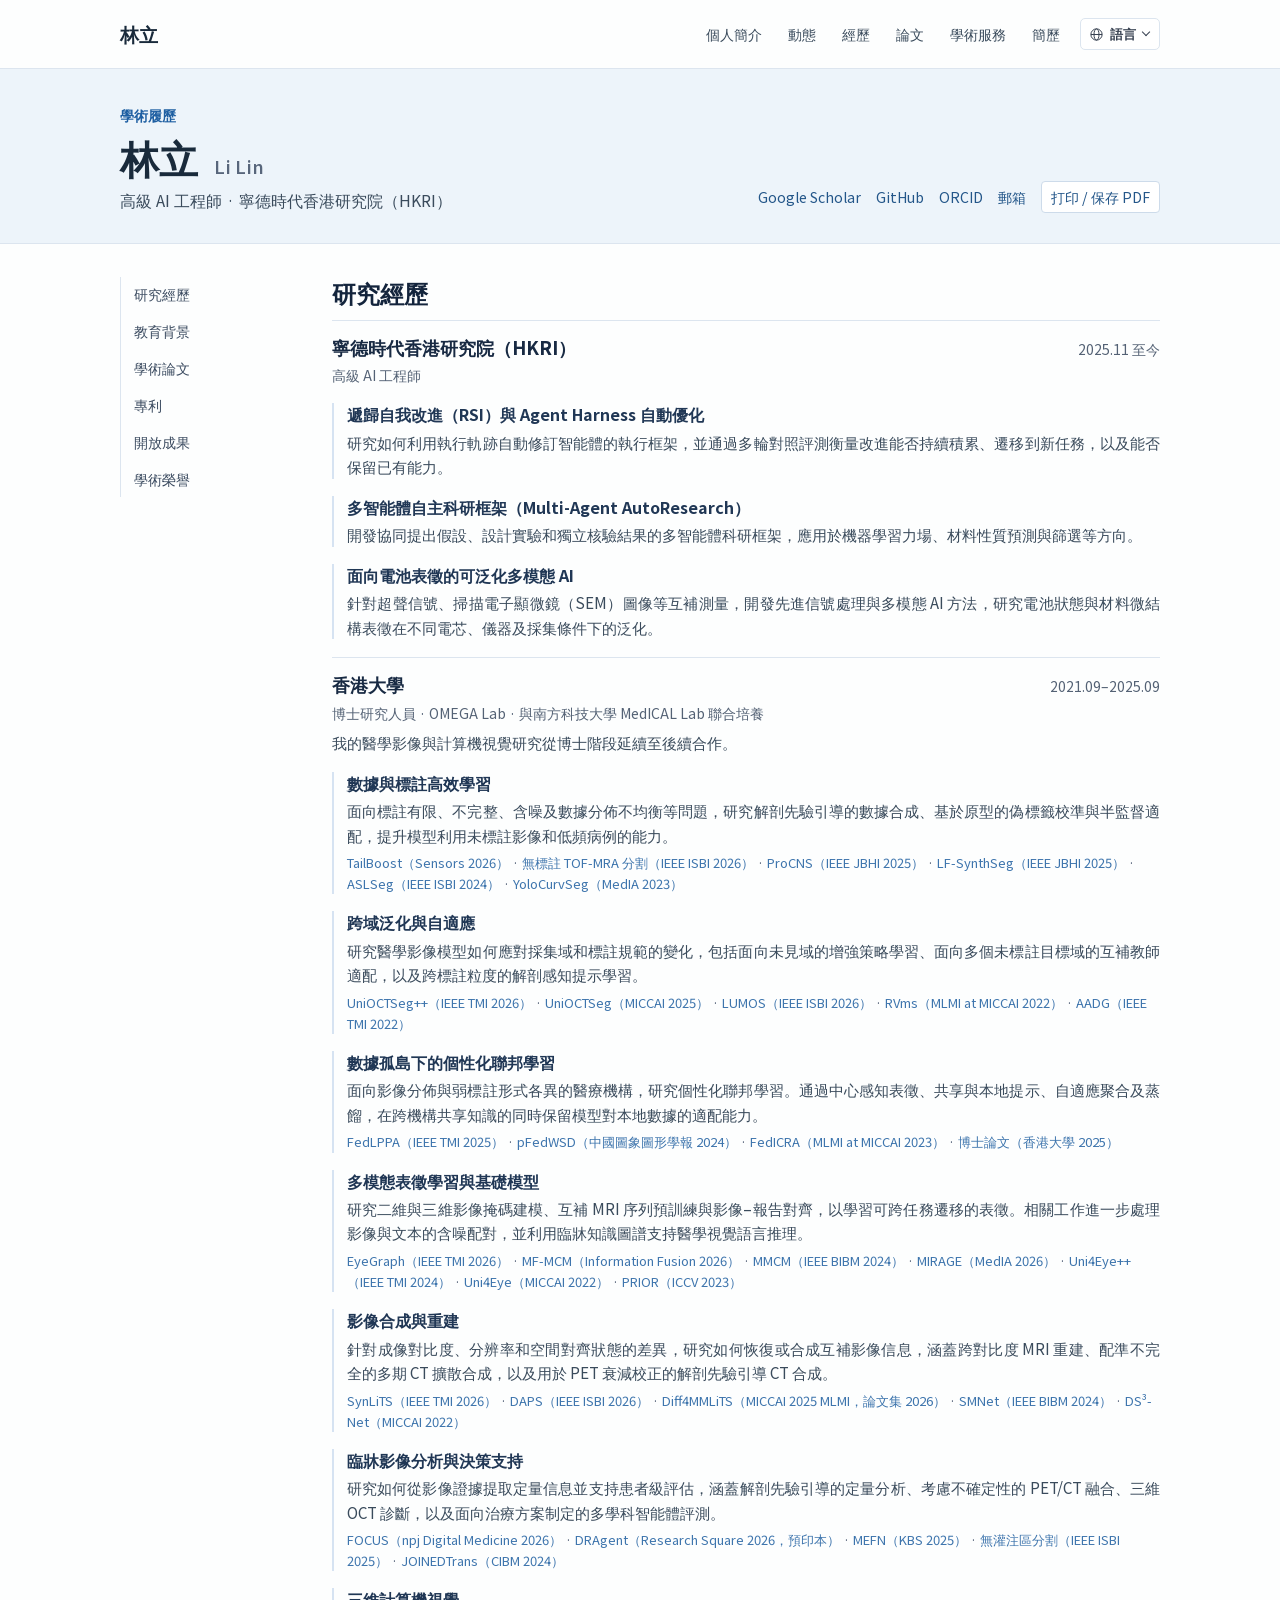
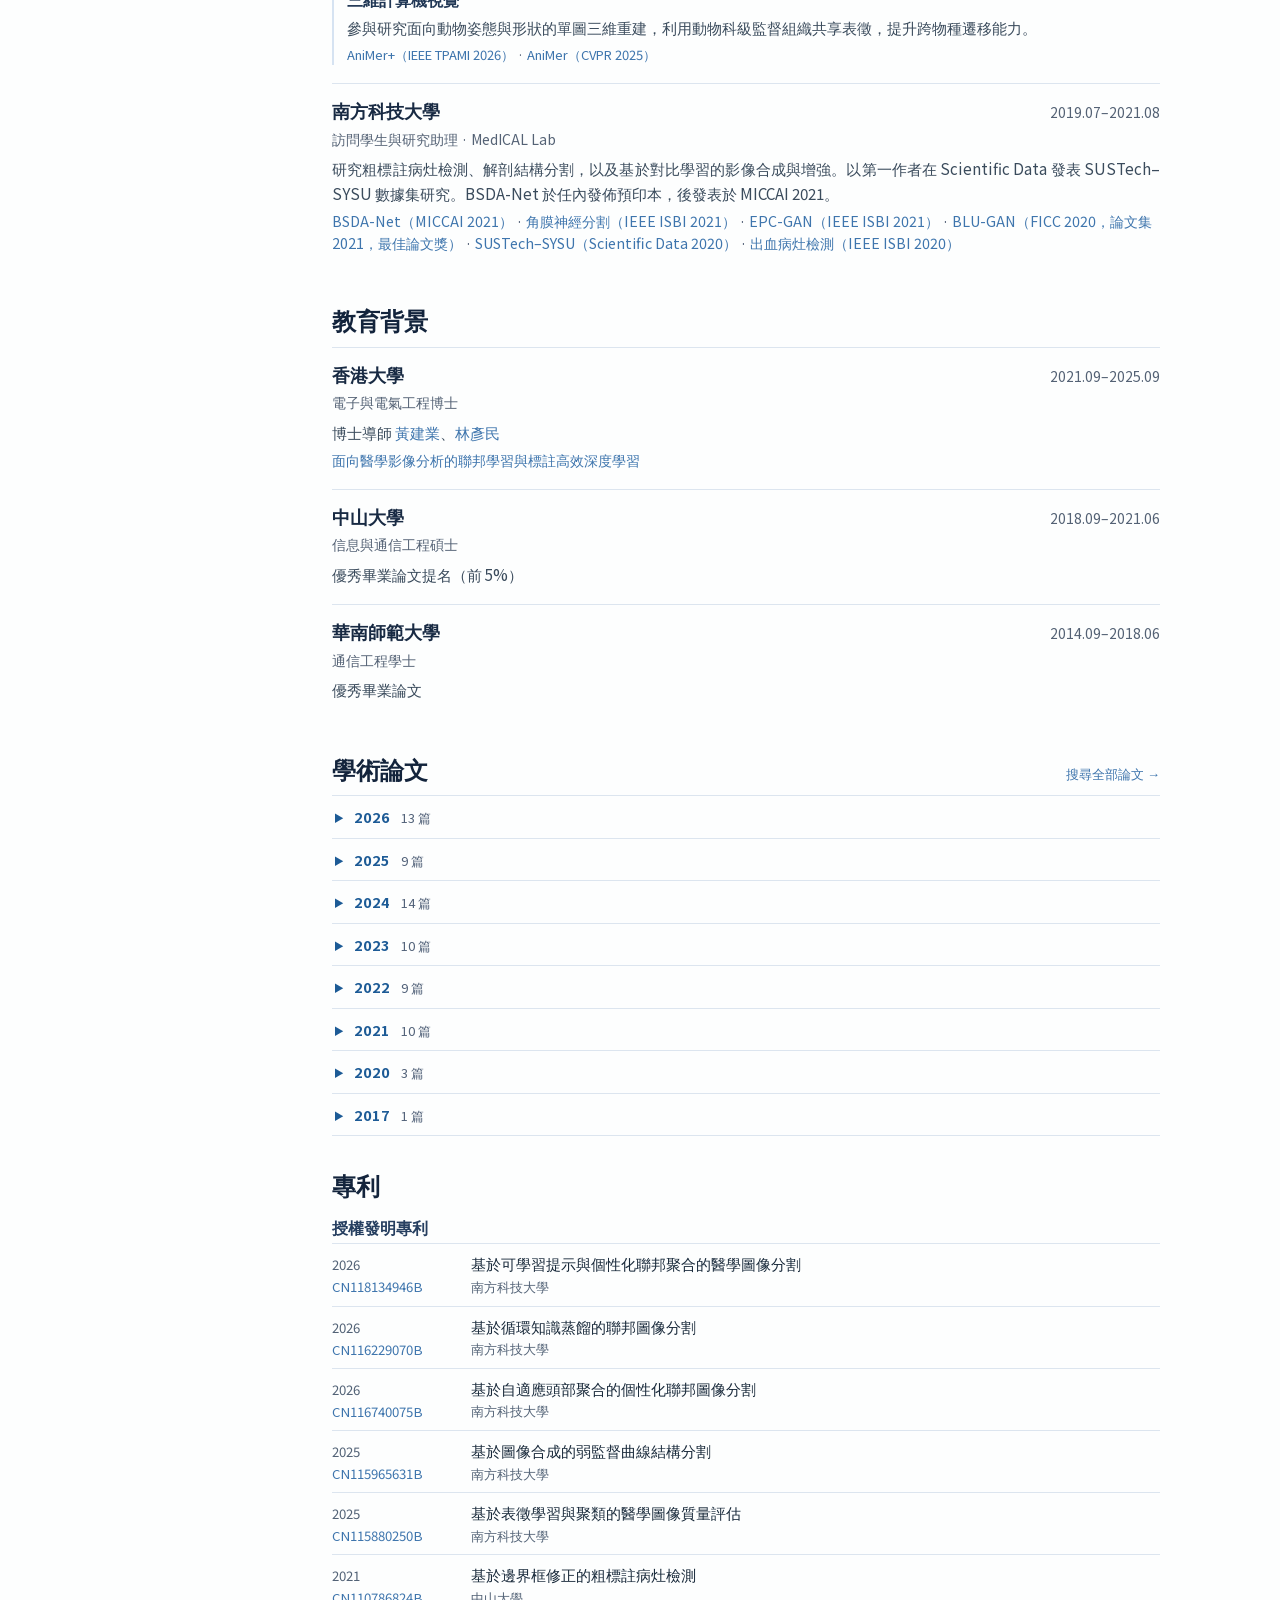
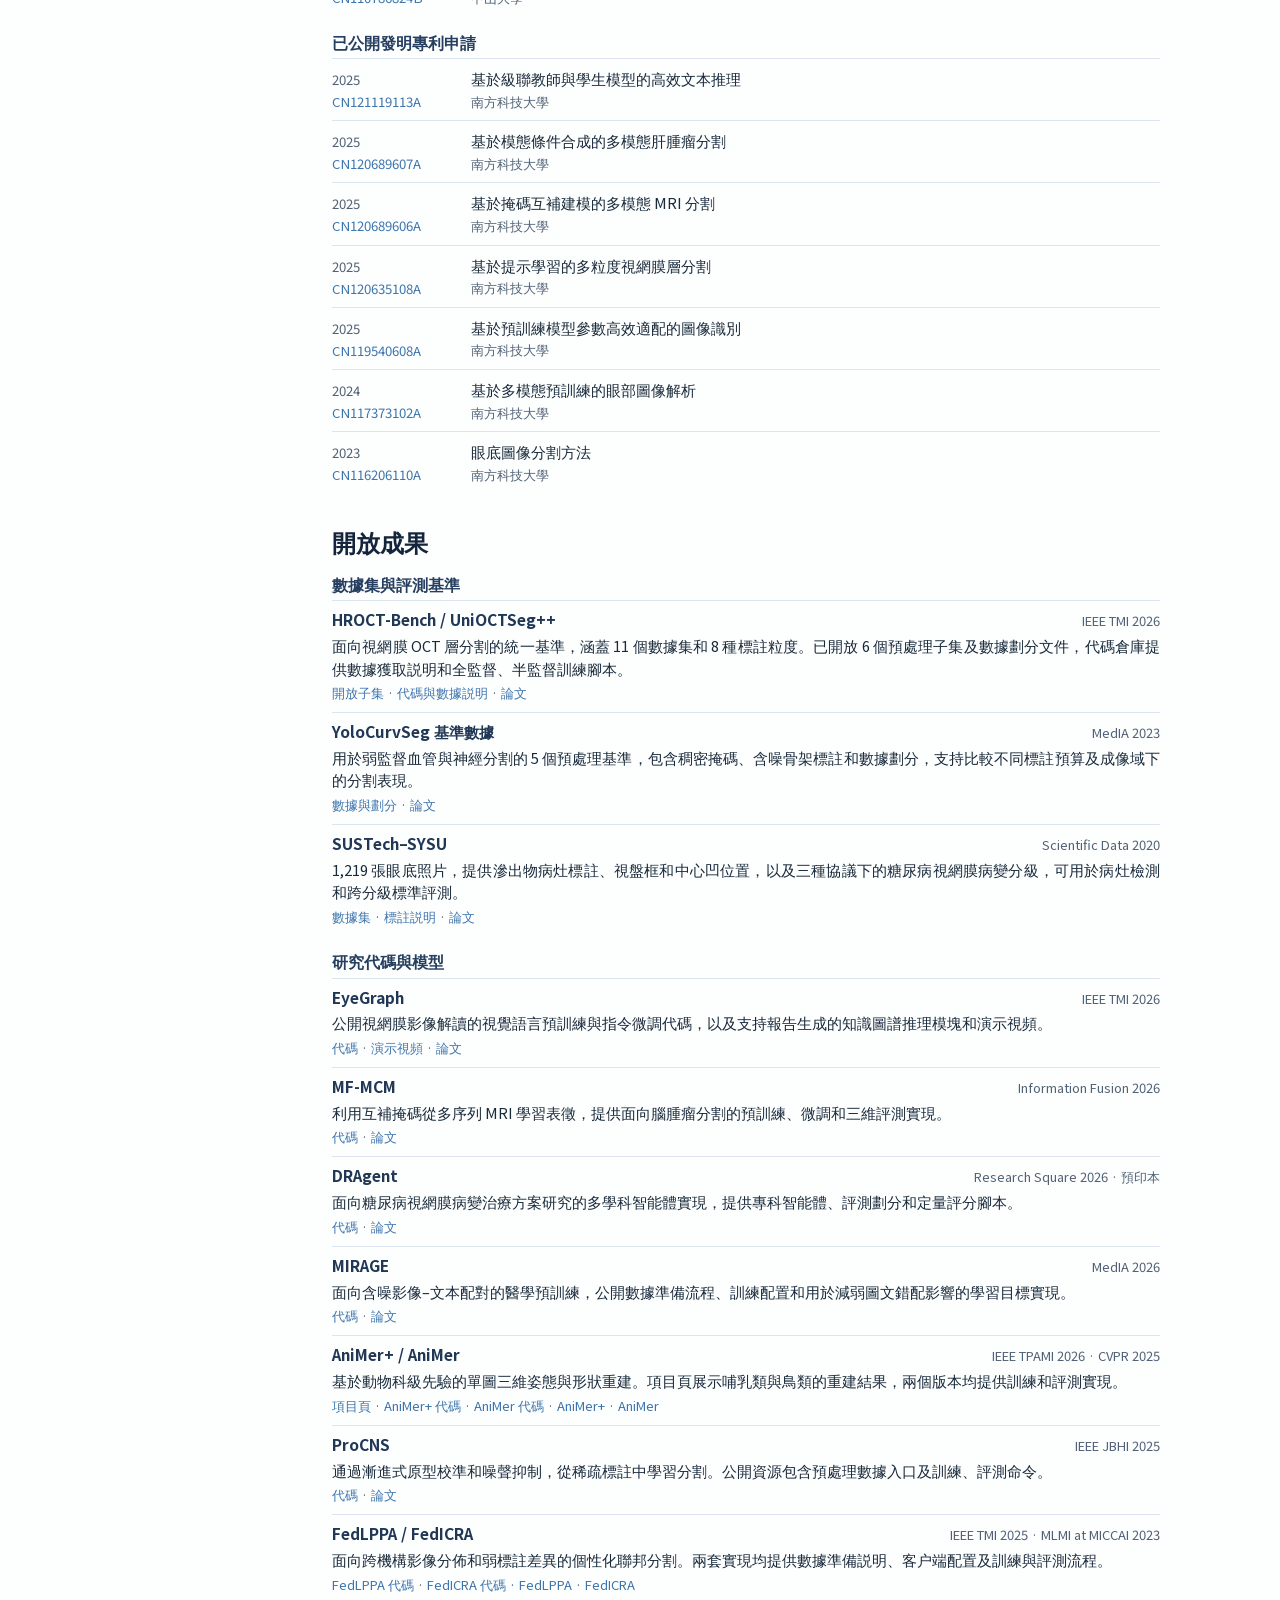
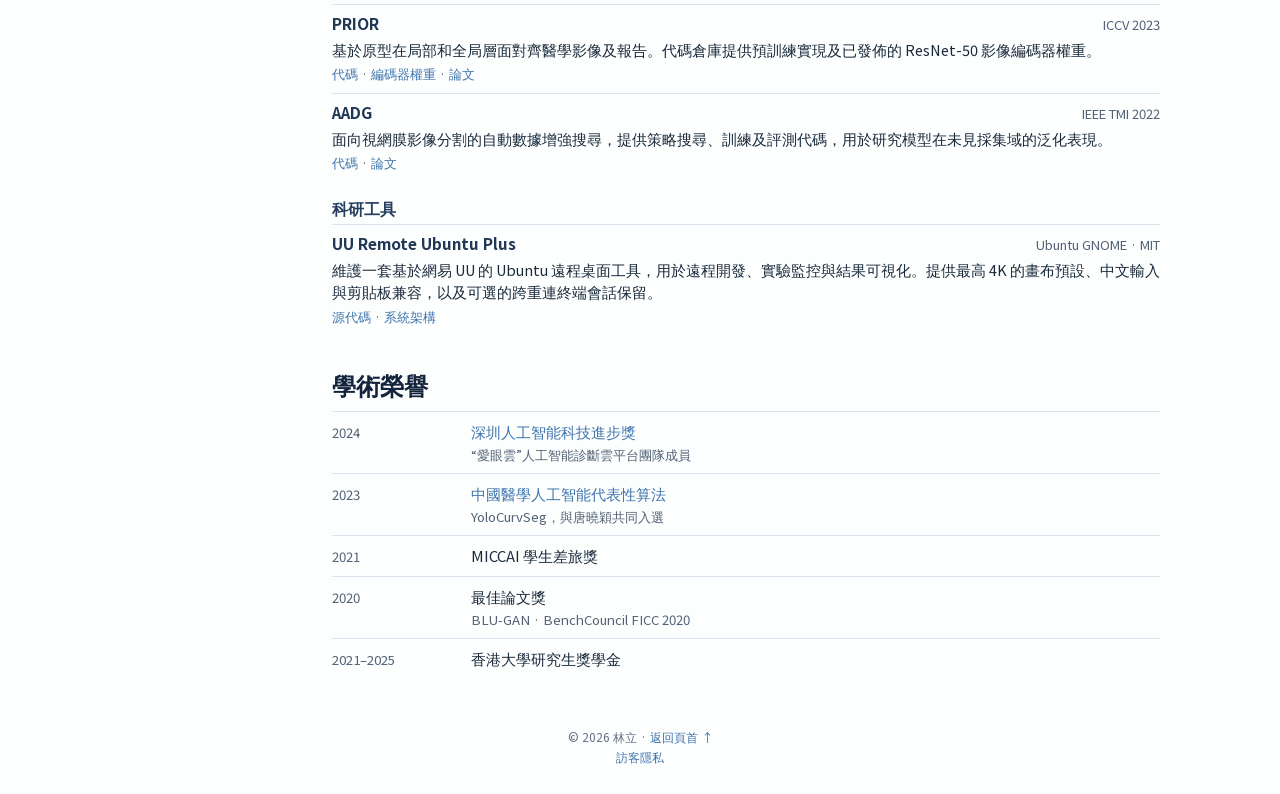
==== commit 665e7e2d: "Expand open research resources and add UU remote tooling" ====
--- a/site/cv-zh-hant.html
+++ b/site/cv-zh-hant.html
@@ -11,7 +11,7 @@
 <link rel="alternate" hreflang="zh-CN" href="https://llmir.github.io/cv-zh.html">
 <link rel="alternate" hreflang="zh-Hant" href="https://llmir.github.io/cv-zh-hant.html">
 <title>林立 Li Lin · 學術履歷</title>
-<link rel="stylesheet" href="assets/style.css?v=cv-justify">
+<link rel="stylesheet" href="assets/style.css?v=cv-resources">
 <link rel="stylesheet" href="assets/publication-design.css">
 <link rel="icon" href="assets/favicon.svg" type="image/svg+xml">
 <script src="assets/site.js?v=publication-views" defer></script>
@@ -71,7 +71,59 @@
 <section class="cv-section" aria-labelledby="bibliography"><div class="section-title"><h2 id="bibliography">學術論文</h2><a href="publications-zh-hant.html">搜尋全部論文 →</a></div>
 <details class="cv-bib"><summary><time>2026</time><span>13 篇</span></summary><ol><li><div><a href="publications-zh-hant.html#eyegraph" class="cv-index-link">EyeGraph：以知識圖譜推理支持眼科影像解讀的多粒度醫學視覺語言基礎模型</a><a href="https://doi.org/10.1109/TMI.2026.3742614" class="cv-print-link">EyeGraph：以知識圖譜推理支持眼科影像解讀的多粒度醫學視覺語言基礎模型</a><small><span class="author-name">Zhiyuan Cai<sup class="author-mark joint" aria-label="共同第一作者">*</sup></span>, <span class="author-name">Yiwei Ren<sup class="author-mark joint" aria-label="共同第一作者">*</sup></span>, <span class="author-name">Yixiang Liu</span>, <span class="author-name">Jialin Li</span>, <span class="author-name">Yijin Huang</span>, <span class="author-name">Pujin Cheng</span>, <span class="author-name"><strong>Li Lin</strong></span>, <span class="author-name">Danli Shi</span>, <span class="author-name">Mingguang He</span>, <span class="author-name">Hao Chen</span>, <span class="author-name">Xiaoying Tang</span> · IEEE Transactions on Medical Imaging <a class="venue-metric" href="https://open.ieee.org/wp-content/uploads/IEEE-Title-List-September-2026-CAPES.pdf#page=3" title="JIF 12.4 · 2025">(JIF 12.4)</a></small></div></li><li><div><a href="publications-zh-hant.html#mfmcm" class="cv-index-link">基於模態融合與掩碼互補建模的腦腫瘤分割預訓練</a><a href="https://doi.org/10.1016/j.inffus.2026.104345" class="cv-print-link">基於模態融合與掩碼互補建模的腦腫瘤分割預訓練</a><small><span class="author-name">Jianwen Liang<sup class="author-mark joint" aria-label="共同第一作者">*</sup></span>, <span class="author-name"><strong>Li Lin</strong><sup class="author-mark joint" aria-label="共同第一作者">*</sup></span>, <span class="author-name">Junyan Lyu</span>, <span class="author-name">Pujin Cheng</span>, <span class="author-name">Xiaoying Tang</span> <span class="contrib joint">共同第一作者</span> · Information Fusion <a class="venue-metric" href="https://www.sciencedirect.com/journal/information-fusion" title="JIF 17.4 · 2025">(JIF 17.4)</a></small></div></li><li><div><a href="publications-zh-hant.html#unioctsegplus" class="cv-index-link">UniOCTSeg++：基於細化層級提示與雙向漸進一致性學習的通用 OCT 視網膜層分割</a><a href="https://doi.org/10.1109/TMI.2026.3710244" class="cv-print-link">UniOCTSeg++：基於細化層級提示與雙向漸進一致性學習的通用 OCT 視網膜層分割</a><small><span class="author-name">Jian Zhong<sup class="author-mark joint" aria-label="共同第一作者">*</sup></span>, <span class="author-name"><strong>Li Lin</strong><sup class="author-mark joint" aria-label="共同第一作者">*</sup></span>, <span class="author-name">Kenneth K. Y. Wong</span>, <span class="author-name">Xiaoying Tang<sup class="author-mark correspondence" aria-label="通訊作者">†</sup></span> <span class="contrib joint">共同第一作者</span> · IEEE Transactions on Medical Imaging <a class="venue-metric" href="https://open.ieee.org/wp-content/uploads/IEEE-Title-List-September-2026-CAPES.pdf#page=3" title="JIF 12.4 · 2025">(JIF 12.4)</a></small></div></li><li><div><a href="publications-zh-hant.html#focus" class="cv-index-link">基礎模型驅動的三維 OCT 視網膜疾病診斷全流程自動化</a><a href="https://doi.org/10.1038/s41746-026-03151-x" class="cv-print-link">基礎模型驅動的三維 OCT 視網膜疾病診斷全流程自動化</a><small><span class="author-name">Jinze Zhang<sup class="author-mark joint" aria-label="共同第一作者">*</sup></span>, <span class="author-name">Jian Zhong<sup class="author-mark joint" aria-label="共同第一作者">*</sup></span>, <span class="author-name"><strong>Li Lin</strong><sup class="author-mark joint" aria-label="共同第一作者">*</sup></span>, <span class="author-name">Jiaxiong Li<sup class="author-mark joint" aria-label="共同第一作者">*</sup></span>, <span class="author-name">Ke Ma</span>, <span class="author-name">Naiyang Li</span>, <span class="author-name">Meng Li</span>, <span class="author-name">Yuan Pan</span>, <span class="author-name">Zeyu Meng</span>, <span class="author-name">Mengyun Zhou</span>, <span class="author-name">Shang Huang</span>, <span class="author-name">Shilong Yu</span>, <span class="author-name">Zhengyu Duan</span>, <span class="author-name">Sutong Li</span>, <span class="author-name">Honghui Xia</span>, <span class="author-name">Juping Liu</span>, <span class="author-name">Dan Liang</span>, <span class="author-name">Yantao Wei</span>, <span class="author-name">Xiaoying Tang<sup class="author-mark correspondence" aria-label="通訊作者">†</sup></span>, <span class="author-name">Jin Yuan<sup class="author-mark correspondence" aria-label="通訊作者">†</sup></span>, <span class="author-name">Peng Xiao<sup class="author-mark correspondence" aria-label="通訊作者">†</sup></span> <span class="contrib joint">共同第一作者</span> · npj Digital Medicine <a class="venue-metric" href="https://www.nature.com/npjdigitalmed/journal-impact" title="JIF 18.0 · 2025">(JIF 18.0)</a></small></div></li><li><div><a href="publications-zh-hant.html#scholar-57" class="cv-index-link">面向糖尿病視網膜病變治療規劃的多學科智能體框架</a><a href="https://doi.org/10.21203/rs.3.rs-10335654/v1" class="cv-print-link">面向糖尿病視網膜病變治療規劃的多學科智能體框架</a><small><span class="author-name">Tingting Shen</span>, <span class="author-name">Zhiyuan Cai</span>, <span class="author-name">Pujin Cheng</span>, <span class="author-name"><strong>Li Lin</strong></span>, <span class="author-name">Meng Tian</span>, <span class="author-name">Honghui Xia</span>, <span class="author-name">Zhihao Jiang</span>, <span class="author-name">Ting Zhang</span>, <span class="author-name">Yantao Wei</span>, <span class="author-name">Zhaoyang Wang</span>, <span class="author-name">Jin Yuan</span>, <span class="author-name">Wenjun Xu</span>, <span class="author-name">Xiaoying Tang</span> · Research Square <span class="status">預印本</span></small></div></li><li><div><a href="publications-zh-hant.html#synlits" class="cv-index-link">SynLiTS：以期相提示驅動擴散合成與上下文感知融合的未配準肝腫瘤分割</a><a href="https://doi.org/10.1109/TMI.2026.3663583" class="cv-print-link">SynLiTS：以期相提示驅動擴散合成與上下文感知融合的未配準肝腫瘤分割</a><small><span class="author-name">Shiyun Chen<sup class="author-mark joint" aria-label="共同第一作者">*</sup></span>, <span class="author-name"><strong>Li Lin</strong><sup class="author-mark joint" aria-label="共同第一作者">*</sup></span>, <span class="author-name">Zhicheng Jin<sup class="author-mark joint" aria-label="共同第一作者">*</sup></span>, <span class="author-name">Pujin Cheng</span>, <span class="author-name">Jianjian Chen</span>, <span class="author-name">Haidong Zhu</span>, <span class="author-name">Kenneth K. Y. Wong</span>, <span class="author-name">Xiaoying Tang<sup class="author-mark correspondence" aria-label="通訊作者">†</sup></span> <span class="contrib joint">共同第一作者</span> · IEEE Transactions on Medical Imaging <a class="venue-metric" href="https://open.ieee.org/wp-content/uploads/IEEE-Title-List-September-2026-CAPES.pdf#page=3" title="JIF 12.4 · 2025">(JIF 12.4)</a></small></div></li><li><div><a href="publications-zh-hant.html#scholar-59" class="cv-index-link">TailBoost：基於尾類樣本合成的長尾皮膚癌圖像分類</a><a href="https://doi.org/10.3390/s26113343" class="cv-print-link">TailBoost：基於尾類樣本合成的長尾皮膚癌圖像分類</a><small><span class="author-name">Tianyunxi Wei</span>, <span class="author-name">Yijin Huang</span>, <span class="author-name"><strong>Li Lin</strong></span>, <span class="author-name">Pujin Cheng</span>, <span class="author-name">Xiaoying Tang</span> · Sensors <a class="venue-metric" href="https://www.mdpi.com/journal/sensors/history" title="JIF 4.0 · 2025">(JIF 4.0)</a></small></div></li><li><div><a href="publications-zh-hant.html#scholar-61" class="cv-index-link">無標註腦血管分割：面向 TOF-MRA 的合成數據範式</a><a href="https://doi.org/10.1109/isbi61048.2026.11515892" class="cv-print-link">無標註腦血管分割：面向 TOF-MRA 的合成數據範式</a><small><span class="author-name">Juntao Chen</span>, <span class="author-name">Pengxiao Xu</span>, <span class="author-name"><strong>Li Lin</strong></span>, <span class="author-name">Pujin Cheng</span>, <span class="author-name">Xiaoying Tang</span> · IEEE ISBI</small></div></li><li><div><a href="publications-zh-hant.html#scholar-62" class="cv-index-link">DAPS：基於擴散與解剖先驗引導的 CT 合成用於 PET 衰減校正</a><a href="https://doi.org/10.1109/isbi61048.2026.11515537" class="cv-print-link">DAPS：基於擴散與解剖先驗引導的 CT 合成用於 PET 衰減校正</a><small><span class="author-name">Chen Huang</span>, <span class="author-name">Pujin Cheng</span>, <span class="author-name"><strong>Li Lin</strong></span>, <span class="author-name">Zheng Gu</span>, <span class="author-name">Xiaoying Tang</span> · IEEE ISBI</small></div></li><li><div><a href="publications-zh-hant.html#lumos" class="cv-index-link">LUMOS：基於層級可靠互學習的通用半監督 OCT 視網膜層分割</a><a href="https://doi.org/10.1109/ISBI61048.2026.11516004" class="cv-print-link">LUMOS：基於層級可靠互學習的通用半監督 OCT 視網膜層分割</a><small><span class="author-name">Yizhou Fang<sup class="author-mark joint" aria-label="共同第一作者">*</sup></span>, <span class="author-name">Jian Zhong<sup class="author-mark joint" aria-label="共同第一作者">*</sup></span>, <span class="author-name"><strong>Li Lin</strong><sup class="author-mark joint" aria-label="共同第一作者">*</sup></span>, <span class="author-name">Xiaoying Tang<sup class="author-mark correspondence" aria-label="通訊作者">†</sup></span> <span class="contrib joint">共同第一作者</span> · IEEE ISBI</small></div></li><li><div><a href="publications-zh-hant.html#animerplus" class="cv-index-link">AniMer+：基於類羣感知 Transformer 的哺乳類與鳥類統一姿態及形狀估計</a><a href="https://doi.org/10.1109/TPAMI.2025.3633828" class="cv-print-link">AniMer+：基於類羣感知 Transformer 的哺乳類與鳥類統一姿態及形狀估計</a><small><span class="author-name">Liang An<sup class="author-mark joint" aria-label="共同第一作者">*</sup></span>, <span class="author-name">Jin Lyu<sup class="author-mark joint" aria-label="共同第一作者">*</sup></span>, <span class="author-name"><strong>Li Lin</strong></span>, <span class="author-name">Pujin Cheng</span>, <span class="author-name">Yebin Liu</span>, <span class="author-name">Xiaoying Tang</span> · IEEE Transactions on Pattern Analysis and Machine Intelligence <a class="venue-metric" href="https://open.ieee.org/wp-content/uploads/IEEE-Title-List-September-2026-CAPES.pdf#page=3" title="JIF 20.4 · 2025">(JIF 20.4)</a></small></div></li><li><div><a href="publications-zh-hant.html#mirage" class="cv-index-link">MIRAGE：面向噪聲環境的魯棒醫學圖文預訓練</a><a href="https://doi.org/10.1016/j.media.2025.103912" class="cv-print-link">MIRAGE：面向噪聲環境的魯棒醫學圖文預訓練</a><small><span class="author-name">Pujin Cheng</span>, <span class="author-name">Yijin Huang</span>, <span class="author-name"><strong>Li Lin</strong></span>, <span class="author-name">Junyan Lyu</span>, <span class="author-name">Kenneth K. Y. Wong</span>, <span class="author-name">Xiaoying Tang</span> · Medical Image Analysis <a class="venue-metric" href="https://www.sciencedirect.com/journal/medical-image-analysis" title="JIF 14.0 · 2025">(JIF 14.0)</a></small></div></li><li><div><a href="publications-zh-hant.html#diff4mmlits" class="cv-index-link">Diff4MMLiTS：基於擴散圖像合成與配準的多模態肝腫瘤分割</a><a href="https://doi.org/10.1007/978-3-032-09513-8_64" class="cv-print-link">Diff4MMLiTS：基於擴散圖像合成與配準的多模態肝腫瘤分割</a><small><span class="author-name">Shiyun Chen<sup class="author-mark joint" aria-label="共同第一作者">*</sup></span>, <span class="author-name"><strong>Li Lin</strong><sup class="author-mark joint" aria-label="共同第一作者">*</sup></span>, <span class="author-name">Pujin Cheng</span>, <span class="author-name">Zhicheng Jin</span>, <span class="author-name">Jianjian Chen</span>, <span class="author-name">Haidong Zhu</span>, <span class="author-name">Kenneth K. Y. Wong</span>, <span class="author-name">Xiaoying Tang</span> <span class="contrib joint">共同第一作者</span> · MLMI 2025 at MICCAI</small></div></li></ol></details><details class="cv-bib"><summary><time>2025</time><span>9 篇</span></summary><ol><li><div><a href="publications-zh-hant.html#unioctseg" class="cv-index-link">UniOCTSeg：基於層級提示與漸進一致性學習的通用 OCT 視網膜層分割</a><a href="https://doi.org/10.1007/978-3-032-05325-1_60" class="cv-print-link">UniOCTSeg：基於層級提示與漸進一致性學習的通用 OCT 視網膜層分割</a><small><span class="author-name">Jian Zhong<sup class="author-mark joint" aria-label="共同第一作者">*</sup></span>, <span class="author-name"><strong>Li Lin</strong><sup class="author-mark joint" aria-label="共同第一作者">*</sup></span>, <span class="author-name">Chaoran Miao</span>, <span class="author-name">Kenneth K. Y. Wong</span>, <span class="author-name">Xiaoying Tang</span> <span class="contrib joint">共同第一作者</span> · MICCAI <a class="venue-metric" href="https://www.ccf.org.cn/Academic_Evaluation/Cross_Compre_Emerging/" title="CCF B · 2026">(CCF B)</a></small></div></li><li><div><a href="publications-zh-hant.html#mefn" class="cv-index-link">面向可信 PET/CT 腫瘤分割的多模態證據融合網絡</a><a href="https://doi.org/10.1016/j.knosys.2025.113838" class="cv-print-link">面向可信 PET/CT 腫瘤分割的多模態證據融合網絡</a><small><span class="author-name">Yuxuan Qi<sup class="author-mark joint" aria-label="共同第一作者">*</sup></span>, <span class="author-name"><strong>Li Lin</strong><sup class="author-mark joint" aria-label="共同第一作者">*</sup><sup class="author-mark correspondence" aria-label="通訊作者">†</sup></span>, <span class="author-name">Bin Zhang</span>, <span class="author-name">Jingya Zhang</span>, <span class="author-name">Jiajun Wang</span> <span class="contrib joint">共同第一作者</span> <span class="contrib correspondence">共同通訊作者</span> · Knowledge-Based Systems <a class="venue-metric" href="https://www.sciencedirect.com/journal/knowledge-based-systems" title="JIF 8.0 · 2025">(JIF 8.0)</a></small></div></li><li><div><a href="publications-zh-hant.html#animer" class="cv-index-link">AniMer：基於科級分類感知 Transformer 的動物姿態與形狀估計</a><a href="https://openaccess.thecvf.com/content/CVPR2025/html/Lyu_AniMer_Animal_Pose_and_Shape_Estimation_Using_Family_Aware_Transformer_CVPR_2025_paper.html" class="cv-print-link">AniMer：基於科級分類感知 Transformer 的動物姿態與形狀估計</a><small><span class="author-name">Jin Lyu</span>, <span class="author-name">Tianyi Zhu</span>, <span class="author-name">Yi Gu</span>, <span class="author-name"><strong>Li Lin</strong></span>, <span class="author-name">Pujin Cheng</span>, <span class="author-name">Yebin Liu</span>, <span class="author-name">Xiaoying Tang</span>, <span class="author-name">Liang An</span> · CVPR <a class="venue-metric" href="https://www.ccf.org.cn/Academic_Evaluation/AI/" title="CCF A · 2026">(CCF A)</a></small></div></li><li><div><a href="publications-zh-hant.html#scholar-64" class="cv-index-link">推理時無需熒光血管造影的眼底圖像無灌注區分割</a><a href="https://doi.org/10.1109/isbi60581.2025.10980880" class="cv-print-link">推理時無需熒光血管造影的眼底圖像無灌注區分割</a><small><span class="author-name">Juntao Chen<sup class="author-mark joint" aria-label="共同第一作者">*</sup></span>, <span class="author-name"><strong>Li Lin</strong><sup class="author-mark joint" aria-label="共同第一作者">*</sup></span>, <span class="author-name">Jiaming Qiu<sup class="author-mark joint" aria-label="共同第一作者">*</sup></span>, <span class="author-name">Huiyu Liang</span>, <span class="author-name">Terry Tao Ye</span>, <span class="author-name">Haoyu Chen<sup class="author-mark correspondence" aria-label="通訊作者">†</sup></span>, <span class="author-name">Xiaoying Tang<sup class="author-mark correspondence" aria-label="通訊作者">†</sup></span> <span class="contrib joint">共同第一作者</span> · IEEE ISBI</small></div></li><li><div><a href="publications-zh-hant.html#scholar-65" class="cv-index-link">UniCurvSeg：基於上下文提示學習的通用血管樣曲線結構分割</a><a href="https://doi.org/10.1109/isbi60581.2025.10981246" class="cv-print-link">UniCurvSeg：基於上下文提示學習的通用血管樣曲線結構分割</a><small><span class="author-name">Qiuting Hu<sup class="author-mark joint" aria-label="共同第一作者">*</sup></span>, <span class="author-name"><strong>Li Lin</strong><sup class="author-mark joint" aria-label="共同第一作者">*</sup></span>, <span class="author-name">Pujin Cheng</span>, <span class="author-name">Xiaoying Tang<sup class="author-mark correspondence" aria-label="通訊作者">†</sup></span> <span class="contrib joint">共同第一作者</span> · IEEE ISBI</small></div></li><li><div><a href="publications-zh-hant.html#procns" class="cv-index-link">ProCNS：面向弱監督醫學圖像分割的漸進原型校準與噪聲抑制</a><a href="https://doi.org/10.1109/JBHI.2024.3522958" class="cv-print-link">ProCNS：面向弱監督醫學圖像分割的漸進原型校準與噪聲抑制</a><small><span class="author-name">Yixiang Liu<sup class="author-mark joint" aria-label="共同第一作者">*</sup></span>, <span class="author-name"><strong>Li Lin</strong><sup class="author-mark joint" aria-label="共同第一作者">*</sup></span>, <span class="author-name">Kenneth K. Y. Wong</span>, <span class="author-name">Xiaoying Tang<sup class="author-mark correspondence" aria-label="通訊作者">†</sup></span> <span class="contrib joint">共同第一作者</span> · IEEE Journal of Biomedical and Health Informatics <a class="venue-metric" href="https://open.ieee.org/wp-content/uploads/IEEE-Title-List-September-2026-CAPES.pdf#page=2" title="JIF 7.7 · 2025">(JIF 7.7)</a></small></div></li><li><div><a href="publications-zh-hant.html#scholar-37" class="cv-index-link">計算機視覺輔助的光驅動液晶彈性體致動器精準抗干擾控制</a><a href="https://doi.org/10.1002/aisy.202400496" class="cv-print-link">計算機視覺輔助的光驅動液晶彈性體致動器精準抗干擾控制</a><small><span class="author-name">Wei Zhang</span>, <span class="author-name">Zongxuan Wu</span>, <span class="author-name"><strong>Li Lin</strong></span>, <span class="author-name">Yanjun Liu</span>, <span class="author-name">Xiaoying Tang</span>, <span class="author-name">Yajing Shen</span>, <span class="author-name">Dan Luo</span> · Advanced Intelligent Systems <a class="venue-metric" href="https://onlinelibrary.wiley.com/journal/26404567" title="JIF 6.7 · 2025">(JIF 6.7)</a></small></div></li><li><div><a href="publications-zh-hant.html#fedlppa" class="cv-index-link">FedLPPA：面向聯邦弱監督醫學圖像分割的個性化提示學習與聚合</a><a href="https://doi.org/10.1109/TMI.2024.3483221" class="cv-print-link">FedLPPA：面向聯邦弱監督醫學圖像分割的個性化提示學習與聚合</a><small><span class="author-name"><strong>Li Lin</strong><sup class="author-mark joint" aria-label="共同第一作者">*</sup></span>, <span class="author-name">Yixiang Liu<sup class="author-mark joint" aria-label="共同第一作者">*</sup></span>, <span class="author-name">Jiewei Wu<sup class="author-mark joint" aria-label="共同第一作者">*</sup></span>, <span class="author-name">Pujin Cheng</span>, <span class="author-name">Zhiyuan Cai</span>, <span class="author-name">Kenneth K. Y. Wong</span>, <span class="author-name">Xiaoying Tang</span> <span class="contrib first">第一作者</span> · IEEE Transactions on Medical Imaging <a class="venue-metric" href="https://open.ieee.org/wp-content/uploads/IEEE-Title-List-September-2026-CAPES.pdf#page=3" title="JIF 12.4 · 2025">(JIF 12.4)</a></small></div></li><li><div><a href="publications-zh-hant.html#lfsynthseg" class="cv-index-link">LF-SynthSeg：免標註的腦組織輔助腫瘤合成與分割</a><a href="https://doi.org/10.1109/JBHI.2024.3489721" class="cv-print-link">LF-SynthSeg：免標註的腦組織輔助腫瘤合成與分割</a><small><span class="author-name">Pengxiao Xu</span>, <span class="author-name">Junyan Lyu</span>, <span class="author-name"><strong>Li Lin</strong></span>, <span class="author-name">Pujin Cheng</span>, <span class="author-name">Xiaoying Tang</span> · IEEE Journal of Biomedical and Health Informatics <a class="venue-metric" href="https://open.ieee.org/wp-content/uploads/IEEE-Title-List-September-2026-CAPES.pdf#page=2" title="JIF 7.7 · 2025">(JIF 7.7)</a></small></div></li></ol></details><details class="cv-bib"><summary><time>2024</time><span>14 篇</span></summary><ol><li><div><a href="publications-zh-hant.html#scholar-41" class="cv-index-link">融合側路微調：面向高分辨率醫學圖像分類的參數與顯存高效方法</a><a href="https://doi.org/10.1109/bibm62325.2024.10821946" class="cv-print-link">融合側路微調：面向高分辨率醫學圖像分類的參數與顯存高效方法</a><small><span class="author-name">Zhangchi Wang</span>, <span class="author-name">Yijin Huang</span>, <span class="author-name">Yidu Wu</span>, <span class="author-name">Pujin Cheng</span>, <span class="author-name"><strong>Li Lin</strong></span>, <span class="author-name">Qinghai Guo</span>, <span class="author-name">Xiaoying Tang</span> · IEEE BIBM <a class="venue-metric" href="https://www.ccf.org.cn/Academic_Evaluation/Cross_Compre_Emerging/" title="CCF B · 2026">(CCF B)</a></small></div></li><li><div><a href="publications-zh-hant.html#scholar-53" class="cv-index-link">用於多對比度任意倍率各向同性 MRI 重建的聯合超分辨率與模態轉換網絡</a><a href="https://doi.org/10.1109/bibm62325.2024.10822093" class="cv-print-link">用於多對比度任意倍率各向同性 MRI 重建的聯合超分辨率與模態轉換網絡</a><small><span class="author-name">Kai Pan</span>, <span class="author-name"><strong>Li Lin</strong></span>, <span class="author-name">Pujin Cheng</span>, <span class="author-name">Junyan Lyu</span>, <span class="author-name">Xiaoying Tang</span> · IEEE BIBM <a class="venue-metric" href="https://www.ccf.org.cn/Academic_Evaluation/Cross_Compre_Emerging/" title="CCF B · 2026">(CCF B)</a></small></div></li><li><div><a href="publications-zh-hant.html#scholar-52" class="cv-index-link">面向腦腫瘤分割的掩碼模態互補建模</a><a href="https://doi.org/10.1109/bibm62325.2024.10822698" class="cv-print-link">面向腦腫瘤分割的掩碼模態互補建模</a><small><span class="author-name">Jianwen Liang<sup class="author-mark joint" aria-label="共同第一作者">*</sup></span>, <span class="author-name"><strong>Li Lin</strong><sup class="author-mark joint" aria-label="共同第一作者">*</sup></span>, <span class="author-name">Junyan Lyu<sup class="author-mark joint" aria-label="共同第一作者">*</sup></span>, <span class="author-name">Xiaoying Tang<sup class="author-mark correspondence" aria-label="通訊作者">†</sup></span> <span class="contrib joint">共同第一作者</span> · IEEE BIBM <a class="venue-metric" href="https://www.ccf.org.cn/Academic_Evaluation/Cross_Compre_Emerging/" title="CCF B · 2026">(CCF B)</a></small></div></li><li><div><a href="publications-zh-hant.html#scholar-66" class="cv-index-link">CSSD：基於交叉監督與自去噪的混合監督肝血管分割</a><a href="https://doi.org/10.1007/978-3-031-73284-3_35" class="cv-print-link">CSSD：基於交叉監督與自去噪的混合監督肝血管分割</a><small><span class="author-name">Qiuting Hu</span>, <span class="author-name"><strong>Li Lin</strong></span>, <span class="author-name">Pujin Cheng</span>, <span class="author-name">Xiaoying Tang</span> · MLMI at MICCAI</small></div></li><li><div><a href="publications-zh-hant.html#scholar-21" class="cv-index-link">BPaCo：面向長尾醫學圖像分類的均衡參數化對比學習</a><a href="https://doi.org/10.1007/978-3-031-72378-0_36" class="cv-print-link">BPaCo：面向長尾醫學圖像分類的均衡參數化對比學習</a><small><span class="author-name">Zhiyuan Cai</span>, <span class="author-name">Tianyunxi Wei</span>, <span class="author-name"><strong>Li Lin</strong></span>, <span class="author-name">Hao Chen</span>, <span class="author-name">Xiaoying Tang</span> · MICCAI <a class="venue-metric" href="https://www.ccf.org.cn/Academic_Evaluation/Cross_Compre_Emerging/" title="CCF B · 2026">(CCF B)</a></small></div></li><li><div><a href="publications-zh-hant.html#scholar-47" class="cv-index-link">基於圖塊式全卷積網絡的快速微分同胚圖像配準</a><a href="https://doi.org/10.1109/embc53108.2024.10781975" class="cv-print-link">基於圖塊式全卷積網絡的快速微分同胚圖像配準</a><small><span class="author-name">Jiong Wu</span>, <span class="author-name">Shuang Zhou</span>, <span class="author-name"><strong>Li Lin</strong></span>, <span class="author-name">Xin Wang</span>, <span class="author-name">Wenxue Tan</span> · IEEE EMBC <a class="venue-metric" href="https://ai.cust.edu.cn/docs/2024-07/2535a4c6260e419caef71923ab8c6fd6.pdf#page=18" title="CAAI B · 2024 Chinese Association for Artificial Intelligence conference catalog">(CAAI B)</a></small></div></li><li><div><a href="publications-zh-hant.html#scholar-42" class="cv-index-link">S-ACMT：以 SAM 為交叉監督第二教師的半監督醫學圖像分割</a><a href="https://doi.org/10.1109/icsip61881.2024.10671545" class="cv-print-link">S-ACMT：以 SAM 為交叉監督第二教師的半監督醫學圖像分割</a><small><span class="author-name">Can Lin</span>, <span class="author-name">Yuanzhe Liu</span>, <span class="author-name">Dahao Wang</span>, <span class="author-name"><strong>Li Lin</strong><sup class="author-mark correspondence" aria-label="通訊作者">†</sup></span> <span class="contrib correspondence">通訊作者</span> · IEEE ICSIP</small></div></li><li><div><a href="publications-zh-hant.html#uni4eyeplus" class="cv-index-link">Uni4Eye++：面向眼科影像分類與分割的通用掩碼建模多模態預訓練框架</a><a href="https://doi.org/10.1109/TMI.2024.3422102" class="cv-print-link">Uni4Eye++：面向眼科影像分類與分割的通用掩碼建模多模態預訓練框架</a><small><span class="author-name">Zhiyuan Cai</span>, <span class="author-name"><strong>Li Lin</strong></span>, <span class="author-name">Huaqing He</span>, <span class="author-name">Pujin Cheng</span>, <span class="author-name">Xiaoying Tang<sup class="author-mark correspondence" aria-label="通訊作者">†</sup></span> · IEEE Transactions on Medical Imaging <a class="venue-metric" href="https://open.ieee.org/wp-content/uploads/IEEE-Title-List-September-2026-CAPES.pdf#page=3" title="JIF 12.4 · 2025">(JIF 12.4)</a></small></div></li><li><div><a href="publications-zh-hant.html#scholar-31" class="cv-index-link">JOINEDTrans：先驗引導的視盤與視杯分割及黃斑中心凹檢測多任務 Transformer</a><a href="https://doi.org/10.1016/j.compbiomed.2024.108613" class="cv-print-link">JOINEDTrans：先驗引導的視盤與視杯分割及黃斑中心凹檢測多任務 Transformer</a><small><span class="author-name">Huaqing He<sup class="author-mark joint" aria-label="共同第一作者">*</sup></span>, <span class="author-name">Jiaming Qiu<sup class="author-mark joint" aria-label="共同第一作者">*</sup></span>, <span class="author-name"><strong>Li Lin</strong><sup class="author-mark joint" aria-label="共同第一作者">*</sup></span>, <span class="author-name">Zhiyuan Cai</span>, <span class="author-name">Pujin Cheng</span>, <span class="author-name">Xiaoying Tang<sup class="author-mark correspondence" aria-label="通訊作者">†</sup></span> <span class="contrib joint">共同第一作者</span> · Computers in Biology and Medicine <a class="venue-metric" href="https://www.library.sk/arl-sav/sk/detail-sav_un_epca-105108-Computers-in-Biology-and-Medicine/" title="JIF 6.3 · 2024">(JIF 6.3)</a></small></div></li><li><div><a href="publications-zh-hant.html#scholar-17" class="cv-index-link">ASLSeg：將 SAM 納入迭代訓練的半監督肝腫瘤分割</a><a href="https://doi.org/10.1109/isbi56570.2024.10635501" class="cv-print-link">ASLSeg：將 SAM 納入迭代訓練的半監督肝腫瘤分割</a><small><span class="author-name">Shiyun Chen<sup class="author-mark joint" aria-label="共同第一作者">*</sup></span>, <span class="author-name"><strong>Li Lin</strong><sup class="author-mark joint" aria-label="共同第一作者">*</sup></span>, <span class="author-name">Pujin Cheng</span>, <span class="author-name">Xiaoying Tang<sup class="author-mark correspondence" aria-label="通訊作者">†</sup></span> <span class="contrib joint">共同第一作者</span> · IEEE ISBI</small></div></li><li><div><a href="publications-zh-hant.html#scholar-48" class="cv-index-link">面向長尾皮膚癌圖像分類的顯著性引導圖塊混合增強</a><a href="https://doi.org/10.1109/isbi56570.2024.10635293" class="cv-print-link">面向長尾皮膚癌圖像分類的顯著性引導圖塊混合增強</a><small><span class="author-name">Tianyunxi Wei</span>, <span class="author-name">Yijin Huang</span>, <span class="author-name"><strong>Li Lin</strong></span>, <span class="author-name">Pujin Cheng</span>, <span class="author-name">Sirui Li</span>, <span class="author-name">Xiaoying Tang</span> · IEEE ISBI</small></div></li><li><div><a href="publications-zh-hant.html#scholar-30" class="cv-index-link">面向長尾醫學圖像分類的文本引導基礎模型適配</a><a href="https://doi.org/10.1109/isbi56570.2024.10635462" class="cv-print-link">面向長尾醫學圖像分類的文本引導基礎模型適配</a><small><span class="author-name">Sirui Li<sup class="author-mark joint" aria-label="共同第一作者">*</sup></span>, <span class="author-name"><strong>Li Lin</strong><sup class="author-mark joint" aria-label="共同第一作者">*</sup></span>, <span class="author-name">Yijin Huang</span>, <span class="author-name">Pujin Cheng</span>, <span class="author-name">Xiaoying Tang<sup class="author-mark correspondence" aria-label="通訊作者">†</sup></span> <span class="contrib joint">共同第一作者</span> · IEEE ISBI</small></div></li><li><div><a href="publications-zh-hant.html#scholar-67" class="cv-index-link">高質量 OCT 的作用：基於眼底影像與模態融合的黃斑中心凹定位</a><a href="https://doi.org/10.1109/isbi56570.2024.10635780" class="cv-print-link">高質量 OCT 的作用：基於眼底影像與模態融合的黃斑中心凹定位</a><small><span class="author-name">Huaqing He</span>, <span class="author-name"><strong>Li Lin</strong></span>, <span class="author-name">Zhiyuan Cai</span>, <span class="author-name">Pujin Cheng</span>, <span class="author-name">Xiaoying Tang</span> · IEEE ISBI</small></div></li><li><div><a href="publications-zh-hant.html#scholar-68" class="cv-index-link">相似度感知蒸餾的統一弱監督個性化聯邦圖像分割</a><a href="https://www.cjig.cn/zh/article/doi/10.11834/jig.230295/" class="cv-print-link">相似度感知蒸餾的統一弱監督個性化聯邦圖像分割</a><small><span class="author-name">潘建珊</span>, <span class="author-name"><strong>林立</strong></span>, <span class="author-name">吳潔偉</span>, <span class="author-name">劉翼翔</span>, <span class="author-name">陳孝華</span>, <span class="author-name">林其友</span>, <span class="author-name">黃建業</span>, <span class="author-name">唐曉穎<sup class="author-mark correspondence" aria-label="通訊作者">†</sup></span> <span class="contrib student-first">學生第一作者</span> · 中國圖象圖形學報 <a class="venue-metric" href="https://www.ccf.org.cn/ccftjgjxskwml/" title="CCF B · 2019 Chinese journal catalog / CCF T2 · 2025 computing journal list">(CCF B / T2)</a></small></div></li></ol></details><details class="cv-bib"><summary><time>2023</time><span>10 篇</span></summary><ol><li><div><a href="publications-zh-hant.html#scholar-51" class="cv-index-link">融合掃描先驗的旋轉掃描光聲顯微圖像超分辨率</a><a href="https://arxiv.org/abs/2312.07226v1" class="cv-print-link">融合掃描先驗的旋轉掃描光聲顯微圖像超分辨率</a><small><span class="author-name">K Pan</span>, <span class="author-name">L Li</span>, <span class="author-name"><strong>L Lin</strong></span>, <span class="author-name">P Cheng</span>, <span class="author-name">J Lyu</span>, <span class="author-name">L Xi</span>, <span class="author-name">X Tang</span> · arXiv preprint arXiv:2312.07226, 2023 <span class="status">預印本</span></small></div></li><li><div><a href="publications-zh-hant.html#gamma" class="cv-index-link">GAMMA 挑戰賽：基於多模態影像的青光眼分級</a><a href="https://doi.org/10.1016/j.media.2023.102938" class="cv-print-link">GAMMA 挑戰賽：基於多模態影像的青光眼分級</a><small><span class="author-name">Junde Wu</span>, <span class="author-name">Huihui Fang</span>, <span class="author-name">Fei Li</span>, <span class="author-name">Huazhu Fu</span>, <span class="author-name">et al. (including Li Lin)</span> · Medical Image Analysis <a class="venue-metric" href="https://www.sciencedirect.com/journal/medical-image-analysis" title="JIF 14.0 · 2025">(JIF 14.0)</a></small></div></li><li><div><a href="publications-zh-hant.html#yolocurvseg" class="cv-index-link">YoloCurvSeg：僅憑一個含噪骨架標註分割血管樣曲線結構</a><a href="https://doi.org/10.1016/j.media.2023.102937" class="cv-print-link">YoloCurvSeg：僅憑一個含噪骨架標註分割血管樣曲線結構</a><small><span class="author-name"><strong>Li Lin</strong></span>, <span class="author-name">Linkai Peng</span>, <span class="author-name">Huaqing He</span>, <span class="author-name">Pujin Cheng</span>, <span class="author-name">Jiewei Wu</span>, <span class="author-name">Kenneth K. Y. Wong</span>, <span class="author-name">Xiaoying Tang</span> <span class="contrib first">第一作者</span> · Medical Image Analysis <a class="venue-metric" href="https://www.sciencedirect.com/journal/medical-image-analysis" title="JIF 14.0 · 2025">(JIF 14.0)</a></small></div></li><li><div><a href="publications-zh-hant.html#scholar-49" class="cv-index-link">CCMix：面向長尾醫學圖像分類的類別級混合增強課程</a><a href="https://doi.org/10.1007/978-3-031-45676-3_31" class="cv-print-link">CCMix：面向長尾醫學圖像分類的類別級混合增強課程</a><small><span class="author-name">Sirui Li</span>, <span class="author-name">Fuheng Zhang</span>, <span class="author-name">Tianyunxi Wei</span>, <span class="author-name"><strong>Li Lin</strong></span>, <span class="author-name">Yijin Huang</span>, <span class="author-name">Pujin Cheng</span>, <span class="author-name">Xiaoying Tang</span> · MLMI at MICCAI</small></div></li><li><div><a href="publications-zh-hant.html#scholar-39" class="cv-index-link">MEDKD：以多專家解耦知識蒸餾改進長尾醫學圖像分類</a><a href="https://doi.org/10.1007/978-3-031-45676-3_32" class="cv-print-link">MEDKD：以多專家解耦知識蒸餾改進長尾醫學圖像分類</a><small><span class="author-name">Fuheng Zhang</span>, <span class="author-name">Sirui Li</span>, <span class="author-name">Tianyunxi Wei</span>, <span class="author-name"><strong>Li Lin</strong></span>, <span class="author-name">Yijin Huang</span>, <span class="author-name">Pujin Cheng</span>, <span class="author-name">Xiaoying Tang</span> · MLMI at MICCAI</small></div></li><li><div><a href="publications-zh-hant.html#fedicra" class="cv-index-link">基於自適應表徵與聚合的統一弱監督個性化聯邦醫學圖像分割</a><a href="https://doi.org/10.1007/978-3-031-45673-2_20" class="cv-print-link">基於自適應表徵與聚合的統一弱監督個性化聯邦醫學圖像分割</a><small><span class="author-name"><strong>Li Lin</strong></span>, <span class="author-name">Jiewei Wu</span>, <span class="author-name">Yixiang Liu</span>, <span class="author-name">Kenneth K. Y. Wong</span>, <span class="author-name">Xiaoying Tang</span> <span class="contrib first">第一作者</span> · MLMI at MICCAI</small></div></li><li><div><a href="publications-zh-hant.html#prior" class="cv-index-link">PRIOR：醫學影像與報告的原型表徵聯合學習</a><a href="https://openaccess.thecvf.com/content/ICCV2023/html/Cheng_PRIOR_Prototype_Representation_Joint_Learning_from_Medical_Images_and_Reports_ICCV_2023_paper.html" class="cv-print-link">PRIOR：醫學影像與報告的原型表徵聯合學習</a><small><span class="author-name">Pujin Cheng</span>, <span class="author-name"><strong>Li Lin</strong></span>, <span class="author-name">Junyan Lyu</span>, <span class="author-name">Yijin Huang</span>, <span class="author-name">Wenhan Luo</span>, <span class="author-name">Xiaoying Tang</span> · ICCV <a class="venue-metric" href="https://www.ccf.org.cn/Academic_Evaluation/AI/" title="CCF A · 2026">(CCF A)</a></small></div></li><li><div><a href="publications-zh-hant.html#scholar-4" class="cv-index-link">基於眼底圖像的糖尿病視網膜病變分級：ResNet-50 關鍵組成的系統分析</a><a href="https://doi.org/10.3390/diagnostics13101664" class="cv-print-link">基於眼底圖像的糖尿病視網膜病變分級：ResNet-50 關鍵組成的系統分析</a><small><span class="author-name">Y Huang</span>, <span class="author-name"><strong>L Lin</strong></span>, <span class="author-name">P Cheng</span>, <span class="author-name">J Lyu</span>, <span class="author-name">R Tam</span>, <span class="author-name">X Tang</span> · Diagnostics <a class="venue-metric" href="https://www.mdpi.com/journal/diagnostics/history" title="JIF 3.8 · 2025">(JIF 3.8)</a></small></div></li><li><div><a href="publications-zh-hant.html#scholar-38" class="cv-index-link">UNO-QA：基於測試時聚類的無監督異常感知 OCTA 圖像質量評估</a><a href="https://doi.org/10.1109/isbi53787.2023.10230810" class="cv-print-link">UNO-QA：基於測試時聚類的無監督異常感知 OCTA 圖像質量評估</a><small><span class="author-name">Juntao Chen</span>, <span class="author-name"><strong>Li Lin</strong></span>, <span class="author-name">Pujin Cheng</span>, <span class="author-name">Yijin Huang</span>, <span class="author-name">Xiaoying Tang<sup class="author-mark correspondence" aria-label="通訊作者">†</sup></span> · IEEE ISBI</small></div></li><li><div><a href="publications-zh-hant.html#scholar-22" class="cv-index-link">從退化中學習增強：面向眼底圖像增強的擴散模型</a><a href="https://arxiv.org/abs/2303.04603v1" class="cv-print-link">從退化中學習增強：面向眼底圖像增強的擴散模型</a><small><span class="author-name">P Cheng</span>, <span class="author-name"><strong>L Lin</strong></span>, <span class="author-name">Y Huang</span>, <span class="author-name">H He</span>, <span class="author-name">W Luo</span>, <span class="author-name">X Tang</span> · arXiv preprint arXiv:2303.04603, 2023 <span class="status">預印本</span></small></div></li></ol></details><details class="cv-bib"><summary><time>2022</time><span>9 篇</span></summary><ol><li><div><a href="publications-zh-hant.html#scholar-33" class="cv-index-link">以雙教師多目標域適配實現跨域視網膜血管分割</a><a href="https://doi.org/10.1007/978-3-031-21014-3_4" class="cv-print-link">以雙教師多目標域適配實現跨域視網膜血管分割</a><small><span class="author-name">Linkai Peng<sup class="author-mark joint" aria-label="共同第一作者">*</sup></span>, <span class="author-name"><strong>Li Lin</strong><sup class="author-mark joint" aria-label="共同第一作者">*</sup></span>, <span class="author-name">Pujin Cheng</span>, <span class="author-name">Huaqing He</span>, <span class="author-name">Xiaoying Tang</span> <span class="contrib joint">共同第一作者</span> · MLMI at MICCAI</small></div></li><li><div><a href="publications-zh-hant.html#scholar-20" class="cv-index-link">JOINED：聯合視盤與視杯分割及黃斑中心凹檢測的先驗引導多任務學習</a><a href="https://proceedings.mlr.press/v172/he22a.html" class="cv-print-link">JOINED：聯合視盤與視杯分割及黃斑中心凹檢測的先驗引導多任務學習</a><small><span class="author-name">Huaqing He<sup class="author-mark joint" aria-label="共同第一作者">*</sup></span>, <span class="author-name"><strong>Li Lin</strong><sup class="author-mark joint" aria-label="共同第一作者">*</sup></span>, <span class="author-name">Zhiyuan Cai</span>, <span class="author-name">Xiaoying Tang</span> <span class="contrib joint">共同第一作者</span> · MIDL</small></div></li><li><div><a href="publications-zh-hant.html#scholar-2" class="cv-index-link">AADG：用於視網膜圖像分割域泛化的自動數據增強</a><a href="https://doi.org/10.1109/tmi.2022.3193146" class="cv-print-link">AADG：用於視網膜圖像分割域泛化的自動數據增強</a><small><span class="author-name">Junyan Lyu</span>, <span class="author-name">Yiqi Zhang</span>, <span class="author-name">Yijin Huang</span>, <span class="author-name"><strong>Li Lin</strong></span>, <span class="author-name">Pujin Cheng</span>, <span class="author-name">Xiaoying Tang<sup class="author-mark correspondence" aria-label="通訊作者">†</sup></span> · IEEE Transactions on Medical Imaging <a class="venue-metric" href="https://open.ieee.org/wp-content/uploads/IEEE-Title-List-September-2026-CAPES.pdf#page=3" title="JIF 12.4 · 2025">(JIF 12.4)</a></small></div></li><li><div><a href="publications-zh-hant.html#scholar-27" class="cv-index-link">DS³-Net：利用難度感知半監督學習從常規多模態 MRI 合成 T1 對比增強圖像</a><a href="https://doi.org/10.1007/978-3-031-16446-0_54" class="cv-print-link">DS³-Net：利用難度感知半監督學習從常規多模態 MRI 合成 T1 對比增強圖像</a><small><span class="author-name">Ziqi Huang</span>, <span class="author-name"><strong>Li Lin</strong></span>, <span class="author-name">Pujin Cheng</span>, <span class="author-name">Kai Pan</span>, <span class="author-name">Xiaoying Tang</span> · MICCAI <a class="venue-metric" href="https://www.ccf.org.cn/Academic_Evaluation/Cross_Compre_Emerging/" title="CCF B · 2026">(CCF B)</a></small></div></li><li><div><a href="publications-zh-hant.html#uni4eye" class="cv-index-link">Uni4Eye：以掩碼圖像建模 Transformer 統一二維與三維眼科影像分類的自監督預訓練</a><a href="https://doi.org/10.1007/978-3-031-16452-1_9" class="cv-print-link">Uni4Eye：以掩碼圖像建模 Transformer 統一二維與三維眼科影像分類的自監督預訓練</a><small><span class="author-name">Zhiyuan Cai<sup class="author-mark joint" aria-label="共同第一作者">*</sup></span>, <span class="author-name"><strong>Li Lin</strong><sup class="author-mark joint" aria-label="共同第一作者">*</sup></span>, <span class="author-name">Huaqing He</span>, <span class="author-name">Xiaoying Tang</span> <span class="contrib joint">共同第一作者</span> · MICCAI <a class="venue-metric" href="https://www.ccf.org.cn/Academic_Evaluation/Cross_Compre_Emerging/" title="CCF B · 2026">(CCF B)</a></small></div></li><li><div><a href="publications-zh-hant.html#scholar-19" class="cv-index-link">基於 Transformer 的 T1 加權至 T2 加權磁共振圖像合成</a><a href="https://doi.org/10.1109/embc48229.2022.9871183" class="cv-print-link">基於 Transformer 的 T1 加權至 T2 加權磁共振圖像合成</a><small><span class="author-name">Kai Pan</span>, <span class="author-name">Pujin Cheng</span>, <span class="author-name">Ziqi Huang</span>, <span class="author-name"><strong>Li Lin</strong></span>, <span class="author-name">Xiaoying Tang</span> · IEEE EMBC <a class="venue-metric" href="https://ai.cust.edu.cn/docs/2024-07/2535a4c6260e419caef71923ab8c6fd6.pdf#page=18" title="CAAI B · 2024 Chinese Association for Artificial Intelligence conference catalog">(CAAI B)</a></small></div></li><li><div><a href="publications-zh-hant.html#scholar-13" class="cv-index-link">COROLLA：以監督對比學習實現青光眼分級的高效多模態融合框架</a><a href="https://doi.org/10.1109/isbi52829.2022.9761712" class="cv-print-link">COROLLA：以監督對比學習實現青光眼分級的高效多模態融合框架</a><small><span class="author-name">Zhiyuan Cai<sup class="author-mark joint" aria-label="共同第一作者">*</sup></span>, <span class="author-name"><strong>Li Lin</strong><sup class="author-mark joint" aria-label="共同第一作者">*</sup></span>, <span class="author-name">Huaqing He</span>, <span class="author-name">Xiaoying Tang<sup class="author-mark correspondence" aria-label="通訊作者">†</sup></span> <span class="contrib joint">共同第一作者</span> · IEEE ISBI</small></div></li><li><div><a href="publications-zh-hant.html#scholar-14" class="cv-index-link">基於解耦表徵風格遷移與協同一致性學習的跨模態視網膜血管分割無監督域適配</a><a href="https://doi.org/10.1109/isbi52829.2022.9761675" class="cv-print-link">基於解耦表徵風格遷移與協同一致性學習的跨模態視網膜血管分割無監督域適配</a><small><span class="author-name">Linkai Peng<sup class="author-mark joint" aria-label="共同第一作者">*</sup></span>, <span class="author-name"><strong>Li Lin</strong><sup class="author-mark joint" aria-label="共同第一作者">*</sup></span>, <span class="author-name">Pujin Cheng</span>, <span class="author-name">Ziqi Huang</span>, <span class="author-name">Xiaoying Tang<sup class="author-mark correspondence" aria-label="通訊作者">†</sup></span> <span class="contrib joint">共同第一作者</span> · IEEE ISBI</small></div></li><li><div><a href="publications-zh-hant.html#scholar-15" class="cv-index-link">基於缺失模態合成與模態級注意力融合的多模態腦腫瘤分割</a><a href="https://arxiv.org/abs/2203.04586v1" class="cv-print-link">基於缺失模態合成與模態級注意力融合的多模態腦腫瘤分割</a><small><span class="author-name">Z Huang</span>, <span class="author-name"><strong>L Lin</strong></span>, <span class="author-name">P Cheng</span>, <span class="author-name">L Peng</span>, <span class="author-name">X Tang</span> · arXiv preprint arXiv:2203.04586, 2022 <span class="status">預印本</span></small></div></li></ol></details><details class="cv-bib"><summary><time>2021</time><span>10 篇</span></summary><ol><li><div><a href="publications-zh-hant.html#scholar-69" class="cv-index-link">基於雙重注意力的生成對抗訓練用於血管分割與拓撲分析</a><a href="https://doi.org/10.1109/embc46164.2021.9629656" class="cv-print-link">基於雙重注意力的生成對抗訓練用於血管分割與拓撲分析</a><small><span class="author-name">Xueying Wang</span>, <span class="author-name">Xiaoya Liu</span>, <span class="author-name"><strong>Li Lin</strong></span>, <span class="author-name">Qiongyu Guo<sup class="author-mark correspondence" aria-label="通訊作者">†</sup></span>, <span class="author-name">Xiaoying Tang<sup class="author-mark correspondence" aria-label="通訊作者">†</sup></span> · IEEE EMBC <a class="venue-metric" href="https://ai.cust.edu.cn/docs/2024-07/2535a4c6260e419caef71923ab8c6fd6.pdf#page=18" title="CAAI B · 2024 Chinese Association for Artificial Intelligence conference catalog">(CAAI B)</a></small></div></li><li><div><a href="publications-zh-hant.html#scholar-34" class="cv-index-link">基於 OCTA 圖像的眼病鑑別與黃斑中心凹無血管區分割多任務學習</a><a href="https://doi.org/10.1109/embc46164.2021.9631043" class="cv-print-link">基於 OCTA 圖像的眼病鑑別與黃斑中心凹無血管區分割多任務學習</a><small><span class="author-name">Zhonghua Wang<sup class="author-mark joint" aria-label="共同第一作者">*</sup></span>, <span class="author-name"><strong>Li Lin</strong><sup class="author-mark joint" aria-label="共同第一作者">*</sup></span>, <span class="author-name">Jiewei Wu</span>, <span class="author-name">Xiaoying Tang<sup class="author-mark correspondence" aria-label="通訊作者">†</sup></span> <span class="contrib joint">共同第一作者</span> · IEEE EMBC <a class="venue-metric" href="https://ai.cust.edu.cn/docs/2024-07/2535a4c6260e419caef71923ab8c6fd6.pdf#page=18" title="CAAI B · 2024 Chinese Association for Artificial Intelligence conference catalog">(CAAI B)</a></small></div></li><li><div><a href="publications-zh-hant.html#bsdanet" class="cv-index-link">BSDA-Net：基於邊界形狀與距離感知的 OCTA 圖像分割和分類聯合學習框架</a><a href="https://doi.org/10.1007/978-3-030-87237-3_7" class="cv-print-link">BSDA-Net：基於邊界形狀與距離感知的 OCTA 圖像分割和分類聯合學習框架</a><small><span class="author-name"><strong>Li Lin</strong></span>, <span class="author-name">Zhonghua Wang</span>, <span class="author-name">Jiewei Wu</span>, <span class="author-name">Yijin Huang</span>, <span class="author-name">Junyan Lyu</span>, <span class="author-name">Pujin Cheng</span>, <span class="author-name">Jiong Wu</span>, <span class="author-name">Xiaoying Tang</span> <span class="contrib first">第一作者</span> · MICCAI <a class="venue-metric" href="https://www.ccf.org.cn/Academic_Evaluation/Cross_Compre_Emerging/" title="CCF B · 2026">(CCF B)</a></small></div></li><li><div><a href="publications-zh-hant.html#scholar-8" class="cv-index-link">FARGO：OCTA 圖像的黃斑中心凹無血管區與視網膜血管聯合分割框架</a><a href="https://doi.org/10.1007/978-3-030-87000-3_5" class="cv-print-link">FARGO：OCTA 圖像的黃斑中心凹無血管區與視網膜血管聯合分割框架</a><small><span class="author-name">Linkai Peng<sup class="author-mark joint" aria-label="共同第一作者">*</sup></span>, <span class="author-name"><strong>Li Lin</strong><sup class="author-mark joint" aria-label="共同第一作者">*</sup></span>, <span class="author-name">Pujin Cheng</span>, <span class="author-name">Zhonghua Wang</span>, <span class="author-name">Xiaoying Tang</span> <span class="contrib joint">共同第一作者</span> · OMIA at MICCAI</small></div></li><li><div><a href="publications-zh-hant.html#scholar-7" class="cv-index-link">I-SECRET：基於半監督對比約束的重要性感知眼底圖像增強</a><a href="https://doi.org/10.1007/978-3-030-87237-3_9" class="cv-print-link">I-SECRET：基於半監督對比約束的重要性感知眼底圖像增強</a><small><span class="author-name">Pujin Cheng</span>, <span class="author-name"><strong>Li Lin</strong></span>, <span class="author-name">Yijin Huang</span>, <span class="author-name">Junyan Lyu</span>, <span class="author-name">Xiaoying Tang</span> · MICCAI <a class="venue-metric" href="https://www.ccf.org.cn/Academic_Evaluation/Cross_Compre_Emerging/" title="CCF B · 2026">(CCF B)</a></small></div></li><li><div><a href="publications-zh-hant.html#scholar-6" class="cv-index-link">基於病灶對比學習的眼底圖像糖尿病視網膜病變分級</a><a href="https://doi.org/10.1007/978-3-030-87196-3_11" class="cv-print-link">基於病灶對比學習的眼底圖像糖尿病視網膜病變分級</a><small><span class="author-name">Yijin Huang</span>, <span class="author-name"><strong>Li Lin</strong></span>, <span class="author-name">Pujin Cheng</span>, <span class="author-name">Junyan Lyu</span>, <span class="author-name">Xiaoying Tang</span> · MICCAI <a class="venue-metric" href="https://www.ccf.org.cn/Academic_Evaluation/Cross_Compre_Emerging/" title="CCF B · 2026">(CCF B)</a></small></div></li><li><div><a href="publications-zh-hant.html#scholar-35" class="cv-index-link">基於對比學習合成與質量增強的共聚焦顯微圖像角膜神經自動分割</a><a href="https://doi.org/10.1109/isbi48211.2021.9433955" class="cv-print-link">基於對比學習合成與質量增強的共聚焦顯微圖像角膜神經自動分割</a><small><span class="author-name"><strong>Li Lin</strong></span>, <span class="author-name">Pujin Cheng</span>, <span class="author-name">Zhonghua Wang</span>, <span class="author-name">Meng Li</span>, <span class="author-name">Kai Wang</span>, <span class="author-name">Xiaoying Tang</span> <span class="contrib first">第一作者</span> · IEEE ISBI</small></div></li><li><div><a href="publications-zh-hant.html#scholar-23" class="cv-index-link">基於對比學習的先驗引導眼底圖像質量增強</a><a href="https://doi.org/10.1109/isbi48211.2021.9434005" class="cv-print-link">基於對比學習的先驗引導眼底圖像質量增強</a><small><span class="author-name">Pujin Cheng</span>, <span class="author-name"><strong>Li Lin</strong></span>, <span class="author-name">Yijin Huang</span>, <span class="author-name">Junyan Lyu</span>, <span class="author-name">Xiaoying Tang<sup class="author-mark correspondence" aria-label="通訊作者">†</sup></span> · IEEE ISBI</small></div></li><li><div><a href="publications-zh-hant.html#scholar-25" class="cv-index-link">BLU-GAN：結合雙向 ConvLSTM U-Net 與生成對抗訓練的視網膜血管分割</a><a href="https://doi.org/10.1007/978-981-16-1160-5_1" class="cv-print-link">BLU-GAN：結合雙向 ConvLSTM U-Net 與生成對抗訓練的視網膜血管分割</a><small><span class="author-name"><strong>Li Lin</strong></span>, <span class="author-name">Jiewei Wu</span>, <span class="author-name">Pujin Cheng</span>, <span class="author-name">Kai Wang<sup class="author-mark correspondence" aria-label="通訊作者">†</sup></span>, <span class="author-name">Xiaoying Tang<sup class="author-mark correspondence" aria-label="通訊作者">†</sup></span> <span class="contrib first">第一作者</span> · BenchCouncil FICC 2020</small></div></li><li><div><a href="publications-zh-hant.html#scholar-55" class="cv-index-link">基於特徵選擇與線性迴歸的膠質瘤生存期預測</a><a href="https://doi.org/10.1007/978-981-16-1160-5_8" class="cv-print-link">基於特徵選擇與線性迴歸的膠質瘤生存期預測</a><small><span class="author-name">Jiewei Wu</span>, <span class="author-name">Yue Zhang</span>, <span class="author-name">Weikai Huang</span>, <span class="author-name"><strong>Li Lin</strong></span>, <span class="author-name">Kai Wang</span>, <span class="author-name">Xiaoying Tang</span> · BenchCouncil FICC 2020</small></div></li></ol></details><details class="cv-bib"><summary><time>2020</time><span>3 篇</span></summary><ol><li><div><a href="publications-zh-hant.html#scholar-43" class="cv-index-link">基於病灶引導網絡的糖尿病視網膜病變自動識別</a><a href="https://doi.org/10.1145/3451421.3451452" class="cv-print-link">基於病灶引導網絡的糖尿病視網膜病變自動識別</a><small><span class="author-name">Yijin Huang</span>, <span class="author-name"><strong>Li Lin</strong></span>, <span class="author-name">Meng Li</span>, <span class="author-name">Jin Yuan</span>, <span class="author-name">Xiaoying Tang<sup class="author-mark correspondence" aria-label="通訊作者">†</sup></span> · International Symposium on Image Computing and Digital Medicine (ISICDM)</small></div></li><li><div><a href="publications-zh-hant.html#sustech-sysu" class="cv-index-link">用於自動滲出灶檢測與糖尿病視網膜病變分級的 SUSTech–SYSU 數據集</a><a href="https://doi.org/10.1038/s41597-020-00755-0" class="cv-print-link">用於自動滲出灶檢測與糖尿病視網膜病變分級的 SUSTech–SYSU 數據集</a><small><span class="author-name"><strong>Li Lin</strong><sup class="author-mark joint" aria-label="共同第一作者">*</sup></span>, <span class="author-name">Meng Li<sup class="author-mark joint" aria-label="共同第一作者">*</sup></span>, <span class="author-name">Yijin Huang<sup class="author-mark joint" aria-label="共同第一作者">*</sup></span>, <span class="author-name">Pujin Cheng</span>, <span class="author-name">Honghui Xia</span>, <span class="author-name">Kai Wang</span>, <span class="author-name">Jin Yuan<sup class="author-mark correspondence" aria-label="通訊作者">†</sup></span>, <span class="author-name">Xiaoying Tang<sup class="author-mark correspondence" aria-label="通訊作者">†</sup></span> <span class="contrib first">第一作者</span> · Scientific Data <a class="venue-metric" href="https://www.nature.com/sdata/journal-impact" title="JIF 7.2 · 2025">(JIF 7.2)</a></small></div></li><li><div><a href="publications-zh-hant.html#scholar-11" class="cv-index-link">基於粗標註眼底圖像的糖尿病視網膜病變出血灶自動檢測</a><a href="https://doi.org/10.1109/isbi45749.2020.9098319" class="cv-print-link">基於粗標註眼底圖像的糖尿病視網膜病變出血灶自動檢測</a><small><span class="author-name">Yijin Huang<sup class="author-mark joint" aria-label="共同第一作者">*</sup></span>, <span class="author-name"><strong>Li Lin</strong><sup class="author-mark joint" aria-label="共同第一作者">*</sup></span>, <span class="author-name">Meng Li</span>, <span class="author-name">Jiewei Wu</span>, <span class="author-name">Pujin Cheng</span>, <span class="author-name">Kai Wang</span>, <span class="author-name">Jin Yuan</span>, <span class="author-name">Xiaoying Tang<sup class="author-mark correspondence" aria-label="通訊作者">†</sup></span> <span class="contrib joint">共同第一作者</span> · IEEE ISBI</small></div></li></ol></details><details class="cv-bib"><summary><time>2017</time><span>1 篇</span></summary><ol><li><div><a href="publications-zh-hant.html#scholar-44" class="cv-index-link">面向長抽頭超奈奎斯特信號傳輸的信道估計導頻設計</a><a href="https://doi.org/10.1109/icct.2017.8359642" class="cv-print-link">面向長抽頭超奈奎斯特信號傳輸的信道估計導頻設計</a><small><span class="author-name">Shan Gao</span>, <span class="author-name"><strong>Li Lin</strong></span>, <span class="author-name">Yueyu Lin</span>, <span class="author-name">Han Zhang</span>, <span class="author-name">Daru Pan</span> · 第 17 屆 IEEE 國際通信技術會議（ICCT）</small></div></li></ol></details></section>
 <section class="cv-section" aria-labelledby="patents"><h2 id="patents">專利</h2><h3 class="cv-subheading">授權發明專利</h3><ul class="cv-list cv-patents"><li><span class="cv-list-meta"><time>2026</time> <a href="https://patents.google.com/patent/CN118134946B/zh">CN118134946B</a></span><div>基於可學習提示與個性化聯邦聚合的醫學圖像分割<small>南方科技大學</small></div></li><li><span class="cv-list-meta"><time>2026</time> <a href="https://patents.google.com/patent/CN116229070B/zh">CN116229070B</a></span><div>基於循環知識蒸餾的聯邦圖像分割<small>南方科技大學</small></div></li><li><span class="cv-list-meta"><time>2026</time> <a href="https://patents.google.com/patent/CN116740075B/zh">CN116740075B</a></span><div>基於自適應頭部聚合的個性化聯邦圖像分割<small>南方科技大學</small></div></li><li><span class="cv-list-meta"><time>2025</time> <a href="https://patents.google.com/patent/CN115965631B/zh">CN115965631B</a></span><div>基於圖像合成的弱監督曲線結構分割<small>南方科技大學</small></div></li><li><span class="cv-list-meta"><time>2025</time> <a href="https://patents.google.com/patent/CN115880250B/zh">CN115880250B</a></span><div>基於表徵學習與聚類的醫學圖像質量評估<small>南方科技大學</small></div></li><li><span class="cv-list-meta"><time>2021</time> <a href="https://patents.google.com/patent/CN110786824B/zh">CN110786824B</a></span><div>基於邊界框修正的粗標註病灶檢測<small>中山大學</small></div></li></ul><h3 class="cv-subheading">已公開發明專利申請</h3><ul class="cv-list cv-patents"><li><span class="cv-list-meta"><time>2025</time> <a href="https://eureka.patsnap.com/patent/CN121119113A">CN121119113A</a></span><div>基於級聯教師與學生模型的高效文本推理<small>南方科技大學</small></div></li><li><span class="cv-list-meta"><time>2025</time> <a href="https://patents.google.com/patent/CN120689607A/zh">CN120689607A</a></span><div>基於模態條件合成的多模態肝腫瘤分割<small>南方科技大學</small></div></li><li><span class="cv-list-meta"><time>2025</time> <a href="https://eureka.patsnap.com/patent/CN120689606A">CN120689606A</a></span><div>基於掩碼互補建模的多模態 MRI 分割<small>南方科技大學</small></div></li><li><span class="cv-list-meta"><time>2025</time> <a href="https://eureka.patsnap.com/patent/CN120635108A">CN120635108A</a></span><div>基於提示學習的多粒度視網膜層分割<small>南方科技大學</small></div></li><li><span class="cv-list-meta"><time>2025</time> <a href="https://eureka.patsnap.com/patent/CN119540608A">CN119540608A</a></span><div>基於預訓練模型參數高效適配的圖像識別<small>南方科技大學</small></div></li><li><span class="cv-list-meta"><time>2024</time> <a href="https://patents.google.com/patent/CN117373102A/zh">CN117373102A</a></span><div>基於多模態預訓練的眼部圖像解析<small>南方科技大學</small></div></li><li><span class="cv-list-meta"><time>2023</time> <a href="https://patents.google.com/patent/CN116206110A/zh">CN116206110A</a></span><div>眼底圖像分割方法<small>南方科技大學</small></div></li></ul></section>
-<section class="cv-section" aria-labelledby="resources"><h2 id="resources">開放成果</h2><ul class="cv-list"><li><span>數據集</span><div><a href="https://doi.org/10.6084/m9.figshare.12570770.v1">SUSTech–SYSU</a><small>用於病灶檢測和分級的眼底影像與專家標註</small></div></li><li><span>代碼</span><div><a href="https://github.com/llmir/FedLPPA">FedLPPA</a><small>異構弱監督下的個性化聯邦分割</small></div></li><li><span>代碼</span><div><a href="https://github.com/llmir/YoloCurvSeg">YoloCurvSeg</a><small>稀疏骨架標註下的數據合成與分割</small></div></li><li><span>代碼</span><div><a href="https://github.com/QtacierP/PRIOR">PRIOR</a><small>醫學影像與報告的視覺語言聯合預訓練</small></div></li></ul></section>
+<section class="cv-section" aria-labelledby="resources"><h2 id="resources">開放成果</h2><h3 class="cv-subheading">數據集與評測基準</h3><ul class="cv-resource-list"><li>
+<div class="cv-entry-head cv-resource-head"><h4>HROCT-Bench / UniOCTSeg++</h4><span>IEEE TMI 2026</span></div>
+<p class="cv-resource-description">面向視網膜 OCT 層分割的統一基準，涵蓋 11 個數據集和 8 種標註粒度。已開放 6 個預處理子集及數據劃分文件，代碼倉庫提供數據獲取説明和全監督、半監督訓練腳本。</p>
+<p class="cv-resource-links"><a href="https://huggingface.co/datasets/Hal1010/HROCT-Bench">開放子集</a> · <a href="https://github.com/Halcyon1010/UniOCTSeg-plus">代碼與數據説明</a> · <a href="publications-zh-hant.html#unioctsegplus" class="cv-index-link">論文</a><a href="https://doi.org/10.1109/TMI.2026.3710244" class="cv-print-link">論文</a></p>
+</li><li>
+<div class="cv-entry-head cv-resource-head"><h4>YoloCurvSeg 基準數據</h4><span>MedIA 2023</span></div>
+<p class="cv-resource-description">用於弱監督血管與神經分割的 5 個預處理基準，包含稠密掩碼、含噪骨架標註和數據劃分，支持比較不同標註預算及成像域下的分割表現。</p>
+<p class="cv-resource-links"><a href="https://github.com/llmir/YoloCurvSeg/tree/master/datasets">數據與劃分</a> · <a href="publications-zh-hant.html#yolocurvseg" class="cv-index-link">論文</a><a href="https://doi.org/10.1016/j.media.2023.102937" class="cv-print-link">論文</a></p>
+</li><li>
+<div class="cv-entry-head cv-resource-head"><h4>SUSTech–SYSU</h4><span>Scientific Data 2020</span></div>
+<p class="cv-resource-description">1,219 張眼底照片，提供滲出物病灶標註、視盤框和中心凹位置，以及三種協議下的糖尿病視網膜病變分級，可用於病灶檢測和跨分級標準評測。</p>
+<p class="cv-resource-links"><a href="https://figshare.com/articles/dataset/The_SUSTech-SYSU_dataset_for_automated_exudate_detection_and_diabetic_retinopathy_grading/12570770">數據集</a> · <a href="https://github.com/llmir/The-SUSTech-SYSU-dataset-for-automated-exudate-detection-and-diabetic-retinopathy-grading">標註説明</a> · <a href="publications-zh-hant.html#sustech-sysu" class="cv-index-link">論文</a><a href="https://doi.org/10.1038/s41597-020-00755-0" class="cv-print-link">論文</a></p>
+</li></ul><h3 class="cv-subheading">研究代碼與模型</h3><ul class="cv-resource-list"><li>
+<div class="cv-entry-head cv-resource-head"><h4>EyeGraph</h4><span>IEEE TMI 2026</span></div>
+<p class="cv-resource-description">公開視網膜影像解讀的視覺語言預訓練與指令微調代碼，以及支持報告生成的知識圖譜推理模塊和演示視頻。</p>
+<p class="cv-resource-links"><a href="https://github.com/ZardCAI/EyeGraph">代碼</a> · <a href="https://github.com/ZardCAI/EyeGraph/blob/main/img/online_demo.mp4">演示視頻</a> · <a href="publications-zh-hant.html#eyegraph" class="cv-index-link">論文</a><a href="https://doi.org/10.1109/TMI.2026.3742614" class="cv-print-link">論文</a></p>
+</li><li>
+<div class="cv-entry-head cv-resource-head"><h4>MF-MCM</h4><span>Information Fusion 2026</span></div>
+<p class="cv-resource-description">利用互補掩碼從多序列 MRI 學習表徵，提供面向腦腫瘤分割的預訓練、微調和三維評測實現。</p>
+<p class="cv-resource-links"><a href="https://github.com/liangjianwen01/MF-MCM">代碼</a> · <a href="publications-zh-hant.html#mfmcm" class="cv-index-link">論文</a><a href="https://doi.org/10.1016/j.inffus.2026.104345" class="cv-print-link">論文</a></p>
+</li><li>
+<div class="cv-entry-head cv-resource-head"><h4>DRAgent</h4><span>Research Square 2026 · 預印本</span></div>
+<p class="cv-resource-description">面向糖尿病視網膜病變治療方案研究的多學科智能體實現，提供專科智能體、評測劃分和定量評分腳本。</p>
+<p class="cv-resource-links"><a href="https://github.com/TiTiPlu/DRAgent">代碼</a> · <a href="publications-zh-hant.html#scholar-57" class="cv-index-link">論文</a><a href="https://doi.org/10.21203/rs.3.rs-10335654/v1" class="cv-print-link">論文</a></p>
+</li><li>
+<div class="cv-entry-head cv-resource-head"><h4>MIRAGE</h4><span>MedIA 2026</span></div>
+<p class="cv-resource-description">面向含噪影像–文本配對的醫學預訓練，公開數據準備流程、訓練配置和用於減弱圖文錯配影響的學習目標實現。</p>
+<p class="cv-resource-links"><a href="https://github.com/QtacierP/MIRAGE">代碼</a> · <a href="publications-zh-hant.html#mirage" class="cv-index-link">論文</a><a href="https://doi.org/10.1016/j.media.2025.103912" class="cv-print-link">論文</a></p>
+</li><li>
+<div class="cv-entry-head cv-resource-head"><h4>AniMer+ / AniMer</h4><span>IEEE TPAMI 2026 · CVPR 2025</span></div>
+<p class="cv-resource-description">基於動物科級先驗的單圖三維姿態與形狀重建。項目頁展示哺乳類與鳥類的重建結果，兩個版本均提供訓練和評測實現。</p>
+<p class="cv-resource-links"><a href="https://animerplus.github.io/">項目頁</a> · <a href="https://github.com/AniMerPlus/AniMerPlus">AniMer+ 代碼</a> · <a href="https://github.com/luoxue-star/AniMer">AniMer 代碼</a> · <a href="publications-zh-hant.html#animerplus" class="cv-index-link">AniMer+</a><a href="https://doi.org/10.1109/TPAMI.2025.3633828" class="cv-print-link">AniMer+</a> · <a href="publications-zh-hant.html#animer" class="cv-index-link">AniMer</a><a href="https://openaccess.thecvf.com/content/CVPR2025/html/Lyu_AniMer_Animal_Pose_and_Shape_Estimation_Using_Family_Aware_Transformer_CVPR_2025_paper.html" class="cv-print-link">AniMer</a></p>
+</li><li>
+<div class="cv-entry-head cv-resource-head"><h4>ProCNS</h4><span>IEEE JBHI 2025</span></div>
+<p class="cv-resource-description">通過漸進式原型校準和噪聲抑制，從稀疏標註中學習分割。公開資源包含預處理數據入口及訓練、評測命令。</p>
+<p class="cv-resource-links"><a href="https://github.com/LyxDLiI/ProCNS">代碼</a> · <a href="publications-zh-hant.html#procns" class="cv-index-link">論文</a><a href="https://doi.org/10.1109/JBHI.2024.3522958" class="cv-print-link">論文</a></p>
+</li><li>
+<div class="cv-entry-head cv-resource-head"><h4>FedLPPA / FedICRA</h4><span>IEEE TMI 2025 · MLMI at MICCAI 2023</span></div>
+<p class="cv-resource-description">面向跨機構影像分佈和弱標註差異的個性化聯邦分割。兩套實現均提供數據準備説明、客户端配置及訓練與評測流程。</p>
+<p class="cv-resource-links"><a href="https://github.com/llmir/FedLPPA">FedLPPA 代碼</a> · <a href="https://github.com/llmir/FedICRA">FedICRA 代碼</a> · <a href="publications-zh-hant.html#fedlppa" class="cv-index-link">FedLPPA</a><a href="https://doi.org/10.1109/TMI.2024.3483221" class="cv-print-link">FedLPPA</a> · <a href="publications-zh-hant.html#fedicra" class="cv-index-link">FedICRA</a><a href="https://doi.org/10.1007/978-3-031-45673-2_20" class="cv-print-link">FedICRA</a></p>
+</li><li>
+<div class="cv-entry-head cv-resource-head"><h4>PRIOR</h4><span>ICCV 2023</span></div>
+<p class="cv-resource-description">基於原型在局部和全局層面對齊醫學影像及報告。代碼倉庫提供預訓練實現及已發佈的 ResNet-50 影像編碼器權重。</p>
+<p class="cv-resource-links"><a href="https://github.com/QtacierP/PRIOR">代碼</a> · <a href="https://github.com/QtacierP/PRIOR/tree/main/pretrained">編碼器權重</a> · <a href="publications-zh-hant.html#prior" class="cv-index-link">論文</a><a href="https://openaccess.thecvf.com/content/ICCV2023/html/Cheng_PRIOR_Prototype_Representation_Joint_Learning_from_Medical_Images_and_Reports_ICCV_2023_paper.html" class="cv-print-link">論文</a></p>
+</li><li>
+<div class="cv-entry-head cv-resource-head"><h4>AADG</h4><span>IEEE TMI 2022</span></div>
+<p class="cv-resource-description">面向視網膜影像分割的自動數據增強搜尋，提供策略搜尋、訓練及評測代碼，用於研究模型在未見採集域的泛化表現。</p>
+<p class="cv-resource-links"><a href="https://github.com/CRazorback/AADG">代碼</a> · <a href="publications-zh-hant.html#scholar-2" class="cv-index-link">論文</a><a href="https://doi.org/10.1109/tmi.2022.3193146" class="cv-print-link">論文</a></p>
+</li></ul><h3 class="cv-subheading">科研工具</h3><ul class="cv-resource-list"><li>
+<div class="cv-entry-head cv-resource-head"><h4>UU Remote Ubuntu Plus</h4><span>Ubuntu GNOME · MIT</span></div>
+<p class="cv-resource-description">維護一套基於網易 UU 的 Ubuntu 遠程桌面工具，用於遠程開發、實驗監控與結果可視化。提供最高 4K 的畫布預設、中文輸入與剪貼板兼容，以及可選的跨重連終端會話保留。</p>
+<p class="cv-resource-links"><a href="https://github.com/llmir/uu-remote-ubuntu-plus">源代碼</a> · <a href="https://github.com/llmir/uu-remote-ubuntu-plus/blob/main/docs/architecture.md">系統架構</a></p>
+</li></ul></section>
 <section class="cv-section" aria-labelledby="honors"><h2 id="honors">學術榮譽</h2><ul class="cv-list"><li><time>2024</time><div><a href="https://saai.net.cn/wp-content/uploads/2025/03/2024%E5%B9%B4%E5%BA%A6%E7%AC%AC%E5%9B%9B%E5%B1%8A%E2%80%9C%E6%B7%B1%E5%9C%B3%E4%BA%BA%E5%B7%A5%E6%99%BA%E8%83%BD%E5%A5%96%E2%80%9D%E8%8E%B7%E5%A5%96%E5%90%8D%E5%8D%95.pdf">深圳人工智能科技進步獎</a><small>“愛眼雲”人工智能診斷雲平台團隊成員</small></div></li><li><time>2023</time><div><a href="https://zj.people.com.cn/n2/2023/1223/c186327-40689790.html">中國醫學人工智能代表性算法</a><small>YoloCurvSeg，與唐曉穎共同入選</small></div></li><li><time>2021</time><div>MICCAI 學生差旅獎</div></li><li><time>2020</time><div>最佳論文獎<small>BLU-GAN · BenchCouncil FICC 2020</small></div></li><li><time>2021–2025</time><div>香港大學研究生獎學金</div></li></ul></section>
 </div></div></main><footer class="container footer">
 <p>© 2026 林立 · <a href="#Home">返回頁首 ↑</a></p>
--- a/site/assets/style.css
+++ b/site/assets/style.css
@@ -204,9 +204,15 @@
 .cv-entry-text{margin-top:6px}
 .cv-entry-text+p{font-size:.87rem;line-height:1.5;margin-top:5px}
 @media screen and (min-width:901px),print{
- .cv-topic p:not(.cv-topic-links),.cv-entry-text{text-align:justify}
+ .cv-topic p:not(.cv-topic-links),.cv-entry-text,.cv-resource-description{text-align:justify}
 }
 .cv-subheading{font-size:.97rem;color:#263f60;margin:16px 0 6px}
+.cv-resource-list{list-style:none;margin:0;padding:0}
+.cv-resource-list li{border-top:1px solid var(--line);padding:8px 0 9px}
+.cv-resource-head h4{color:#203755;font-size:.94rem;line-height:1.4;margin:0}
+.cv-resource-head>span,.cv-resource-links{font-size:.79rem;color:#526276}
+.cv-resource-description{font-size:.88rem;line-height:1.55;margin:3px 0}
+.cv-resource-links{line-height:1.55;margin:2px 0 0}
 .cv-list{list-style:none;margin:0;padding:0}
 .cv-list li{display:grid;grid-template-columns:125px minmax(0,1fr);gap:14px;align-items:baseline;border-top:1px solid var(--line);padding:8px 0;font-size:.9rem}
 .cv-list li>span,.cv-list li>time{color:#526276;font-size:.8rem;font-variant-numeric:tabular-nums}
@@ -331,7 +337,10 @@
  .cv-role,.cv-entry-head>span,.cv-topic-links,.cv-topic .cv-topic-links,.cv-entry-text+p{font-size:9pt}
  .cv-topic{margin-top:7pt;padding-left:7pt}
  .cv-topic p,.cv-entry-text{font-size:10pt;line-height:1.43}
- .cv-topic,.cv-list li,.cv-bib li{break-inside:avoid}
+ .cv-topic,.cv-resource-list li,.cv-list li,.cv-bib li{break-inside:avoid}
+ .cv-resource-list li{padding:3pt 0 4pt}
+ .cv-resource-head h4,.cv-resource-description{font-size:10pt}
+ .cv-resource-head>span,.cv-resource-links{font-size:8.6pt}
  .cv-list li,.cv-bib li{font-size:10pt;padding:3pt 0}
  .cv-list li{grid-template-columns:31mm minmax(0,1fr)}
  .cv-list small,.cv-bib small,.cv-list li>span,.cv-list li>time,.cv-bib summary span{font-size:8.6pt}
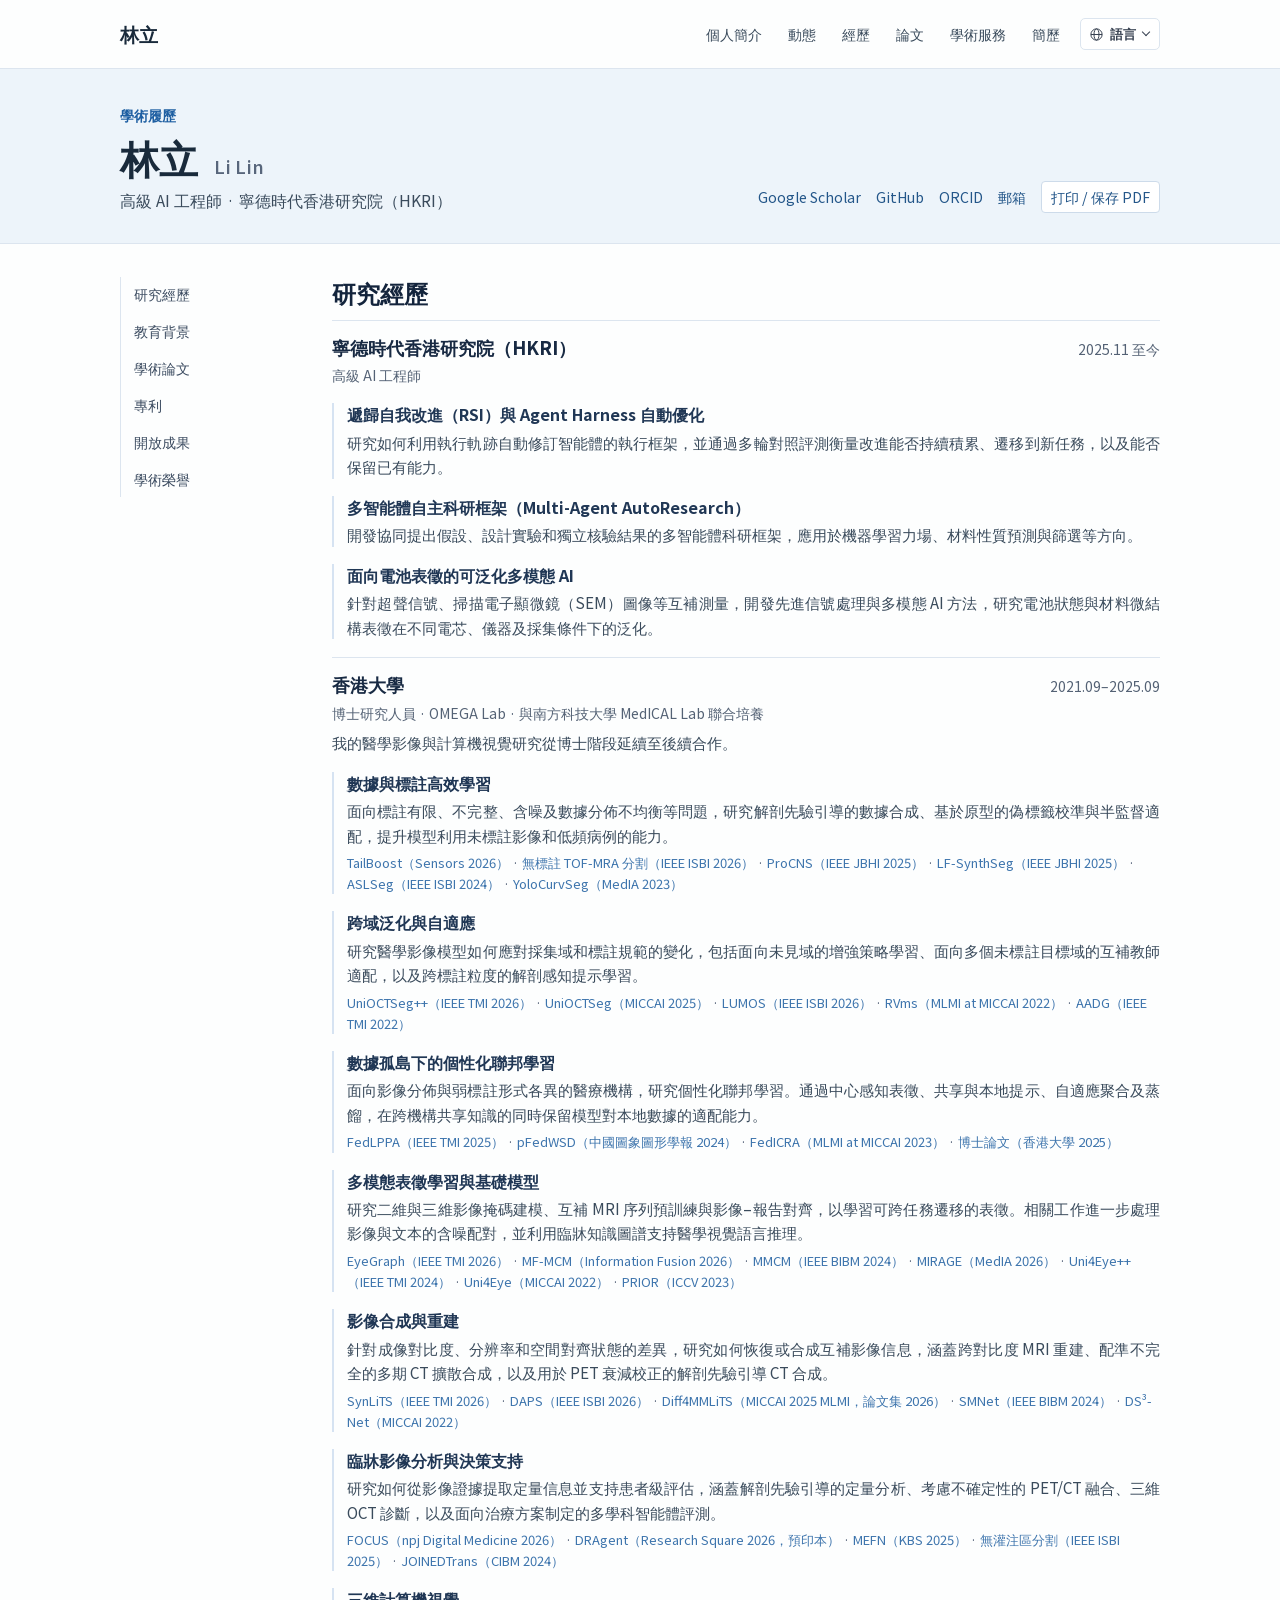
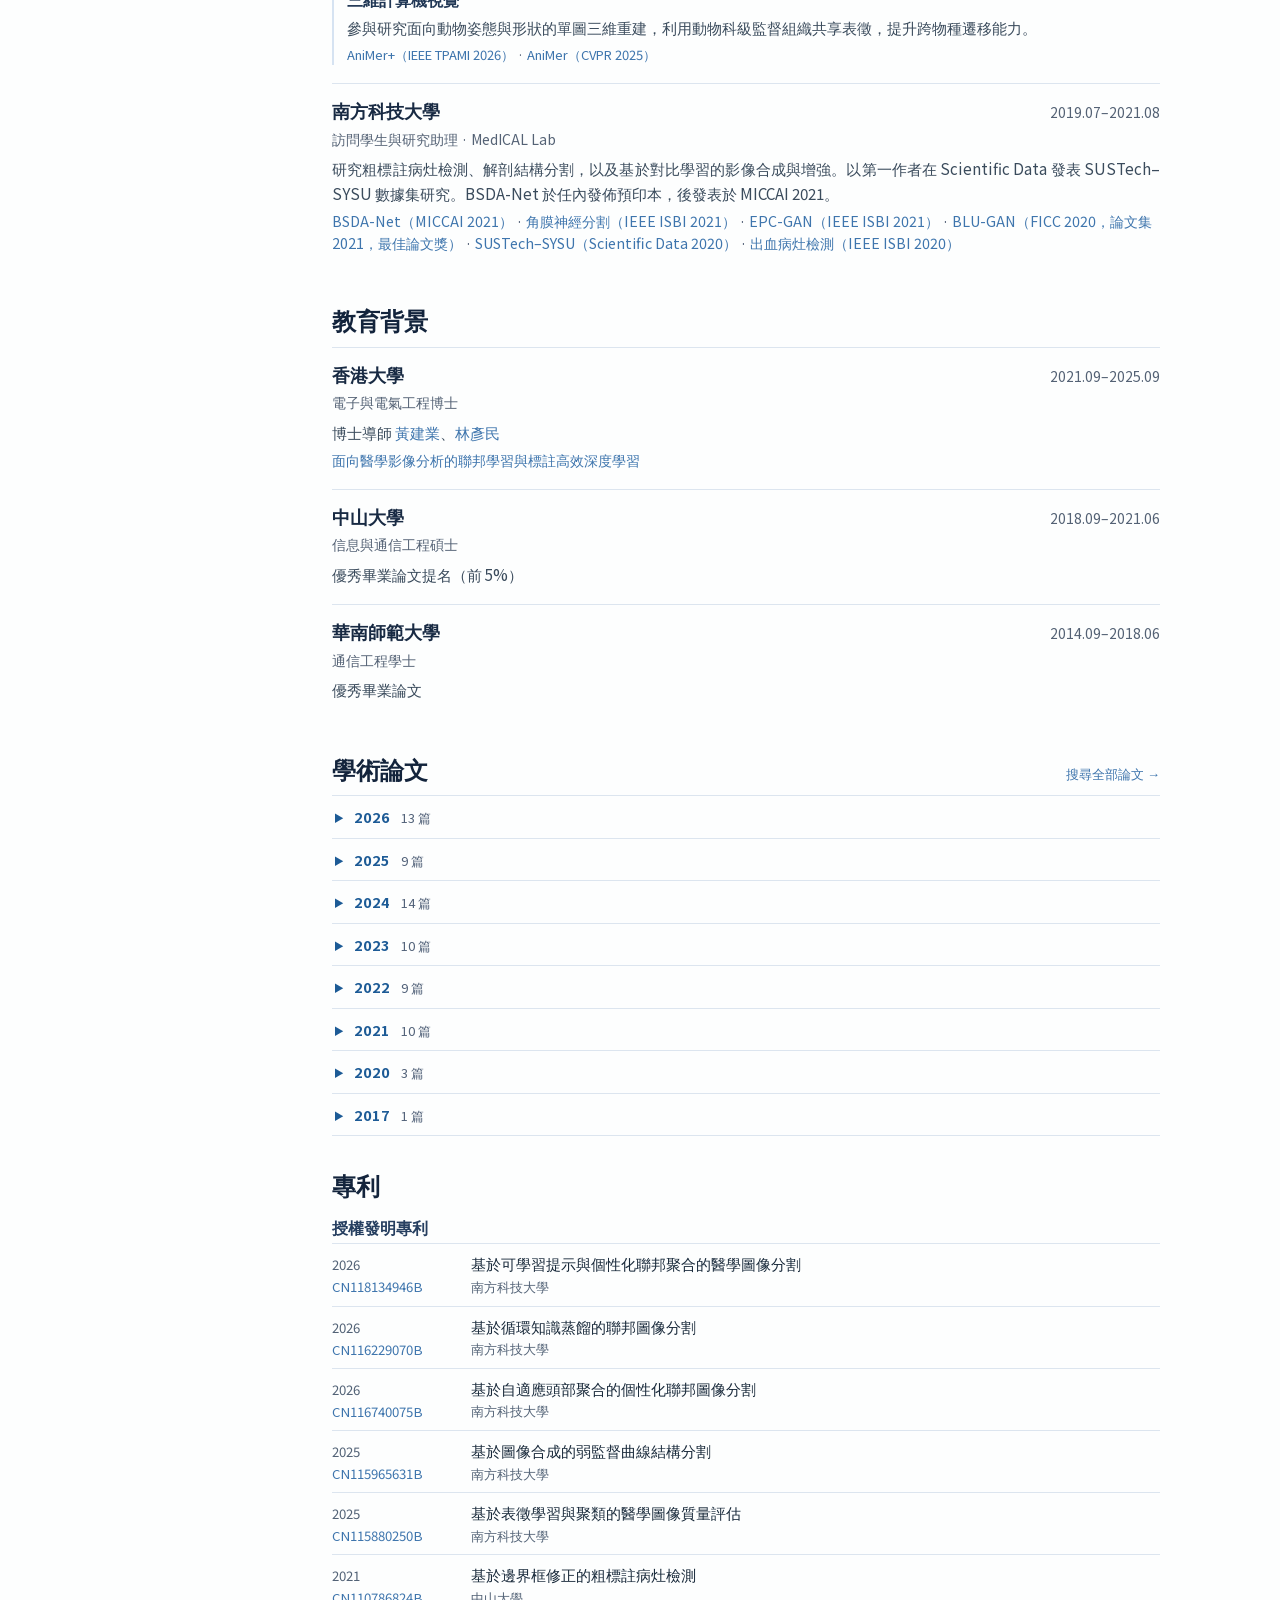
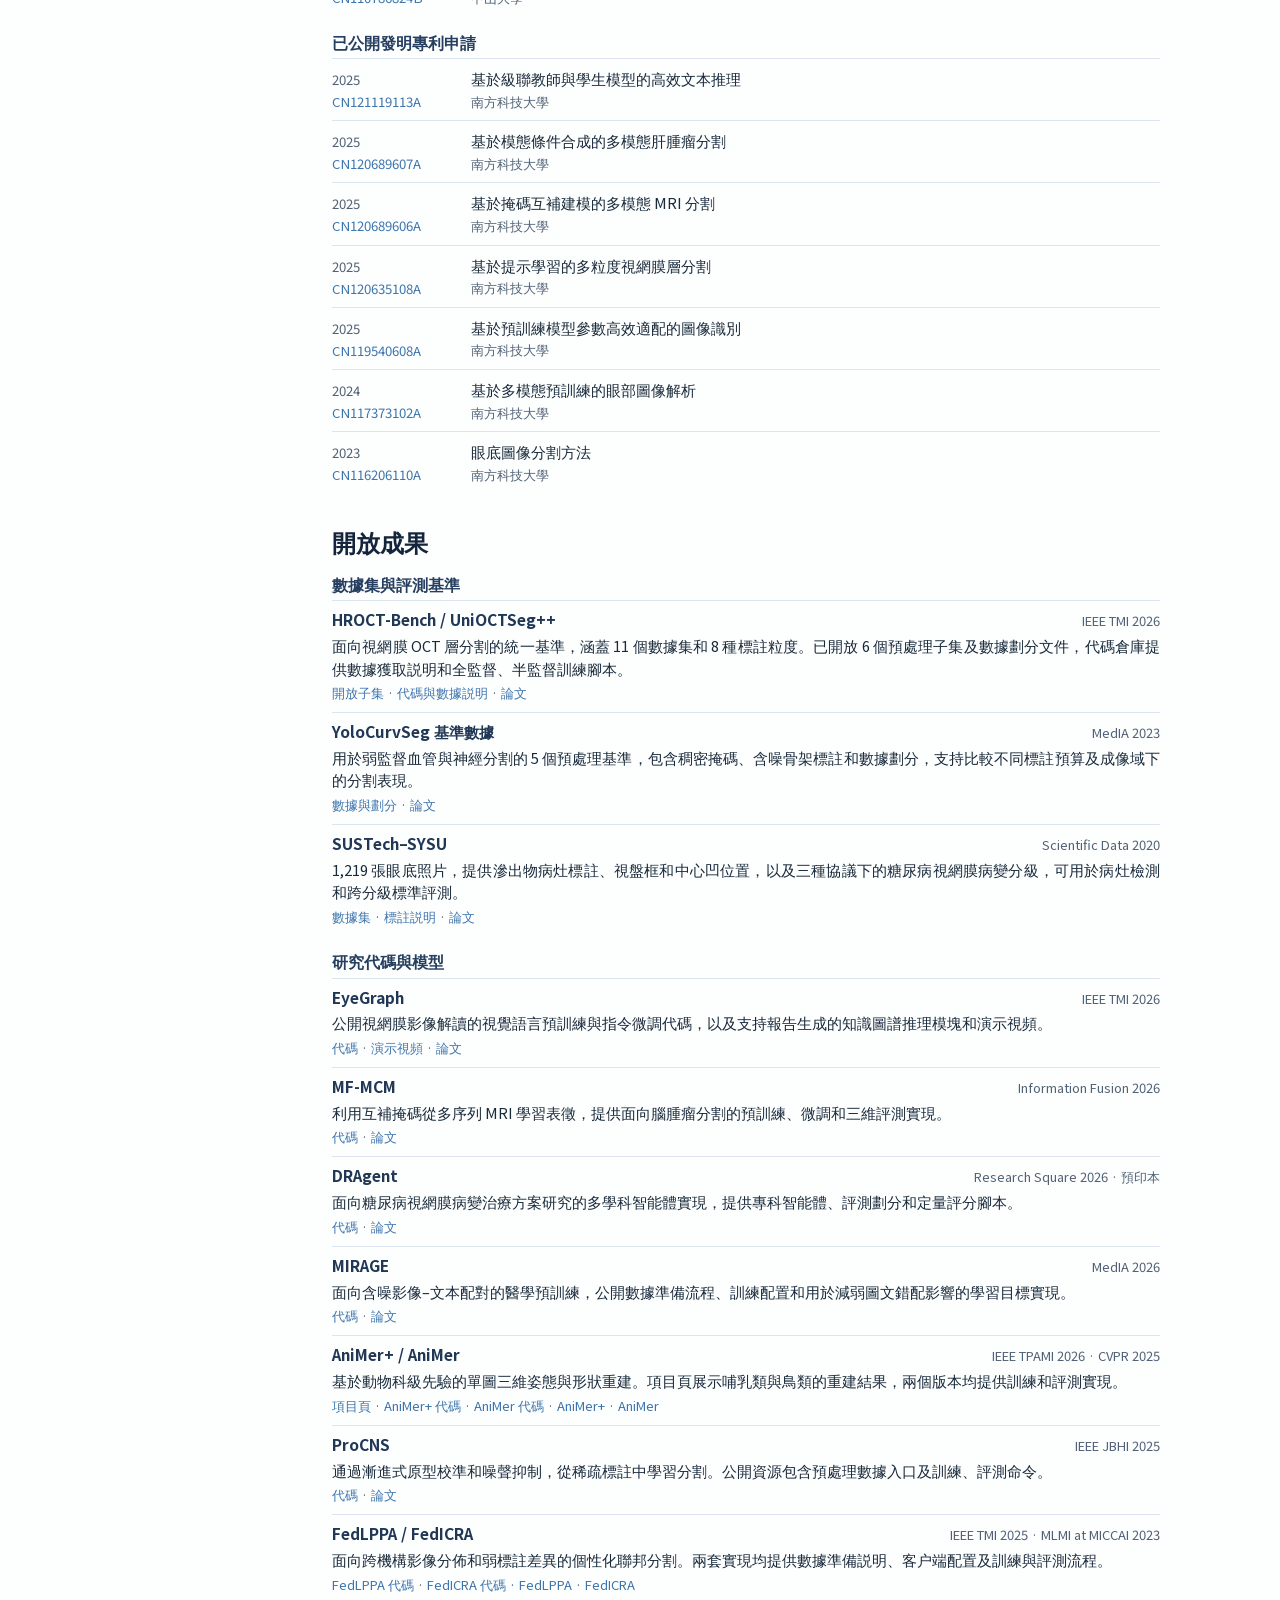
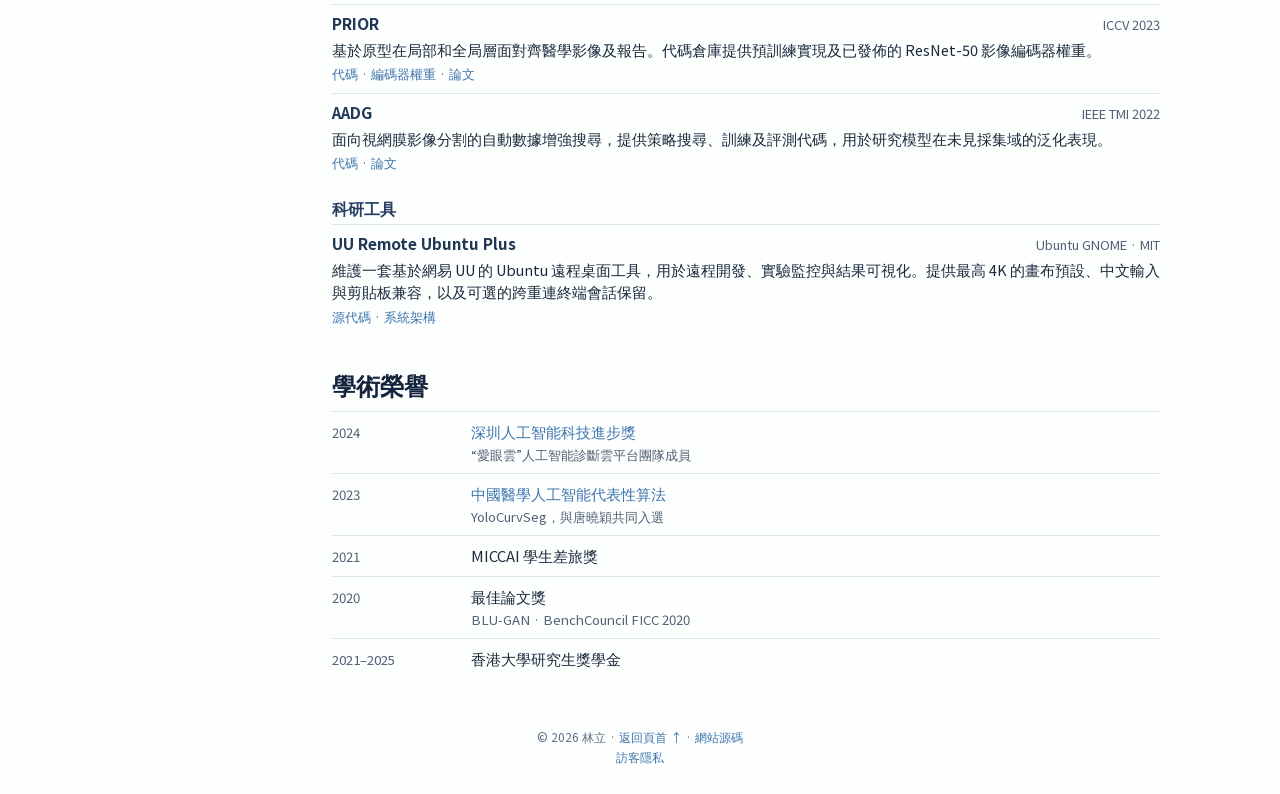
==== commit 0c66b883: "Refresh visitor counts more often and license site source" ====
--- a/site/cv-zh-hant.html
+++ b/site/cv-zh-hant.html
@@ -14,7 +14,7 @@
 <link rel="stylesheet" href="assets/style.css?v=cv-resources">
 <link rel="stylesheet" href="assets/publication-design.css">
 <link rel="icon" href="assets/favicon.svg" type="image/svg+xml">
-<script src="assets/site.js?v=publication-views" defer></script>
+<script src="assets/site.js?v=visitor-counts" defer></script>
 </head>
 <body id="Home" class="cv-document">
 <a class="skip" href="#main">跳至正文</a>
@@ -126,7 +126,7 @@
 </li></ul></section>
 <section class="cv-section" aria-labelledby="honors"><h2 id="honors">學術榮譽</h2><ul class="cv-list"><li><time>2024</time><div><a href="https://saai.net.cn/wp-content/uploads/2025/03/2024%E5%B9%B4%E5%BA%A6%E7%AC%AC%E5%9B%9B%E5%B1%8A%E2%80%9C%E6%B7%B1%E5%9C%B3%E4%BA%BA%E5%B7%A5%E6%99%BA%E8%83%BD%E5%A5%96%E2%80%9D%E8%8E%B7%E5%A5%96%E5%90%8D%E5%8D%95.pdf">深圳人工智能科技進步獎</a><small>“愛眼雲”人工智能診斷雲平台團隊成員</small></div></li><li><time>2023</time><div><a href="https://zj.people.com.cn/n2/2023/1223/c186327-40689790.html">中國醫學人工智能代表性算法</a><small>YoloCurvSeg，與唐曉穎共同入選</small></div></li><li><time>2021</time><div>MICCAI 學生差旅獎</div></li><li><time>2020</time><div>最佳論文獎<small>BLU-GAN · BenchCouncil FICC 2020</small></div></li><li><time>2021–2025</time><div>香港大學研究生獎學金</div></li></ul></section>
 </div></div></main><footer class="container footer">
-<p>© 2026 林立 · <a href="#Home">返回頁首 ↑</a></p>
+<p>© 2026 林立 · <a href="#Home">返回頁首 ↑</a> · <a href="https://github.com/llmir/llmir.github.io">網站源碼</a></p>
 <img src="https://mapmyvisitors.com/map.png?d=sqosjFC6fhNSJBmTd4Hr9Tb71WAA5g0EYzSdVUhrRC8&amp;cl=ffffff" alt="" width="1" height="1" loading="eager" fetchpriority="low" hidden><p><a href="https://mapmyvisitors.com/b/policy">訪客隱私</a></p>
 </footer>
 <dialog id="figure" aria-labelledby="fig-title">
--- a/site/assets/style.css
+++ b/site/assets/style.css
@@ -69,8 +69,12 @@
 .news-list li{display:grid;grid-template-columns:66px minmax(0,1fr);gap:6px 12px;border-top:1px solid var(--line);padding:7px 0;font-size:.9rem;line-height:1.52;align-items:baseline}
 .news-list time{color:#53647c;font-size:.77rem;font-weight:650;font-variant-numeric:tabular-nums}
 .news-list a{color:#235a95;font-weight:680}
+.news-resource{font-size:.88em;white-space:nowrap}
+.news-resource a{font-weight:560}
 .news-archive{border-top:1px solid var(--line);padding:5px 0;font-size:.83rem;color:#235a95}
 .news-archive summary{width:max-content;padding:3px 0;cursor:pointer}
+.news-archive summary span{margin-inline-start:3px;color:var(--muted);font-variant-numeric:tabular-nums}
+.news-archive h3{margin:14px 0 3px;font-size:.95rem;color:#294d74}
 .news-archive .news-list{color:var(--text)}
 .experience-list{display:grid;grid-template-columns:repeat(2,minmax(0,1fr));gap:2px 26px;list-style:none;margin:5px 0 0;padding:0}
 .experience-list li{border-top:1px solid var(--line);padding:8px 0 7px;font-size:.84rem;color:var(--text)}
@@ -166,7 +170,8 @@
 .chart-well .partial{background:repeating-linear-gradient(135deg,#2759a3,#2759a3 3px,#6691c9 3px,#6691c9 6px)}
 @media(max-width:900px){
  .biography-layout{display:flex;flex-direction:column}
- .stats-section{order:1;float:none;width:min(100%,310px);margin:17px 0 0}
+ .stats-section{order:1;float:none;width:100%;margin:17px 0 0}
+ .footer-widgets{grid-template-columns:repeat(auto-fit,minmax(min(100%,250px),1fr))}
 }
 @media(min-width:611px){
  .experience-list li:nth-child(even){grid-column:1}
